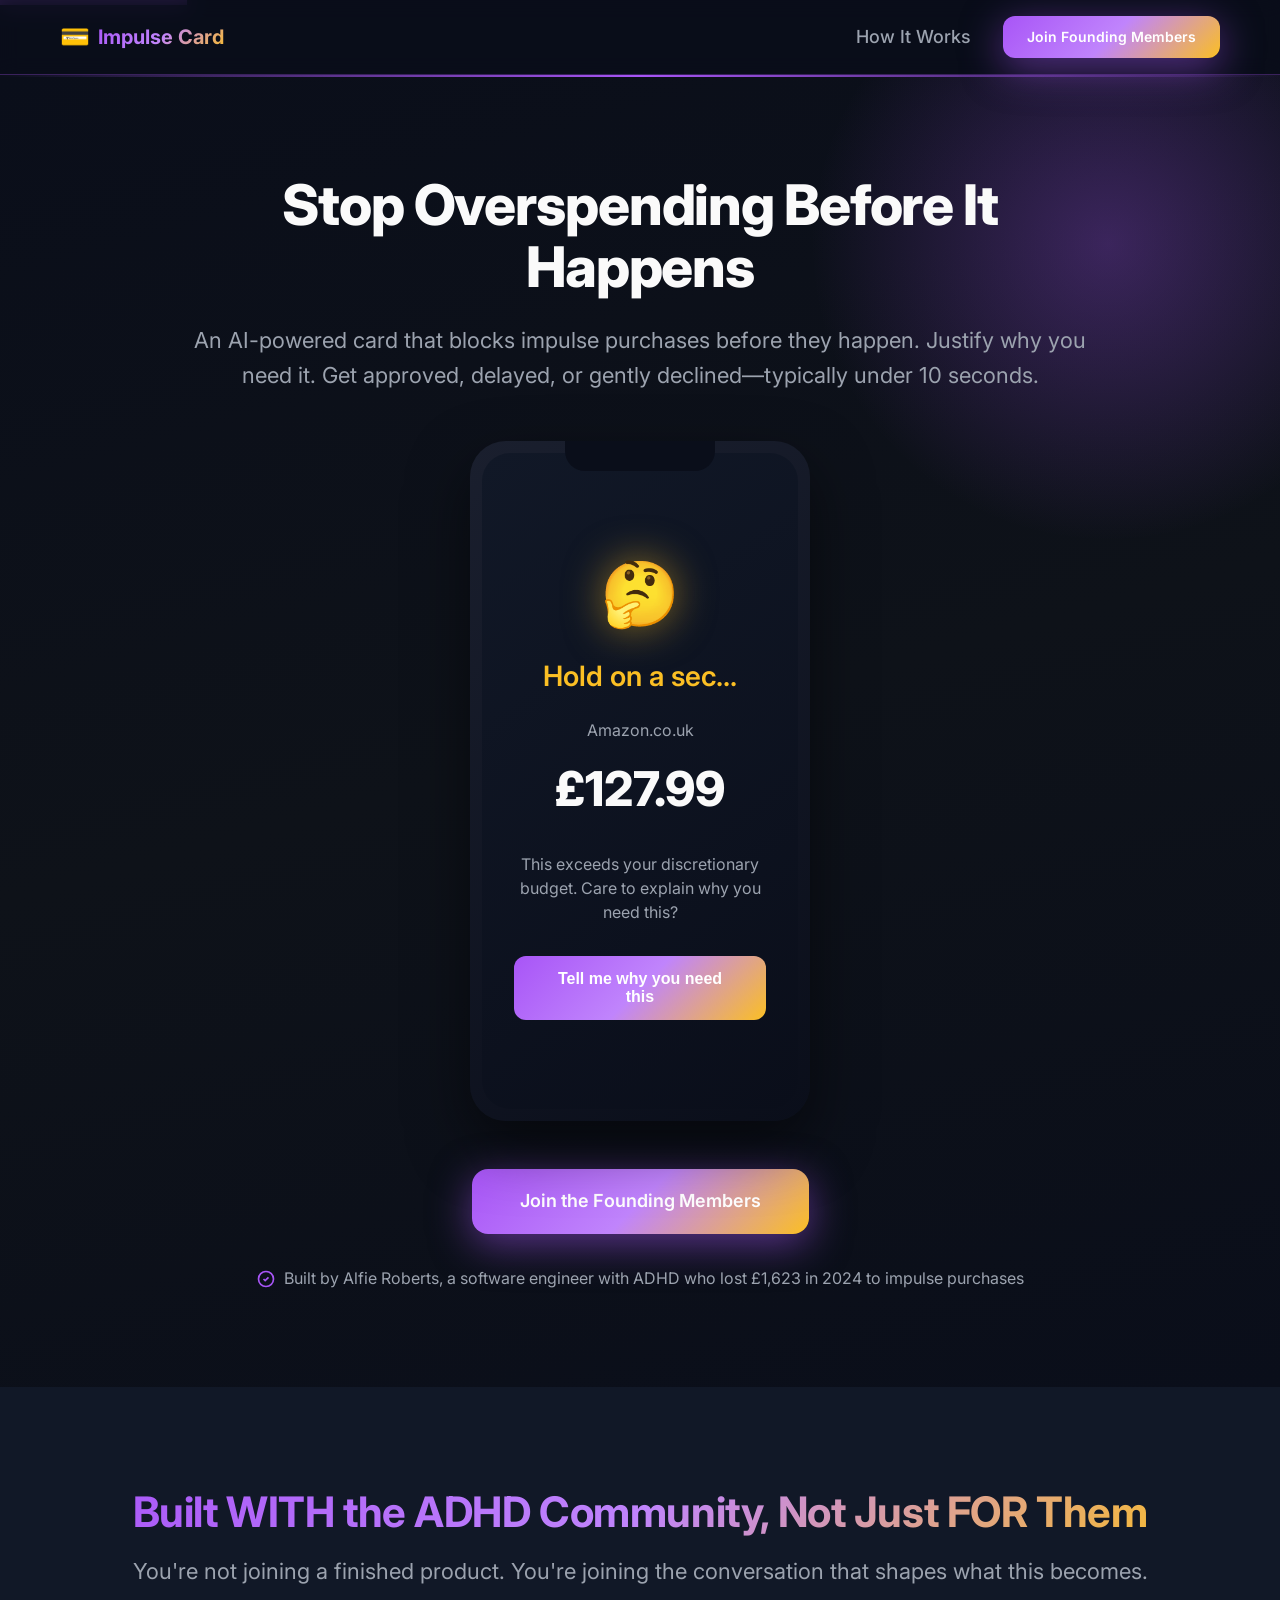
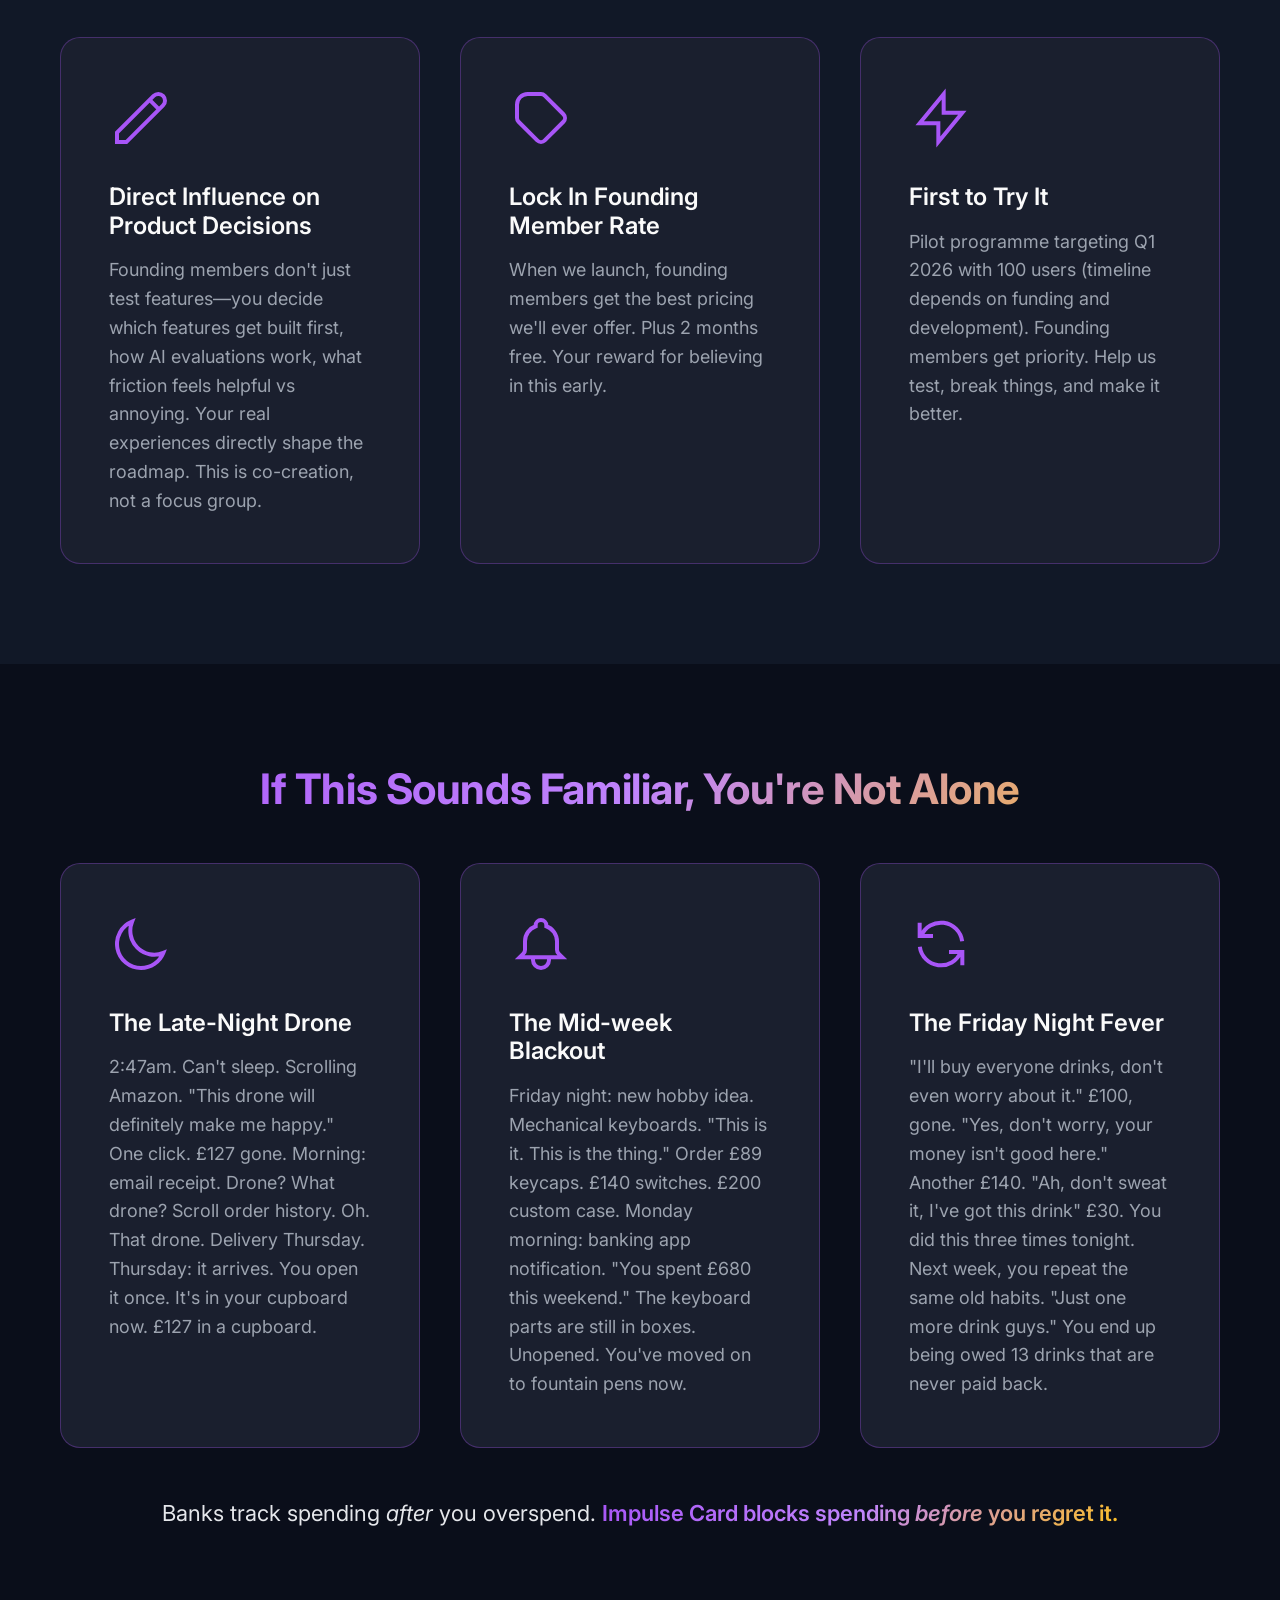
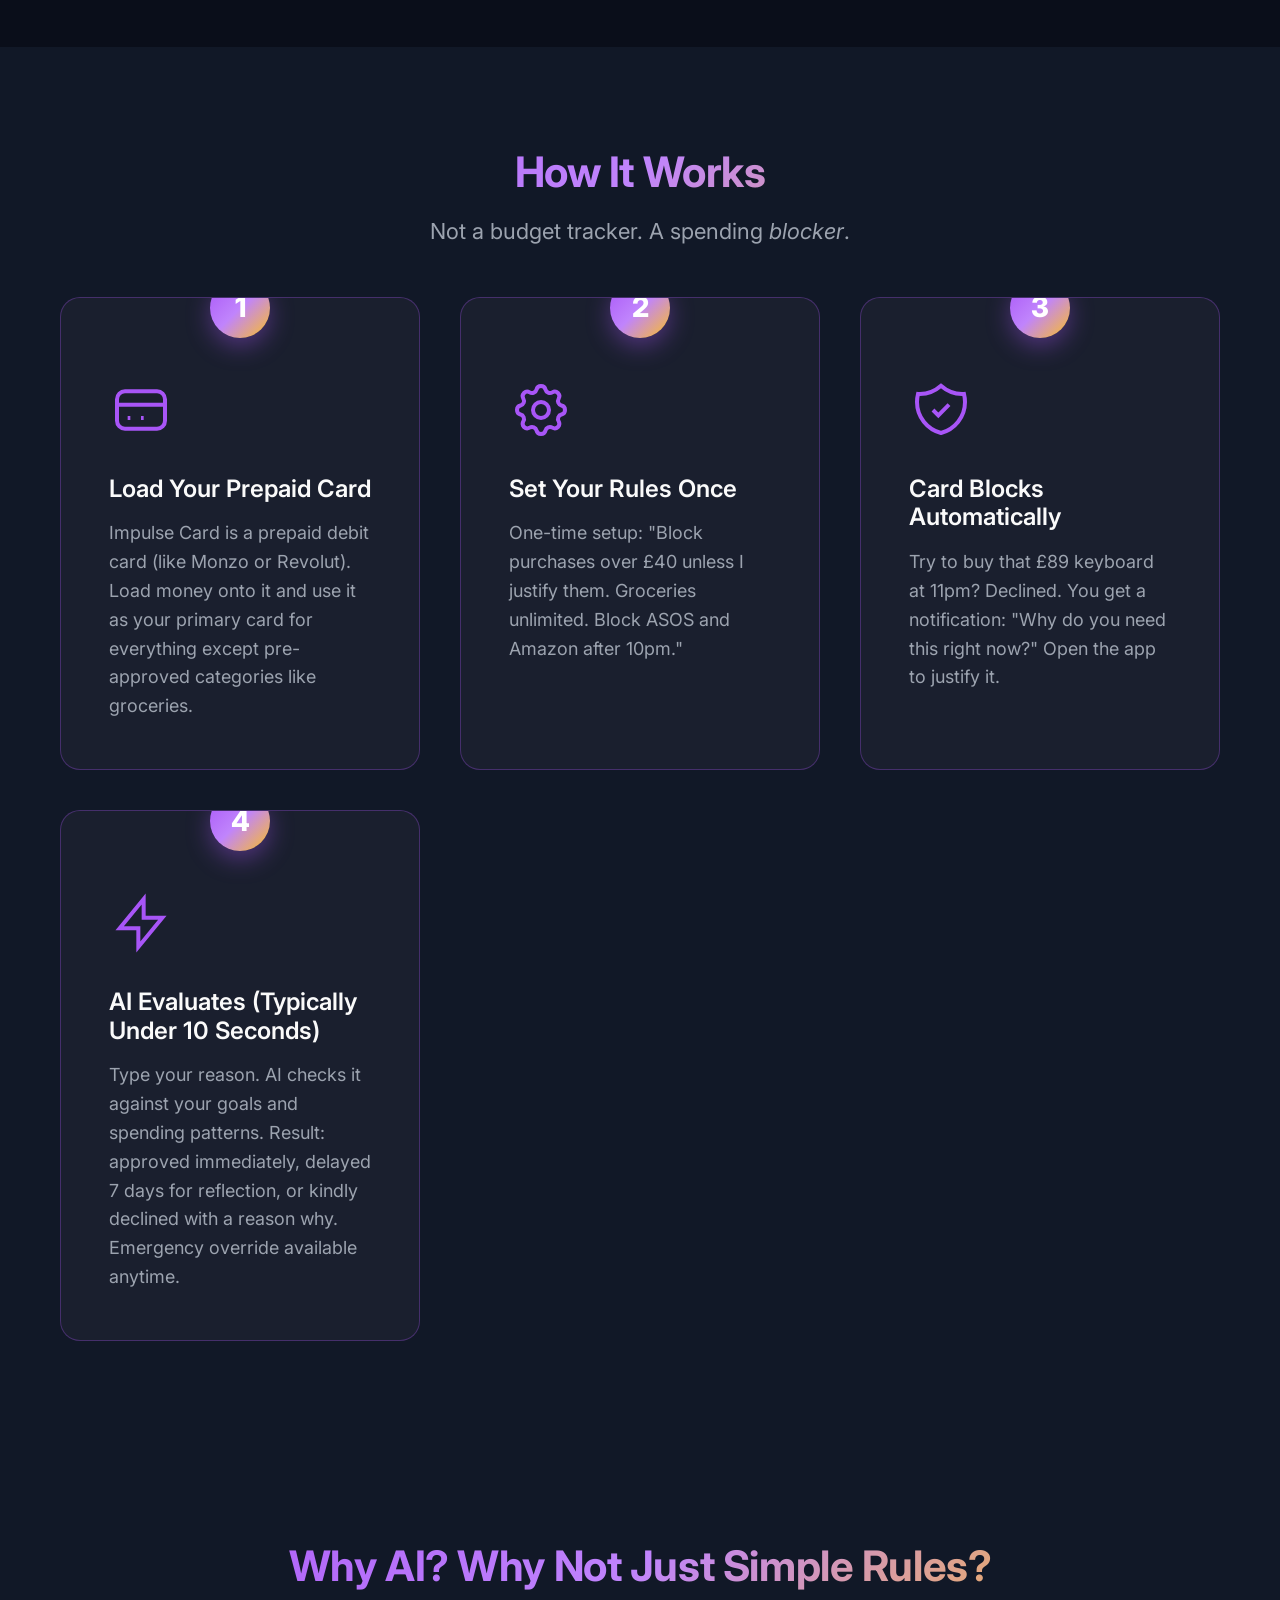
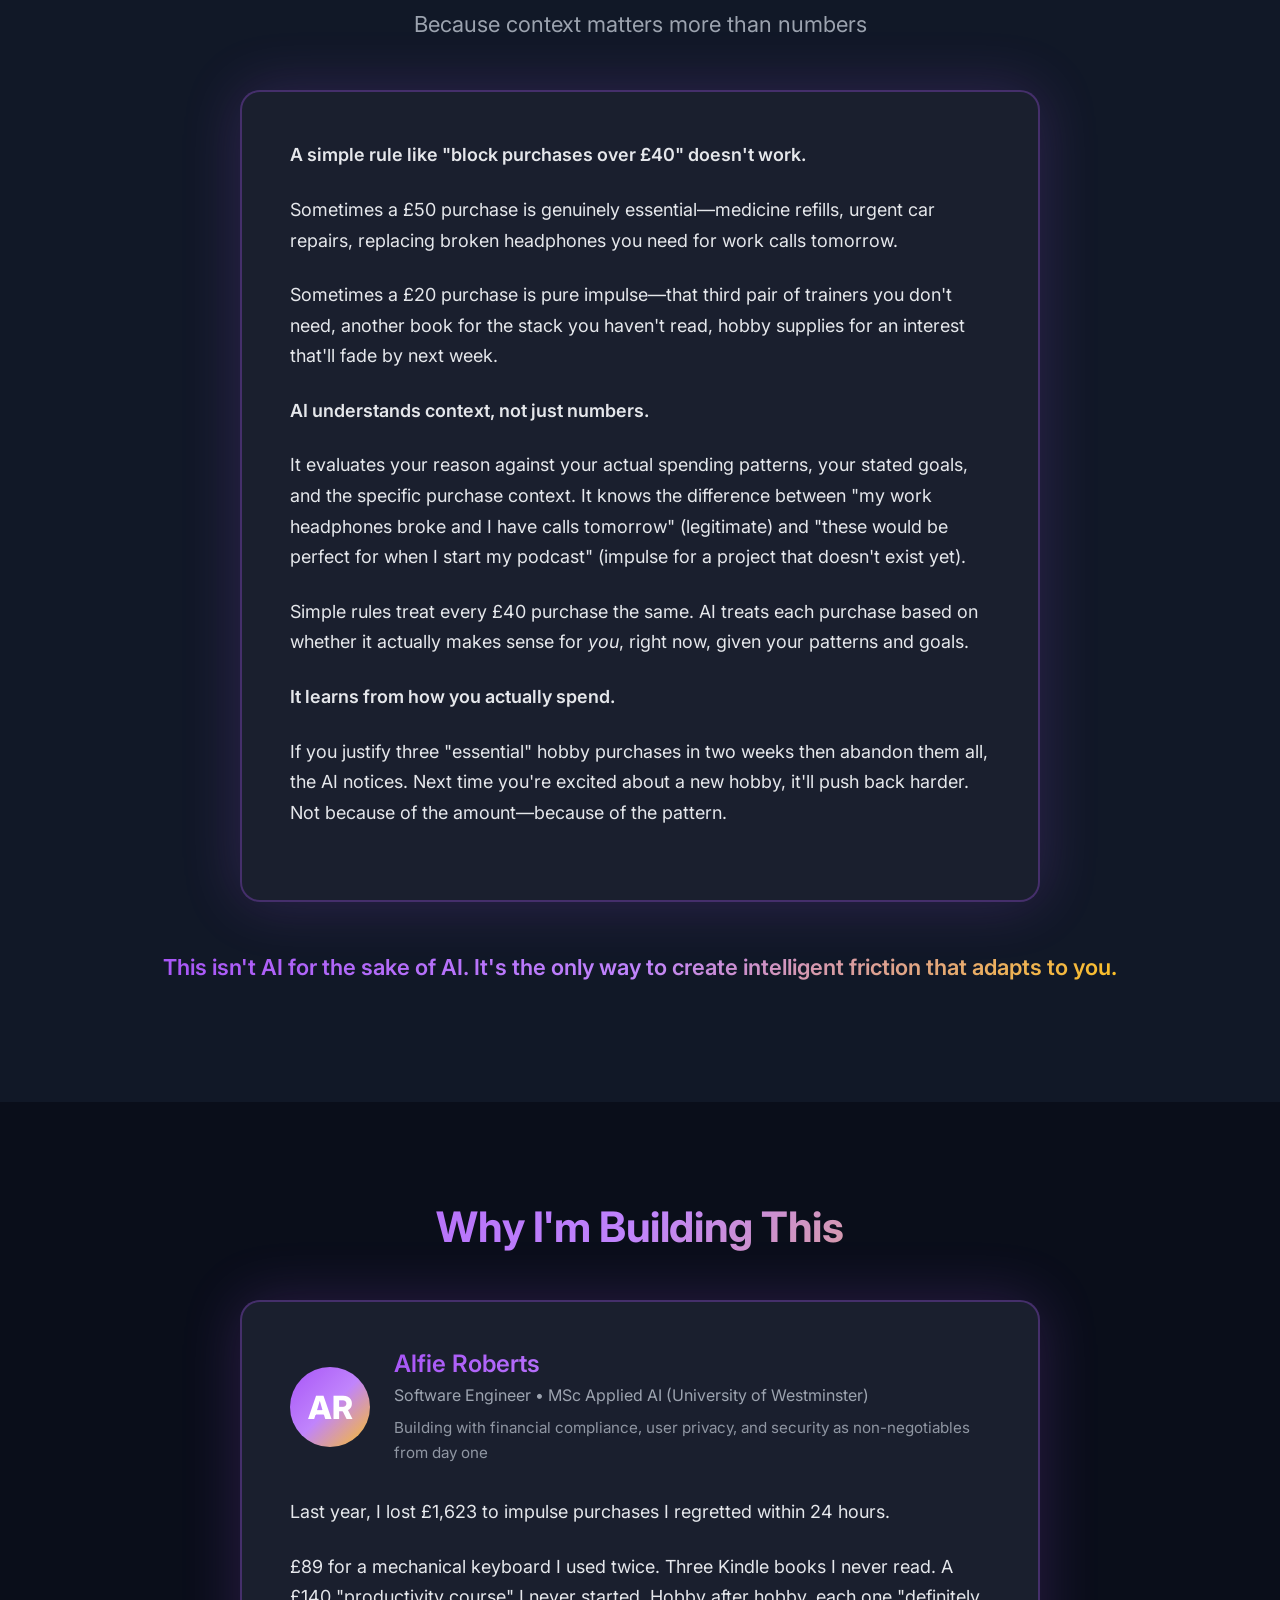
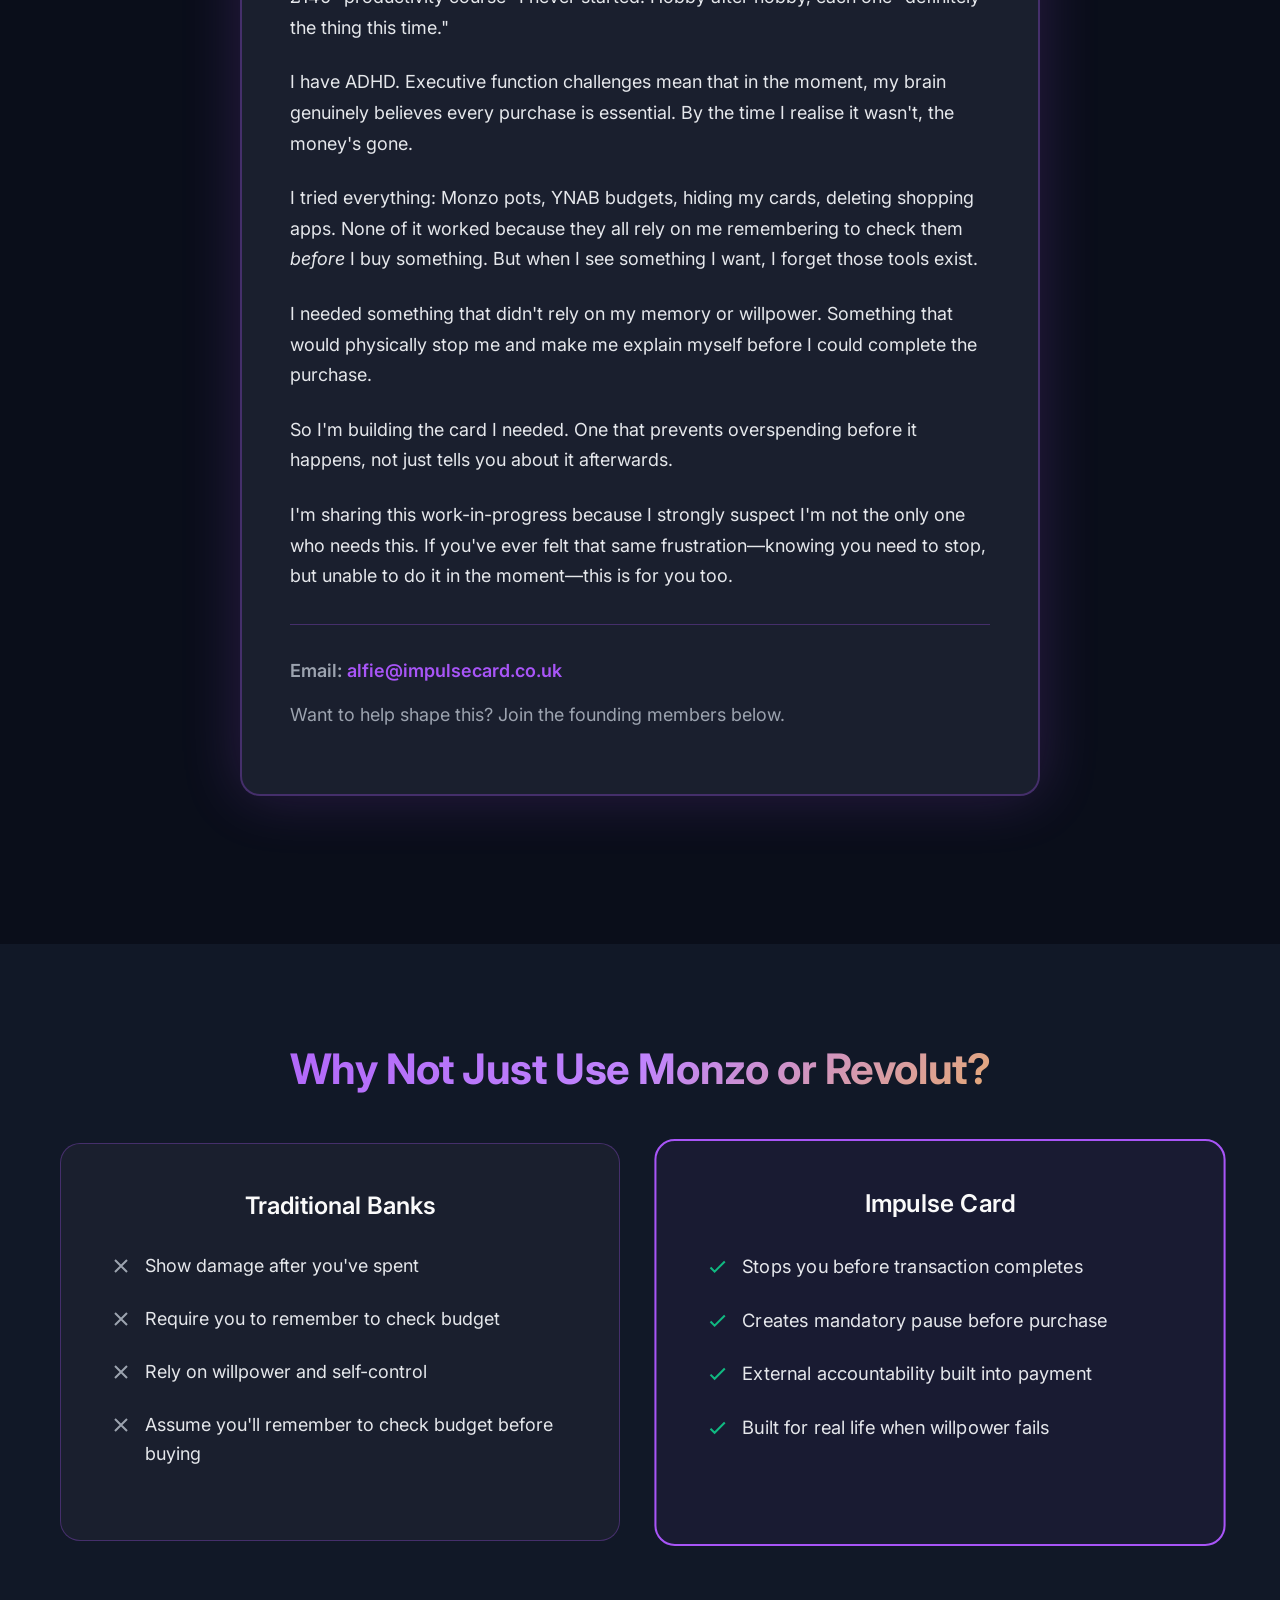
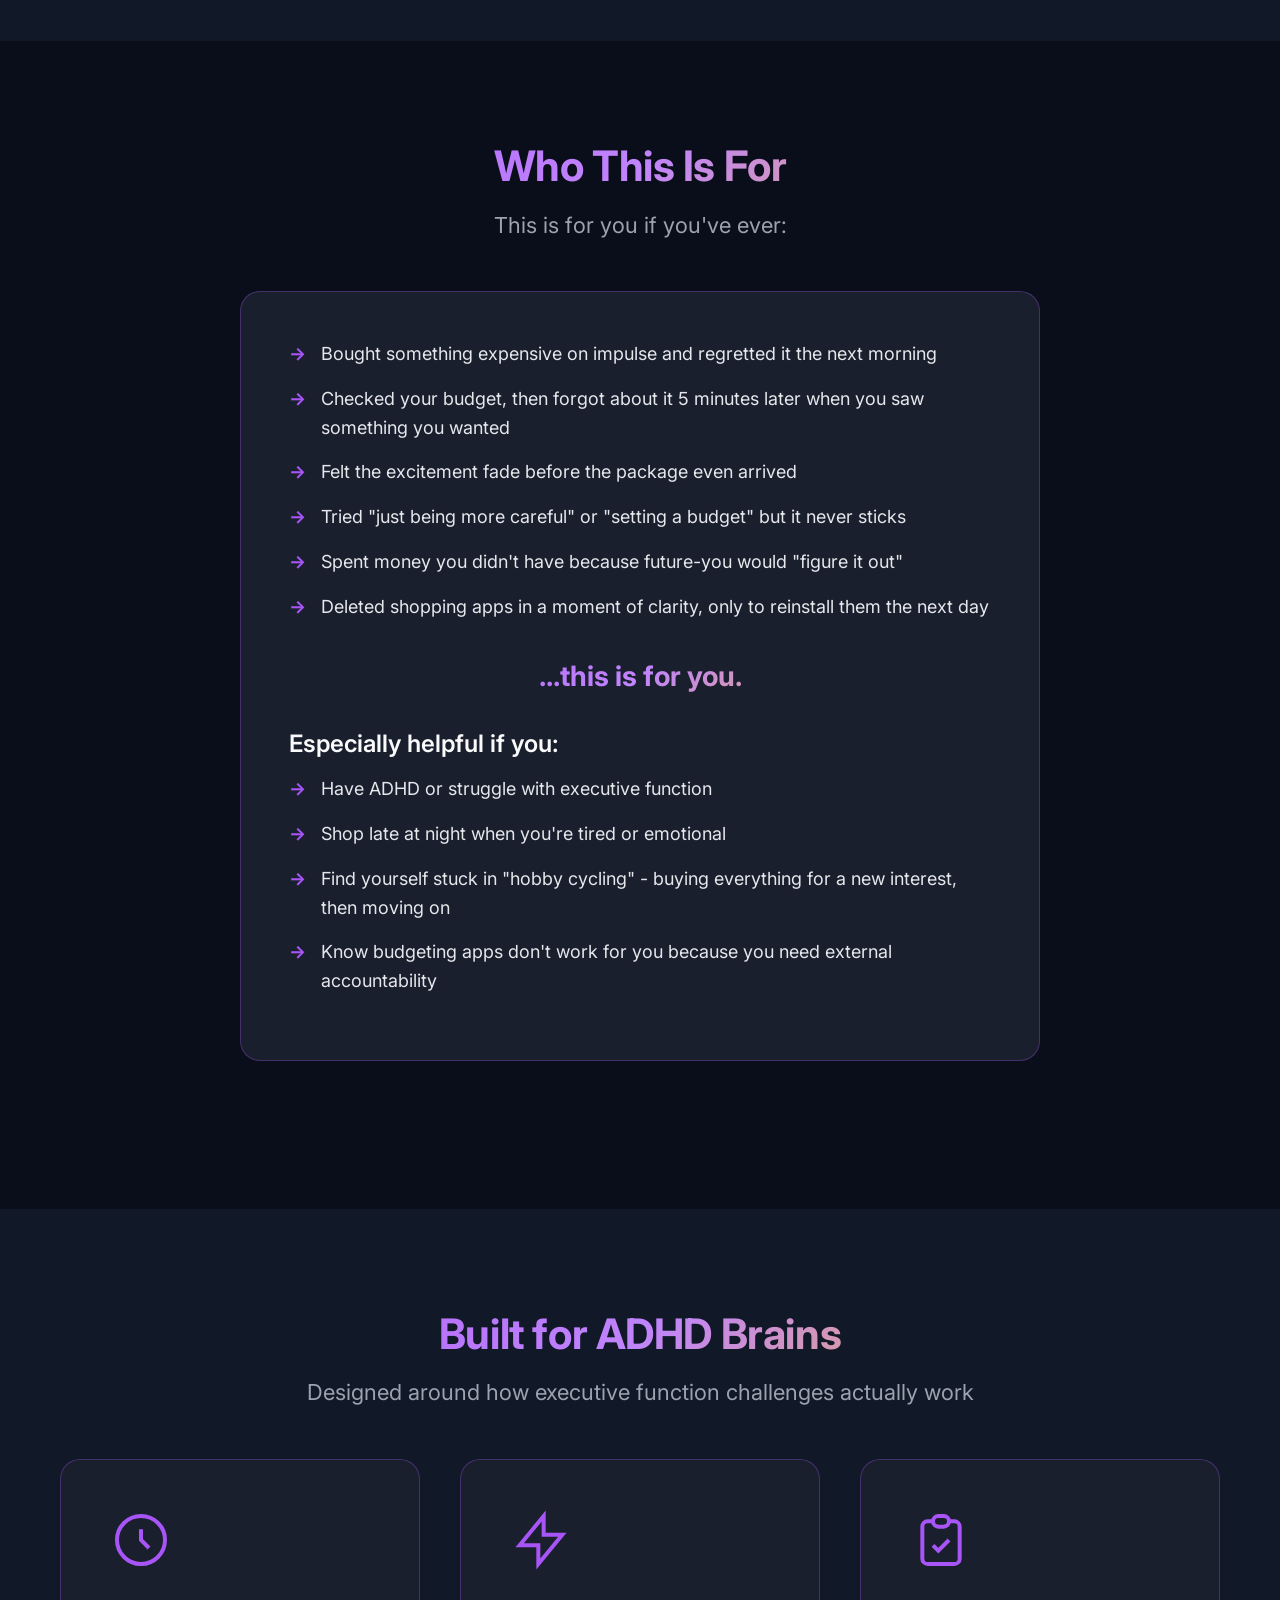
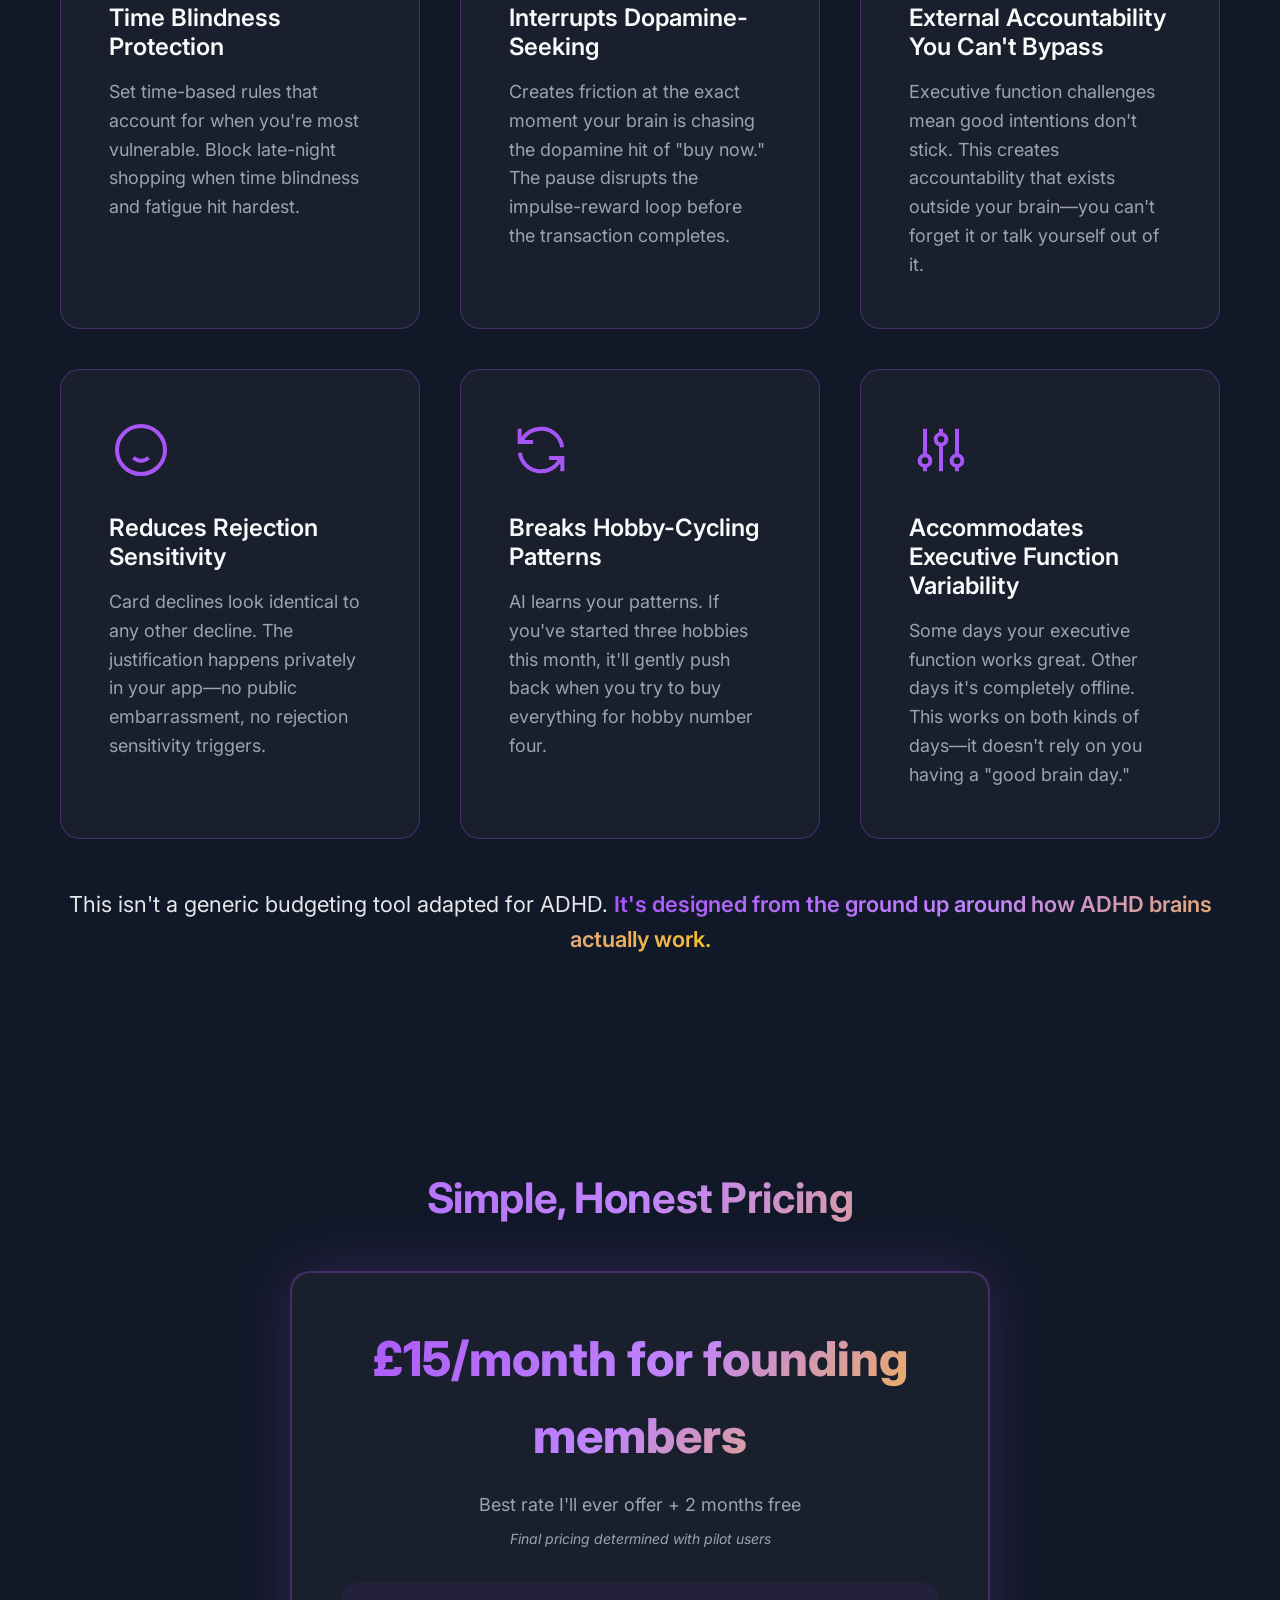
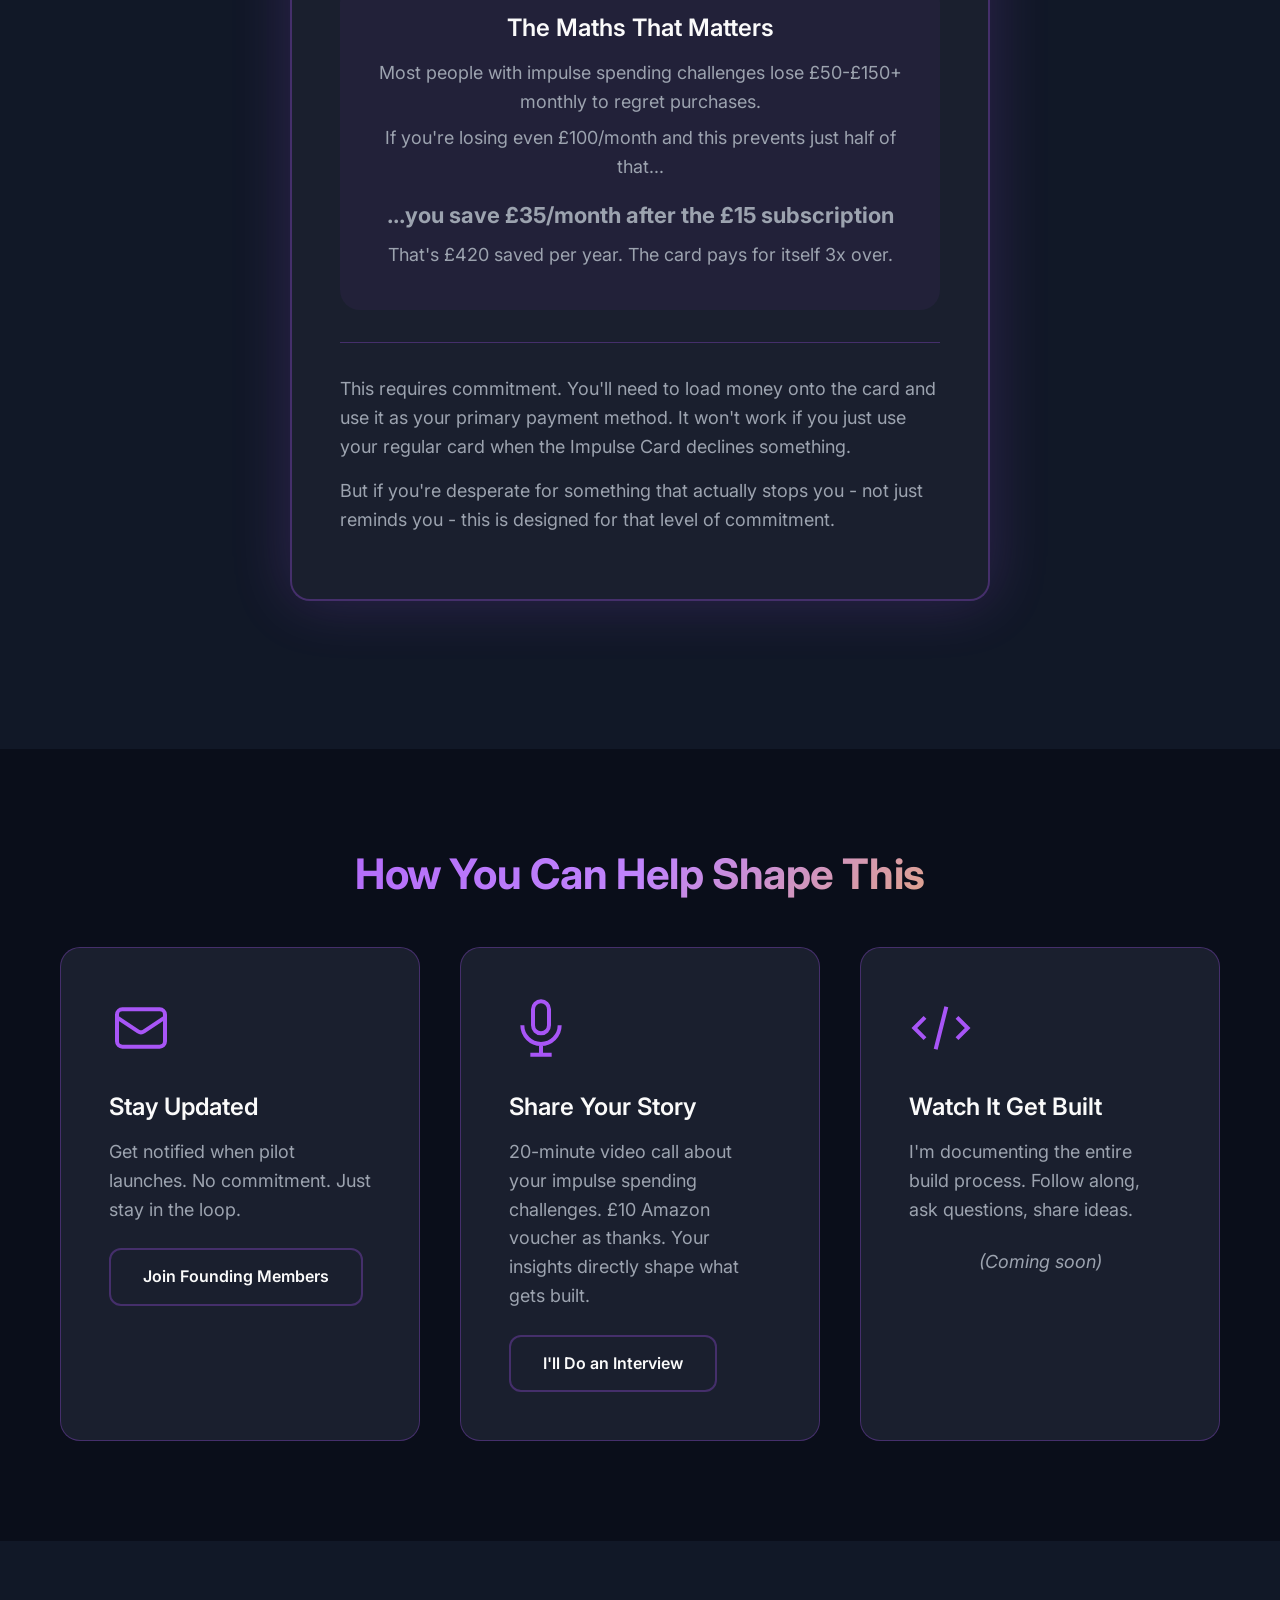
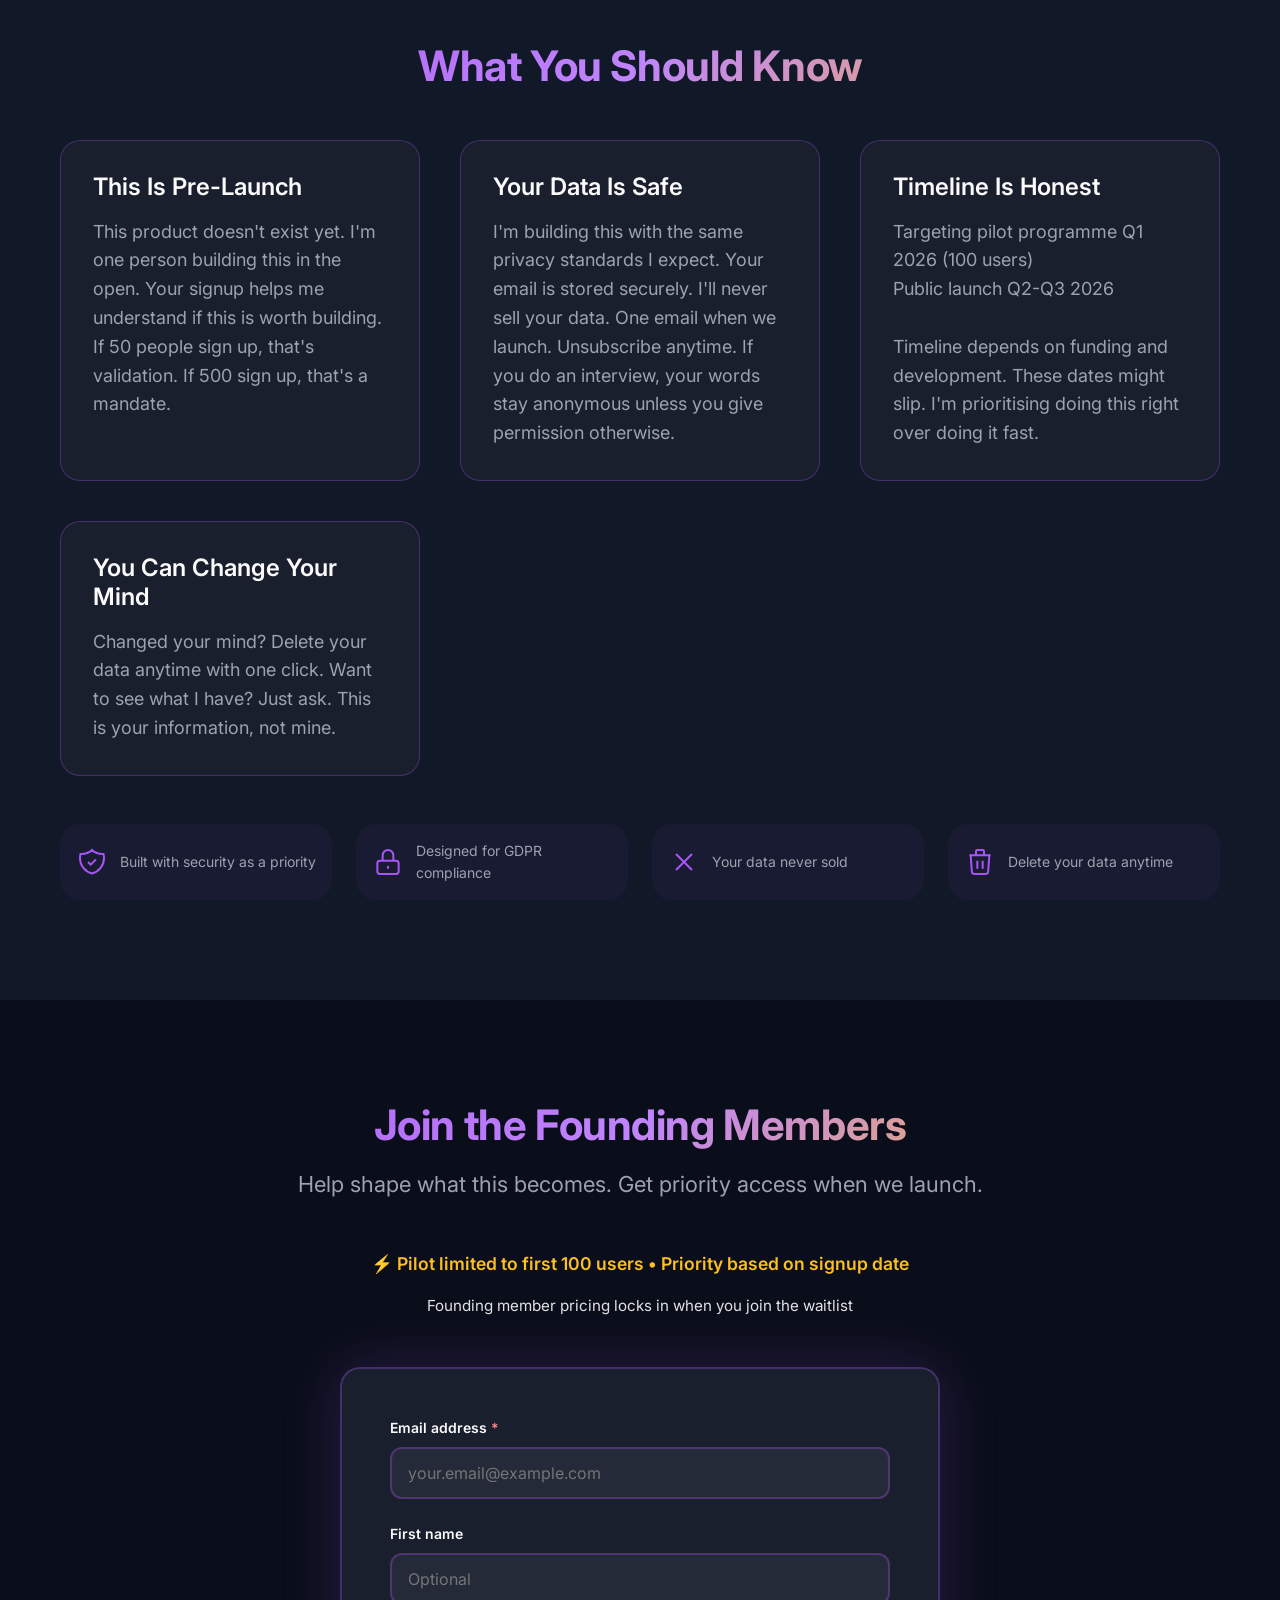
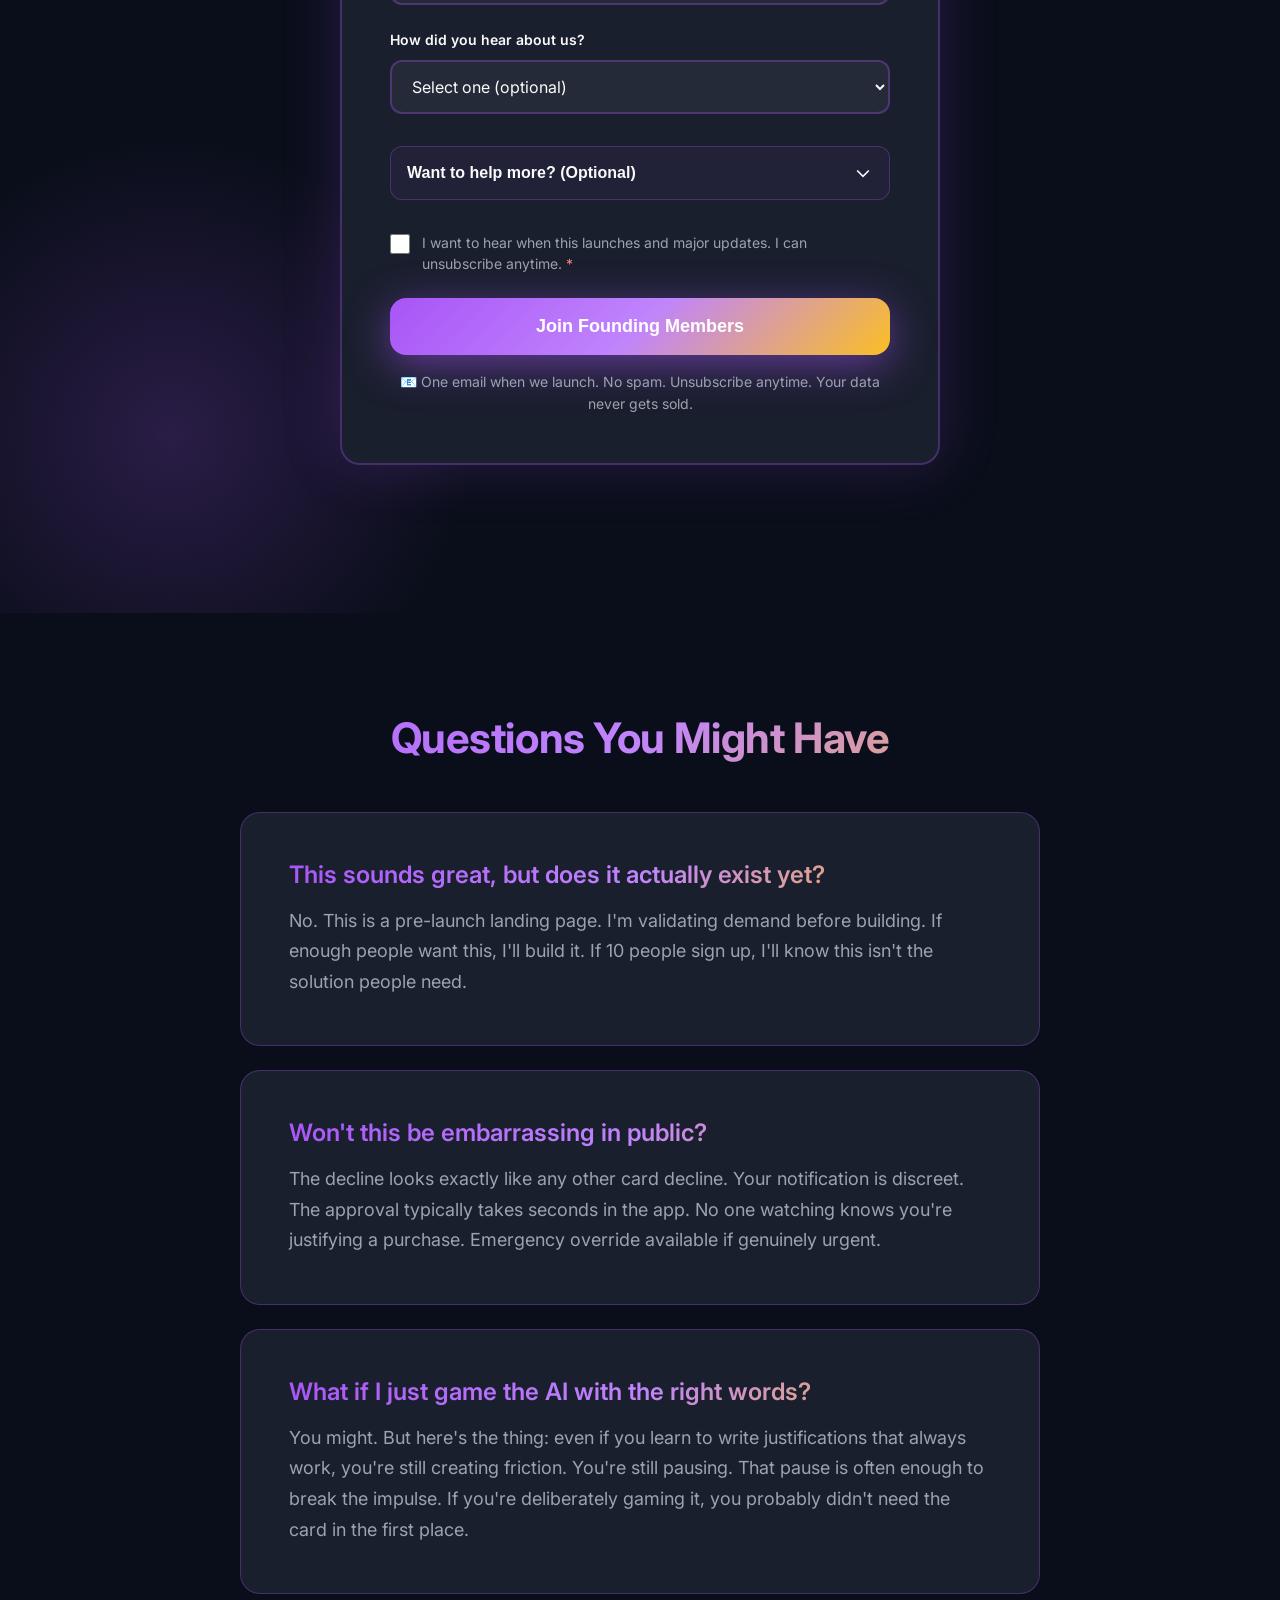
==== index.html @ 9c3b6540 "Implement comprehensive website feedback fixes to improve credibility and conversion Critical credib" ====
<!DOCTYPE html>
<html lang="en-GB">
<head>
    <meta charset="UTF-8">
    <meta name="viewport" content="width=device-width, initial-scale=1.0">

    <!-- SEO Meta Tags -->
    <title>Impulse Card - AI-Powered Spending Control (Pre-Launch)</title>
    <meta name="description" content="An AI-powered prepaid card that blocks impulse purchases before they happen. Join founding members shaping the product. Pre-launch by Alfie Roberts.">

    <!-- Open Graph Meta Tags -->
    <meta property="og:title" content="Impulse Card - Stop Overspending Before It Happens">
    <meta property="og:description" content="Join founding members building an AI-powered spending control card. Pre-launch community shaping the product together.">
    <meta property="og:url" content="https://impulsecard.co.uk">
    <meta property="og:type" content="website">

    <!-- Twitter Card Meta Tags -->
    <meta name="twitter:card" content="summary_large_image">
    <meta name="twitter:title" content="Impulse Card - Stop Overspending Before It Happens">
    <meta name="twitter:description" content="Join founding members building an AI-powered spending control card.">

    <!-- Favicon (using emoji as temporary placeholder) -->
    <link rel="icon" href="data:image/svg+xml,<svg xmlns=%22http://www.w3.org/2000/svg%22 viewBox=%220 0 100 100%22><text y=%22.9em%22 font-size=%2290%22>💳</text></svg>">

    <!-- Preconnect to Google Fonts for performance -->
    <link rel="preconnect" href="https://fonts.googleapis.com">
    <link rel="preconnect" href="https://fonts.gstatic.com" crossorigin>
    <link href="https://fonts.googleapis.com/css2?family=Inter:wght@400;600;700;800&display=swap" rel="stylesheet">

    <!-- Stylesheet -->
    <link rel="stylesheet" href="css/style.css">

    <!-- Analytics (Plausible) - Add when configured -->
    <!-- <script defer data-domain="impulsecard.co.uk" src="https://plausible.io/js/script.js"></script> -->
</head>
<body>
    <!-- Skip to main content link for accessibility -->
    <a href="#main-content" class="skip-link">Skip to main content</a>

    <!-- ========================================
         HEADER (Sticky Navigation)
         ======================================== -->
    <header class="header">
        <div class="container">
            <nav class="nav">
                <div class="logo">
                    <span class="logo-icon">💳</span>
                    <span class="logo-text">Impulse Card</span>
                </div>
                <div class="nav-links">
                    <a href="#how-it-works" class="nav-link">How It Works</a>
                    <a href="#waitlist" class="btn btn-primary btn-sm">Join Founding Members</a>
                </div>
            </nav>
        </div>
    </header>

    <!-- ========================================
         HERO SECTION
         ======================================== -->
    <main id="main-content">
        <section class="hero">
            <div class="hero-background">
                <div class="hero-glow"></div>
                <div class="scan-line"></div>
            </div>

            <div class="container">
                <div class="hero-content">
                    <h1 class="hero-title">Stop Overspending Before It Happens</h1>
                    <p class="hero-subtitle">
                        An AI-powered card that blocks impulse purchases before they happen.
                        Justify why you need it. Get approved, delayed, or gently declined—typically under 10 seconds.
                    </p>

                    <!-- Interactive Phone Mockup -->
                    <div class="phone-mockup-container">
                        <div class="phone-mockup">
                            <div class="phone-notch"></div>
                            <div class="phone-screen">
                                <!-- Initial State: Notification Card -->
                                <div class="notification-card" id="notificationCard">
                                    <div class="notification-icon">🤔</div>
                                    <h3 class="notification-title">Hold on a sec...</h3>
                                    <div class="notification-details">
                                        <p class="notification-merchant">Amazon.co.uk</p>
                                        <p class="notification-amount">£127.99</p>
                                    </div>
                                    <p class="notification-message">
                                        This exceeds your discretionary budget. Care to explain why you need this?
                                    </p>
                                    <button class="btn btn-gradient" id="justifyBtn">
                                        Tell me why you need this
                                    </button>
                                </div>

                                <!-- Chat Interface (Hidden Initially) -->
                                <div class="chat-interface" id="chatInterface" style="display: none;">
                                    <div class="chat-header">
                                        <button class="chat-back" id="chatBack" aria-label="Go back">
                                            <svg width="24" height="24" viewBox="0 0 24 24" fill="none" stroke="currentColor" stroke-width="2">
                                                <path d="M19 12H5M12 19l-7-7 7-7"/>
                                            </svg>
                                        </button>
                                        <span class="chat-title">Justify Purchase</span>
                                        <span class="chat-amount">£127.99</span>
                                    </div>

                                    <div class="chat-messages" id="chatMessages">
                                        <!-- Messages will be added here by JavaScript -->
                                    </div>

                                    <div class="chat-input-container" id="chatInputContainer" style="display: none;">
                                        <div class="chat-input" contenteditable="true" id="chatInput" data-placeholder="Type your reason..."></div>
                                        <button class="chat-send" id="chatSend" aria-label="Send message">
                                            <svg width="20" height="20" viewBox="0 0 24 24" fill="none" stroke="currentColor" stroke-width="2">
                                                <path d="M22 2L11 13M22 2l-7 20-4-9-9-4 20-7z"/>
                                            </svg>
                                        </button>
                                    </div>
                                </div>
                            </div>
                        </div>
                    </div>

                    <a href="#waitlist" class="btn btn-primary btn-lg cta-button" data-label="hero-cta">
                        Join the Founding Members
                    </a>

                    <p class="trust-signal">
                        <svg class="trust-icon" width="20" height="20" viewBox="0 0 24 24" fill="none" stroke="currentColor" stroke-width="2">
                            <path d="M9 12l2 2 4-4m6 2a9 9 0 11-18 0 9 9 0 0118 0z"/>
                        </svg>
                        Built by Alfie Roberts, a software engineer with ADHD who lost £1,623 in 2024 to impulse purchases
                    </p>
                </div>
            </div>
        </section>

        <!-- ========================================
             FOUNDING MEMBER VALUE SECTION
             ======================================== -->
        <section class="section section-alt">
            <div class="container">
                <h2 class="section-title">Built WITH the ADHD Community, Not Just FOR Them</h2>
                <p class="section-subtitle">You're not joining a finished product. You're joining the conversation that shapes what this becomes.</p>

                <div class="card-grid">
                    <div class="value-card">
                        <div class="card-icon">
                            <svg width="64" height="64" viewBox="0 0 24 24" fill="none" stroke="currentColor" stroke-width="1.5">
                                <path d="M15.232 5.232l3.536 3.536m-2.036-5.036a2.5 2.5 0 113.536 3.536L6.5 21.036H3v-3.572L16.732 3.732z"/>
                            </svg>
                        </div>
                        <h3 class="card-title">Direct Influence on Product Decisions</h3>
                        <p class="card-description">
                            Founding members don't just test features—you decide which features get built first, how AI evaluations work, what friction feels helpful vs annoying.
                            Your real experiences directly shape the roadmap. This is co-creation, not a focus group.
                        </p>
                    </div>

                    <div class="value-card">
                        <div class="card-icon">
                            <svg width="64" height="64" viewBox="0 0 24 24" fill="none" stroke="currentColor" stroke-width="1.5">
                                <path d="M7 7h.01M7 3h5c.512 0 1.024.195 1.414.586l7 7a2 2 0 010 2.828l-7 7a2 2 0 01-2.828 0l-7-7A1.994 1.994 0 013 12V7a4 4 0 014-4z"/>
                            </svg>
                        </div>
                        <h3 class="card-title">Lock In Founding Member Rate</h3>
                        <p class="card-description">
                            When we launch, founding members get the best pricing we'll ever offer. Plus 2 months free.
                            Your reward for believing in this early.
                        </p>
                    </div>

                    <div class="value-card">
                        <div class="card-icon">
                            <svg width="64" height="64" viewBox="0 0 24 24" fill="none" stroke="currentColor" stroke-width="1.5">
                                <path d="M13 10V3L4 14h7v7l9-11h-7z"/>
                            </svg>
                        </div>
                        <h3 class="card-title">First to Try It</h3>
                        <p class="card-description">
                            Pilot programme targeting Q1 2026 with 100 users (timeline depends on funding and development). Founding members get priority.
                            Help us test, break things, and make it better.
                        </p>
                    </div>
                </div>
            </div>
        </section>

        <!-- ========================================
             PROBLEM SECTION
             ======================================== -->
        <section class="section">
            <div class="container">
                <h2 class="section-title">If This Sounds Familiar, You're Not Alone</h2>

                <div class="card-grid">
                    <div class="problem-card">
                        <div class="card-icon">
                            <svg width="64" height="64" viewBox="0 0 24 24" fill="none" stroke="currentColor" stroke-width="1.5">
                                <path d="M20.354 15.354A9 9 0 018.646 3.646 9.003 9.003 0 0012 21a9.003 9.003 0 008.354-5.646z"/>
                            </svg>
                        </div>
                        <h3 class="card-title">The Late-Night Drone</h3>
                        <p class="card-description">
                            2:47am. Can't sleep. Scrolling Amazon. "This drone will definitely make me happy." One click. £127 gone.
                            Morning: email receipt. Drone? What drone? Scroll order history. Oh. That drone. Delivery Thursday.
                            Thursday: it arrives. You open it once. It's in your cupboard now. £127 in a cupboard.
                        </p>
                    </div>

                    <div class="problem-card">
                        <div class="card-icon">
                            <svg width="64" height="64" viewBox="0 0 24 24" fill="none" stroke="currentColor" stroke-width="1.5">
                                <path d="M15 17h5l-1.405-1.405A2.032 2.032 0 0118 14.158V11a6.002 6.002 0 00-4-5.659V5a2 2 0 10-4 0v.341C7.67 6.165 6 8.388 6 11v3.159c0 .538-.214 1.055-.595 1.436L4 17h5m6 0v1a3 3 0 11-6 0v-1m6 0H9"/>
                            </svg>
                        </div>
                        <h3 class="card-title">The Mid-week Blackout</h3>
                        <p class="card-description">
                            Friday night: new hobby idea. Mechanical keyboards. "This is it. This is the thing." Order £89 keycaps.
                            £140 switches. £200 custom case. Monday morning: banking app notification. "You spent £680 this weekend."
                            The keyboard parts are still in boxes. Unopened. You've moved on to fountain pens now.
                        </p>
                    </div>

                    <div class="problem-card">
                        <div class="card-icon">
                            <svg width="64" height="64" viewBox="0 0 24 24" fill="none" stroke="currentColor" stroke-width="1.5">
                                <path d="M4 4v5h.582m15.356 2A8.001 8.001 0 004.582 9m0 0H9m11 11v-5h-.581m0 0a8.003 8.003 0 01-15.357-2m15.357 2H15"/>
                            </svg>
                        </div>
                        <h3 class="card-title">The Friday Night Fever</h3>
                        <p class="card-description">
                            "I'll buy everyone drinks, don't even worry about it." £100, gone. "Yes, don't worry, your money isn't good here."
                            Another £140. "Ah, don't sweat it, I've got this drink" £30. You did this three times tonight.
                            Next week, you repeat the same old habits. "Just one more drink guys."
                            You end up being owed 13 drinks that are never paid back.
                        </p>
                    </div>
                </div>

                <p class="section-emphasis">
                    Banks track spending <em>after</em> you overspend.
                    <span class="highlight-gradient">Impulse Card blocks spending <em>before</em> you regret it.</span>
                </p>
            </div>
        </section>

        <!-- ========================================
             SOLUTION SECTION (How It Works)
             ======================================== -->
        <section class="section section-alt" id="how-it-works">
            <div class="container">
                <h2 class="section-title">How It Works</h2>
                <p class="section-subtitle">Not a budget tracker. A spending <em>blocker</em>.</p>

                <div class="card-grid">
                    <div class="step-card">
                        <div class="step-badge">1</div>
                        <div class="card-icon">
                            <svg width="64" height="64" viewBox="0 0 24 24" fill="none" stroke="currentColor" stroke-width="1.5">
                                <path d="M3 10h18M7 15h1m4 0h1m-7 4h12a3 3 0 003-3V8a3 3 0 00-3-3H6a3 3 0 00-3 3v8a3 3 0 003 3z"/>
                            </svg>
                        </div>
                        <h3 class="card-title">Load Your Prepaid Card</h3>
                        <p class="card-description">
                            Impulse Card is a prepaid debit card (like Monzo or Revolut). Load money onto it and use it as your primary card for everything except pre-approved categories like groceries.
                        </p>
                    </div>

                    <div class="step-card">
                        <div class="step-badge">2</div>
                        <div class="card-icon">
                            <svg width="64" height="64" viewBox="0 0 24 24" fill="none" stroke="currentColor" stroke-width="1.5">
                                <path d="M10.325 4.317c.426-1.756 2.924-1.756 3.35 0a1.724 1.724 0 002.573 1.066c1.543-.94 3.31.826 2.37 2.37a1.724 1.724 0 001.065 2.572c1.756.426 1.756 2.924 0 3.35a1.724 1.724 0 00-1.066 2.573c.94 1.543-.826 3.31-2.37 2.37a1.724 1.724 0 00-2.572 1.065c-.426 1.756-2.924 1.756-3.35 0a1.724 1.724 0 00-2.573-1.066c-1.543.94-3.31-.826-2.37-2.37a1.724 1.724 0 00-1.065-2.572c-1.756-.426-1.756-2.924 0-3.35a1.724 1.724 0 001.066-2.573c-.94-1.543.826-3.31 2.37-2.37.996.608 2.296.07 2.572-1.065z"/>
                                <path d="M15 12a3 3 0 11-6 0 3 3 0 016 0z"/>
                            </svg>
                        </div>
                        <h3 class="card-title">Set Your Rules Once</h3>
                        <p class="card-description">
                            One-time setup: "Block purchases over £40 unless I justify them. Groceries unlimited.
                            Block ASOS and Amazon after 10pm."
                        </p>
                    </div>

                    <div class="step-card">
                        <div class="step-badge">3</div>
                        <div class="card-icon">
                            <svg width="64" height="64" viewBox="0 0 24 24" fill="none" stroke="currentColor" stroke-width="1.5">
                                <path d="M9 12l2 2 4-4m5.618-4.016A11.955 11.955 0 0112 2.944a11.955 11.955 0 01-8.618 3.04A12.02 12.02 0 003 9c0 5.591 3.824 10.29 9 11.622 5.176-1.332 9-6.03 9-11.622 0-1.042-.133-2.052-.382-3.016z"/>
                            </svg>
                        </div>
                        <h3 class="card-title">Card Blocks Automatically</h3>
                        <p class="card-description">
                            Try to buy that £89 keyboard at 11pm? Declined. You get a notification:
                            "Why do you need this right now?" Open the app to justify it.
                        </p>
                    </div>

                    <div class="step-card">
                        <div class="step-badge">4</div>
                        <div class="card-icon">
                            <svg width="64" height="64" viewBox="0 0 24 24" fill="none" stroke="currentColor" stroke-width="1.5">
                                <path d="M13 10V3L4 14h7v7l9-11h-7z"/>
                            </svg>
                        </div>
                        <h3 class="card-title">AI Evaluates (Typically Under 10 Seconds)</h3>
                        <p class="card-description">
                            Type your reason. AI checks it against your goals and spending patterns.
                            Result: approved immediately, delayed 7 days for reflection, or kindly declined with a reason why. Emergency override available anytime.
                        </p>
                    </div>
                </div>
            </div>
        </section>

        <!-- ========================================
             WHY AI SECTION
             ======================================== -->
        <section class="section section-alt">
            <div class="container">
                <h2 class="section-title">Why AI? Why Not Just Simple Rules?</h2>
                <p class="section-subtitle">Because context matters more than numbers</p>

                <div class="founder-card">
                    <div class="founder-story">
                        <p><strong>A simple rule like "block purchases over £40" doesn't work.</strong></p>

                        <p>Sometimes a £50 purchase is genuinely essential—medicine refills, urgent car repairs, replacing broken headphones you need for work calls tomorrow.</p>

                        <p>Sometimes a £20 purchase is pure impulse—that third pair of trainers you don't need, another book for the stack you haven't read, hobby supplies for an interest that'll fade by next week.</p>

                        <p><strong>AI understands context, not just numbers.</strong></p>

                        <p>It evaluates your reason against your actual spending patterns, your stated goals, and the specific purchase context. It knows the difference between "my work headphones broke and I have calls tomorrow" (legitimate) and "these would be perfect for when I start my podcast" (impulse for a project that doesn't exist yet).</p>

                        <p>Simple rules treat every £40 purchase the same. AI treats each purchase based on whether it actually makes sense for <em>you</em>, right now, given your patterns and goals.</p>

                        <p><strong>It learns from how you actually spend.</strong></p>

                        <p>If you justify three "essential" hobby purchases in two weeks then abandon them all, the AI notices. Next time you're excited about a new hobby, it'll push back harder. Not because of the amount—because of the pattern.</p>
                    </div>
                </div>

                <p class="section-emphasis">
                    <span class="highlight-gradient">This isn't AI for the sake of AI. It's the only way to create intelligent friction that adapts to you.</span>
                </p>
            </div>
        </section>

        <!-- ========================================
             FOUNDER STORY SECTION
             ======================================== -->
        <section class="section">
            <div class="container">
                <h2 class="section-title">Why I'm Building This</h2>

                <div class="founder-card">
                    <div class="founder-profile">
                        <div class="founder-avatar">AR</div>
                        <div class="founder-info">
                            <h3 class="founder-name">Alfie Roberts</h3>
                            <p class="founder-title">Software Engineer • MSc Applied AI (University of Westminster)</p>
                            <p class="founder-title" style="font-size: 0.95rem; opacity: 0.9; margin-top: 0.5rem;">Building with financial compliance, user privacy, and security as non-negotiables from day one</p>
                        </div>
                    </div>

                    <div class="founder-story">
                        <p>Last year, I lost £1,623 to impulse purchases I regretted within 24 hours.</p>

                        <p>£89 for a mechanical keyboard I used twice. Three Kindle books I never read. A £140 "productivity course" I never started. Hobby after hobby, each one "definitely the thing this time."</p>

                        <p>I have ADHD. Executive function challenges mean that in the moment, my brain genuinely believes every purchase is essential. By the time I realise it wasn't, the money's gone.</p>

                        <p>I tried everything: Monzo pots, YNAB budgets, hiding my cards, deleting shopping apps. None of it worked because they all rely on me remembering to check them <em>before</em> I buy something. But when I see something I want, I forget those tools exist.</p>

                        <p>I needed something that didn't rely on my memory or willpower. Something that would physically stop me and make me explain myself before I could complete the purchase.</p>

                        <p>So I'm building the card I needed. One that prevents overspending before it happens, not just tells you about it afterwards.</p>

                        <p>I'm sharing this work-in-progress because I strongly suspect I'm not the only one who needs this. If you've ever felt that same frustration—knowing you need to stop, but unable to do it in the moment—this is for you too.</p>
                    </div>

                    <div class="founder-contact">
                        <p>
                            <strong>Email:</strong>
                            <a href="mailto:alfie@impulsecard.co.uk">alfie@impulsecard.co.uk</a>
                        </p>
                        <p>Want to help shape this? Join the founding members below.</p>
                    </div>
                </div>
            </div>
        </section>

        <!-- ========================================
             DIFFERENTIATION SECTION
             ======================================== -->
        <section class="section section-alt">
            <div class="container">
                <h2 class="section-title">Why Not Just Use Monzo or Revolut?</h2>

                <div class="comparison-grid">
                    <div class="comparison-column">
                        <h3 class="comparison-title">Traditional Banks</h3>
                        <ul class="comparison-list">
                            <li class="comparison-item comparison-negative">
                                <svg class="comparison-icon" width="24" height="24" viewBox="0 0 24 24" fill="none" stroke="currentColor" stroke-width="2">
                                    <path d="M6 18L18 6M6 6l12 12"/>
                                </svg>
                                Show damage after you've spent
                            </li>
                            <li class="comparison-item comparison-negative">
                                <svg class="comparison-icon" width="24" height="24" viewBox="0 0 24 24" fill="none" stroke="currentColor" stroke-width="2">
                                    <path d="M6 18L18 6M6 6l12 12"/>
                                </svg>
                                Require you to remember to check budget
                            </li>
                            <li class="comparison-item comparison-negative">
                                <svg class="comparison-icon" width="24" height="24" viewBox="0 0 24 24" fill="none" stroke="currentColor" stroke-width="2">
                                    <path d="M6 18L18 6M6 6l12 12"/>
                                </svg>
                                Rely on willpower and self-control
                            </li>
                            <li class="comparison-item comparison-negative">
                                <svg class="comparison-icon" width="24" height="24" viewBox="0 0 24 24" fill="none" stroke="currentColor" stroke-width="2">
                                    <path d="M6 18L18 6M6 6l12 12"/>
                                </svg>
                                Assume you'll remember to check budget before buying
                            </li>
                        </ul>
                    </div>

                    <div class="comparison-column comparison-highlight">
                        <h3 class="comparison-title">Impulse Card</h3>
                        <ul class="comparison-list">
                            <li class="comparison-item comparison-positive">
                                <svg class="comparison-icon" width="24" height="24" viewBox="0 0 24 24" fill="none" stroke="currentColor" stroke-width="2">
                                    <path d="M5 13l4 4L19 7"/>
                                </svg>
                                Stops you before transaction completes
                            </li>
                            <li class="comparison-item comparison-positive">
                                <svg class="comparison-icon" width="24" height="24" viewBox="0 0 24 24" fill="none" stroke="currentColor" stroke-width="2">
                                    <path d="M5 13l4 4L19 7"/>
                                </svg>
                                Creates mandatory pause before purchase
                            </li>
                            <li class="comparison-item comparison-positive">
                                <svg class="comparison-icon" width="24" height="24" viewBox="0 0 24 24" fill="none" stroke="currentColor" stroke-width="2">
                                    <path d="M5 13l4 4L19 7"/>
                                </svg>
                                External accountability built into payment
                            </li>
                            <li class="comparison-item comparison-positive">
                                <svg class="comparison-icon" width="24" height="24" viewBox="0 0 24 24" fill="none" stroke="currentColor" stroke-width="2">
                                    <path d="M5 13l4 4L19 7"/>
                                </svg>
                                Built for real life when willpower fails
                            </li>
                        </ul>
                    </div>
                </div>
            </div>
        </section>

        <!-- ========================================
             TARGET AUDIENCE SECTION
             ======================================== -->
        <section class="section">
            <div class="container">
                <h2 class="section-title">Who This Is For</h2>
                <p class="section-subtitle">This is for you if you've ever:</p>

                <div class="audience-card">
                    <ul class="audience-list">
                        <li>Bought something expensive on impulse and regretted it the next morning</li>
                        <li>Checked your budget, then forgot about it 5 minutes later when you saw something you wanted</li>
                        <li>Felt the excitement fade before the package even arrived</li>
                        <li>Tried "just being more careful" or "setting a budget" but it never sticks</li>
                        <li>Spent money you didn't have because future-you would "figure it out"</li>
                        <li>Deleted shopping apps in a moment of clarity, only to reinstall them the next day</li>
                    </ul>

                    <p class="audience-emphasis">...this is for you.</p>

                    <h3 class="audience-subtitle">Especially helpful if you:</h3>
                    <ul class="audience-list audience-list-secondary">
                        <li>Have ADHD or struggle with executive function</li>
                        <li>Shop late at night when you're tired or emotional</li>
                        <li>Find yourself stuck in "hobby cycling" - buying everything for a new interest, then moving on</li>
                        <li>Know budgeting apps don't work for you because you need external accountability</li>
                    </ul>
                </div>
            </div>
        </section>

        <!-- ========================================
             ADHD-SPECIFIC SECTION
             ======================================== -->
        <section class="section section-alt">
            <div class="container">
                <h2 class="section-title">Built for ADHD Brains</h2>
                <p class="section-subtitle">Designed around how executive function challenges actually work</p>

                <div class="card-grid">
                    <div class="value-card">
                        <div class="card-icon">
                            <svg width="64" height="64" viewBox="0 0 24 24" fill="none" stroke="currentColor" stroke-width="1.5">
                                <path d="M12 8v4l3 3m6-3a9 9 0 11-18 0 9 9 0 0118 0z"/>
                            </svg>
                        </div>
                        <h3 class="card-title">Time Blindness Protection</h3>
                        <p class="card-description">
                            Set time-based rules that account for when you're most vulnerable. Block late-night shopping when time blindness and fatigue hit hardest.
                        </p>
                    </div>

                    <div class="value-card">
                        <div class="card-icon">
                            <svg width="64" height="64" viewBox="0 0 24 24" fill="none" stroke="currentColor" stroke-width="1.5">
                                <path d="M13 10V3L4 14h7v7l9-11h-7z"/>
                            </svg>
                        </div>
                        <h3 class="card-title">Interrupts Dopamine-Seeking</h3>
                        <p class="card-description">
                            Creates friction at the exact moment your brain is chasing the dopamine hit of "buy now."
                            The pause disrupts the impulse-reward loop before the transaction completes.
                        </p>
                    </div>

                    <div class="value-card">
                        <div class="card-icon">
                            <svg width="64" height="64" viewBox="0 0 24 24" fill="none" stroke="currentColor" stroke-width="1.5">
                                <path d="M9 5H7a2 2 0 00-2 2v12a2 2 0 002 2h10a2 2 0 002-2V7a2 2 0 00-2-2h-2M9 5a2 2 0 002 2h2a2 2 0 002-2M9 5a2 2 0 012-2h2a2 2 0 012 2m-6 9l2 2 4-4"/>
                            </svg>
                        </div>
                        <h3 class="card-title">External Accountability You Can't Bypass</h3>
                        <p class="card-description">
                            Executive function challenges mean good intentions don't stick. This creates accountability that exists outside your brain—you can't forget it or talk yourself out of it.
                        </p>
                    </div>

                    <div class="value-card">
                        <div class="card-icon">
                            <svg width="64" height="64" viewBox="0 0 24 24" fill="none" stroke="currentColor" stroke-width="1.5">
                                <path d="M14.828 14.828a4 4 0 01-5.656 0M9 10h.01M15 10h.01M21 12a9 9 0 11-18 0 9 9 0 0118 0z"/>
                            </svg>
                        </div>
                        <h3 class="card-title">Reduces Rejection Sensitivity</h3>
                        <p class="card-description">
                            Card declines look identical to any other decline. The justification happens privately in your app—no public embarrassment, no rejection sensitivity triggers.
                        </p>
                    </div>

                    <div class="value-card">
                        <div class="card-icon">
                            <svg width="64" height="64" viewBox="0 0 24 24" fill="none" stroke="currentColor" stroke-width="1.5">
                                <path d="M4 4v5h.582m15.356 2A8.001 8.001 0 004.582 9m0 0H9m11 11v-5h-.581m0 0a8.003 8.003 0 01-15.357-2m15.357 2H15"/>
                            </svg>
                        </div>
                        <h3 class="card-title">Breaks Hobby-Cycling Patterns</h3>
                        <p class="card-description">
                            AI learns your patterns. If you've started three hobbies this month, it'll gently push back when you try to buy everything for hobby number four.
                        </p>
                    </div>

                    <div class="value-card">
                        <div class="card-icon">
                            <svg width="64" height="64" viewBox="0 0 24 24" fill="none" stroke="currentColor" stroke-width="1.5">
                                <path d="M12 6V4m0 2a2 2 0 100 4m0-4a2 2 0 110 4m-6 8a2 2 0 100-4m0 4a2 2 0 110-4m0 4v2m0-6V4m6 6v10m6-2a2 2 0 100-4m0 4a2 2 0 110-4m0 4v2m0-6V4"/>
                            </svg>
                        </div>
                        <h3 class="card-title">Accommodates Executive Function Variability</h3>
                        <p class="card-description">
                            Some days your executive function works great. Other days it's completely offline. This works on both kinds of days—it doesn't rely on you having a "good brain day."
                        </p>
                    </div>
                </div>

                <p class="section-emphasis">
                    This isn't a generic budgeting tool adapted for ADHD.
                    <span class="highlight-gradient">It's designed from the ground up around how ADHD brains actually work.</span>
                </p>
            </div>
        </section>

        <!-- ========================================
             PRICING SECTION
             ======================================== -->
        <section class="section section-alt">
            <div class="container">
                <h2 class="section-title">Simple, Honest Pricing</h2>

                <div class="pricing-card">
                    <div class="pricing-amount">£15/month for founding members</div>
                    <p class="pricing-subtext">Best rate I'll ever offer + 2 months free</p>
                    <p class="pricing-note">Final pricing determined with pilot users</p>

                    <div class="pricing-value">
                        <h3>The Maths That Matters</h3>
                        <p>Most people with impulse spending challenges lose £50-£150+ monthly to regret purchases.</p>
                        <p>If you're losing even £100/month and this prevents just half of that...</p>
                        <p class="pricing-emphasis">...you save £35/month after the £15 subscription</p>
                        <p>That's £420 saved per year. The card pays for itself 3x over.</p>
                    </div>

                    <div class="pricing-commitment">
                        <p>
                            This requires commitment. You'll need to load money onto the card and use it as your primary payment method.
                            It won't work if you just use your regular card when the Impulse Card declines something.
                        </p>
                        <p>
                            But if you're desperate for something that actually stops you - not just reminds you -
                            this is designed for that level of commitment.
                        </p>
                    </div>
                </div>
            </div>
        </section>

        <!-- ========================================
             HOW YOU CAN HELP SECTION
             ======================================== -->
        <section class="section">
            <div class="container">
                <h2 class="section-title">How You Can Help Shape This</h2>

                <div class="card-grid">
                    <div class="help-card">
                        <div class="card-icon">
                            <svg width="64" height="64" viewBox="0 0 24 24" fill="none" stroke="currentColor" stroke-width="1.5">
                                <path d="M3 8l7.89 5.26a2 2 0 002.22 0L21 8M5 19h14a2 2 0 002-2V7a2 2 0 00-2-2H5a2 2 0 00-2 2v10a2 2 0 002 2z"/>
                            </svg>
                        </div>
                        <h3 class="card-title">Stay Updated</h3>
                        <p class="card-description">
                            Get notified when pilot launches. No commitment. Just stay in the loop.
                        </p>
                        <a href="#waitlist" class="btn btn-secondary">Join Founding Members</a>
                    </div>

                    <div class="help-card">
                        <div class="card-icon">
                            <svg width="64" height="64" viewBox="0 0 24 24" fill="none" stroke="currentColor" stroke-width="1.5">
                                <path d="M19 11a7 7 0 01-7 7m0 0a7 7 0 01-7-7m7 7v4m0 0H8m4 0h4m-4-8a3 3 0 01-3-3V5a3 3 0 116 0v6a3 3 0 01-3 3z"/>
                            </svg>
                        </div>
                        <h3 class="card-title">Share Your Story</h3>
                        <p class="card-description">
                            20-minute video call about your impulse spending challenges. £10 Amazon voucher as thanks.
                            Your insights directly shape what gets built.
                        </p>
                        <a href="#waitlist" class="btn btn-secondary">I'll Do an Interview</a>
                    </div>

                    <div class="help-card">
                        <div class="card-icon">
                            <svg width="64" height="64" viewBox="0 0 24 24" fill="none" stroke="currentColor" stroke-width="1.5">
                                <path d="M10 20l4-16m4 4l4 4-4 4M6 16l-4-4 4-4"/>
                            </svg>
                        </div>
                        <h3 class="card-title">Watch It Get Built</h3>
                        <p class="card-description">
                            I'm documenting the entire build process. Follow along, ask questions, share ideas.
                        </p>
                        <p class="help-coming-soon">(Coming soon)</p>
                    </div>
                </div>
            </div>
        </section>

        <!-- ========================================
             TRUST & TRANSPARENCY SECTION
             ======================================== -->
        <section class="section section-alt">
            <div class="container">
                <h2 class="section-title">What You Should Know</h2>

                <div class="card-grid">
                    <div class="transparency-card">
                        <h3 class="card-title">This Is Pre-Launch</h3>
                        <p class="card-description">
                            This product doesn't exist yet. I'm one person building this in the open.
                            Your signup helps me understand if this is worth building. If 50 people sign up, that's validation.
                            If 500 sign up, that's a mandate.
                        </p>
                    </div>

                    <div class="transparency-card">
                        <h3 class="card-title">Your Data Is Safe</h3>
                        <p class="card-description">
                            I'm building this with the same privacy standards I expect. Your email is stored securely.
                            I'll never sell your data. One email when we launch. Unsubscribe anytime.
                            If you do an interview, your words stay anonymous unless you give permission otherwise.
                        </p>
                    </div>

                    <div class="transparency-card">
                        <h3 class="card-title">Timeline Is Honest</h3>
                        <p class="card-description">
                            Targeting pilot programme Q1 2026 (100 users)<br>
                            Public launch Q2-Q3 2026<br><br>
                            Timeline depends on funding and development. These dates might slip. I'm prioritising doing this right over doing it fast.
                        </p>
                    </div>

                    <div class="transparency-card">
                        <h3 class="card-title">You Can Change Your Mind</h3>
                        <p class="card-description">
                            Changed your mind? Delete your data anytime with one click. Want to see what I have? Just ask.
                            This is your information, not mine.
                        </p>
                    </div>
                </div>

                <div class="trust-badges">
                    <div class="trust-badge">
                        <svg width="32" height="32" viewBox="0 0 24 24" fill="none" stroke="currentColor" stroke-width="1.5">
                            <path d="M9 12l2 2 4-4m5.618-4.016A11.955 11.955 0 0112 2.944a11.955 11.955 0 01-8.618 3.04A12.02 12.02 0 003 9c0 5.591 3.824 10.29 9 11.622 5.176-1.332 9-6.03 9-11.622 0-1.042-.133-2.052-.382-3.016z"/>
                        </svg>
                        <span>Built with security as a priority</span>
                    </div>

                    <div class="trust-badge">
                        <svg width="32" height="32" viewBox="0 0 24 24" fill="none" stroke="currentColor" stroke-width="1.5">
                            <path d="M12 15v2m-6 4h12a2 2 0 002-2v-6a2 2 0 00-2-2H6a2 2 0 00-2 2v6a2 2 0 002 2zm10-10V7a4 4 0 00-8 0v4h8z"/>
                        </svg>
                        <span>Designed for GDPR compliance</span>
                    </div>

                    <div class="trust-badge">
                        <svg width="32" height="32" viewBox="0 0 24 24" fill="none" stroke="currentColor" stroke-width="1.5">
                            <path d="M6 18L18 6M6 6l12 12"/>
                        </svg>
                        <span>Your data never sold</span>
                    </div>

                    <div class="trust-badge">
                        <svg width="32" height="32" viewBox="0 0 24 24" fill="none" stroke="currentColor" stroke-width="1.5">
                            <path d="M19 7l-.867 12.142A2 2 0 0116.138 21H7.862a2 2 0 01-1.995-1.858L5 7m5 4v6m4-6v6m1-10V4a1 1 0 00-1-1h-4a1 1 0 00-1 1v3M4 7h16"/>
                        </svg>
                        <span>Delete your data anytime</span>
                    </div>
                </div>
            </div>
        </section>

        <!-- ========================================
             WAITLIST SECTION
             ======================================== -->
        <section class="section section-waitlist" id="waitlist">
            <div class="waitlist-background">
                <div class="waitlist-glow"></div>
            </div>

            <div class="container">
                <h2 class="section-title">Join the Founding Members</h2>
                <p class="section-subtitle">Help shape what this becomes. Get priority access when we launch.</p>
                <div style="text-align: center; margin-bottom: 2rem;">
                    <p style="font-size: 1.1rem; font-weight: 600; color: #FBBF24;">
                        ⚡ Pilot limited to first 100 users • Priority based on signup date
                    </p>
                    <p style="font-size: 0.95rem; opacity: 0.9; margin-top: 0.5rem;">
                        Founding member pricing locks in when you join the waitlist
                    </p>
                </div>

                <div class="waitlist-form-container" id="waitlistFormContainer">
                    <form action="https://formspree.io/f/mvgdazqk" method="POST" id="waitlistForm" class="waitlist-form">
                        <!-- Required Fields -->
                        <div class="form-group">
                            <label for="email" class="form-label">Email address <span class="required">*</span></label>
                            <input
                                type="email"
                                id="email"
                                name="email"
                                class="form-input"
                                required
                                placeholder="your.email@example.com"
                            >
                        </div>

                        <div class="form-group">
                            <label for="name" class="form-label">First name</label>
                            <input
                                type="text"
                                id="name"
                                name="name"
                                class="form-input"
                                maxlength="100"
                                placeholder="Optional"
                            >
                        </div>

                        <div class="form-group">
                            <label for="referral_source" class="form-label">How did you hear about us?</label>
                            <select id="referral_source" name="referral_source" class="form-input">
                                <option value="">Select one (optional)</option>
                                <option value="twitter">Twitter</option>
                                <option value="linkedin">LinkedIn</option>
                                <option value="friend">Friend/Word of mouth</option>
                                <option value="reddit">Reddit</option>
                                <option value="search">Search engine</option>
                                <option value="adhd_community">ADHD community/forum</option>
                                <option value="other">Other</option>
                            </select>
                        </div>

                        <div class="form-group" id="referral_other_container" style="display: none;">
                            <label for="referral_other" class="form-label">Please specify:</label>
                            <input
                                type="text"
                                id="referral_other"
                                name="referral_other"
                                class="form-input"
                                maxlength="100"
                            >
                        </div>

                        <!-- Expandable Section -->
                        <div class="form-expand">
                            <button type="button" class="form-expand-toggle" id="expandToggle">
                                <span>Want to help more? (Optional)</span>
                                <svg class="expand-arrow" width="20" height="20" viewBox="0 0 24 24" fill="none" stroke="currentColor" stroke-width="2">
                                    <path d="M19 9l-7 7-7-7"/>
                                </svg>
                            </button>

                            <div class="form-expand-content" id="expandContent" style="display: none;">
                                <div class="form-group">
                                    <label for="challenge" class="form-label">What's your biggest impulse spending challenge?</label>
                                    <textarea
                                        id="challenge"
                                        name="challenge"
                                        class="form-textarea"
                                        maxlength="200"
                                        rows="3"
                                        placeholder="Optional - helps with product development"
                                    ></textarea>
                                    <div class="form-hint">Max 200 characters</div>
                                </div>

                                <div class="form-group">
                                    <label class="form-checkbox">
                                        <input type="checkbox" name="adhd_status" value="yes">
                                        <span class="checkbox-label">I have ADHD (diagnosed or self-identified)</span>
                                    </label>
                                </div>

                                <div class="form-group">
                                    <label class="form-checkbox">
                                        <input type="checkbox" name="interview_volunteer" value="yes" id="interviewVolunteer">
                                        <span class="checkbox-label">I'm happy to do a 20-min interview (£10 Amazon voucher)</span>
                                    </label>
                                </div>
                            </div>
                        </div>

                        <!-- Required Marketing Consent -->
                        <div class="form-group">
                            <label class="form-checkbox">
                                <input type="checkbox" name="marketing_consent" value="yes" required>
                                <span class="checkbox-label">
                                    I want to hear when this launches and major updates. I can unsubscribe anytime.
                                    <span class="required">*</span>
                                </span>
                            </label>
                        </div>

                        <!-- Honeypot -->
                        <input type="text" name="_gotcha" style="position: absolute; left: -5000px;" tabindex="-1" autocomplete="off">

                        <!-- Submit Button -->
                        <button type="submit" class="btn btn-primary btn-lg btn-full" id="submitBtn">
                            Join Founding Members
                        </button>

                        <!-- Privacy Note -->
                        <p class="form-privacy">
                            📧 One email when we launch. No spam. Unsubscribe anytime. Your data never gets sold.
                        </p>
                    </form>
                </div>

                <!-- Thank You Message (Hidden Initially) -->
                <div class="thank-you-message" id="thankYouMessage" style="display: none;">
                    <h3 class="thank-you-title">🎉 Welcome to the founding members</h3>
                    <div class="thank-you-content">
                        <p>Thanks for joining! You'll hear from me when:</p>
                        <ul>
                            <li>Pilot programme opens (targeting Q1 2026)</li>
                            <li>I need feedback on early designs</li>
                            <li>Major updates happen</li>
                        </ul>
                        <p><strong>What to expect:</strong> Monthly updates as I build, pilot launch notification, major feature announcements. That's it—no spam.</p>

                        <p style="margin-top: 1.5rem;"><strong>Check your inbox in the next few minutes for a confirmation email.</strong></p>
                        <p style="font-size: 0.95rem; opacity: 0.9;">
                            📧 Don't see it? Check your spam folder and add alfie@impulsecard.co.uk to your contacts to ensure you receive updates.
                        </p>

                        <p id="interviewNote" style="display: none; margin-top: 1.5rem;">
                            <strong>I'll email you directly within the week to schedule a chat. Looking forward to hearing your story!</strong>
                        </p>
                        <p class="thank-you-signature">— Alfie</p>
                        <p class="thank-you-ps">PS: Reply to any email. They all come straight to me.</p>
                    </div>
                </div>
            </div>
        </section>

        <!-- ========================================
             FAQ SECTION
             ======================================== -->
        <section class="section">
            <div class="container">
                <h2 class="section-title">Questions You Might Have</h2>

                <div class="faq-list">
                    <div class="faq-item">
                        <h3 class="faq-question">This sounds great, but does it actually exist yet?</h3>
                        <p class="faq-answer">
                            No. This is a pre-launch landing page. I'm validating demand before building.
                            If enough people want this, I'll build it. If 10 people sign up, I'll know this isn't the solution people need.
                        </p>
                    </div>

                    <div class="faq-item">
                        <h3 class="faq-question">Won't this be embarrassing in public?</h3>
                        <p class="faq-answer">
                            The decline looks exactly like any other card decline. Your notification is discreet.
                            The approval typically takes seconds in the app. No one watching knows you're justifying a purchase. Emergency override available if genuinely urgent.
                        </p>
                    </div>

                    <div class="faq-item">
                        <h3 class="faq-question">What if I just game the AI with the right words?</h3>
                        <p class="faq-answer">
                            You might. But here's the thing: even if you learn to write justifications that always work, you're still creating friction.
                            You're still pausing. That pause is often enough to break the impulse.
                            If you're deliberately gaming it, you probably didn't need the card in the first place.
                        </p>
                    </div>

                    <div class="faq-item">
                        <h3 class="faq-question">Can my partner/spouse see my spending?</h3>
                        <p class="faq-answer">
                            No. This is personal accountability, not joint accountability. If you want to share access with someone,
                            that's an optional feature we might build, but it's not the default.
                        </p>
                    </div>

                    <div class="faq-item">
                        <h3 class="faq-question">Is this like parental control, but for adults?</h3>
                        <p class="faq-answer">
                            No. You set the rules. You approve your own purchases. The AI isn't a parent -
                            it's an accountability partner holding you to your own standards. Big difference.
                        </p>
                    </div>

                    <div class="faq-item">
                        <h3 class="faq-question">What if I need to make an emergency purchase?</h3>
                        <p class="faq-answer">
                            There'll be an instant override in the app. You can also permanently approve specific merchants.
                            Or use the "urgent - review later" option that approves immediately but flags for review.
                        </p>
                    </div>

                    <div class="faq-item">
                        <h3 class="faq-question">What if I just use my other bank card instead?</h3>
                        <p class="faq-answer">
                            You probably will sometimes. This only works if you commit to using it as your primary card.
                            It's not for casual use. It's for people who are desperate enough for external accountability
                            that they're willing to lock themselves in.
                        </p>
                    </div>

                    <div class="faq-item">
                        <h3 class="faq-question">How much will this actually cost?</h3>
                        <p class="faq-answer">
                            £15/month for founding members, but I'm determining final pricing with pilot users.
                            You'll get the best rate I'll ever offer, plus 2 months free.
                        </p>
                    </div>

                    <div class="faq-item">
                        <h3 class="faq-question">When will this actually launch?</h3>
                        <p class="faq-answer">
                            Targeting pilot programme Q1 2026 (100 users), public launch Q2-Q3 2026. Timeline depends on funding and development—those dates might slip.
                            I'm prioritising doing this right over doing it fast.
                        </p>
                    </div>

                    <div class="faq-item">
                        <h3 class="faq-question">Is my data actually safe?</h3>
                        <p class="faq-answer">
                            Yes. Encrypted, never sold, built for GDPR compliance from day one.
                            You can delete everything with one click. Want to see what data I have? Just ask.
                        </p>
                    </div>

                    <div class="faq-item">
                        <h3 class="faq-question">What if this just doesn't work for me?</h3>
                        <p class="faq-answer">
                            Then you cancel. 1-month free trial. No long-term contract. If it doesn't help you, I don't want your money.
                        </p>
                    </div>

                    <div class="faq-item">
                        <h3 class="faq-question">Why should I trust you to build this?</h3>
                        <p class="faq-answer">
                            Fair question. I'm a software engineer with ADHD building this to solve my own problem.
                            MSc in Applied AI from Westminster, building with financial compliance and user privacy as non-negotiables from the start.
                            But honestly? You shouldn't trust me yet. Sign up if you're curious. Actually trust me once you see what I build and how I build it.
                        </p>
                    </div>
                </div>
            </div>
        </section>

        <!-- ========================================
             FOOTER
             ======================================== -->
        <footer class="footer">
            <div class="container">
                <div class="footer-content">
                    <div class="footer-brand">
                        <div class="logo">
                            <span class="logo-icon">💳</span>
                            <span class="logo-text">Impulse Card</span>
                        </div>
                        <p class="footer-tagline">Stop overspending before it happens</p>
                    </div>

                    <div class="footer-contact">
                        <p>
                            <strong>Email:</strong>
                            <a href="mailto:alfie@impulsecard.co.uk">alfie@impulsecard.co.uk</a>
                        </p>
                        <p class="footer-note">Reply to any email - they all go straight to me</p>
                    </div>
                </div>

                <div class="footer-legal">
                    <p>&copy; 2025 Impulse Card. Built by Alfie Roberts in the UK.</p>
                    <p>Privacy Policy and Terms will be published before launch</p>
                    <p style="margin-top: 1rem; font-size: 0.9rem;">
                        <a href="mailto:alfie@impulsecard.co.uk?subject=Delete%20My%20Data" style="color: #C084FC; text-decoration: underline;">Delete my data</a> •
                        <a href="mailto:alfie@impulsecard.co.uk?subject=Data%20Request" style="color: #C084FC; text-decoration: underline;">Request my data</a>
                    </p>
                </div>
            </div>
        </footer>
    </main>

    <!-- JavaScript -->
    <script src="js/main.js"></script>
</body>
</html>
---- css/style.css ----
/* ========================================
   CSS CUSTOM PROPERTIES (Design System)
   ======================================== */

:root {
    /* Brand Colours */
    --primary-electric: #C084FC;
    --primary-violet: #A855F7;
    --primary-amber: #FBBF24;
    --accent-coral: #FF8585;
    --accent-orange: #FB923C;

    /* Backgrounds */
    --bg-primary: #0A0E1A;
    --bg-secondary: #111827;
    --card-bg: #1A1F2E;

    /* Text */
    --text-primary: #FAFAFA;
    --text-secondary: #9CA3AF;
    --text-tertiary: #E5E7EB;

    /* Gradients */
    --gradient-primary: linear-gradient(135deg, #A855F7 0%, #C084FC 50%, #FBBF24 100%);
    --gradient-accent: linear-gradient(135deg, #FF8585 0%, #FB923C 100%);
    --gradient-hero: linear-gradient(165deg, #0A0E1A 0%, #0E1219 50%, #0A0E1A 100%);

    /* Borders */
    --card-border: rgba(168, 85, 247, 0.3);

    /* Spacing */
    --container-max-width: 1200px;
    --section-padding-desktop: 100px;
    --section-padding-mobile: 72px;
    --card-padding-desktop: 48px;
    --card-padding-mobile: 32px;
    --grid-gap: 40px;

    /* Border Radius */
    --radius-card: 20px;
    --radius-button: 12px;
    --radius-button-lg: 16px;
    --radius-input: 12px;
    --radius-phone: 36px;
    --radius-phone-screen: 28px;

    /* Shadows */
    --shadow-card: 0 10px 40px rgba(0, 107, 125, 0.15);
    --shadow-card-hover: 0 20px 60px rgba(168, 85, 247, 0.3);
    --shadow-button: 0 10px 40px rgba(168, 85, 247, 0.5);

    /* Transitions */
    --transition-standard: all 0.3s ease;
    --transition-button: all 0.3s cubic-bezier(0.4, 0, 0.2, 1);
}

/* ========================================
   RESET & BASE STYLES
   ======================================== */

* {
    margin: 0;
    padding: 0;
    box-sizing: border-box;
}

html {
    scroll-behavior: smooth;
}

body {
    font-family: 'Inter', -apple-system, BlinkMacSystemFont, 'Segoe UI', Roboto, Oxygen, Ubuntu, Cantarell, sans-serif;
    font-size: 18px;
    line-height: 1.6;
    color: var(--text-primary);
    background-color: var(--bg-primary);
    -webkit-font-smoothing: antialiased;
    -moz-osx-font-smoothing: grayscale;
}

/* ========================================
   TYPOGRAPHY
   ======================================== */

h1, h2, h3, h4, h5, h6 {
    font-weight: 700;
    line-height: 1.2;
    color: var(--text-primary);
}

h1 {
    font-size: 56px;
    font-weight: 800;
    line-height: 1.1;
    letter-spacing: -0.02em;
}

h2 {
    font-size: 42px;
    font-weight: 700;
    line-height: 1.2;
    letter-spacing: -0.01em;
}

h3 {
    font-size: 24px;
    font-weight: 600;
}

p {
    margin-bottom: 1rem;
}

a {
    color: var(--primary-electric);
    text-decoration: none;
    transition: var(--transition-standard);
}

a:hover {
    color: var(--primary-amber);
}

em {
    font-style: italic;
}

strong {
    font-weight: 600;
}

/* ========================================
   LAYOUT & CONTAINERS
   ======================================== */

.container {
    max-width: var(--container-max-width);
    margin: 0 auto;
    padding: 0 20px;
}

.section {
    padding: var(--section-padding-desktop) 20px;
    position: relative;
}

.section-alt {
    background-color: var(--bg-secondary);
}

.section-title {
    text-align: center;
    margin-bottom: 1rem;
    background: var(--gradient-primary);
    -webkit-background-clip: text;
    -webkit-text-fill-color: transparent;
    background-clip: text;
}

.section-subtitle {
    text-align: center;
    font-size: 22px;
    color: var(--text-secondary);
    margin-bottom: 3rem;
}

.section-emphasis {
    text-align: center;
    font-size: 22px;
    margin-top: 3rem;
    color: var(--text-tertiary);
}

/* ========================================
   ACCESSIBILITY
   ======================================== */

.skip-link {
    position: absolute;
    top: -40px;
    left: 0;
    background: var(--primary-violet);
    color: white;
    padding: 8px;
    text-decoration: none;
    z-index: 100;
}

.skip-link:focus {
    top: 0;
}

/* Focus states for keyboard navigation */
*:focus-visible {
    outline: 3px solid var(--primary-violet);
    outline-offset: 3px;
    box-shadow: 0 0 0 3px rgba(168, 85, 247, 0.3);
}

/* Required field indicator */
.required {
    color: var(--accent-coral);
}

/* ========================================
   HEADER (Sticky Navigation)
   ======================================== */

.header {
    position: sticky;
    top: 0;
    z-index: 1000;
    background: rgba(10, 14, 26, 0.85);
    backdrop-filter: blur(10px);
    -webkit-backdrop-filter: blur(10px);
    border-bottom: 1px solid var(--card-border);
    transition: var(--transition-standard);
}

.nav {
    display: flex;
    justify-content: space-between;
    align-items: center;
    padding: 1rem 0;
}

.logo {
    display: flex;
    align-items: center;
    gap: 0.5rem;
    font-size: 1.25rem;
    font-weight: 700;
}

.logo-icon {
    font-size: 1.5rem;
}

.logo-text {
    background: var(--gradient-primary);
    -webkit-background-clip: text;
    -webkit-text-fill-color: transparent;
    background-clip: text;
}

.nav-links {
    display: flex;
    align-items: center;
    gap: 32px;
}

.nav-link {
    color: var(--text-secondary);
    font-weight: 500;
    position: relative;
}

.nav-link::after {
    content: '';
    position: absolute;
    bottom: -4px;
    left: 0;
    width: 0;
    height: 2px;
    background: var(--gradient-primary);
    transition: width 0.3s ease;
}

.nav-link:hover::after {
    width: 100%;
}

/* ========================================
   BUTTONS
   ======================================== */

.btn {
    display: inline-block;
    padding: 14px 32px;
    border-radius: var(--radius-button);
    font-weight: 600;
    font-size: 16px;
    text-align: center;
    cursor: pointer;
    border: none;
    transition: var(--transition-button);
    text-decoration: none;
}

.btn-primary {
    background: var(--gradient-primary);
    color: white;
    box-shadow: var(--shadow-button);
}

.btn-primary:hover {
    transform: translateY(-3px);
    box-shadow: 0 15px 50px rgba(168, 85, 247, 0.6);
}

.btn-primary:active {
    transform: translateY(-1px);
}

.btn-secondary {
    background: transparent;
    color: var(--text-primary);
    border: 2px solid var(--card-border);
}

.btn-secondary:hover {
    border-color: var(--primary-violet);
    background: rgba(168, 85, 247, 0.1);
    transform: translateY(-2px);
}

.btn-gradient {
    background: var(--gradient-primary);
    color: white;
}

.btn-gradient:hover {
    transform: scale(1.02);
}

.btn-sm {
    padding: 10px 24px;
    font-size: 14px;
}

.btn-lg {
    padding: 18px 48px;
    font-size: 18px;
    border-radius: var(--radius-button-lg);
}

.btn-full {
    width: 100%;
}

/* ========================================
   HERO SECTION
   ======================================== */

.hero {
    position: relative;
    min-height: 90vh;
    display: flex;
    align-items: center;
    justify-content: center;
    padding: 100px 20px 80px;
    overflow: hidden;
}

.hero-background {
    position: absolute;
    top: 0;
    left: 0;
    width: 100%;
    height: 100%;
    background: var(--gradient-hero);
    z-index: 0;
}

.hero-glow {
    position: absolute;
    top: -10%;
    right: -10%;
    width: 600px;
    height: 600px;
    background: radial-gradient(circle, rgba(168, 85, 247, 0.3) 0%, transparent 70%);
    animation: pulse-glow 4s ease-in-out infinite;
}

.scan-line {
    position: absolute;
    top: 0;
    left: 0;
    width: 100%;
    height: 2px;
    background: linear-gradient(90deg, transparent, var(--primary-violet), transparent);
    animation: scan 8s linear infinite;
}

.hero-content {
    position: relative;
    z-index: 1;
    text-align: center;
    max-width: 900px;
    margin: 0 auto;
}

.hero-title {
    margin-bottom: 1.5rem;
    animation: fade-in 0.8s ease-out;
}

.hero-subtitle {
    font-size: 22px;
    color: var(--text-secondary);
    margin-bottom: 3rem;
    animation: fade-in 0.8s ease-out 0.2s backwards;
}

.trust-signal {
    display: inline-flex;
    align-items: center;
    gap: 0.5rem;
    color: var(--text-secondary);
    font-size: 16px;
    margin-top: 2rem;
    animation: fade-in 0.8s ease-out 0.6s backwards;
}

.trust-icon {
    color: var(--primary-violet);
    flex-shrink: 0;
}

.cta-button {
    animation: fade-in 0.8s ease-out 0.4s backwards;
}

/* ========================================
   PHONE MOCKUP
   ======================================== */

.phone-mockup-container {
    margin: 3rem auto;
    display: flex;
    justify-content: center;
    animation: fade-in 0.8s ease-out 0.3s backwards;
}

.phone-mockup {
    position: relative;
    width: 340px;
    height: 680px;
    background: linear-gradient(145deg, #1A1F2E, #0A0E1A);
    border-radius: var(--radius-phone);
    padding: 12px;
    box-shadow: 0 25px 60px rgba(0, 0, 0, 0.5);
    animation: float 6s ease-in-out infinite;
}

.phone-notch {
    position: absolute;
    top: 0;
    left: 50%;
    transform: translateX(-50%);
    width: 150px;
    height: 30px;
    background: #0A0E1A;
    border-radius: 0 0 20px 20px;
    z-index: 10;
}

.phone-screen {
    width: 100%;
    height: 100%;
    background: linear-gradient(145deg, #111827, #0A0E1A);
    border-radius: var(--radius-phone-screen);
    overflow: hidden;
    position: relative;
}

/* Notification Card */
.notification-card {
    padding: 40px 32px;
    display: flex;
    flex-direction: column;
    align-items: center;
    text-align: center;
    height: 100%;
    justify-content: center;
    transition: all 0.3s ease;
}

.notification-icon {
    font-size: 64px;
    margin-bottom: 1rem;
    filter: drop-shadow(0 0 20px rgba(251, 191, 36, 0.5));
}

.notification-title {
    font-size: 28px;
    color: var(--primary-amber);
    margin-bottom: 1.5rem;
}

.notification-details {
    margin-bottom: 1.5rem;
}

.notification-merchant {
    font-size: 16px;
    color: var(--text-secondary);
    margin-bottom: 0.5rem;
}

.notification-amount {
    font-size: 48px;
    font-weight: 800;
    color: var(--text-primary);
    margin-bottom: 0;
}

.notification-message {
    font-size: 16px;
    color: var(--text-secondary);
    line-height: 1.5;
    margin-bottom: 2rem;
}

/* Chat Interface */
.chat-interface {
    display: flex;
    flex-direction: column;
    height: 100%;
    background: linear-gradient(145deg, #111827, #0A0E1A);
}

.chat-header {
    display: flex;
    align-items: center;
    padding: 48px 16px 16px;
    border-bottom: 1px solid rgba(168, 85, 247, 0.2);
    gap: 12px;
}

.chat-back {
    background: none;
    border: none;
    color: var(--primary-violet);
    cursor: pointer;
    padding: 4px;
    display: flex;
    align-items: center;
    transition: var(--transition-standard);
}

.chat-back:hover {
    color: var(--primary-amber);
}

.chat-title {
    flex: 1;
    font-size: 16px;
    font-weight: 600;
    color: var(--text-primary);
}

.chat-amount {
    font-size: 16px;
    font-weight: 700;
    color: var(--primary-amber);
}

.chat-messages {
    flex: 1;
    overflow-y: auto;
    padding: 20px 16px;
    display: flex;
    flex-direction: column;
    gap: 12px;
}

.chat-message {
    max-width: 80%;
    padding: 12px 16px;
    border-radius: 16px;
    font-size: 14px;
    line-height: 1.4;
    animation: message-appear 0.3s ease-out;
}

.chat-message.user {
    align-self: flex-end;
    background: var(--gradient-primary);
    color: white;
    border-bottom-right-radius: 4px;
}

.chat-message.ai {
    align-self: flex-start;
    background: rgba(255, 255, 255, 0.1);
    color: var(--text-primary);
    border-bottom-left-radius: 4px;
}

.chat-message.ai.declined {
    border: 2px solid var(--accent-coral);
}

.typing-indicator {
    display: flex;
    gap: 4px;
    padding: 12px 16px;
    background: rgba(255, 255, 255, 0.1);
    border-radius: 16px;
    align-self: flex-start;
    width: fit-content;
}

.typing-dot {
    width: 8px;
    height: 8px;
    border-radius: 50%;
    background: var(--text-secondary);
    animation: typing-bounce 1.4s ease-in-out infinite;
}

.typing-dot:nth-child(2) {
    animation-delay: 0.2s;
}

.typing-dot:nth-child(3) {
    animation-delay: 0.4s;
}

.chat-input-container {
    display: flex;
    align-items: center;
    gap: 12px;
    padding: 16px;
    border-top: 1px solid rgba(168, 85, 247, 0.2);
}

.chat-input {
    flex: 1;
    padding: 12px 16px;
    background: rgba(255, 255, 255, 0.05);
    border: 2px solid rgba(168, 85, 247, 0.3);
    border-radius: 20px;
    color: var(--text-primary);
    font-size: 14px;
    outline: none;
    transition: var(--transition-standard);
    max-height: 100px;
    overflow-y: auto;
}

.chat-input:empty:before {
    content: attr(data-placeholder);
    color: var(--text-secondary);
}

.chat-input:focus {
    border-color: var(--primary-violet);
    box-shadow: 0 0 0 3px rgba(168, 85, 247, 0.2);
}

.chat-send {
    width: 40px;
    height: 40px;
    border-radius: 50%;
    background: var(--gradient-primary);
    border: none;
    display: flex;
    align-items: center;
    justify-content: center;
    color: white;
    cursor: pointer;
    transition: var(--transition-button);
    flex-shrink: 0;
}

.chat-send:hover {
    transform: scale(1.1);
}

.chat-send:active {
    transform: scale(0.95);
}

/* ========================================
   CARDS
   ======================================== */

.card-grid {
    display: grid;
    grid-template-columns: repeat(auto-fit, minmax(300px, 1fr));
    gap: var(--grid-gap);
    margin-top: 3rem;
}

.value-card,
.problem-card,
.step-card,
.help-card,
.transparency-card,
.faq-item {
    background: var(--card-bg);
    border: 1px solid var(--card-border);
    border-radius: var(--radius-card);
    padding: var(--card-padding-desktop);
    transition: var(--transition-standard);
    position: relative;
    overflow: hidden;
}

.value-card::before,
.problem-card::before,
.step-card::before,
.help-card::before {
    content: '';
    position: absolute;
    top: 0;
    left: 0;
    width: 100%;
    height: 4px;
    background: var(--gradient-primary);
    transform: scaleX(0);
    transform-origin: left;
    transition: transform 0.3s ease;
}

.value-card:hover,
.problem-card:hover,
.step-card:hover,
.help-card:hover {
    transform: translateY(-8px);
    box-shadow: var(--shadow-card-hover);
    border-color: var(--primary-violet);
}

.value-card:hover::before,
.problem-card:hover::before,
.step-card:hover::before,
.help-card:hover::before {
    transform: scaleX(1);
}

.card-icon {
    margin-bottom: 1.5rem;
    color: var(--primary-violet);
    transition: var(--transition-standard);
}

.value-card:hover .card-icon,
.problem-card:hover .card-icon,
.step-card:hover .card-icon,
.help-card:hover .card-icon {
    color: var(--primary-amber);
}

.card-title {
    margin-bottom: 1rem;
    color: var(--text-primary);
}

.card-description {
    color: var(--text-secondary);
    line-height: 1.6;
    margin-bottom: 0;
}

/* Step Cards */
.step-card {
    position: relative;
    padding-top: 80px;
}

.step-badge {
    position: absolute;
    top: -20px;
    left: 50%;
    transform: translateX(-50%);
    width: 60px;
    height: 60px;
    background: var(--gradient-primary);
    border-radius: 50%;
    display: flex;
    align-items: center;
    justify-content: center;
    font-size: 28px;
    font-weight: 800;
    color: white;
    box-shadow: 0 8px 24px rgba(168, 85, 247, 0.4);
}

/* Help Cards */
.help-card .btn {
    margin-top: 1.5rem;
}

.help-coming-soon {
    margin-top: 1.5rem;
    color: var(--text-secondary);
    font-style: italic;
    text-align: center;
}

/* ========================================
   HIGHLIGHT GRADIENT
   ======================================== */

.highlight-gradient {
    background: var(--gradient-primary);
    -webkit-background-clip: text;
    -webkit-text-fill-color: transparent;
    background-clip: text;
    font-weight: 600;
    animation: shimmer 3s ease-in-out infinite;
}

/* ========================================
   FOUNDER CARD
   ======================================== */

.founder-card {
    background: var(--card-bg);
    border: 2px solid var(--card-border);
    border-radius: var(--radius-card);
    padding: var(--card-padding-desktop);
    max-width: 800px;
    margin: 3rem auto;
    box-shadow: 0 0 60px rgba(168, 85, 247, 0.2);
}

.founder-profile {
    display: flex;
    align-items: center;
    gap: 1.5rem;
    margin-bottom: 2rem;
}

.founder-avatar {
    width: 80px;
    height: 80px;
    border-radius: 50%;
    background: var(--gradient-primary);
    display: flex;
    align-items: center;
    justify-content: center;
    font-size: 32px;
    font-weight: 800;
    color: white;
    flex-shrink: 0;
}

.founder-name {
    background: var(--gradient-primary);
    -webkit-background-clip: text;
    -webkit-text-fill-color: transparent;
    background-clip: text;
    margin-bottom: 0.25rem;
}

.founder-title {
    color: var(--text-secondary);
    font-size: 16px;
    margin: 0;
}

.founder-story p {
    color: var(--text-tertiary);
    line-height: 1.7;
    font-size: 18px;
    margin-bottom: 1.5rem;
}

.founder-contact {
    margin-top: 2rem;
    padding-top: 2rem;
    border-top: 1px solid var(--card-border);
    color: var(--text-secondary);
}

.founder-contact a {
    color: var(--primary-violet);
    font-weight: 600;
}

/* ========================================
   COMPARISON SECTION
   ======================================== */

.comparison-grid {
    display: grid;
    grid-template-columns: repeat(auto-fit, minmax(300px, 1fr));
    gap: var(--grid-gap);
    margin-top: 3rem;
}

.comparison-column {
    background: var(--card-bg);
    border: 1px solid var(--card-border);
    border-radius: var(--radius-card);
    padding: var(--card-padding-desktop);
}

.comparison-highlight {
    background: rgba(168, 85, 247, 0.05);
    border-color: var(--primary-violet);
    border-width: 2px;
    transform: scale(1.02);
}

.comparison-title {
    text-align: center;
    margin-bottom: 2rem;
    font-size: 24px;
}

.comparison-list {
    list-style: none;
}

.comparison-item {
    display: flex;
    align-items: flex-start;
    gap: 12px;
    margin-bottom: 1.5rem;
    color: var(--text-tertiary);
}

.comparison-icon {
    flex-shrink: 0;
    margin-top: 2px;
}

.comparison-negative .comparison-icon {
    color: var(--text-secondary);
}

.comparison-positive .comparison-icon {
    color: #10B981;
}

/* ========================================
   AUDIENCE SECTION
   ======================================== */

.audience-card {
    background: var(--card-bg);
    border: 1px solid var(--card-border);
    border-radius: var(--radius-card);
    padding: var(--card-padding-desktop);
    max-width: 800px;
    margin: 3rem auto;
}

.audience-list {
    list-style: none;
    margin-bottom: 2rem;
}

.audience-list li {
    position: relative;
    padding-left: 2rem;
    margin-bottom: 1rem;
    color: var(--text-tertiary);
}

.audience-list li::before {
    content: '→';
    position: absolute;
    left: 0;
    color: var(--primary-violet);
    font-weight: 700;
}

.audience-emphasis {
    text-align: center;
    font-size: 28px;
    font-weight: 700;
    background: var(--gradient-primary);
    -webkit-background-clip: text;
    -webkit-text-fill-color: transparent;
    background-clip: text;
    margin: 2rem 0;
}

.audience-subtitle {
    margin-top: 2rem;
    margin-bottom: 1rem;
    color: var(--text-primary);
}

.audience-list-secondary {
    margin-bottom: 0;
}

/* ========================================
   PRICING SECTION
   ======================================== */

.pricing-card {
    background: var(--card-bg);
    border: 2px solid var(--card-border);
    border-radius: var(--radius-card);
    padding: var(--card-padding-desktop);
    max-width: 700px;
    margin: 3rem auto;
    text-align: center;
    box-shadow: 0 0 60px rgba(168, 85, 247, 0.2);
    transition: var(--transition-standard);
}

.pricing-card:hover {
    transform: translateY(-8px);
    box-shadow: var(--shadow-card-hover);
}

.pricing-amount {
    font-size: 48px;
    font-weight: 800;
    background: var(--gradient-primary);
    -webkit-background-clip: text;
    -webkit-text-fill-color: transparent;
    background-clip: text;
    margin-bottom: 1rem;
}

.pricing-subtext {
    font-size: 18px;
    color: var(--text-secondary);
    margin-bottom: 0.5rem;
}

.pricing-note {
    font-size: 14px;
    color: var(--text-secondary);
    font-style: italic;
    margin-bottom: 2rem;
}

.pricing-value {
    margin: 2rem 0;
    padding: 2rem;
    background: rgba(168, 85, 247, 0.05);
    border-radius: var(--radius-card);
}

.pricing-value h3 {
    margin-bottom: 1rem;
    color: var(--text-primary);
}

.pricing-value p {
    color: var(--text-secondary);
    margin-bottom: 0.5rem;
}

.pricing-emphasis {
    font-size: 22px;
    font-weight: 700;
    color: var(--primary-amber);
    margin: 1rem 0;
}

.pricing-commitment {
    margin-top: 2rem;
    padding-top: 2rem;
    border-top: 1px solid var(--card-border);
    text-align: left;
}

.pricing-commitment p {
    color: var(--text-secondary);
    margin-bottom: 1rem;
}

/* ========================================
   TRANSPARENCY SECTION
   ======================================== */

.transparency-card {
    background: var(--card-bg);
    border: 1px solid var(--card-border);
    border-radius: var(--radius-card);
    padding: var(--card-padding-mobile);
}

.trust-badges {
    display: grid;
    grid-template-columns: repeat(auto-fit, minmax(200px, 1fr));
    gap: 24px;
    margin-top: 3rem;
}

.trust-badge {
    display: flex;
    align-items: center;
    gap: 12px;
    padding: 16px;
    background: rgba(168, 85, 247, 0.05);
    border-radius: var(--radius-card);
    color: var(--text-secondary);
    font-size: 14px;
}

.trust-badge svg {
    color: var(--primary-violet);
    flex-shrink: 0;
}

/* ========================================
   WAITLIST SECTION
   ======================================== */

.section-waitlist {
    position: relative;
    background: var(--bg-primary);
    overflow: hidden;
}

.waitlist-background {
    position: absolute;
    top: 0;
    left: 0;
    width: 100%;
    height: 100%;
    z-index: 0;
}

.waitlist-glow {
    position: absolute;
    bottom: -10%;
    left: -10%;
    width: 600px;
    height: 600px;
    background: radial-gradient(circle, rgba(168, 85, 247, 0.2) 0%, transparent 70%);
    animation: pulse-glow 4s ease-in-out infinite;
}

.waitlist-form-container {
    position: relative;
    z-index: 1;
}

.waitlist-form {
    background: var(--card-bg);
    border: 2px solid var(--card-border);
    border-radius: var(--radius-card);
    padding: var(--card-padding-desktop);
    max-width: 600px;
    margin: 3rem auto;
    box-shadow: 0 0 60px rgba(168, 85, 247, 0.2);
}

/* ========================================
   FORM STYLES
   ======================================== */

.form-group {
    margin-bottom: 1.5rem;
}

.form-label {
    display: block;
    margin-bottom: 0.5rem;
    color: var(--text-primary);
    font-weight: 600;
    font-size: 14px;
}

.form-input,
.form-textarea {
    width: 100%;
    padding: 14px 16px;
    background: rgba(255, 255, 255, 0.05);
    border: 2px solid var(--card-border);
    border-radius: var(--radius-input);
    color: var(--text-primary);
    font-size: 16px;
    font-family: inherit;
    transition: var(--transition-standard);
}

.form-input:focus,
.form-textarea:focus {
    outline: none;
    border-color: var(--primary-violet);
    box-shadow: 0 0 0 3px rgba(168, 85, 247, 0.2);
}

.form-input.error {
    border-color: var(--accent-coral);
}

.form-textarea {
    resize: vertical;
    min-height: 80px;
}

.form-hint {
    font-size: 12px;
    color: var(--text-secondary);
    margin-top: 0.25rem;
}

.form-checkbox {
    display: flex;
    align-items: flex-start;
    gap: 12px;
    cursor: pointer;
}

.form-checkbox input[type="checkbox"] {
    width: 20px;
    height: 20px;
    margin-top: 2px;
    cursor: pointer;
    flex-shrink: 0;
    accent-color: var(--primary-violet);
}

.checkbox-label {
    color: var(--text-secondary);
    font-size: 14px;
    line-height: 1.5;
}

.form-expand {
    margin: 2rem 0;
}

.form-expand-toggle {
    width: 100%;
    display: flex;
    align-items: center;
    justify-content: space-between;
    padding: 16px;
    background: rgba(168, 85, 247, 0.05);
    border: 1px solid var(--card-border);
    border-radius: var(--radius-input);
    color: var(--text-primary);
    font-size: 16px;
    font-weight: 600;
    cursor: pointer;
    transition: var(--transition-standard);
}

.form-expand-toggle:hover {
    background: rgba(168, 85, 247, 0.1);
    border-color: var(--primary-violet);
}

.expand-arrow {
    transition: transform 0.3s ease;
}

.form-expand-toggle.active .expand-arrow {
    transform: rotate(180deg);
}

.form-expand-content {
    margin-top: 1rem;
}

.form-privacy {
    text-align: center;
    color: var(--text-secondary);
    font-size: 14px;
    margin-top: 1rem;
    margin-bottom: 0;
}

/* ========================================
   THANK YOU MESSAGE
   ======================================== */

.thank-you-message {
    background: var(--card-bg);
    border: 2px solid var(--primary-violet);
    border-radius: var(--radius-card);
    padding: var(--card-padding-desktop);
    max-width: 600px;
    margin: 3rem auto;
    text-align: center;
    box-shadow: 0 0 60px rgba(168, 85, 247, 0.3);
}

.thank-you-title {
    font-size: 32px;
    margin-bottom: 1.5rem;
}

.thank-you-content {
    text-align: left;
    color: var(--text-secondary);
}

.thank-you-content ul {
    margin: 1rem 0;
    padding-left: 1.5rem;
}

.thank-you-content li {
    margin-bottom: 0.5rem;
}

.thank-you-signature {
    text-align: right;
    font-style: italic;
    margin-top: 1.5rem;
    color: var(--text-primary);
}

.thank-you-ps {
    text-align: center;
    font-size: 14px;
    margin-top: 1rem;
    padding-top: 1rem;
    border-top: 1px solid var(--card-border);
}

/* ========================================
   FAQ SECTION
   ======================================== */

.faq-list {
    max-width: 800px;
    margin: 3rem auto;
}

.faq-item {
    margin-bottom: 1.5rem;
}

.faq-question {
    background: var(--gradient-primary);
    -webkit-background-clip: text;
    -webkit-text-fill-color: transparent;
    background-clip: text;
    margin-bottom: 1rem;
}

.faq-answer {
    color: var(--text-secondary);
    line-height: 1.7;
    margin-bottom: 0;
}

/* ========================================
   FOOTER
   ======================================== */

.footer {
    background: var(--bg-secondary);
    border-top: 4px solid;
    border-image: var(--gradient-primary) 1;
    padding: 60px 20px 40px;
}

.footer-content {
    display: grid;
    grid-template-columns: repeat(auto-fit, minmax(250px, 1fr));
    gap: 40px;
    margin-bottom: 2rem;
}

.footer-tagline {
    color: var(--text-secondary);
    margin-top: 0.5rem;
}

.footer-contact p {
    color: var(--text-secondary);
    margin-bottom: 0.5rem;
}

.footer-contact a {
    color: var(--primary-violet);
    font-weight: 600;
}

.footer-note {
    font-size: 14px;
    font-style: italic;
}

.footer-legal {
    text-align: center;
    padding-top: 2rem;
    border-top: 1px solid var(--card-border);
    color: var(--text-secondary);
    font-size: 14px;
}

.footer-legal p {
    margin-bottom: 0.5rem;
}

/* ========================================
   ANIMATIONS
   ======================================== */

@keyframes fade-in {
    from {
        opacity: 0;
        transform: translateY(20px);
    }
    to {
        opacity: 1;
        transform: translateY(0);
    }
}

@keyframes float {
    0%, 100% {
        transform: translateY(0);
    }
    50% {
        transform: translateY(-20px);
    }
}

@keyframes pulse-glow {
    0%, 100% {
        transform: scale(1);
        opacity: 1;
    }
    50% {
        transform: scale(1.1);
        opacity: 0.8;
    }
}

@keyframes scan {
    0% {
        transform: translateY(0);
    }
    100% {
        transform: translateY(100vh);
    }
}

@keyframes shimmer {
    0%, 100% {
        opacity: 1;
    }
    50% {
        opacity: 0.85;
    }
}

@keyframes message-appear {
    from {
        opacity: 0;
        transform: translateY(10px);
    }
    to {
        opacity: 1;
        transform: translateY(0);
    }
}

@keyframes typing-bounce {
    0%, 60%, 100% {
        transform: translateY(0);
    }
    30% {
        transform: translateY(-8px);
    }
}

/* ========================================
   RESPONSIVE DESIGN - TABLET (768px and below)
   ======================================== */

@media (max-width: 768px) {
    /* Typography */
    h1 {
        font-size: 42px;
    }

    h2 {
        font-size: 32px;
    }

    h3 {
        font-size: 22px;
    }

    body {
        font-size: 17px;
    }

    .section-subtitle,
    .hero-subtitle {
        font-size: 19px;
    }

    /* Layout */
    .section {
        padding: var(--section-padding-mobile) 20px;
    }

    .hero {
        padding: 100px 20px 80px;
        min-height: auto;
    }

    /* Navigation */
    .nav-links {
        gap: 16px;
    }

    .nav-link {
        display: none;
    }

    /* Cards */
    .card-grid {
        grid-template-columns: 1fr;
        gap: 32px;
    }

    .value-card,
    .problem-card,
    .step-card,
    .help-card,
    .transparency-card {
        padding: var(--card-padding-mobile);
    }

    .founder-card,
    .waitlist-form,
    .pricing-card {
        padding: 40px 32px;
    }

    /* Phone Mockup */
    .phone-mockup {
        width: 300px;
        height: 600px;
    }

    .notification-title {
        font-size: 24px;
    }

    .notification-amount {
        font-size: 40px;
    }

    /* Comparison */
    .comparison-grid {
        grid-template-columns: 1fr;
    }

    .comparison-highlight {
        transform: scale(1);
    }

    /* Footer */
    .footer-content {
        grid-template-columns: 1fr;
        text-align: center;
    }
}

/* ========================================
   RESPONSIVE DESIGN - MOBILE (480px and below)
   ======================================== */

@media (max-width: 480px) {
    /* Typography */
    h1 {
        font-size: 34px;
    }

    h2 {
        font-size: 28px;
    }

    body {
        font-size: 16px;
    }

    /* Layout */
    .section {
        padding: 60px 16px;
    }

    .container {
        padding: 0 16px;
    }

    /* Buttons */
    .btn-lg {
        padding: 16px 32px;
        font-size: 16px;
    }

    /* Cards */
    .card-grid {
        gap: 24px;
    }

    .value-card,
    .problem-card,
    .step-card,
    .help-card,
    .transparency-card {
        padding: 24px;
    }

    .founder-card,
    .waitlist-form,
    .pricing-card {
        padding: 32px 24px;
    }

    /* Phone Mockup */
    .phone-mockup {
        width: 280px;
        height: 560px;
    }

    /* Trust Badges */
    .trust-badges {
        grid-template-columns: 1fr;
    }

    /* Pricing */
    .pricing-amount {
        font-size: 36px;
    }
}

/* ========================================
   REDUCED MOTION
   ======================================== */

@media (prefers-reduced-motion: reduce) {
    *,
    *::before,
    *::after {
        animation-duration: 0.01ms !important;
        animation-iteration-count: 1 !important;
        transition-duration: 0.01ms !important;
    }

    html {
        scroll-behavior: auto;
    }
}

/* ========================================
   PRINT STYLES
   ======================================== */

@media print {
    .header,
    .nav,
    .btn,
    .footer {
        display: none;
    }

    body {
        background: white;
        color: black;
    }

    .section {
        page-break-inside: avoid;
    }
}
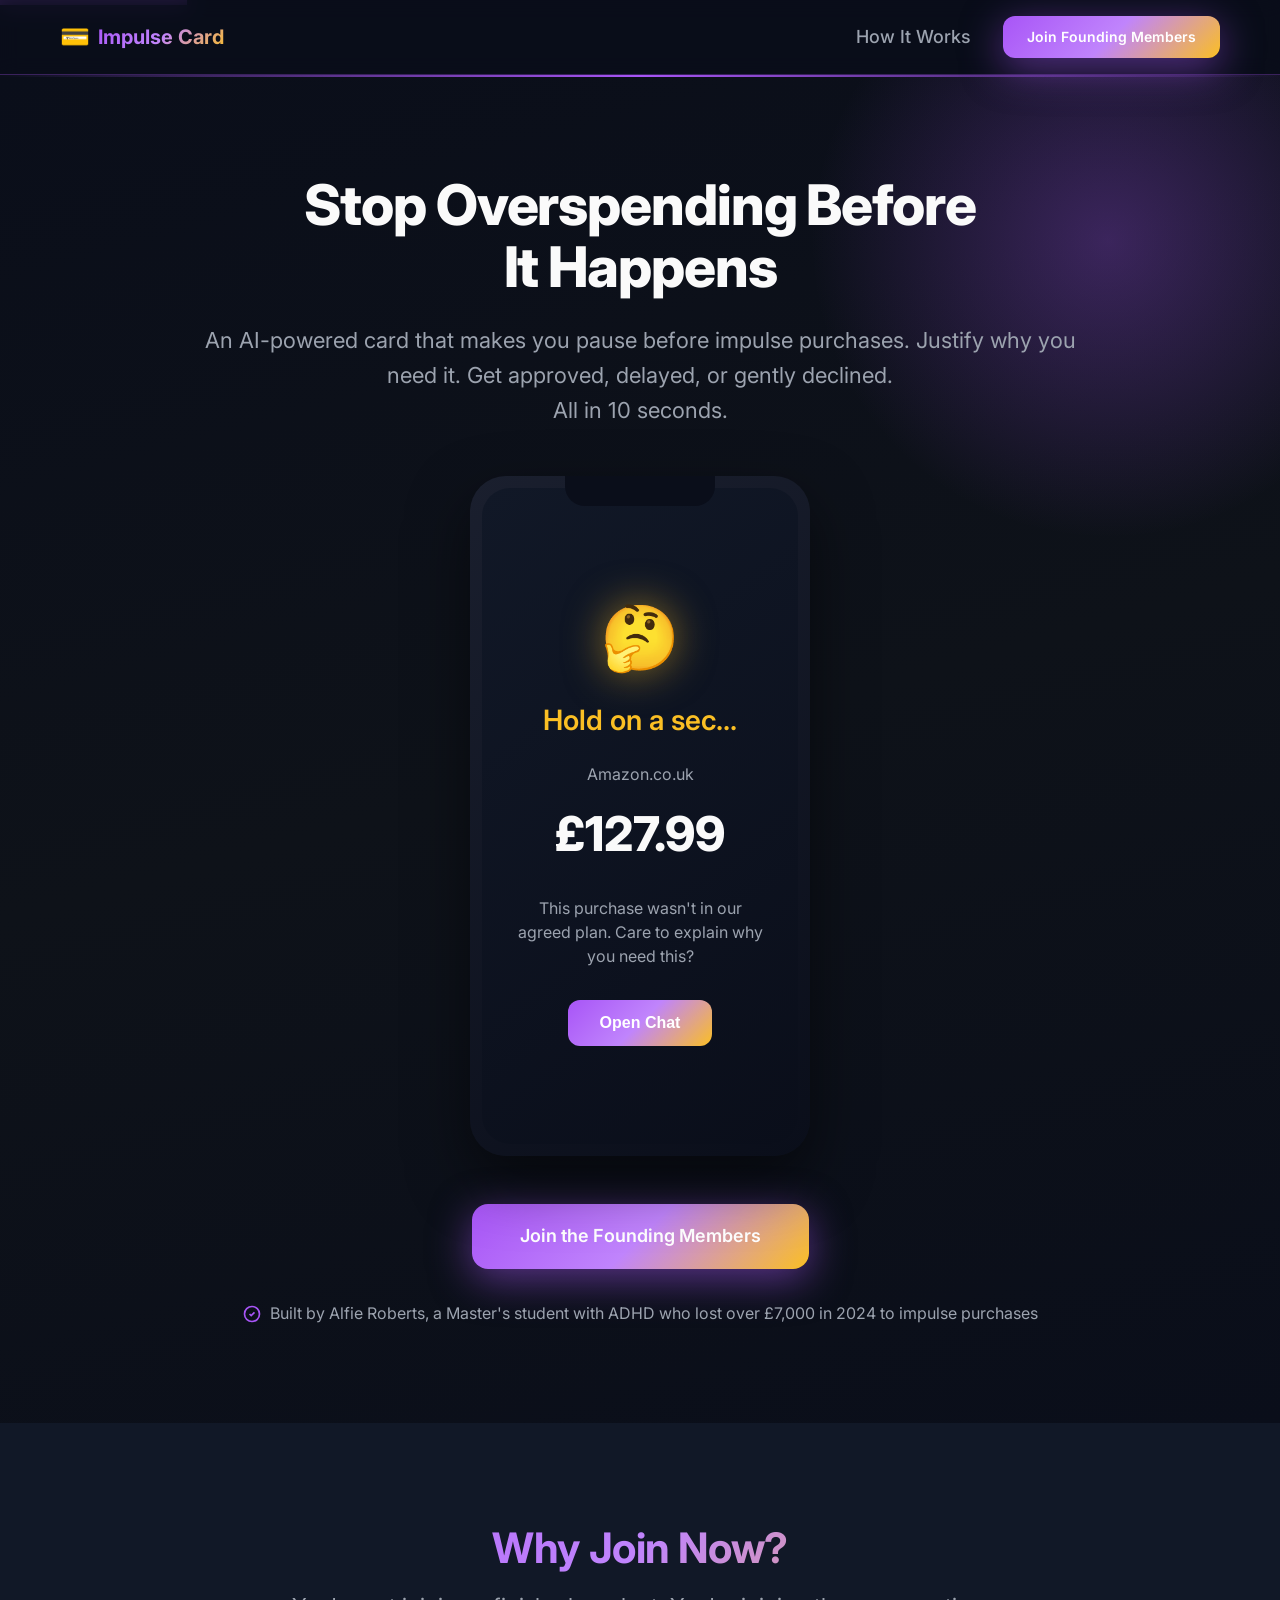
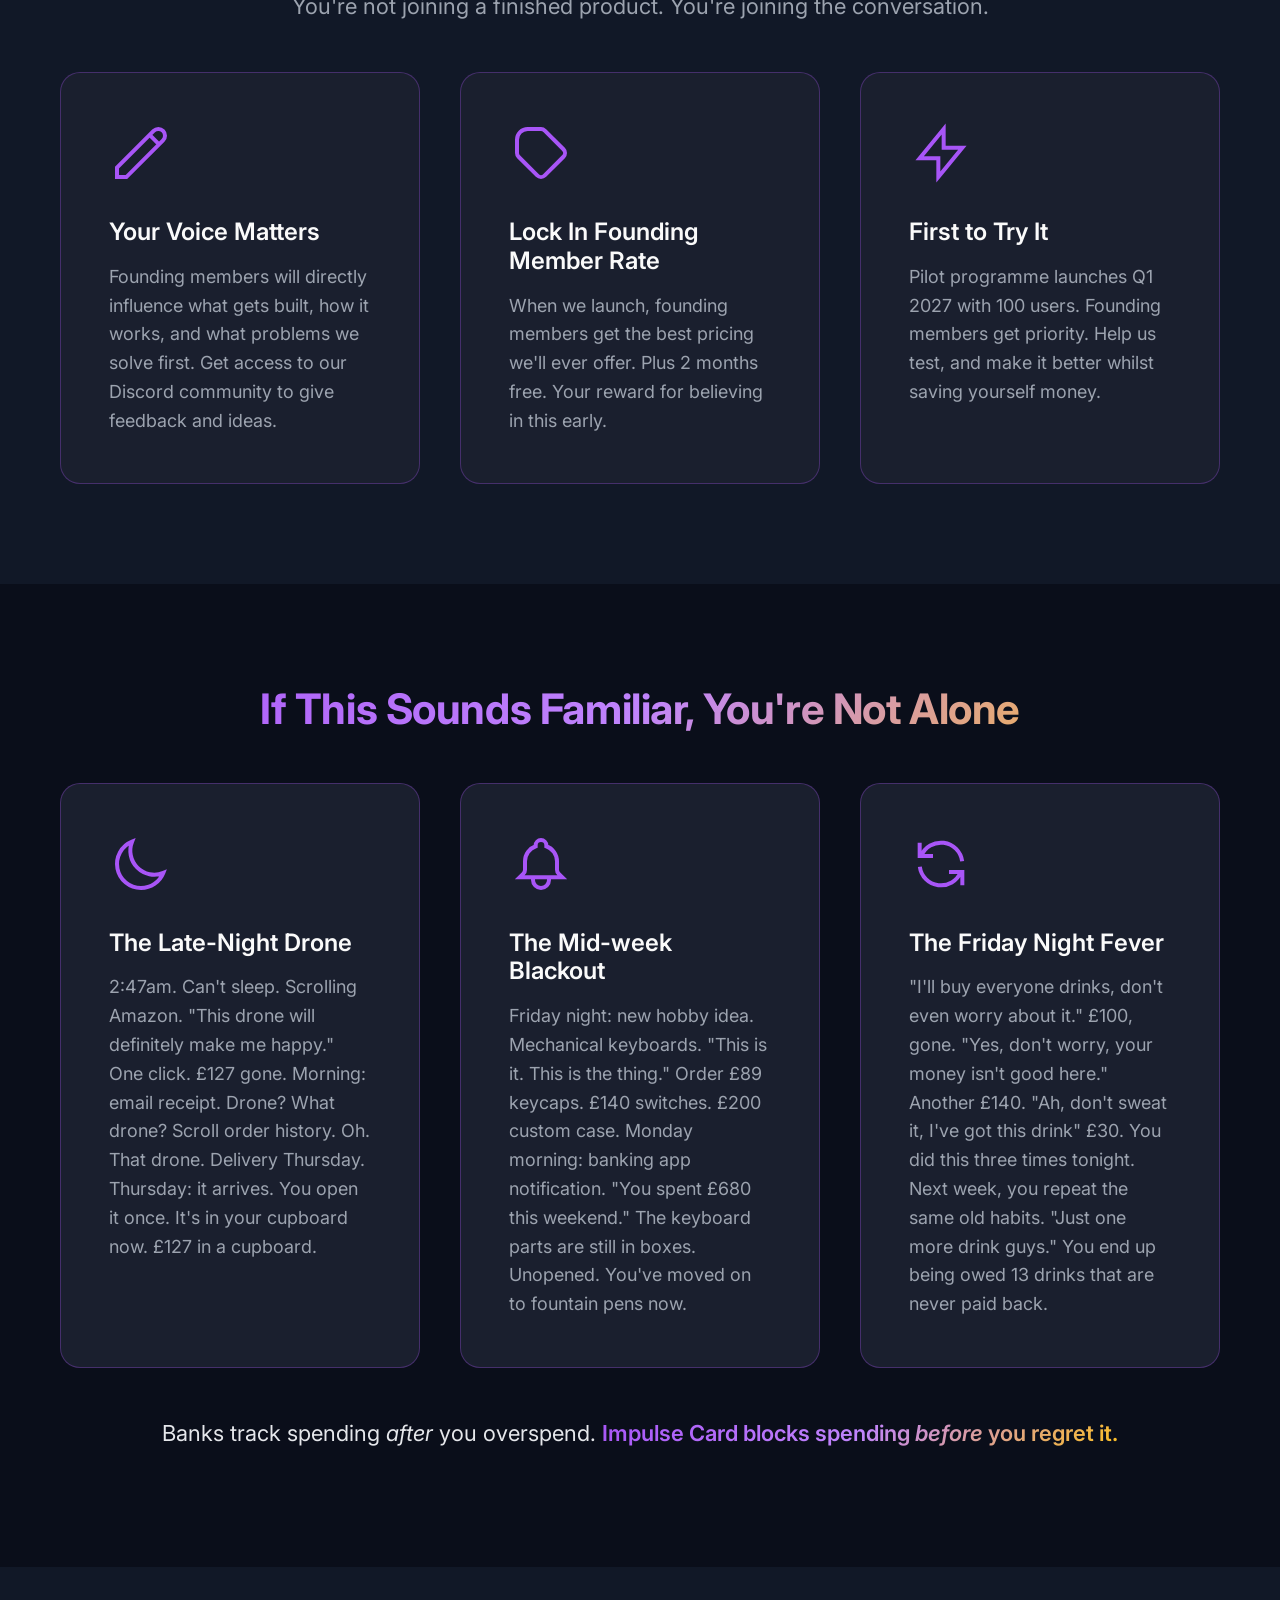
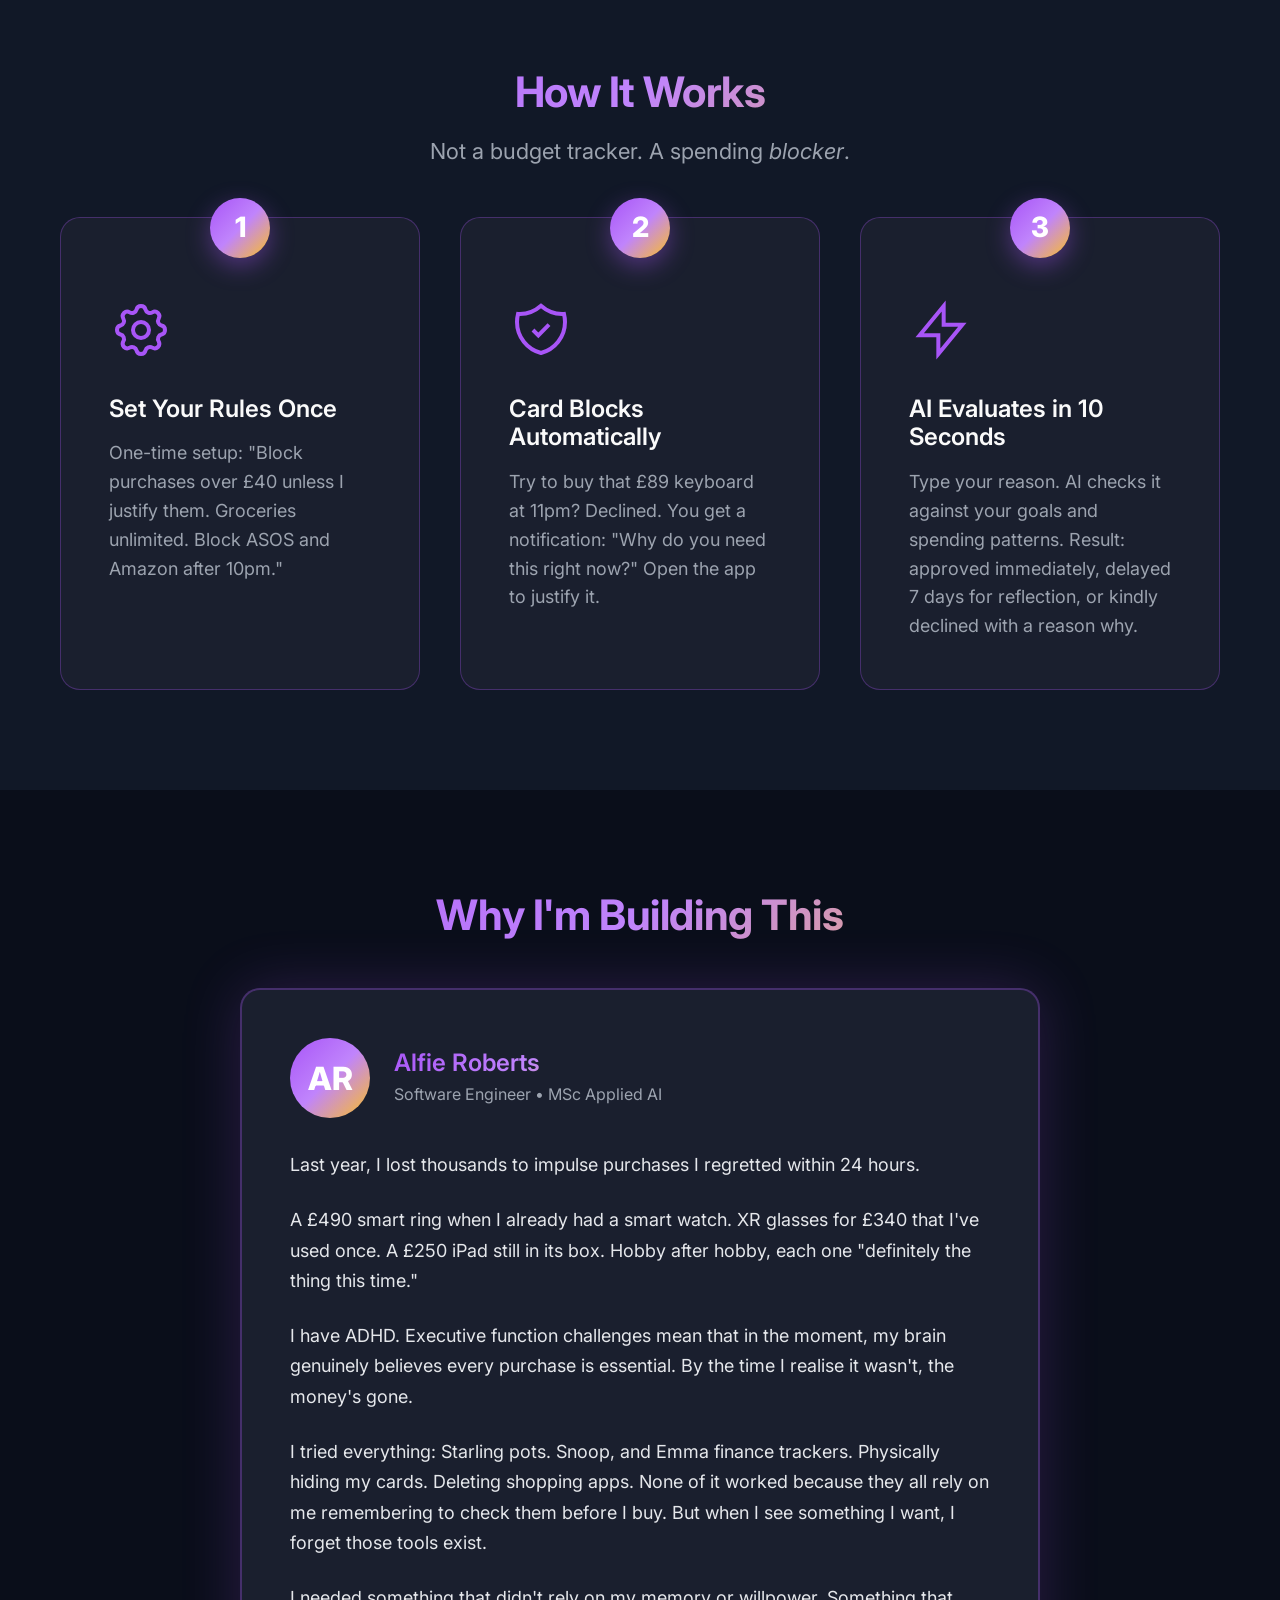
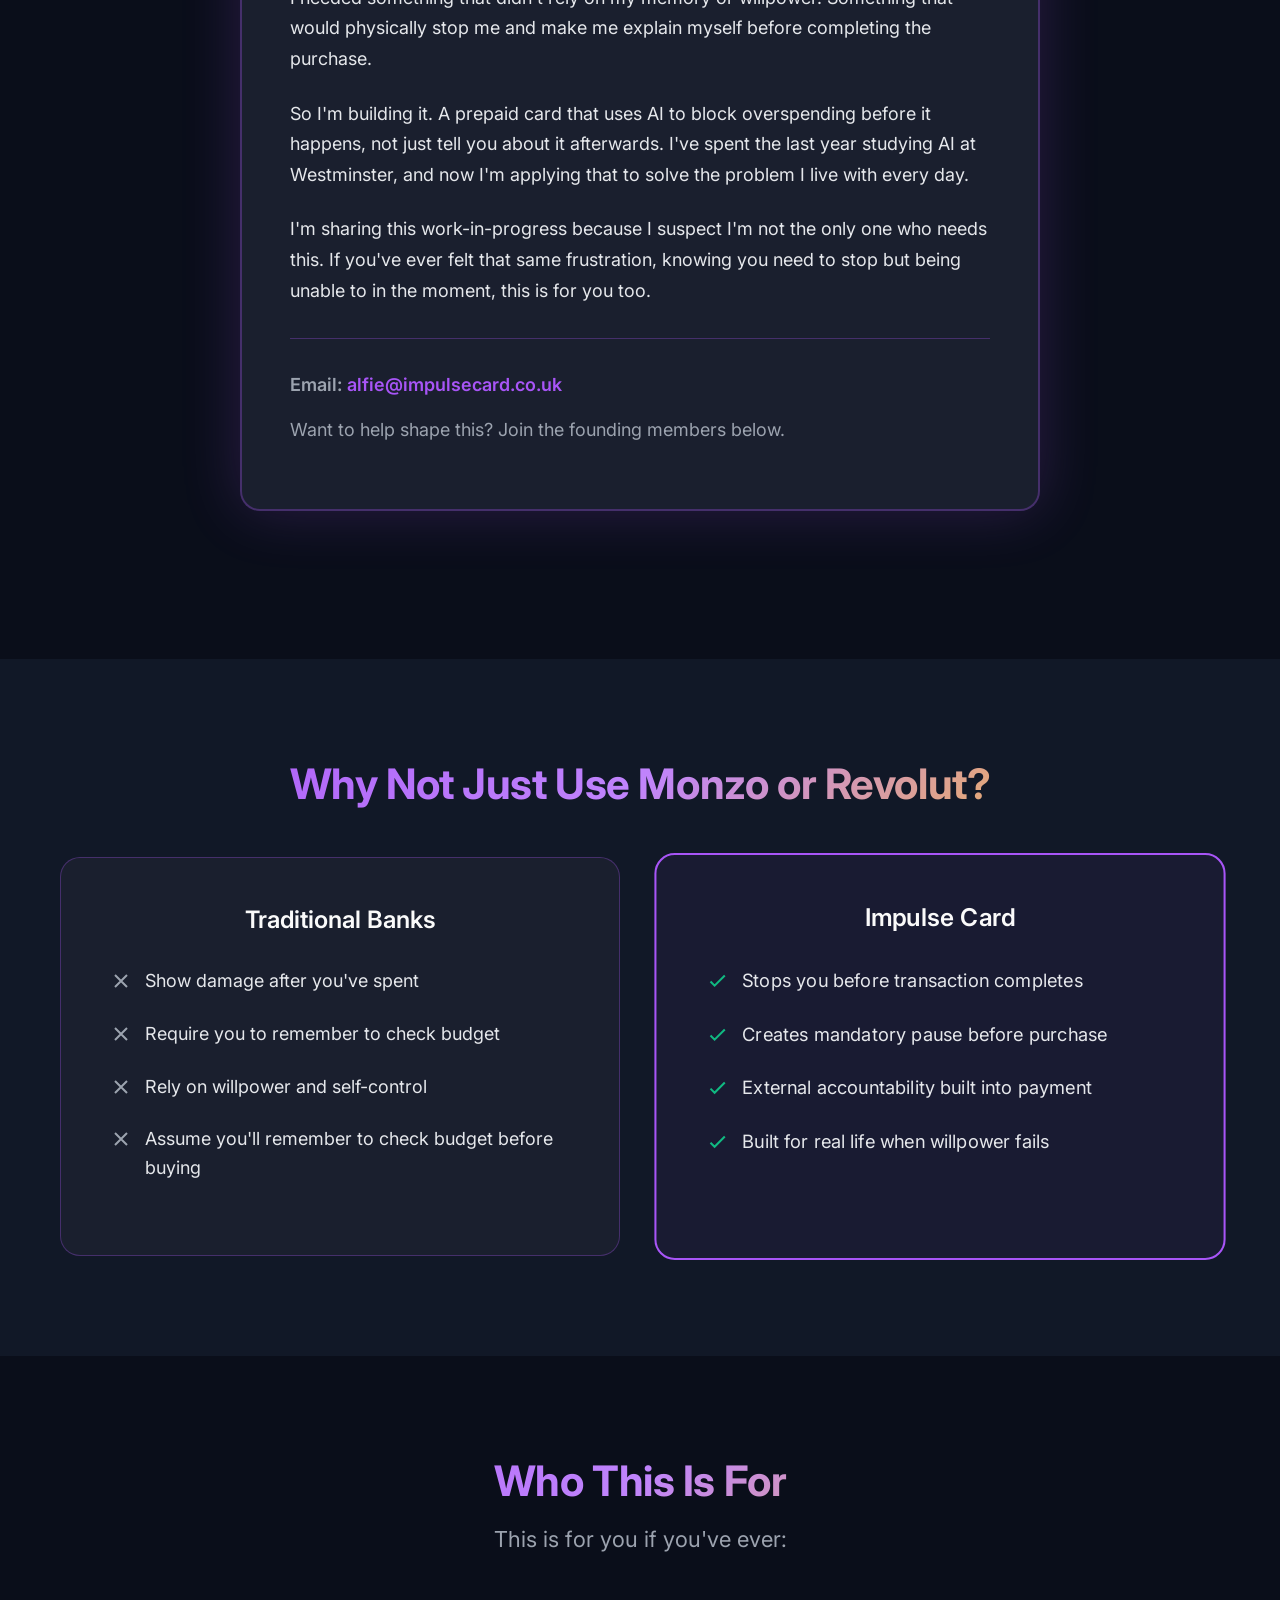
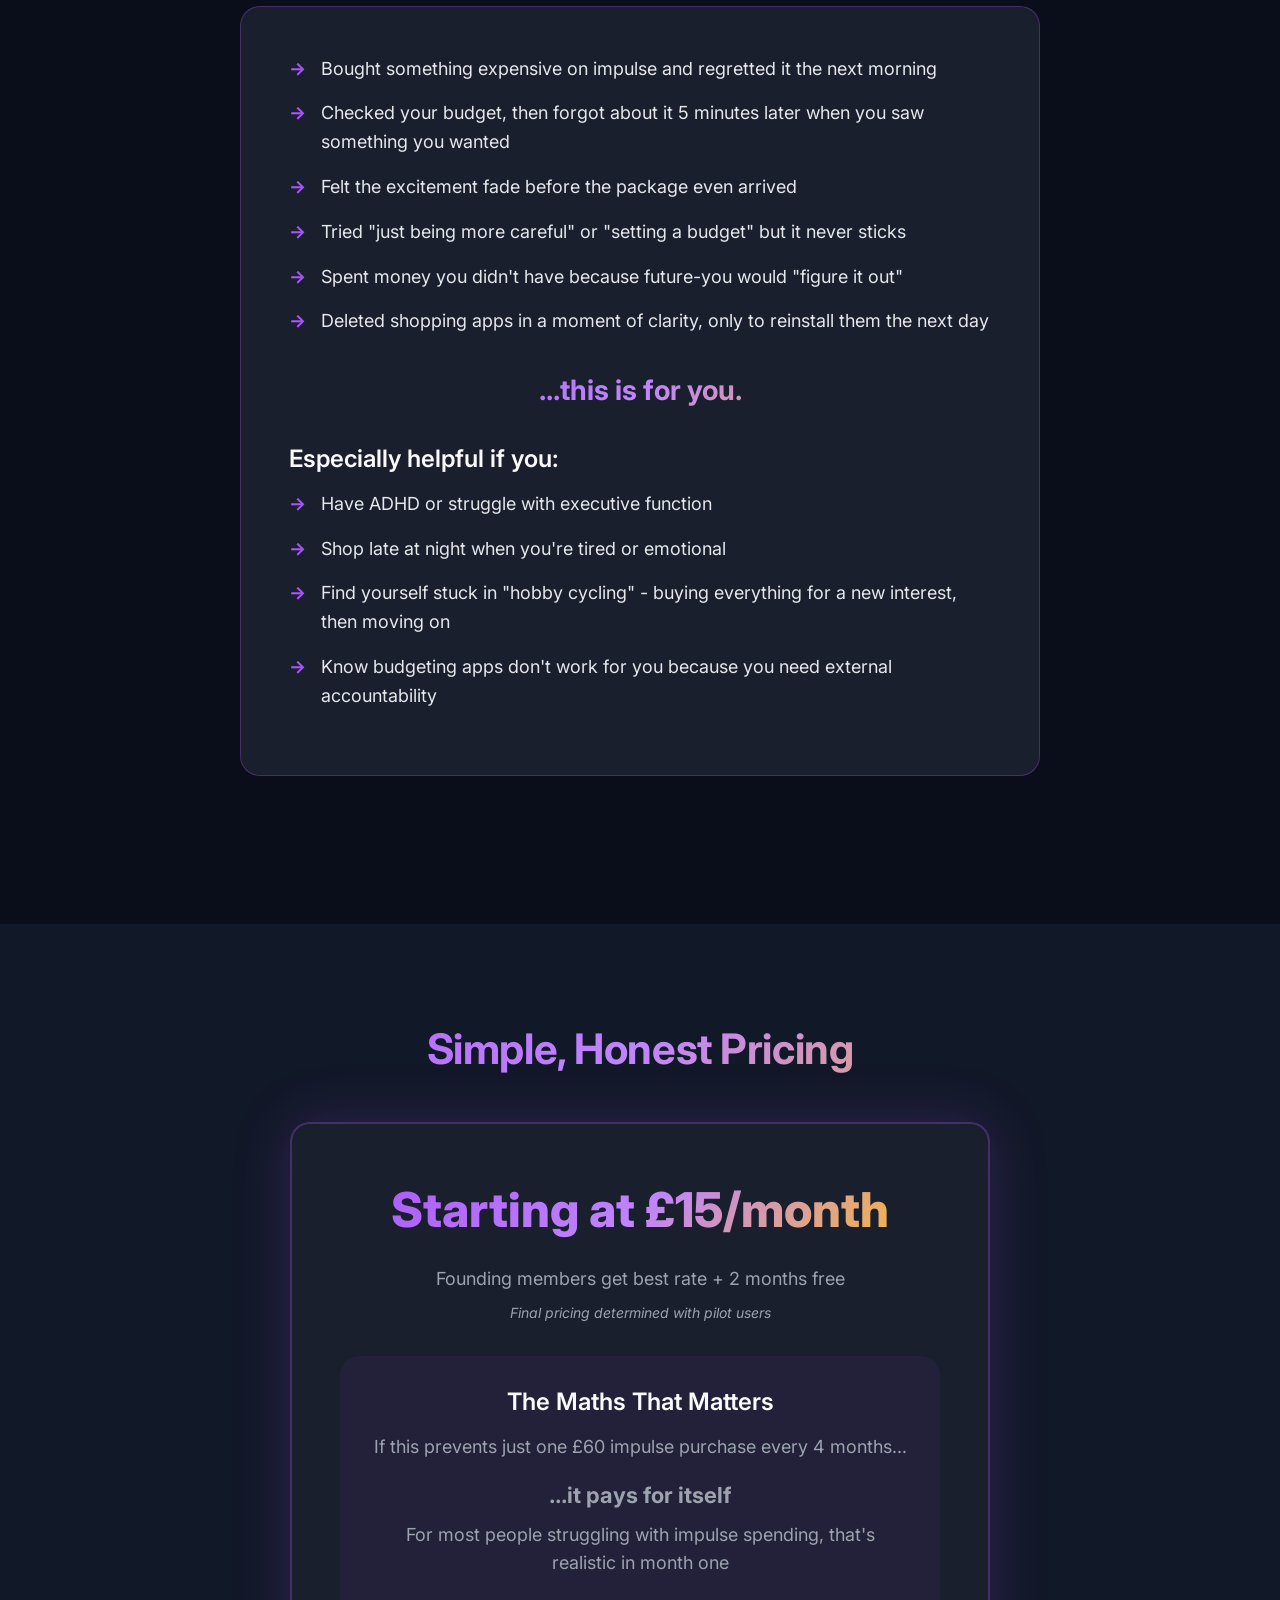
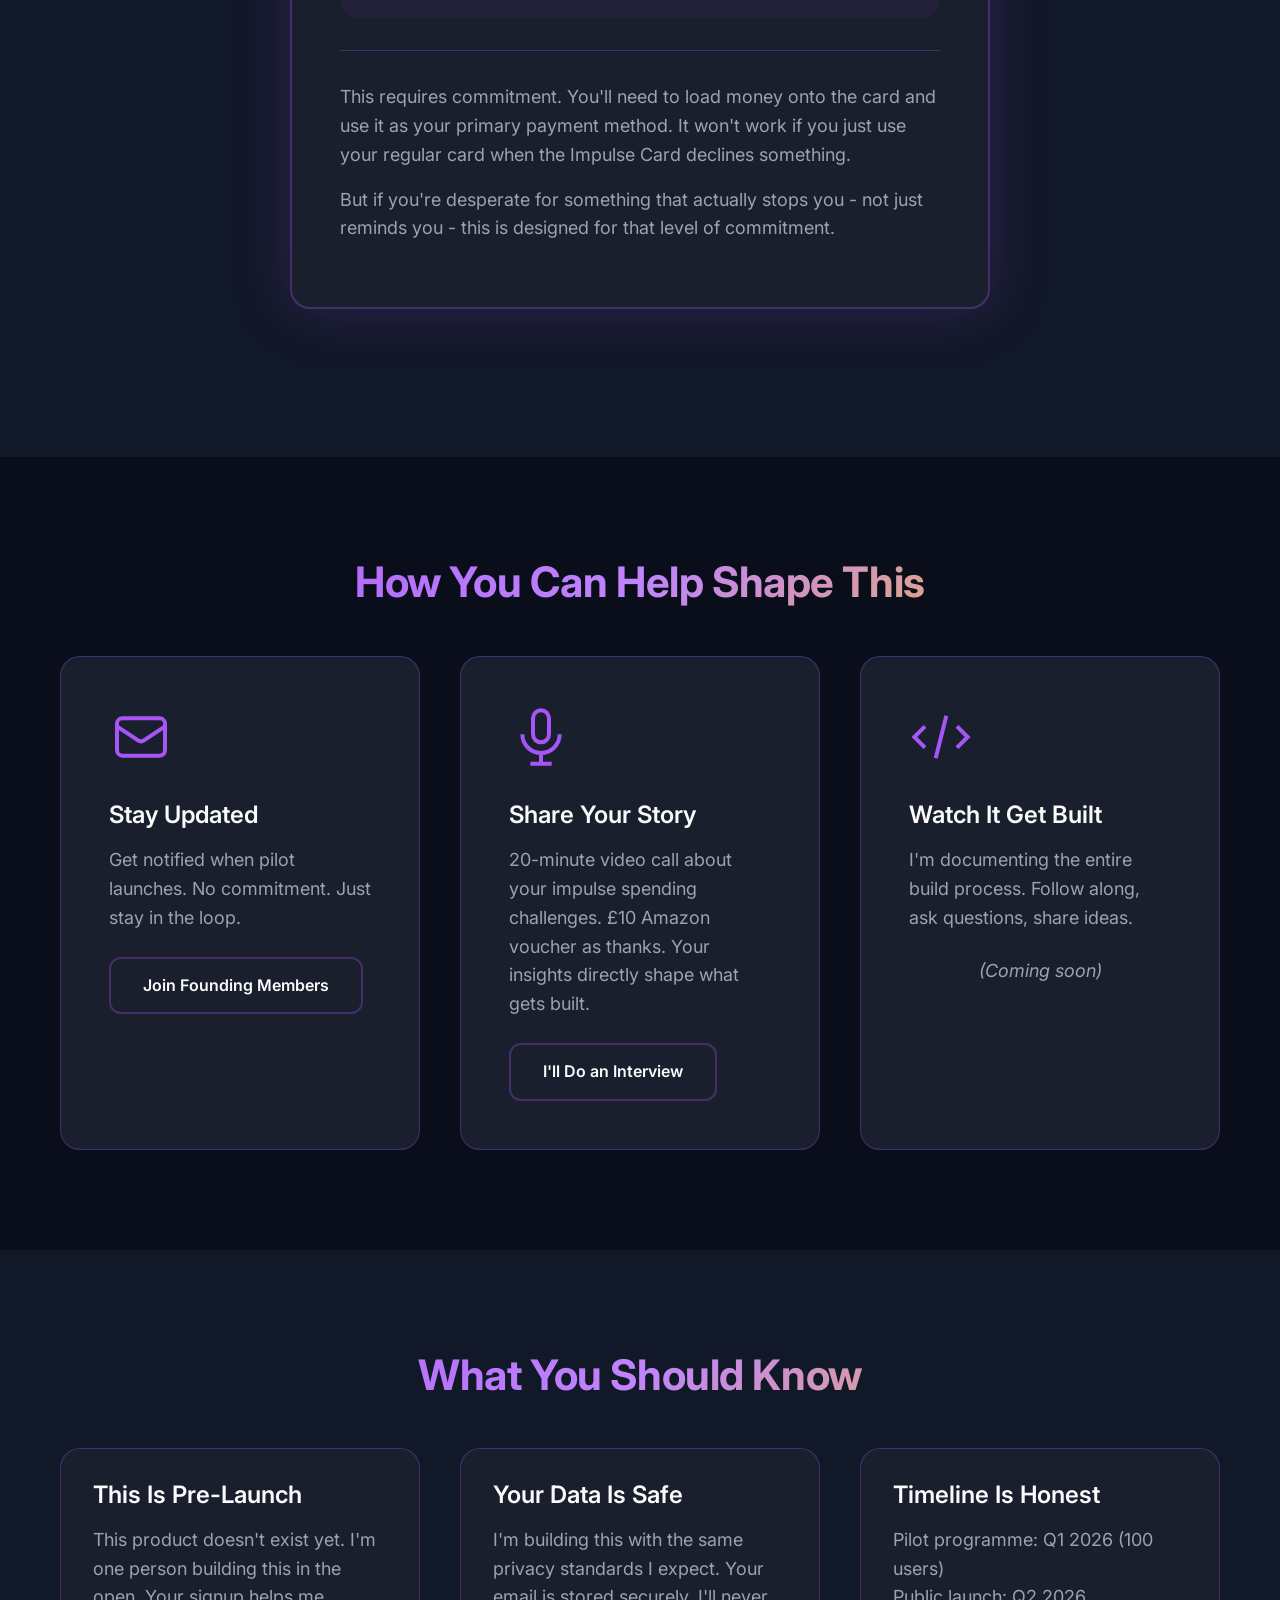
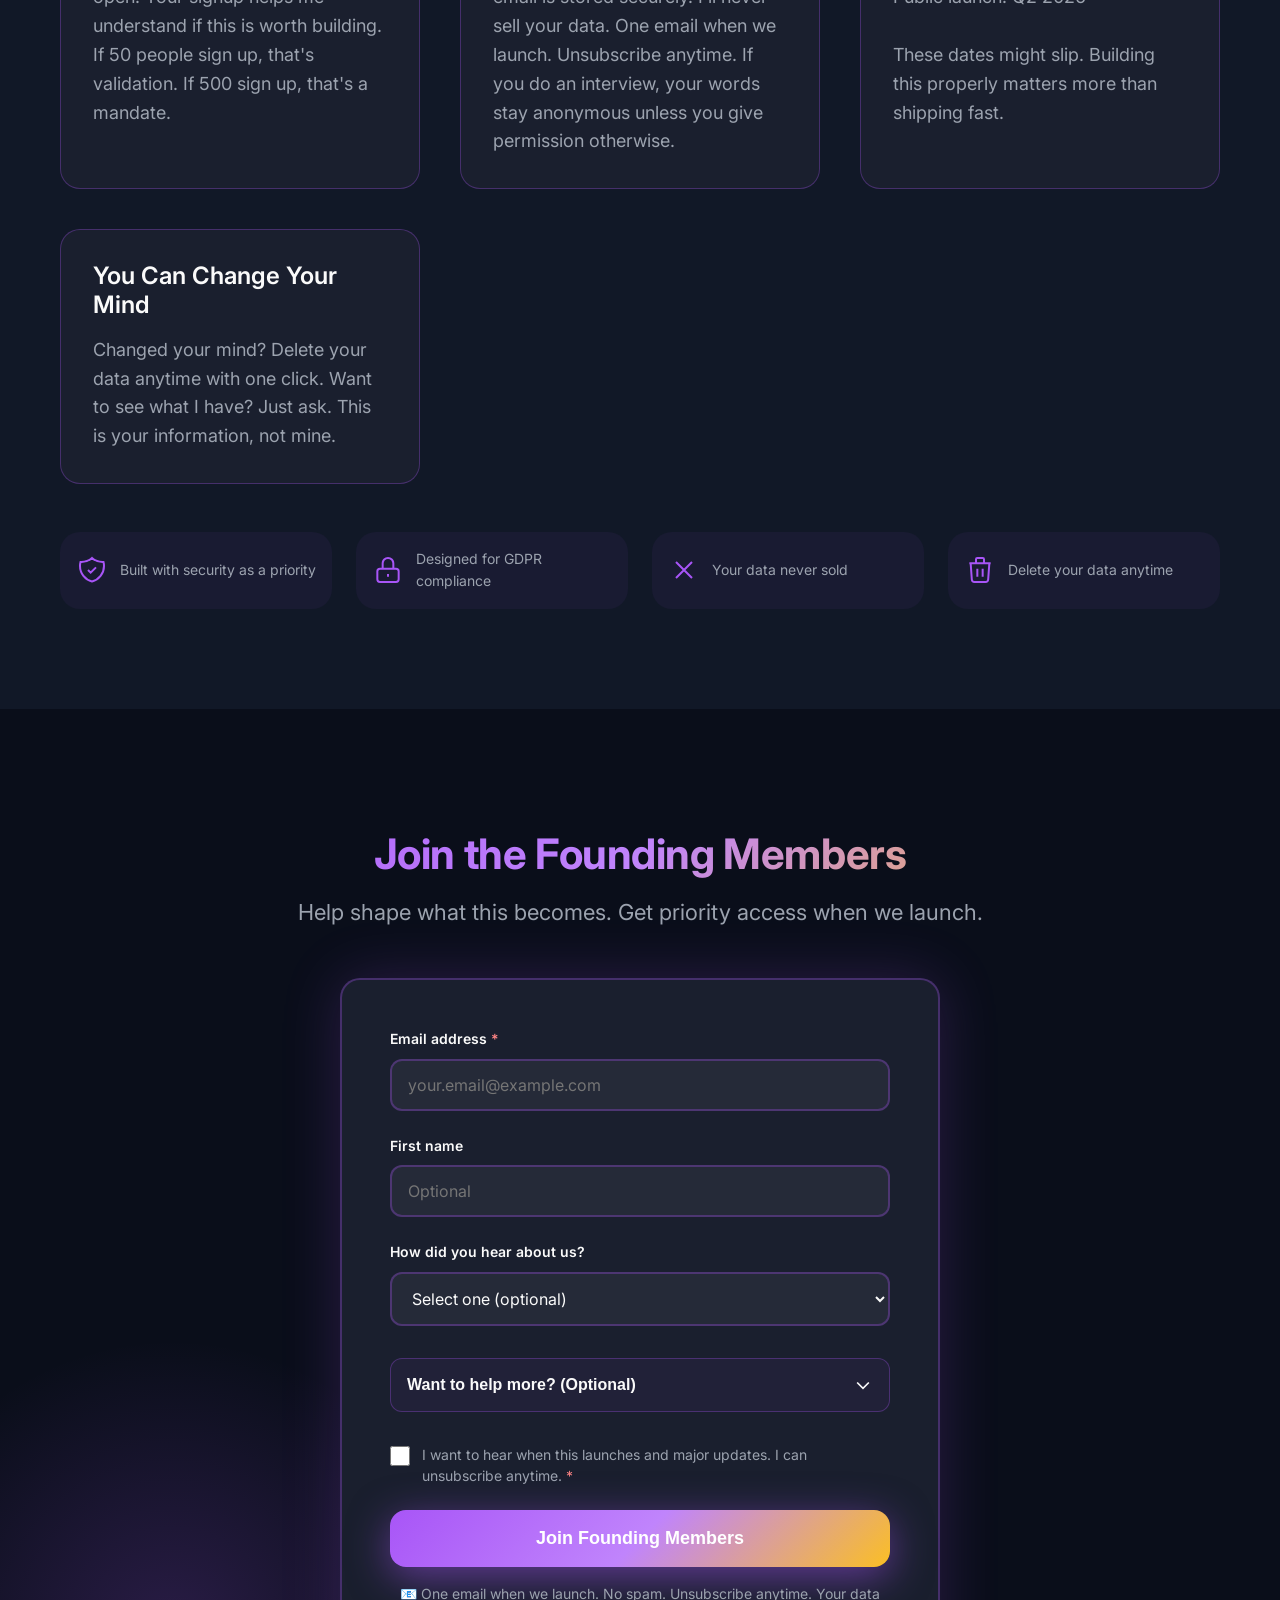
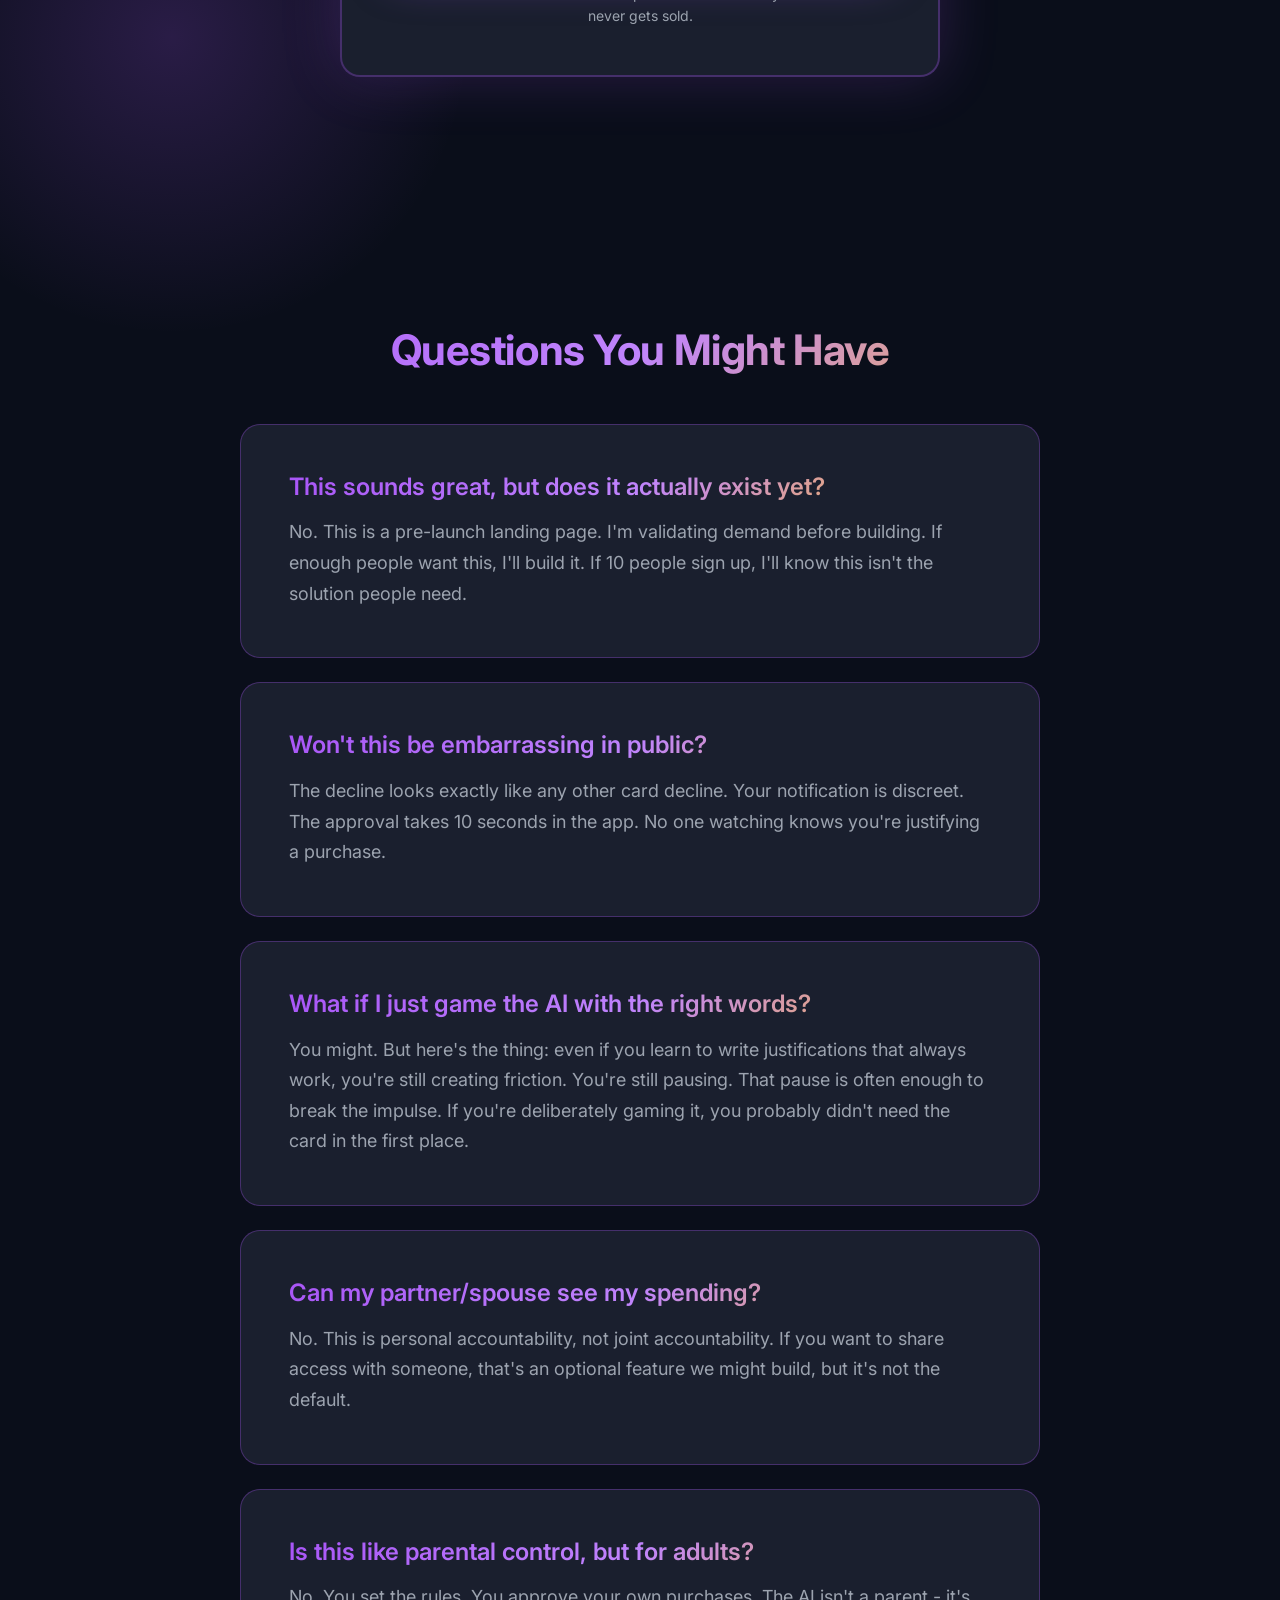
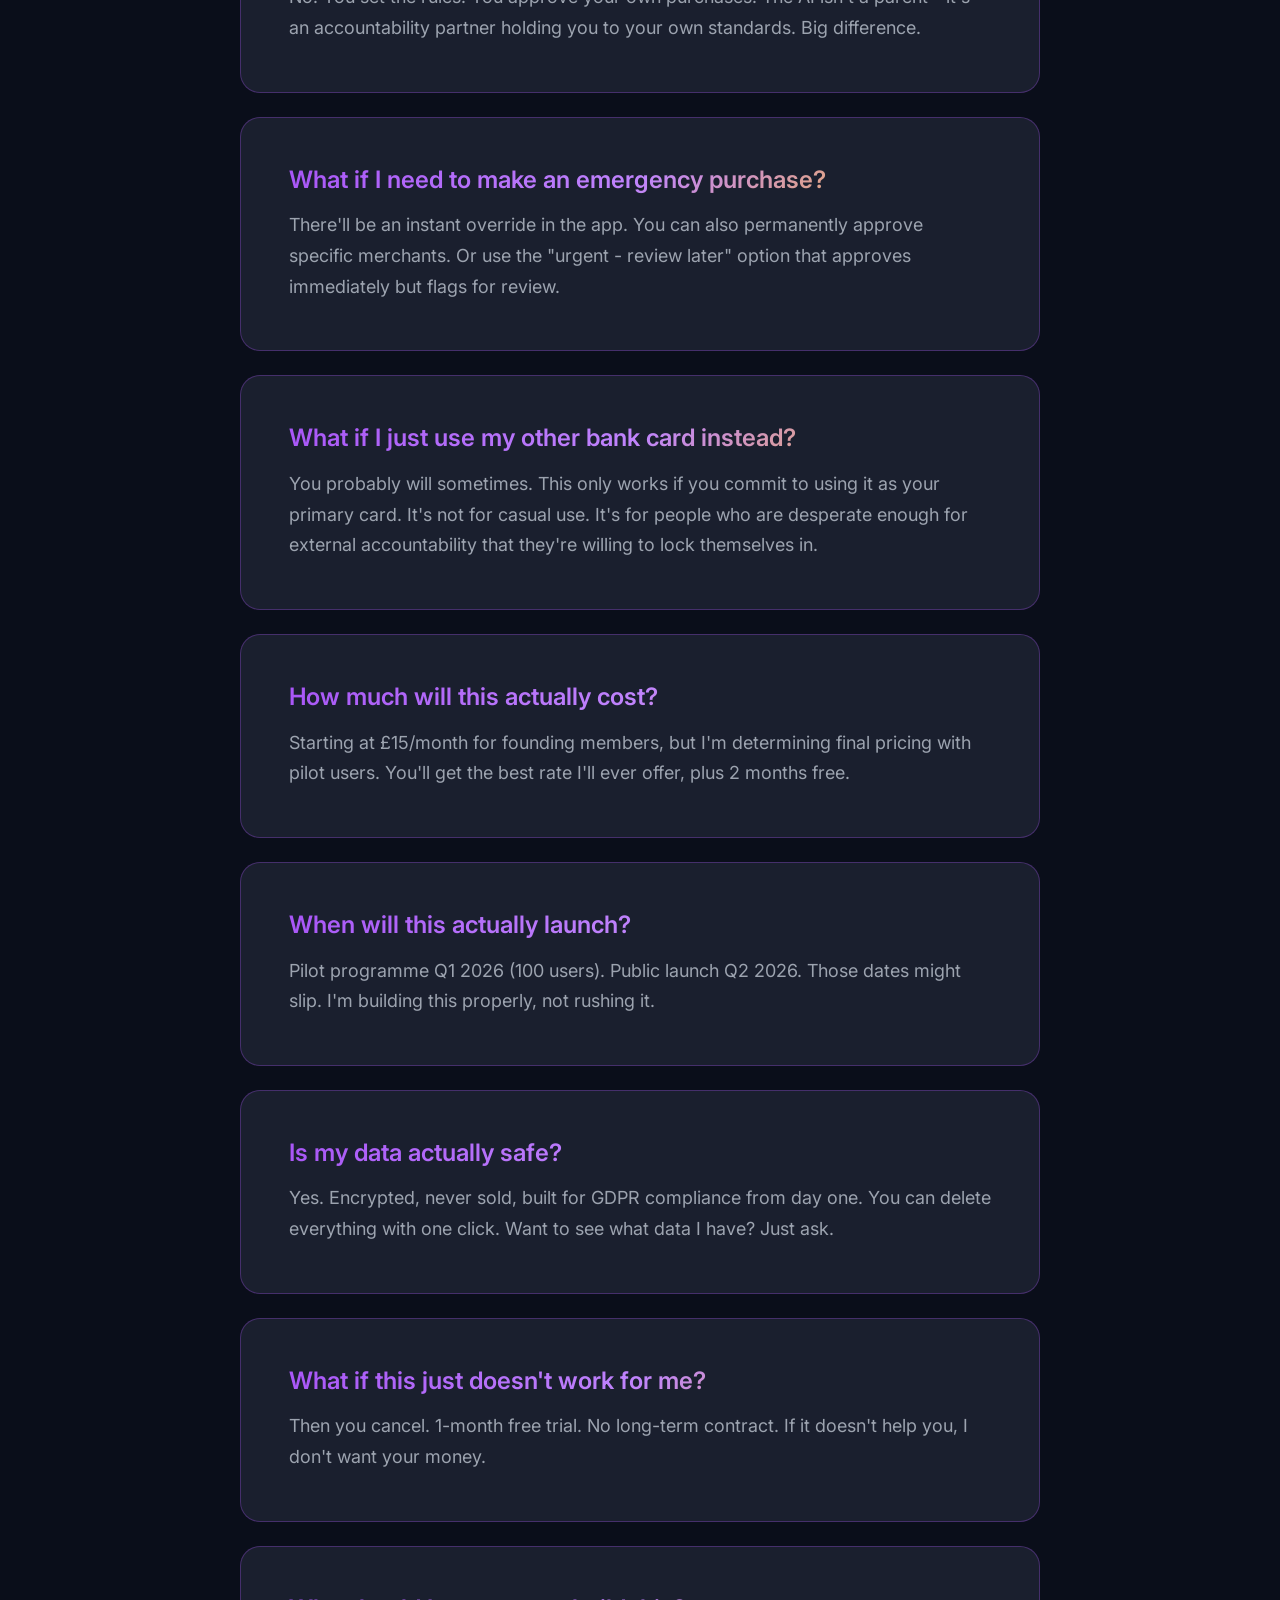
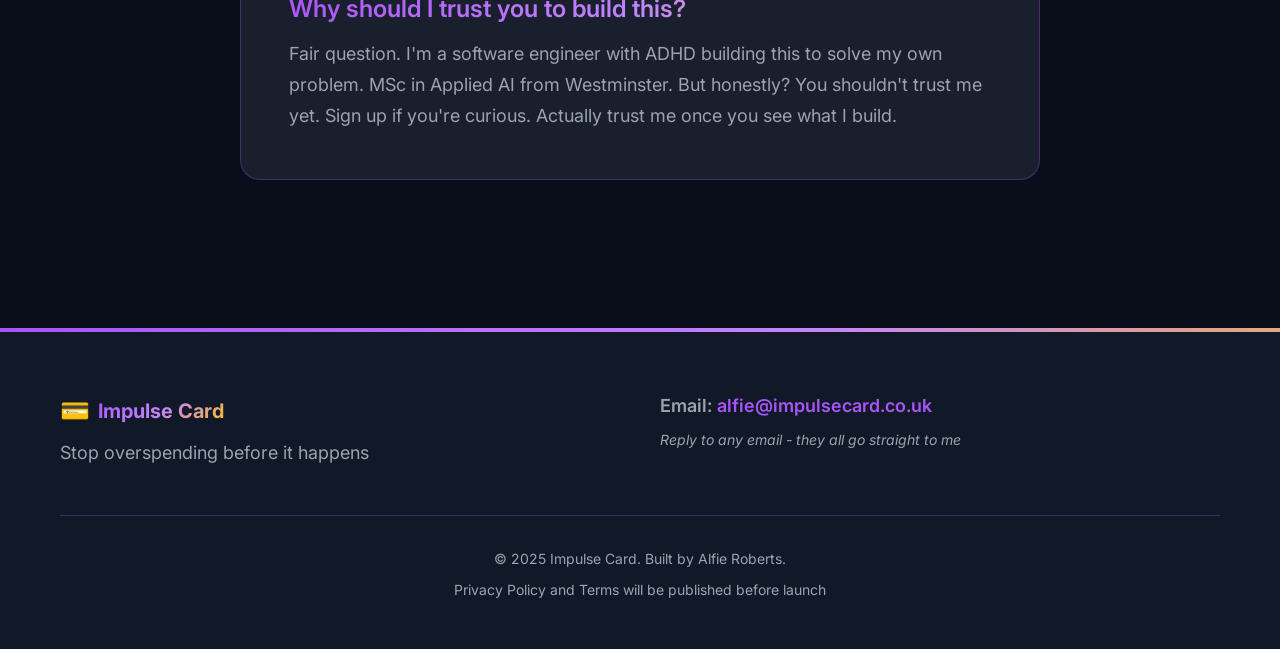
==== commit 1db7d6b3: "Enhance user interaction with interview button: auto-expand section, highlight checkbox, and track c" ====
--- a/index.html
+++ b/index.html
@@ -67,10 +67,10 @@
 
             <div class="container">
                 <div class="hero-content">
-                    <h1 class="hero-title">Stop Overspending Before It Happens</h1>
+                    <h1 class="hero-title">Stop Overspending Before<br>It Happens</h1>
                     <p class="hero-subtitle">
-                        An AI-powered card that blocks impulse purchases before they happen.
-                        Justify why you need it. Get approved, delayed, or gently declined—typically under 10 seconds.
+                        An AI-powered card that makes you pause before impulse purchases.
+                        Justify why you need it. Get approved, delayed, or gently declined.<br>All in 10 seconds.
                     </p>
 
                     <!-- Interactive Phone Mockup -->
@@ -87,10 +87,10 @@
                                         <p class="notification-amount">£127.99</p>
                                     </div>
                                     <p class="notification-message">
-                                        This exceeds your discretionary budget. Care to explain why you need this?
+                                        This purchase wasn't in our agreed plan. Care to explain why you need this?
                                     </p>
                                     <button class="btn btn-gradient" id="justifyBtn">
-                                        Tell me why you need this
+                                        Open Chat
                                     </button>
                                 </div>
 
@@ -131,7 +131,7 @@
                         <svg class="trust-icon" width="20" height="20" viewBox="0 0 24 24" fill="none" stroke="currentColor" stroke-width="2">
                             <path d="M9 12l2 2 4-4m6 2a9 9 0 11-18 0 9 9 0 0118 0z"/>
                         </svg>
-                        Built by Alfie Roberts, a software engineer with ADHD who lost £1,623 in 2024 to impulse purchases
+                        Built by Alfie Roberts, a Master's student with ADHD who lost over £7,000 in 2024 to impulse purchases
                     </p>
                 </div>
             </div>
@@ -142,8 +142,8 @@
              ======================================== -->
         <section class="section section-alt">
             <div class="container">
-                <h2 class="section-title">Built WITH the ADHD Community, Not Just FOR Them</h2>
-                <p class="section-subtitle">You're not joining a finished product. You're joining the conversation that shapes what this becomes.</p>
+                <h2 class="section-title">Why Join Now?</h2>
+                <p class="section-subtitle">You're not joining a finished product. You're joining the conversation.</p>
 
                 <div class="card-grid">
                     <div class="value-card">
@@ -152,10 +152,10 @@
                                 <path d="M15.232 5.232l3.536 3.536m-2.036-5.036a2.5 2.5 0 113.536 3.536L6.5 21.036H3v-3.572L16.732 3.732z"/>
                             </svg>
                         </div>
-                        <h3 class="card-title">Direct Influence on Product Decisions</h3>
-                        <p class="card-description">
-                            Founding members don't just test features—you decide which features get built first, how AI evaluations work, what friction feels helpful vs annoying.
-                            Your real experiences directly shape the roadmap. This is co-creation, not a focus group.
+                        <h3 class="card-title">Your Voice Matters</h3>
+                        <p class="card-description">
+                            Founding members will directly influence what gets built, how it works, and what problems we solve first.
+                            Get access to our Discord community to give feedback and ideas.
                         </p>
                     </div>
 
@@ -180,8 +180,8 @@
                         </div>
                         <h3 class="card-title">First to Try It</h3>
                         <p class="card-description">
-                            Pilot programme targeting Q1 2026 with 100 users (timeline depends on funding and development). Founding members get priority.
-                            Help us test, break things, and make it better.
+                            Pilot programme launches Q1 2027 with 100 users. Founding members get priority.
+                            Help us test, and make it better whilst saving yourself money.
                         </p>
                     </div>
                 </div>
@@ -260,12 +260,14 @@
                         <div class="step-badge">1</div>
                         <div class="card-icon">
                             <svg width="64" height="64" viewBox="0 0 24 24" fill="none" stroke="currentColor" stroke-width="1.5">
-                                <path d="M3 10h18M7 15h1m4 0h1m-7 4h12a3 3 0 003-3V8a3 3 0 00-3-3H6a3 3 0 00-3 3v8a3 3 0 003 3z"/>
-                            </svg>
-                        </div>
-                        <h3 class="card-title">Load Your Prepaid Card</h3>
-                        <p class="card-description">
-                            Impulse Card is a prepaid debit card (like Monzo or Revolut). Load money onto it and use it as your primary card for everything except pre-approved categories like groceries.
+                                <path d="M10.325 4.317c.426-1.756 2.924-1.756 3.35 0a1.724 1.724 0 002.573 1.066c1.543-.94 3.31.826 2.37 2.37a1.724 1.724 0 001.065 2.572c1.756.426 1.756 2.924 0 3.35a1.724 1.724 0 00-1.066 2.573c.94 1.543-.826 3.31-2.37 2.37a1.724 1.724 0 00-2.572 1.065c-.426 1.756-2.924 1.756-3.35 0a1.724 1.724 0 00-2.573-1.066c-1.543.94-3.31-.826-2.37-2.37a1.724 1.724 0 00-1.065-2.572c-1.756-.426-1.756-2.924 0-3.35a1.724 1.724 0 001.066-2.573c-.94-1.543.826-3.31 2.37-2.37.996.608 2.296.07 2.572-1.065z"/>
+                                <path d="M15 12a3 3 0 11-6 0 3 3 0 016 0z"/>
+                            </svg>
+                        </div>
+                        <h3 class="card-title">Set Your Rules Once</h3>
+                        <p class="card-description">
+                            One-time setup: "Block purchases over £40 unless I justify them. Groceries unlimited.
+                            Block ASOS and Amazon after 10pm."
                         </p>
                     </div>
 
@@ -273,14 +275,13 @@
                         <div class="step-badge">2</div>
                         <div class="card-icon">
                             <svg width="64" height="64" viewBox="0 0 24 24" fill="none" stroke="currentColor" stroke-width="1.5">
-                                <path d="M10.325 4.317c.426-1.756 2.924-1.756 3.35 0a1.724 1.724 0 002.573 1.066c1.543-.94 3.31.826 2.37 2.37a1.724 1.724 0 001.065 2.572c1.756.426 1.756 2.924 0 3.35a1.724 1.724 0 00-1.066 2.573c.94 1.543-.826 3.31-2.37 2.37a1.724 1.724 0 00-2.572 1.065c-.426 1.756-2.924 1.756-3.35 0a1.724 1.724 0 00-2.573-1.066c-1.543.94-3.31-.826-2.37-2.37a1.724 1.724 0 00-1.065-2.572c-1.756-.426-1.756-2.924 0-3.35a1.724 1.724 0 001.066-2.573c-.94-1.543.826-3.31 2.37-2.37.996.608 2.296.07 2.572-1.065z"/>
-                                <path d="M15 12a3 3 0 11-6 0 3 3 0 016 0z"/>
-                            </svg>
-                        </div>
-                        <h3 class="card-title">Set Your Rules Once</h3>
-                        <p class="card-description">
-                            One-time setup: "Block purchases over £40 unless I justify them. Groceries unlimited.
-                            Block ASOS and Amazon after 10pm."
+                                <path d="M9 12l2 2 4-4m5.618-4.016A11.955 11.955 0 0112 2.944a11.955 11.955 0 01-8.618 3.04A12.02 12.02 0 003 9c0 5.591 3.824 10.29 9 11.622 5.176-1.332 9-6.03 9-11.622 0-1.042-.133-2.052-.382-3.016z"/>
+                            </svg>
+                        </div>
+                        <h3 class="card-title">Card Blocks Automatically</h3>
+                        <p class="card-description">
+                            Try to buy that £89 keyboard at 11pm? Declined. You get a notification:
+                            "Why do you need this right now?" Open the app to justify it.
                         </p>
                     </div>
 
@@ -288,64 +289,16 @@
                         <div class="step-badge">3</div>
                         <div class="card-icon">
                             <svg width="64" height="64" viewBox="0 0 24 24" fill="none" stroke="currentColor" stroke-width="1.5">
-                                <path d="M9 12l2 2 4-4m5.618-4.016A11.955 11.955 0 0112 2.944a11.955 11.955 0 01-8.618 3.04A12.02 12.02 0 003 9c0 5.591 3.824 10.29 9 11.622 5.176-1.332 9-6.03 9-11.622 0-1.042-.133-2.052-.382-3.016z"/>
-                            </svg>
-                        </div>
-                        <h3 class="card-title">Card Blocks Automatically</h3>
-                        <p class="card-description">
-                            Try to buy that £89 keyboard at 11pm? Declined. You get a notification:
-                            "Why do you need this right now?" Open the app to justify it.
-                        </p>
-                    </div>
-
-                    <div class="step-card">
-                        <div class="step-badge">4</div>
-                        <div class="card-icon">
-                            <svg width="64" height="64" viewBox="0 0 24 24" fill="none" stroke="currentColor" stroke-width="1.5">
                                 <path d="M13 10V3L4 14h7v7l9-11h-7z"/>
                             </svg>
                         </div>
-                        <h3 class="card-title">AI Evaluates (Typically Under 10 Seconds)</h3>
+                        <h3 class="card-title">AI Evaluates in 10 Seconds</h3>
                         <p class="card-description">
                             Type your reason. AI checks it against your goals and spending patterns.
-                            Result: approved immediately, delayed 7 days for reflection, or kindly declined with a reason why. Emergency override available anytime.
-                        </p>
-                    </div>
-                </div>
-            </div>
-        </section>
-
-        <!-- ========================================
-             WHY AI SECTION
-             ======================================== -->
-        <section class="section section-alt">
-            <div class="container">
-                <h2 class="section-title">Why AI? Why Not Just Simple Rules?</h2>
-                <p class="section-subtitle">Because context matters more than numbers</p>
-
-                <div class="founder-card">
-                    <div class="founder-story">
-                        <p><strong>A simple rule like "block purchases over £40" doesn't work.</strong></p>
-
-                        <p>Sometimes a £50 purchase is genuinely essential—medicine refills, urgent car repairs, replacing broken headphones you need for work calls tomorrow.</p>
-
-                        <p>Sometimes a £20 purchase is pure impulse—that third pair of trainers you don't need, another book for the stack you haven't read, hobby supplies for an interest that'll fade by next week.</p>
-
-                        <p><strong>AI understands context, not just numbers.</strong></p>
-
-                        <p>It evaluates your reason against your actual spending patterns, your stated goals, and the specific purchase context. It knows the difference between "my work headphones broke and I have calls tomorrow" (legitimate) and "these would be perfect for when I start my podcast" (impulse for a project that doesn't exist yet).</p>
-
-                        <p>Simple rules treat every £40 purchase the same. AI treats each purchase based on whether it actually makes sense for <em>you</em>, right now, given your patterns and goals.</p>
-
-                        <p><strong>It learns from how you actually spend.</strong></p>
-
-                        <p>If you justify three "essential" hobby purchases in two weeks then abandon them all, the AI notices. Next time you're excited about a new hobby, it'll push back harder. Not because of the amount—because of the pattern.</p>
-                    </div>
-                </div>
-
-                <p class="section-emphasis">
-                    <span class="highlight-gradient">This isn't AI for the sake of AI. It's the only way to create intelligent friction that adapts to you.</span>
-                </p>
+                            Result: approved immediately, delayed 7 days for reflection, or kindly declined with a reason why.
+                        </p>
+                    </div>
+                </div>
             </div>
         </section>
 
@@ -361,25 +314,24 @@
                         <div class="founder-avatar">AR</div>
                         <div class="founder-info">
                             <h3 class="founder-name">Alfie Roberts</h3>
-                            <p class="founder-title">Software Engineer • MSc Applied AI (University of Westminster)</p>
-                            <p class="founder-title" style="font-size: 0.95rem; opacity: 0.9; margin-top: 0.5rem;">Building with financial compliance, user privacy, and security as non-negotiables from day one</p>
+                            <p class="founder-title">Software Engineer • MSc Applied AI</p>
                         </div>
                     </div>
 
                     <div class="founder-story">
-                        <p>Last year, I lost £1,623 to impulse purchases I regretted within 24 hours.</p>
-
-                        <p>£89 for a mechanical keyboard I used twice. Three Kindle books I never read. A £140 "productivity course" I never started. Hobby after hobby, each one "definitely the thing this time."</p>
+                        <p>Last year, I lost thousands to impulse purchases I regretted within 24 hours.</p>
+
+                        <p>A £490 smart ring when I already had a smart watch. XR glasses for £340 that I've used once. A £250 iPad still in its box. Hobby after hobby, each one "definitely the thing this time."</p>
 
                         <p>I have ADHD. Executive function challenges mean that in the moment, my brain genuinely believes every purchase is essential. By the time I realise it wasn't, the money's gone.</p>
 
-                        <p>I tried everything: Monzo pots, YNAB budgets, hiding my cards, deleting shopping apps. None of it worked because they all rely on me remembering to check them <em>before</em> I buy something. But when I see something I want, I forget those tools exist.</p>
-
-                        <p>I needed something that didn't rely on my memory or willpower. Something that would physically stop me and make me explain myself before I could complete the purchase.</p>
-
-                        <p>So I'm building the card I needed. One that prevents overspending before it happens, not just tells you about it afterwards.</p>
-
-                        <p>I'm sharing this work-in-progress because I strongly suspect I'm not the only one who needs this. If you've ever felt that same frustration—knowing you need to stop, but unable to do it in the moment—this is for you too.</p>
+                        <p>I tried everything: Starling pots. Snoop, and Emma finance trackers. Physically hiding my cards. Deleting shopping apps. None of it worked because they all rely on me remembering to check them before I buy. But when I see something I want, I forget those tools exist.</p>
+
+                        <p>I needed something that didn't rely on my memory or willpower. Something that would physically stop me and make me explain myself before completing the purchase.</p>
+
+                        <p>So I'm building it. A prepaid card that uses AI to block overspending before it happens, not just tell you about it afterwards. I've spent the last year studying AI at Westminster, and now I'm applying that to solve the problem I live with every day.</p>
+
+                        <p>I'm sharing this work-in-progress because I suspect I'm not the only one who needs this. If you've ever felt that same frustration, knowing you need to stop but being unable to in the moment, this is for you too.</p>
                     </div>
 
                     <div class="founder-contact">
@@ -496,113 +448,22 @@
         </section>
 
         <!-- ========================================
-             ADHD-SPECIFIC SECTION
+             PRICING SECTION
              ======================================== -->
         <section class="section section-alt">
             <div class="container">
-                <h2 class="section-title">Built for ADHD Brains</h2>
-                <p class="section-subtitle">Designed around how executive function challenges actually work</p>
-
-                <div class="card-grid">
-                    <div class="value-card">
-                        <div class="card-icon">
-                            <svg width="64" height="64" viewBox="0 0 24 24" fill="none" stroke="currentColor" stroke-width="1.5">
-                                <path d="M12 8v4l3 3m6-3a9 9 0 11-18 0 9 9 0 0118 0z"/>
-                            </svg>
-                        </div>
-                        <h3 class="card-title">Time Blindness Protection</h3>
-                        <p class="card-description">
-                            Set time-based rules that account for when you're most vulnerable. Block late-night shopping when time blindness and fatigue hit hardest.
-                        </p>
-                    </div>
-
-                    <div class="value-card">
-                        <div class="card-icon">
-                            <svg width="64" height="64" viewBox="0 0 24 24" fill="none" stroke="currentColor" stroke-width="1.5">
-                                <path d="M13 10V3L4 14h7v7l9-11h-7z"/>
-                            </svg>
-                        </div>
-                        <h3 class="card-title">Interrupts Dopamine-Seeking</h3>
-                        <p class="card-description">
-                            Creates friction at the exact moment your brain is chasing the dopamine hit of "buy now."
-                            The pause disrupts the impulse-reward loop before the transaction completes.
-                        </p>
-                    </div>
-
-                    <div class="value-card">
-                        <div class="card-icon">
-                            <svg width="64" height="64" viewBox="0 0 24 24" fill="none" stroke="currentColor" stroke-width="1.5">
-                                <path d="M9 5H7a2 2 0 00-2 2v12a2 2 0 002 2h10a2 2 0 002-2V7a2 2 0 00-2-2h-2M9 5a2 2 0 002 2h2a2 2 0 002-2M9 5a2 2 0 012-2h2a2 2 0 012 2m-6 9l2 2 4-4"/>
-                            </svg>
-                        </div>
-                        <h3 class="card-title">External Accountability You Can't Bypass</h3>
-                        <p class="card-description">
-                            Executive function challenges mean good intentions don't stick. This creates accountability that exists outside your brain—you can't forget it or talk yourself out of it.
-                        </p>
-                    </div>
-
-                    <div class="value-card">
-                        <div class="card-icon">
-                            <svg width="64" height="64" viewBox="0 0 24 24" fill="none" stroke="currentColor" stroke-width="1.5">
-                                <path d="M14.828 14.828a4 4 0 01-5.656 0M9 10h.01M15 10h.01M21 12a9 9 0 11-18 0 9 9 0 0118 0z"/>
-                            </svg>
-                        </div>
-                        <h3 class="card-title">Reduces Rejection Sensitivity</h3>
-                        <p class="card-description">
-                            Card declines look identical to any other decline. The justification happens privately in your app—no public embarrassment, no rejection sensitivity triggers.
-                        </p>
-                    </div>
-
-                    <div class="value-card">
-                        <div class="card-icon">
-                            <svg width="64" height="64" viewBox="0 0 24 24" fill="none" stroke="currentColor" stroke-width="1.5">
-                                <path d="M4 4v5h.582m15.356 2A8.001 8.001 0 004.582 9m0 0H9m11 11v-5h-.581m0 0a8.003 8.003 0 01-15.357-2m15.357 2H15"/>
-                            </svg>
-                        </div>
-                        <h3 class="card-title">Breaks Hobby-Cycling Patterns</h3>
-                        <p class="card-description">
-                            AI learns your patterns. If you've started three hobbies this month, it'll gently push back when you try to buy everything for hobby number four.
-                        </p>
-                    </div>
-
-                    <div class="value-card">
-                        <div class="card-icon">
-                            <svg width="64" height="64" viewBox="0 0 24 24" fill="none" stroke="currentColor" stroke-width="1.5">
-                                <path d="M12 6V4m0 2a2 2 0 100 4m0-4a2 2 0 110 4m-6 8a2 2 0 100-4m0 4a2 2 0 110-4m0 4v2m0-6V4m6 6v10m6-2a2 2 0 100-4m0 4a2 2 0 110-4m0 4v2m0-6V4"/>
-                            </svg>
-                        </div>
-                        <h3 class="card-title">Accommodates Executive Function Variability</h3>
-                        <p class="card-description">
-                            Some days your executive function works great. Other days it's completely offline. This works on both kinds of days—it doesn't rely on you having a "good brain day."
-                        </p>
-                    </div>
-                </div>
-
-                <p class="section-emphasis">
-                    This isn't a generic budgeting tool adapted for ADHD.
-                    <span class="highlight-gradient">It's designed from the ground up around how ADHD brains actually work.</span>
-                </p>
-            </div>
-        </section>
-
-        <!-- ========================================
-             PRICING SECTION
-             ======================================== -->
-        <section class="section section-alt">
-            <div class="container">
                 <h2 class="section-title">Simple, Honest Pricing</h2>
 
                 <div class="pricing-card">
-                    <div class="pricing-amount">£15/month for founding members</div>
-                    <p class="pricing-subtext">Best rate I'll ever offer + 2 months free</p>
+                    <div class="pricing-amount">Starting at £15/month</div>
+                    <p class="pricing-subtext">Founding members get best rate + 2 months free</p>
                     <p class="pricing-note">Final pricing determined with pilot users</p>
 
                     <div class="pricing-value">
                         <h3>The Maths That Matters</h3>
-                        <p>Most people with impulse spending challenges lose £50-£150+ monthly to regret purchases.</p>
-                        <p>If you're losing even £100/month and this prevents just half of that...</p>
-                        <p class="pricing-emphasis">...you save £35/month after the £15 subscription</p>
-                        <p>That's £420 saved per year. The card pays for itself 3x over.</p>
+                        <p>If this prevents just one £60 impulse purchase every 4 months...</p>
+                        <p class="pricing-emphasis">...it pays for itself</p>
+                        <p>For most people struggling with impulse spending, that's realistic in month one</p>
                     </div>
 
                     <div class="pricing-commitment">
@@ -651,7 +512,7 @@
                             20-minute video call about your impulse spending challenges. £10 Amazon voucher as thanks.
                             Your insights directly shape what gets built.
                         </p>
-                        <a href="#waitlist" class="btn btn-secondary">I'll Do an Interview</a>
+                        <a href="#waitlist" class="btn btn-secondary" id="interviewBtn">I'll Do an Interview</a>
                     </div>
 
                     <div class="help-card">
@@ -699,9 +560,9 @@
                     <div class="transparency-card">
                         <h3 class="card-title">Timeline Is Honest</h3>
                         <p class="card-description">
-                            Targeting pilot programme Q1 2026 (100 users)<br>
-                            Public launch Q2-Q3 2026<br><br>
-                            Timeline depends on funding and development. These dates might slip. I'm prioritising doing this right over doing it fast.
+                            Pilot programme: Q1 2026 (100 users)<br>
+                            Public launch: Q2 2026<br><br>
+                            These dates might slip. Building this properly matters more than shipping fast.
                         </p>
                     </div>
 
@@ -757,14 +618,6 @@
             <div class="container">
                 <h2 class="section-title">Join the Founding Members</h2>
                 <p class="section-subtitle">Help shape what this becomes. Get priority access when we launch.</p>
-                <div style="text-align: center; margin-bottom: 2rem;">
-                    <p style="font-size: 1.1rem; font-weight: 600; color: #FBBF24;">
-                        ⚡ Pilot limited to first 100 users • Priority based on signup date
-                    </p>
-                    <p style="font-size: 0.95rem; opacity: 0.9; margin-top: 0.5rem;">
-                        Founding member pricing locks in when you join the waitlist
-                    </p>
-                </div>
 
                 <div class="waitlist-form-container" id="waitlistFormContainer">
                     <form action="https://formspree.io/f/mvgdazqk" method="POST" id="waitlistForm" class="waitlist-form">
@@ -889,18 +742,12 @@
                     <div class="thank-you-content">
                         <p>Thanks for joining! You'll hear from me when:</p>
                         <ul>
-                            <li>Pilot programme opens (targeting Q1 2026)</li>
+                            <li>Pilot programme opens (Q1 2026)</li>
                             <li>I need feedback on early designs</li>
                             <li>Major updates happen</li>
                         </ul>
-                        <p><strong>What to expect:</strong> Monthly updates as I build, pilot launch notification, major feature announcements. That's it—no spam.</p>
-
-                        <p style="margin-top: 1.5rem;"><strong>Check your inbox in the next few minutes for a confirmation email.</strong></p>
-                        <p style="font-size: 0.95rem; opacity: 0.9;">
-                            📧 Don't see it? Check your spam folder and add alfie@impulsecard.co.uk to your contacts to ensure you receive updates.
-                        </p>
-
-                        <p id="interviewNote" style="display: none; margin-top: 1.5rem;">
+                        <p>Check your inbox in the next few minutes for a confirmation email.</p>
+                        <p id="interviewNote" style="display: none;">
                             <strong>I'll email you directly within the week to schedule a chat. Looking forward to hearing your story!</strong>
                         </p>
                         <p class="thank-you-signature">— Alfie</p>
@@ -930,7 +777,7 @@
                         <h3 class="faq-question">Won't this be embarrassing in public?</h3>
                         <p class="faq-answer">
                             The decline looks exactly like any other card decline. Your notification is discreet.
-                            The approval typically takes seconds in the app. No one watching knows you're justifying a purchase. Emergency override available if genuinely urgent.
+                            The approval takes 10 seconds in the app. No one watching knows you're justifying a purchase.
                         </p>
                     </div>
 
@@ -979,7 +826,7 @@
                     <div class="faq-item">
                         <h3 class="faq-question">How much will this actually cost?</h3>
                         <p class="faq-answer">
-                            £15/month for founding members, but I'm determining final pricing with pilot users.
+                            Starting at £15/month for founding members, but I'm determining final pricing with pilot users.
                             You'll get the best rate I'll ever offer, plus 2 months free.
                         </p>
                     </div>
@@ -987,8 +834,8 @@
                     <div class="faq-item">
                         <h3 class="faq-question">When will this actually launch?</h3>
                         <p class="faq-answer">
-                            Targeting pilot programme Q1 2026 (100 users), public launch Q2-Q3 2026. Timeline depends on funding and development—those dates might slip.
-                            I'm prioritising doing this right over doing it fast.
+                            Pilot programme Q1 2026 (100 users). Public launch Q2 2026. Those dates might slip.
+                            I'm building this properly, not rushing it.
                         </p>
                     </div>
 
@@ -1011,8 +858,8 @@
                         <h3 class="faq-question">Why should I trust you to build this?</h3>
                         <p class="faq-answer">
                             Fair question. I'm a software engineer with ADHD building this to solve my own problem.
-                            MSc in Applied AI from Westminster, building with financial compliance and user privacy as non-negotiables from the start.
-                            But honestly? You shouldn't trust me yet. Sign up if you're curious. Actually trust me once you see what I build and how I build it.
+                            MSc in Applied AI from Westminster. But honestly? You shouldn't trust me yet.
+                            Sign up if you're curious. Actually trust me once you see what I build.
                         </p>
                     </div>
                 </div>
@@ -1043,12 +890,8 @@
                 </div>
 
                 <div class="footer-legal">
-                    <p>&copy; 2025 Impulse Card. Built by Alfie Roberts in the UK.</p>
+                    <p>&copy; 2025 Impulse Card. Built by Alfie Roberts.</p>
                     <p>Privacy Policy and Terms will be published before launch</p>
-                    <p style="margin-top: 1rem; font-size: 0.9rem;">
-                        <a href="mailto:alfie@impulsecard.co.uk?subject=Delete%20My%20Data" style="color: #C084FC; text-decoration: underline;">Delete my data</a> •
-                        <a href="mailto:alfie@impulsecard.co.uk?subject=Data%20Request" style="color: #C084FC; text-decoration: underline;">Request my data</a>
-                    </p>
                 </div>
             </div>
         </footer>
--- a/css/style.css
+++ b/css/style.css
@@ -701,7 +701,6 @@
 
 .value-card::before,
 .problem-card::before,
-.step-card::before,
 .help-card::before {
     content: '';
     position: absolute;
@@ -726,7 +725,6 @@
 
 .value-card:hover::before,
 .problem-card:hover::before,
-.step-card:hover::before,
 .help-card:hover::before {
     transform: scaleX(1);
 }
@@ -759,6 +757,7 @@
 .step-card {
     position: relative;
     padding-top: 80px;
+    overflow: visible;
 }
 
 .step-badge {
@@ -1103,7 +1102,23 @@
 .section-waitlist {
     position: relative;
     background: var(--bg-primary);
-    overflow: hidden;
+    overflow: visible;
+    padding-top: 120px !important;
+    padding-bottom: var(--section-padding-desktop) !important;
+}
+
+.section-waitlist .container {
+    position: relative;
+    z-index: 1;
+}
+
+.section-waitlist .section-title {
+    margin-top: 0;
+    padding-top: 0;
+}
+
+.section-waitlist .section-subtitle {
+    margin-top: 0;
 }
 
 .waitlist-background {
@@ -1457,6 +1472,29 @@
     }
 }
 
+@keyframes checkbox-glow {
+    0%, 100% {
+        box-shadow: 0 0 20px rgba(192, 132, 252, 0.6),
+                    0 0 40px rgba(192, 132, 252, 0.4),
+                    0 0 60px rgba(192, 132, 252, 0.2);
+    }
+    50% {
+        box-shadow: 0 0 30px rgba(192, 132, 252, 0.8),
+                    0 0 60px rgba(192, 132, 252, 0.6),
+                    0 0 90px rgba(192, 132, 252, 0.4);
+    }
+}
+
+/* Checkbox glow effect */
+.form-checkbox.glow-checkbox {
+    animation: checkbox-glow 2s ease-in-out 3;
+    border-radius: var(--radius-input);
+    padding: 12px;
+    margin: -12px;
+    background: rgba(192, 132, 252, 0.1);
+    transition: var(--transition-standard);
+}
+
 /* ========================================
    RESPONSIVE DESIGN - TABLET (768px and below)
    ======================================== */
@@ -1546,6 +1584,12 @@
         transform: scale(1);
     }
 
+    /* Waitlist Section */
+    .section-waitlist {
+        padding-top: 90px !important;
+        padding-bottom: var(--section-padding-mobile) !important;
+    }
+
     /* Footer */
     .footer-content {
         grid-template-columns: 1fr;
@@ -1619,6 +1663,12 @@
     /* Pricing */
     .pricing-amount {
         font-size: 36px;
+    }
+
+    /* Waitlist Section */
+    .section-waitlist {
+        padding-top: 90px !important;
+        padding-bottom: var(--section-padding-mobile) !important;
     }
 }
 
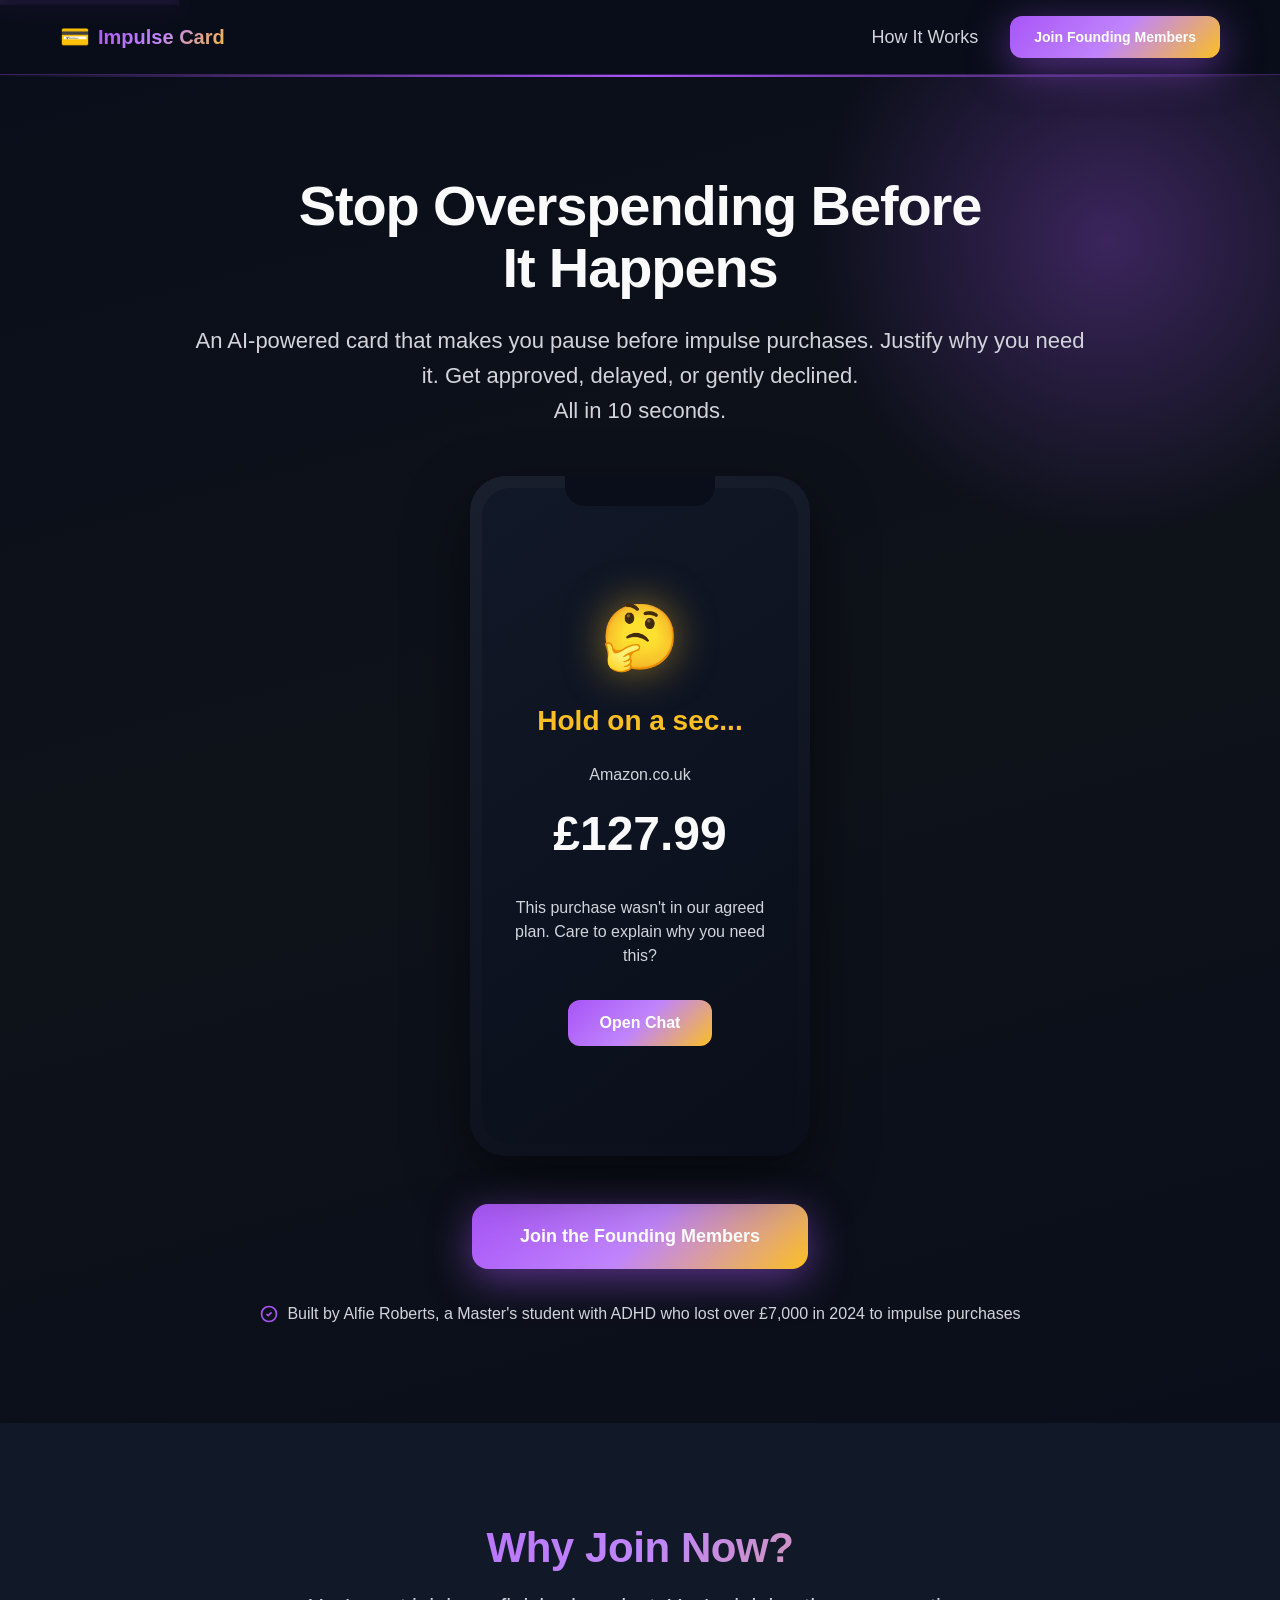
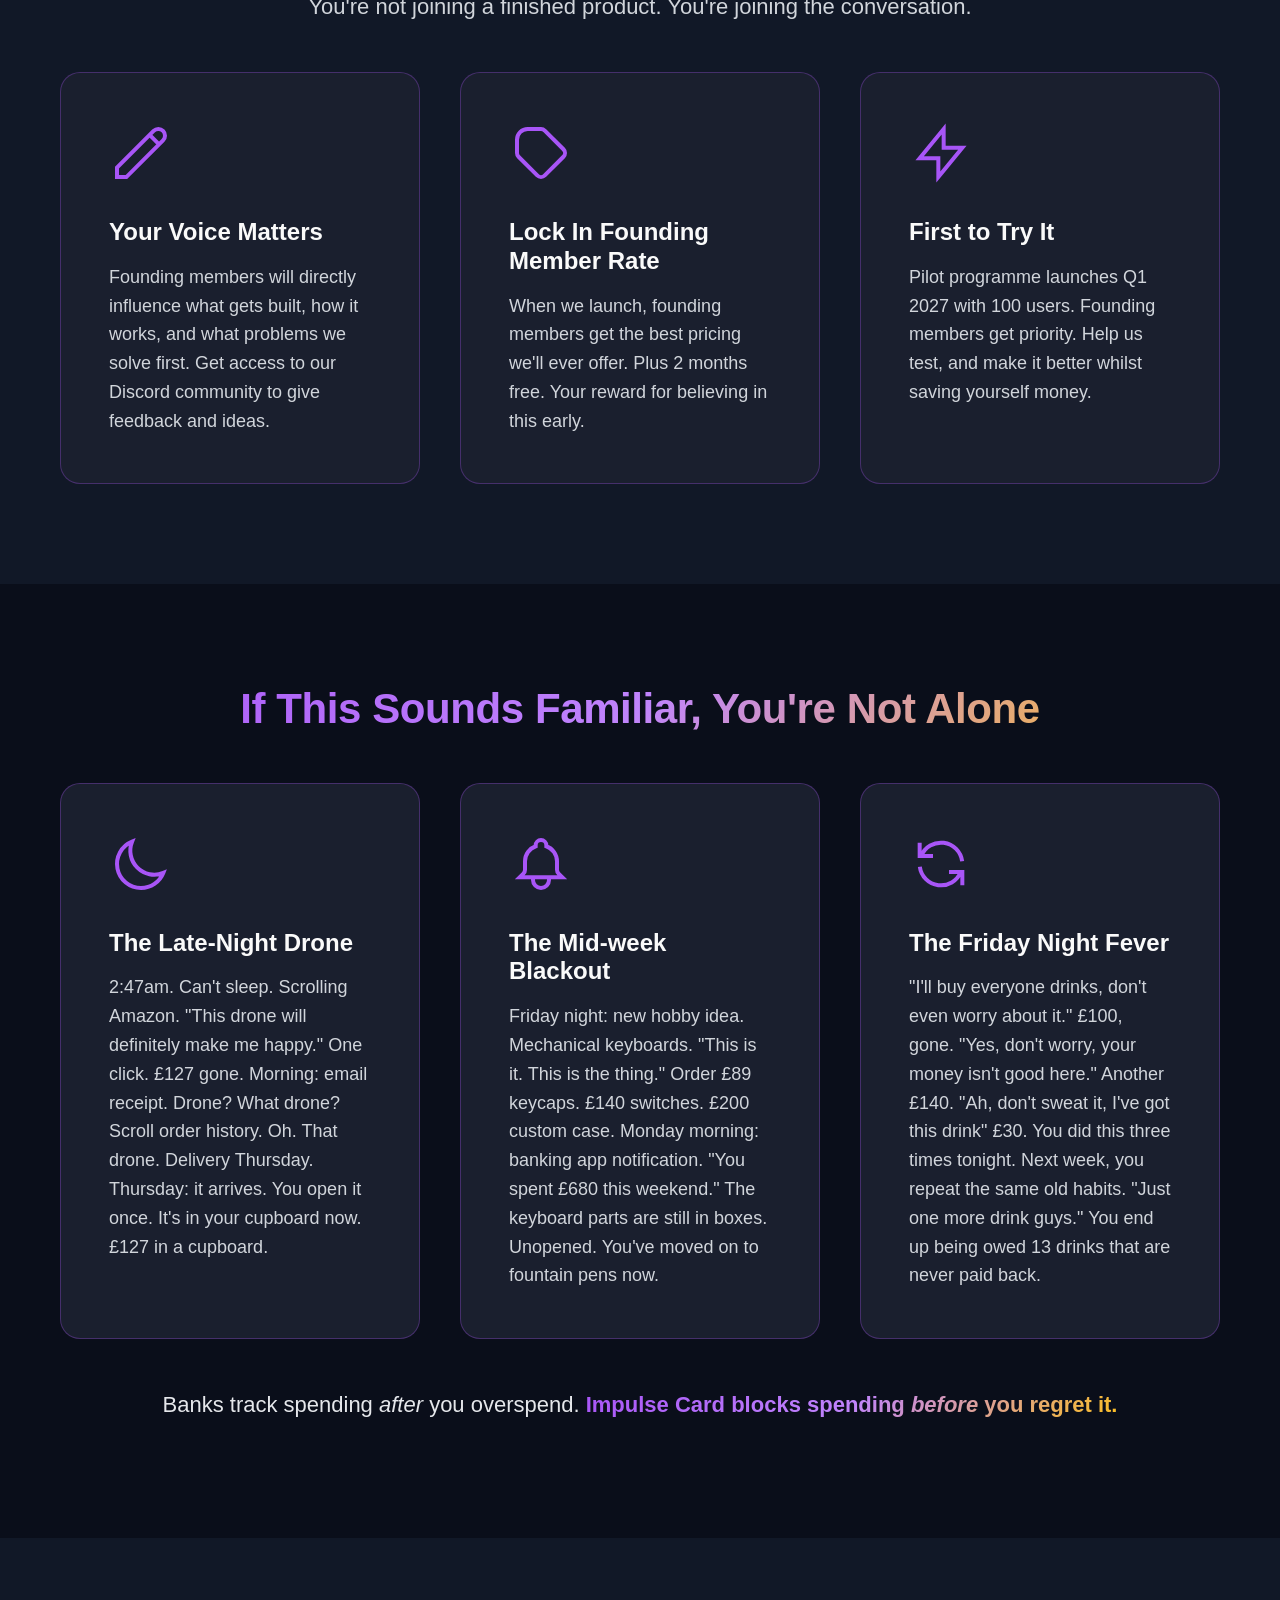
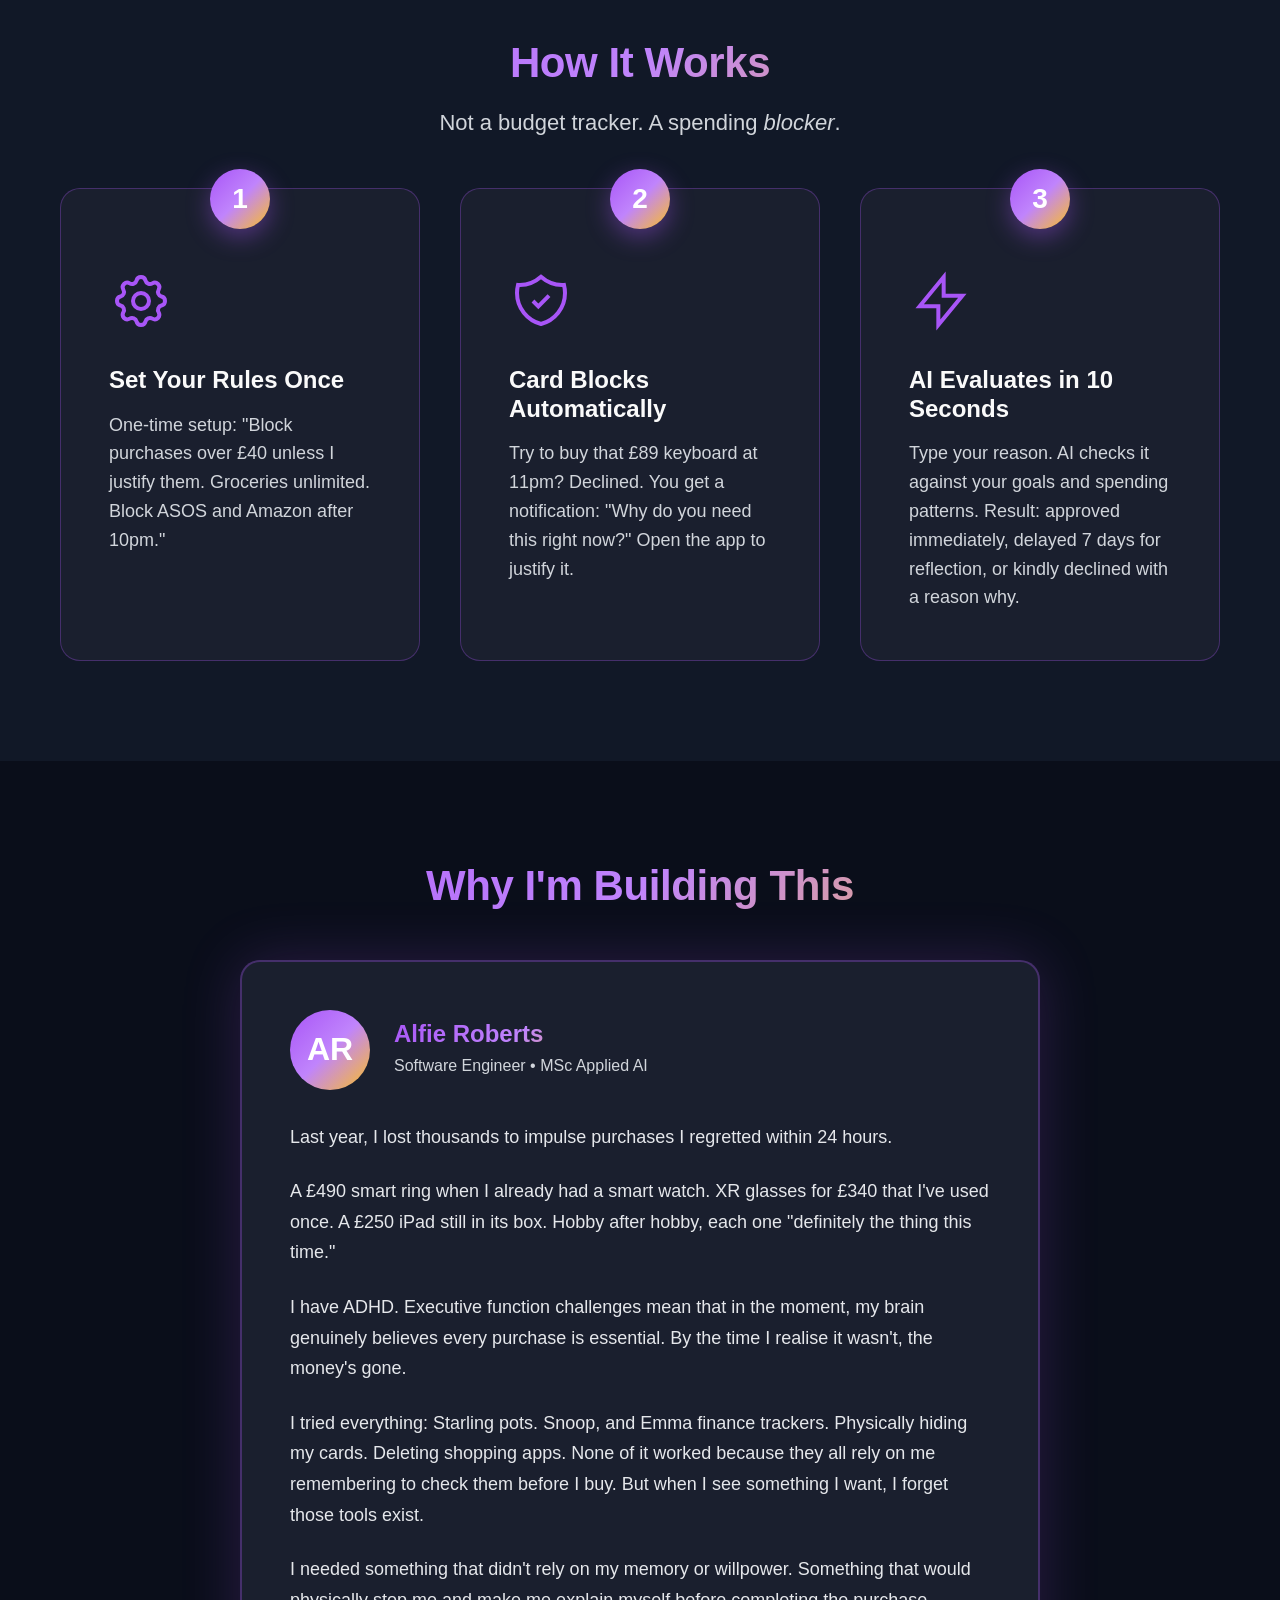
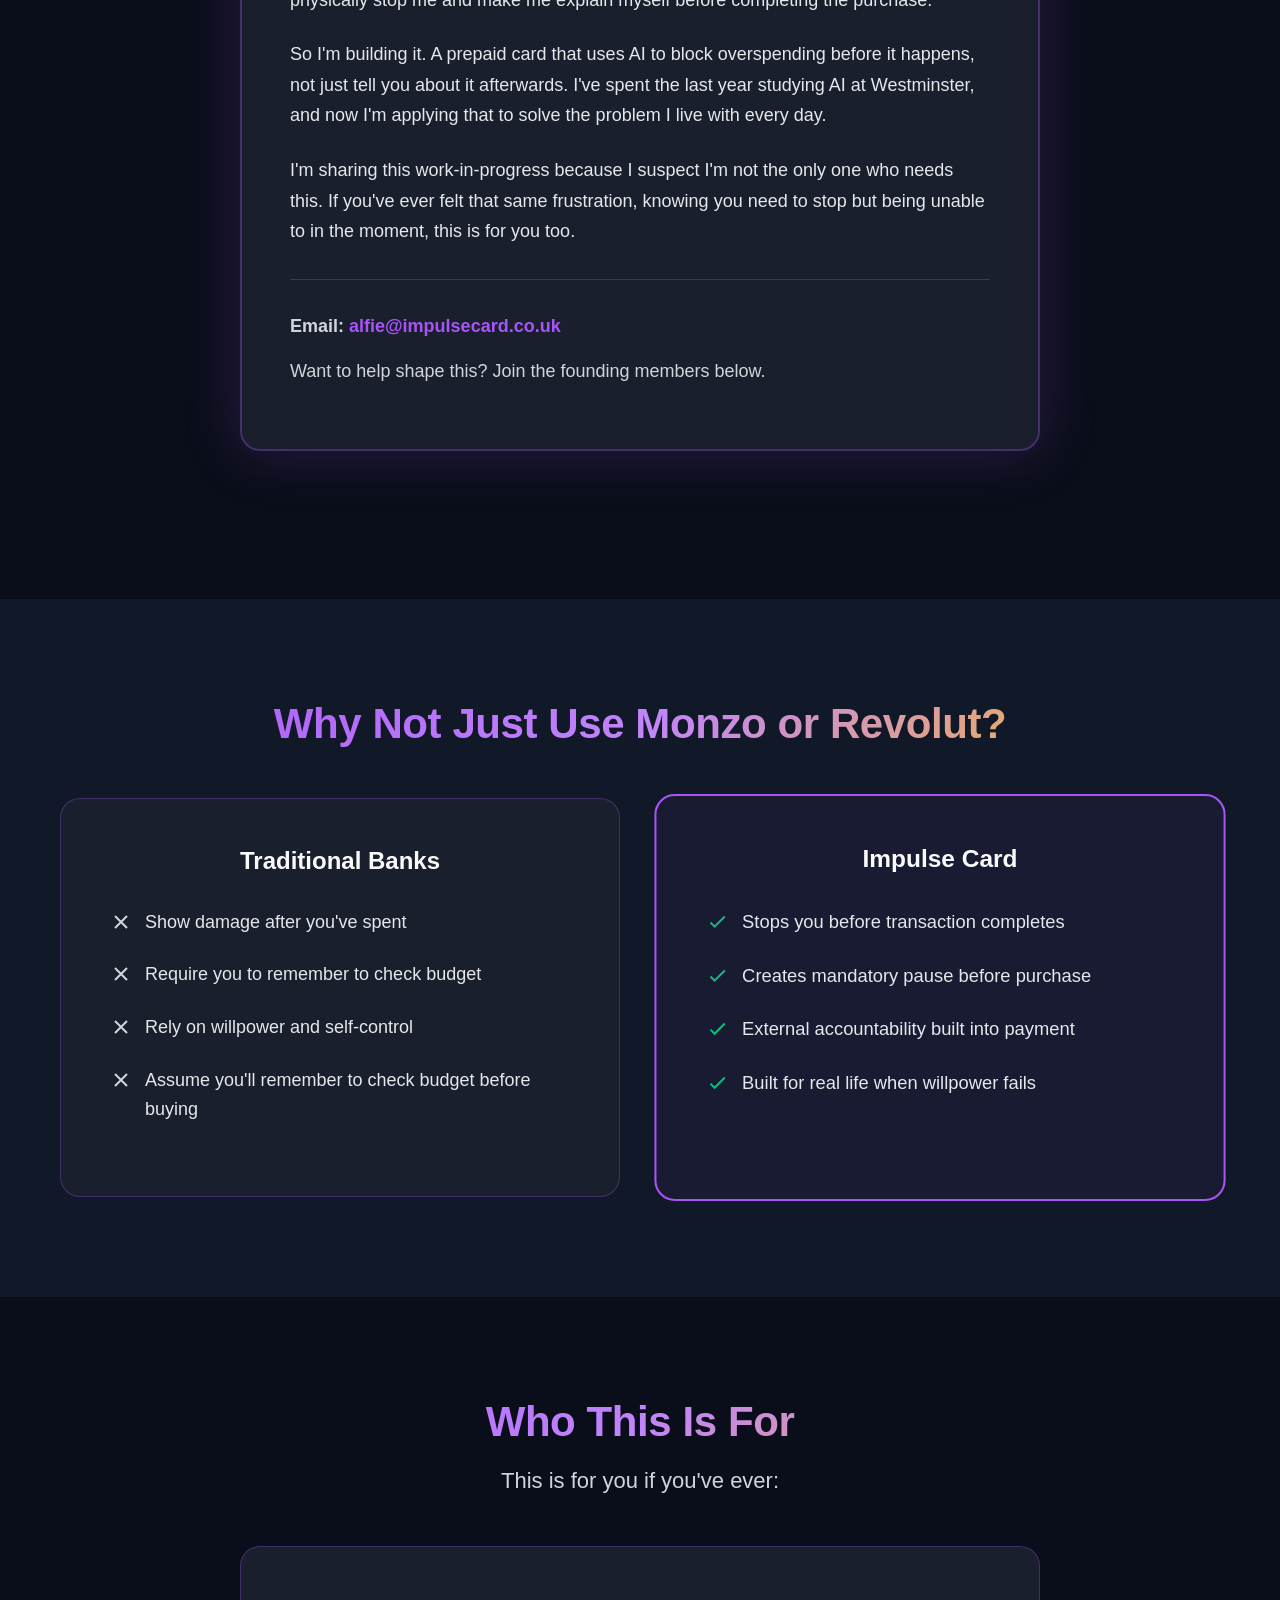
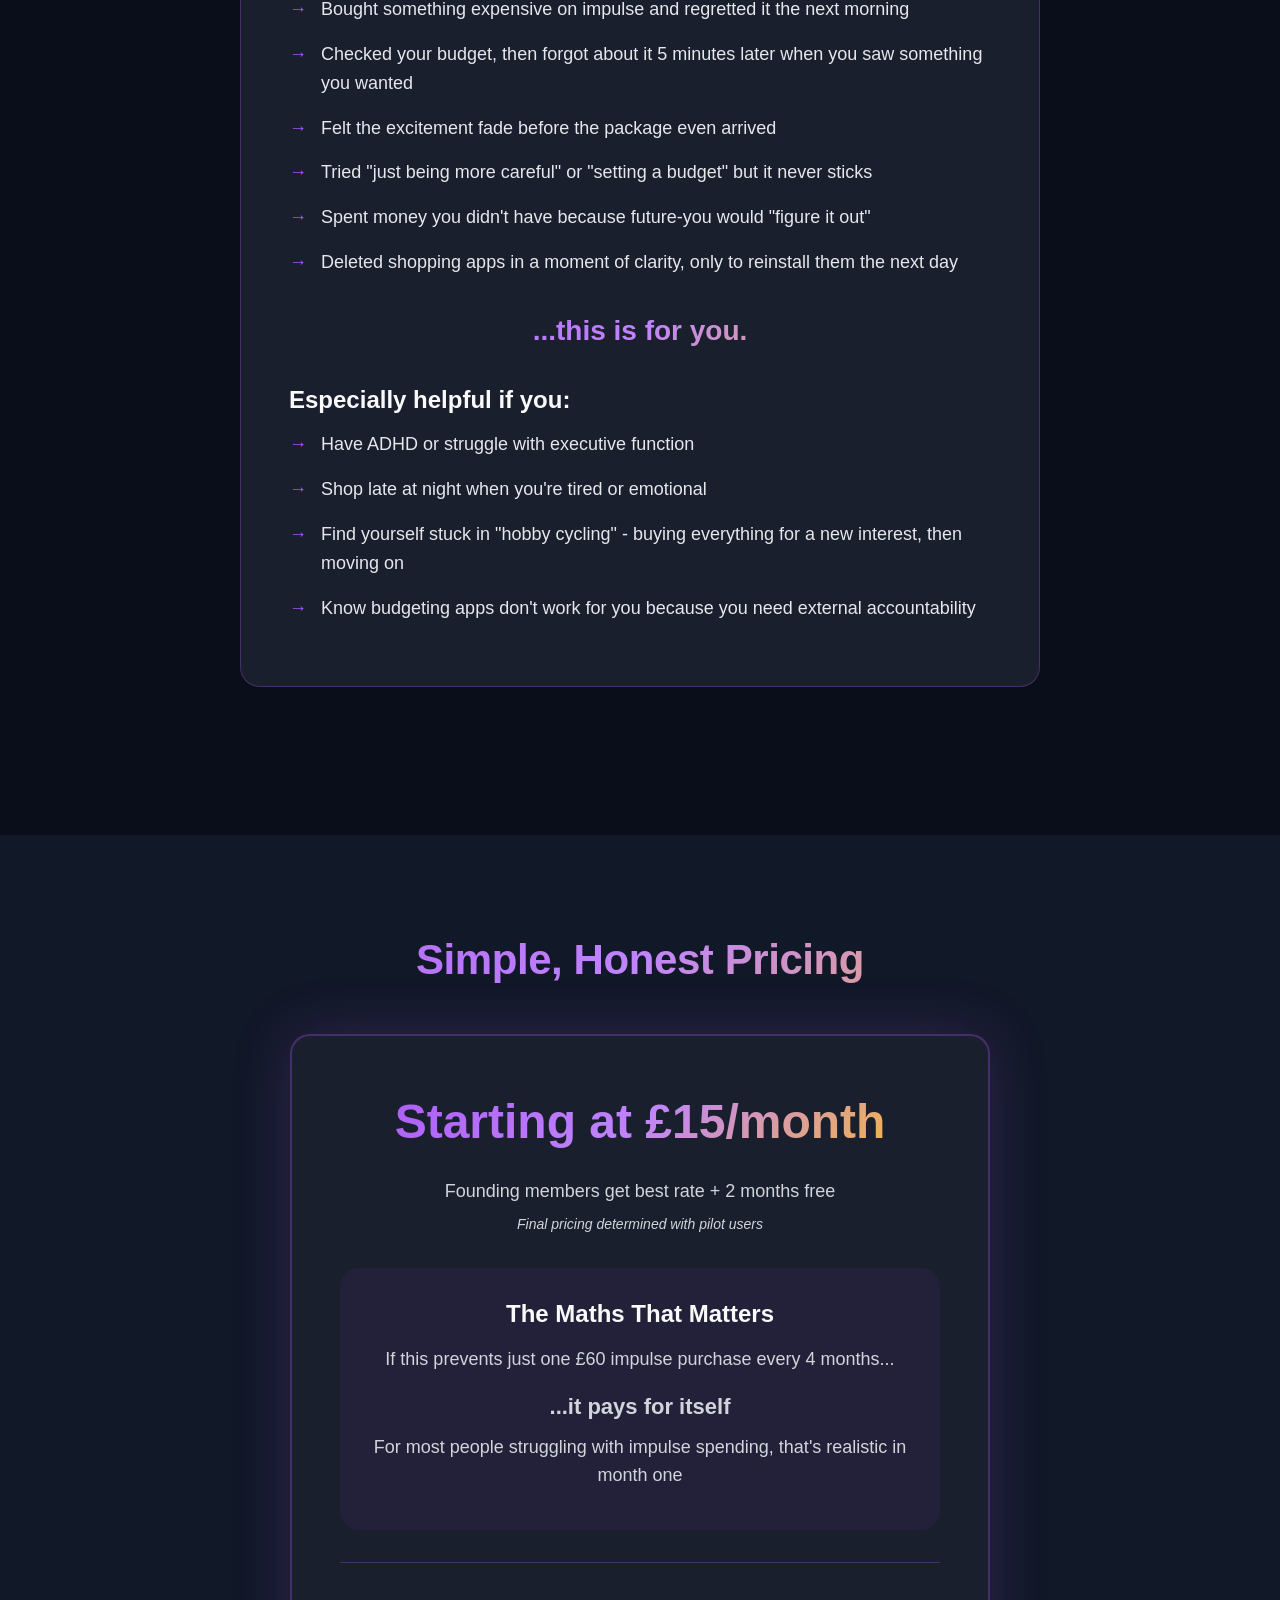
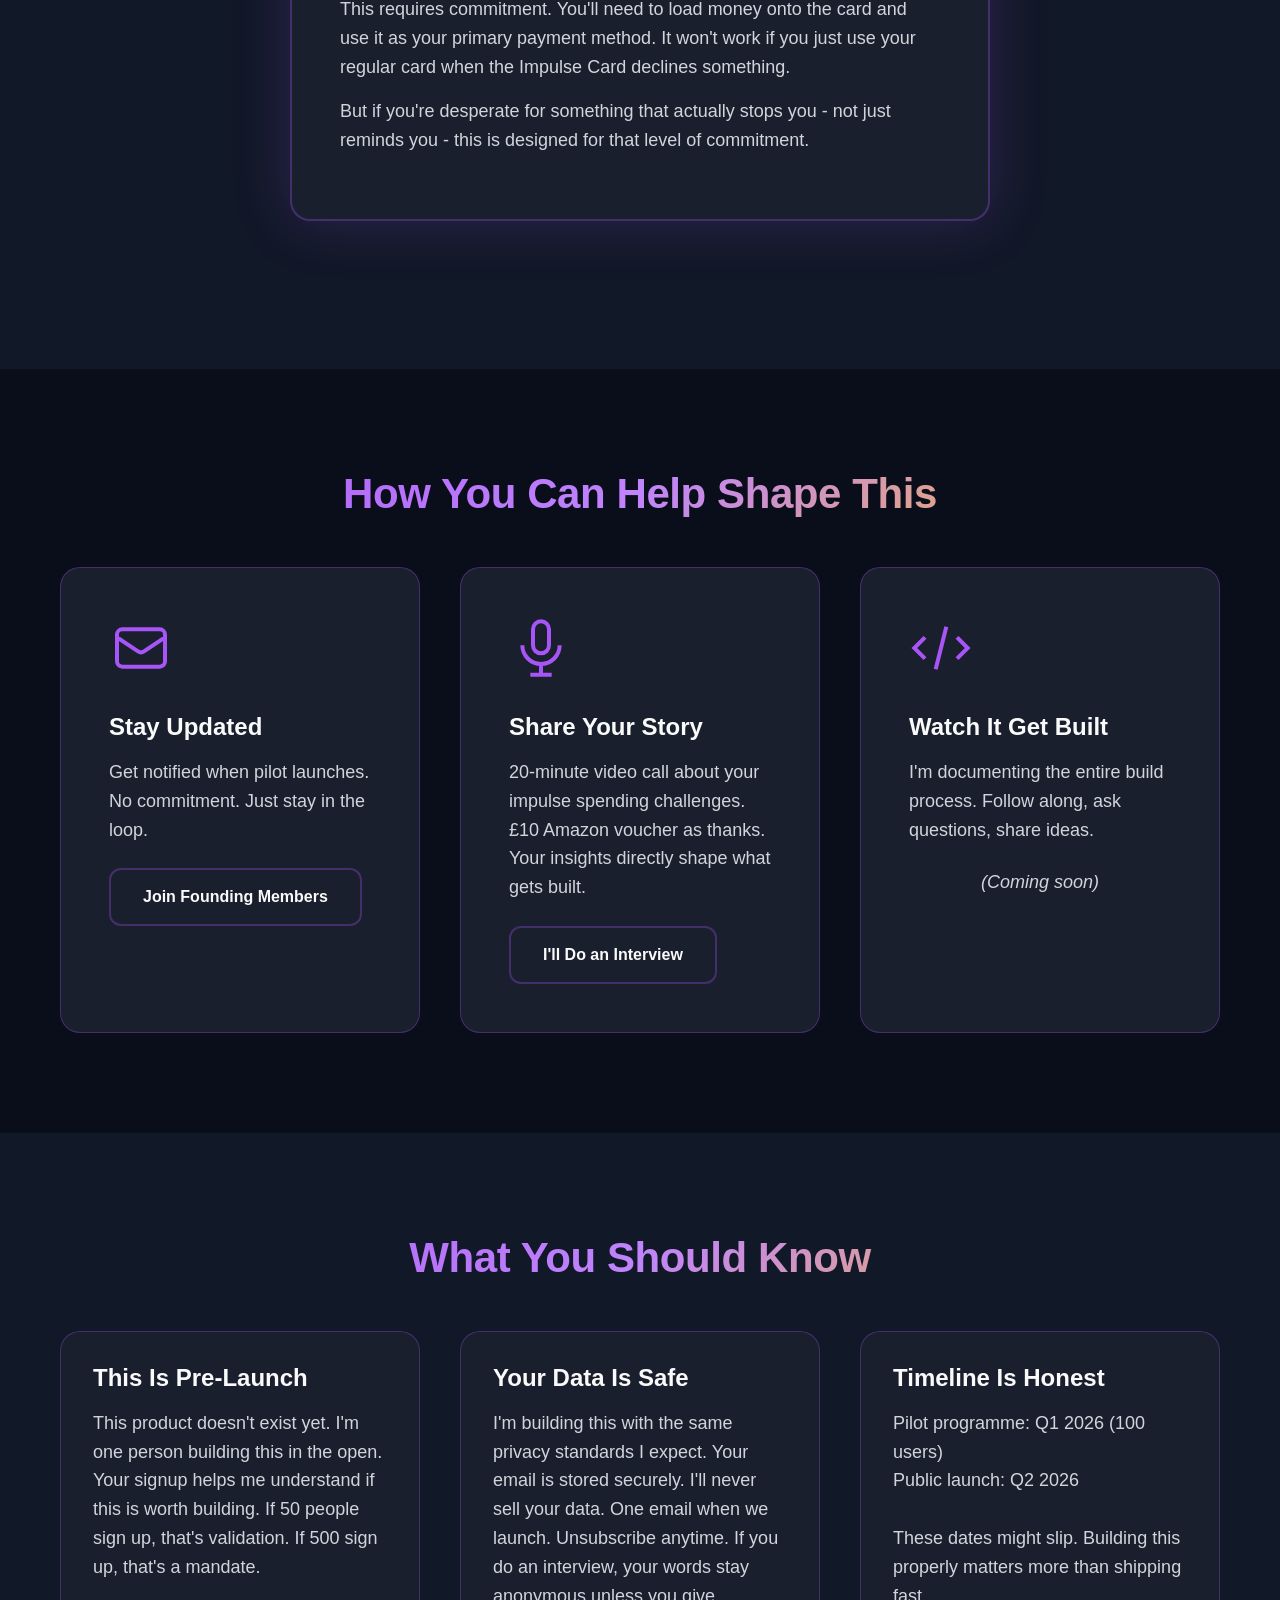
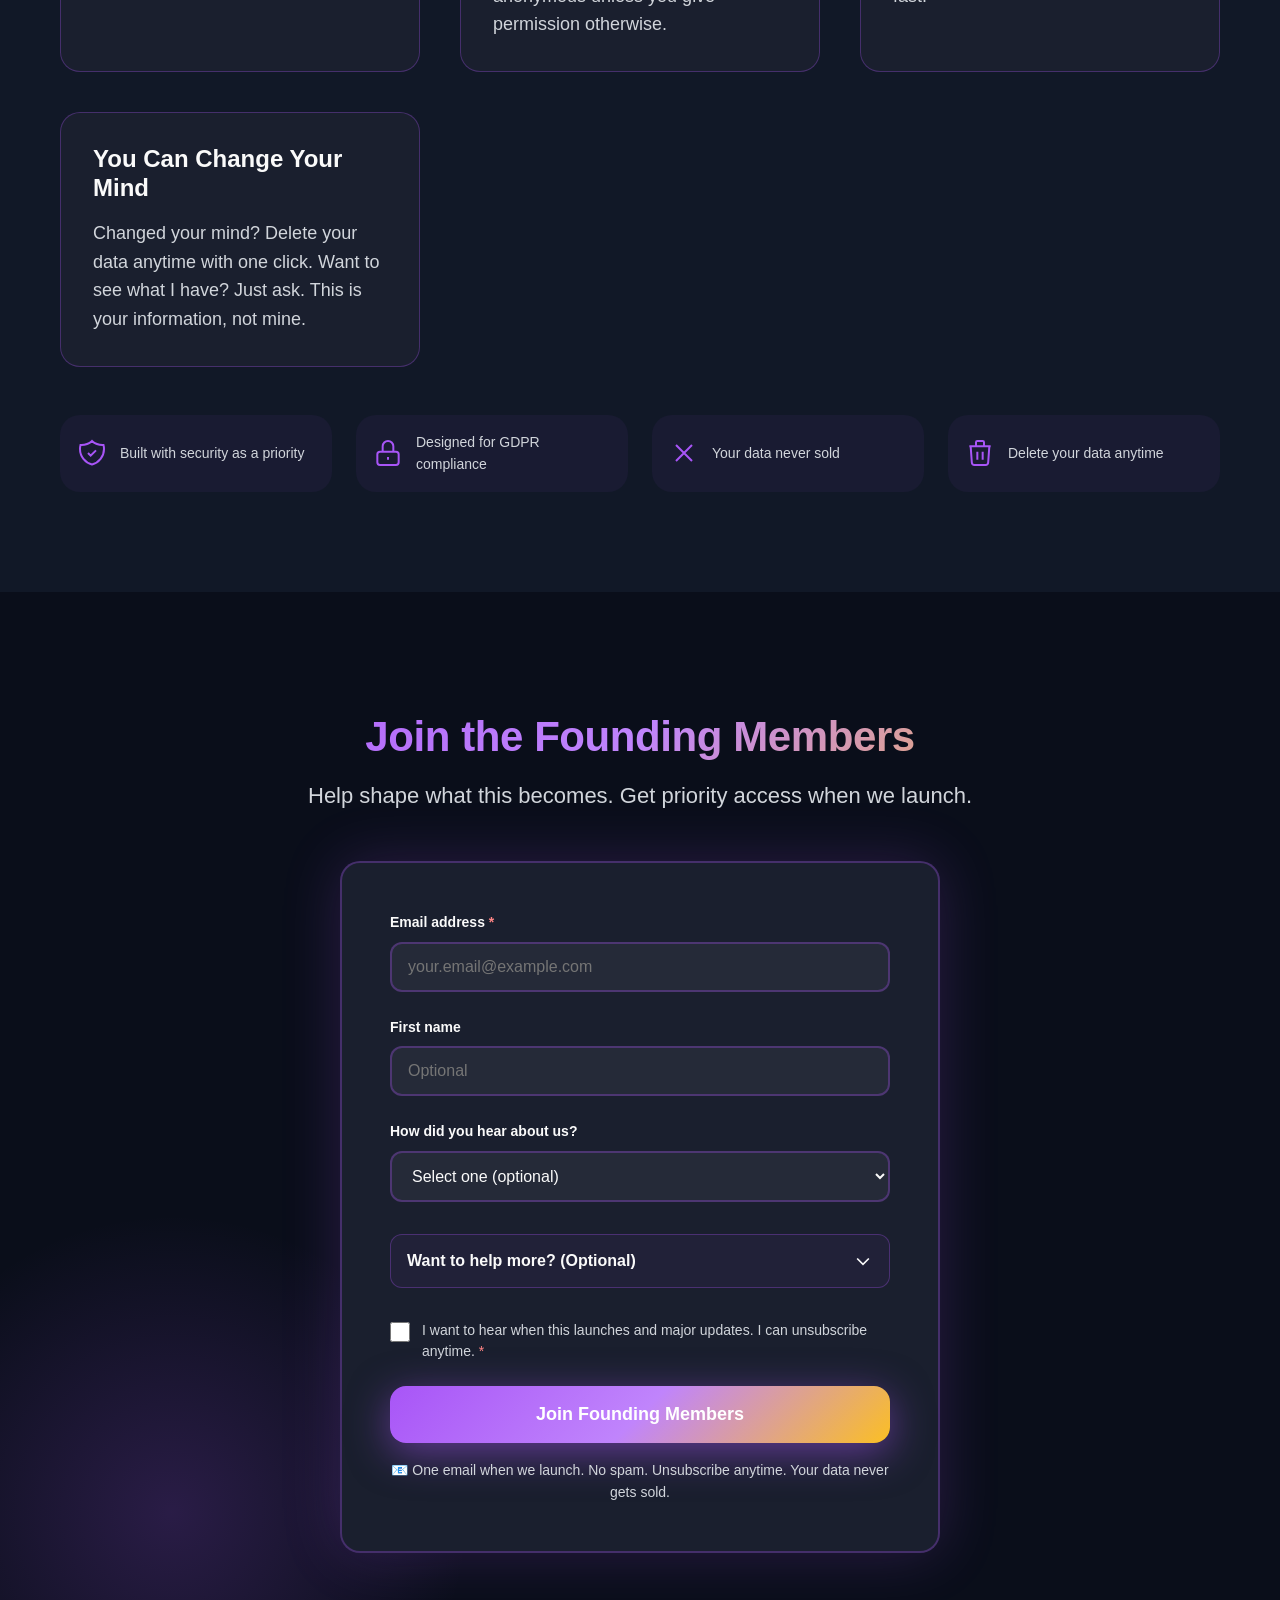
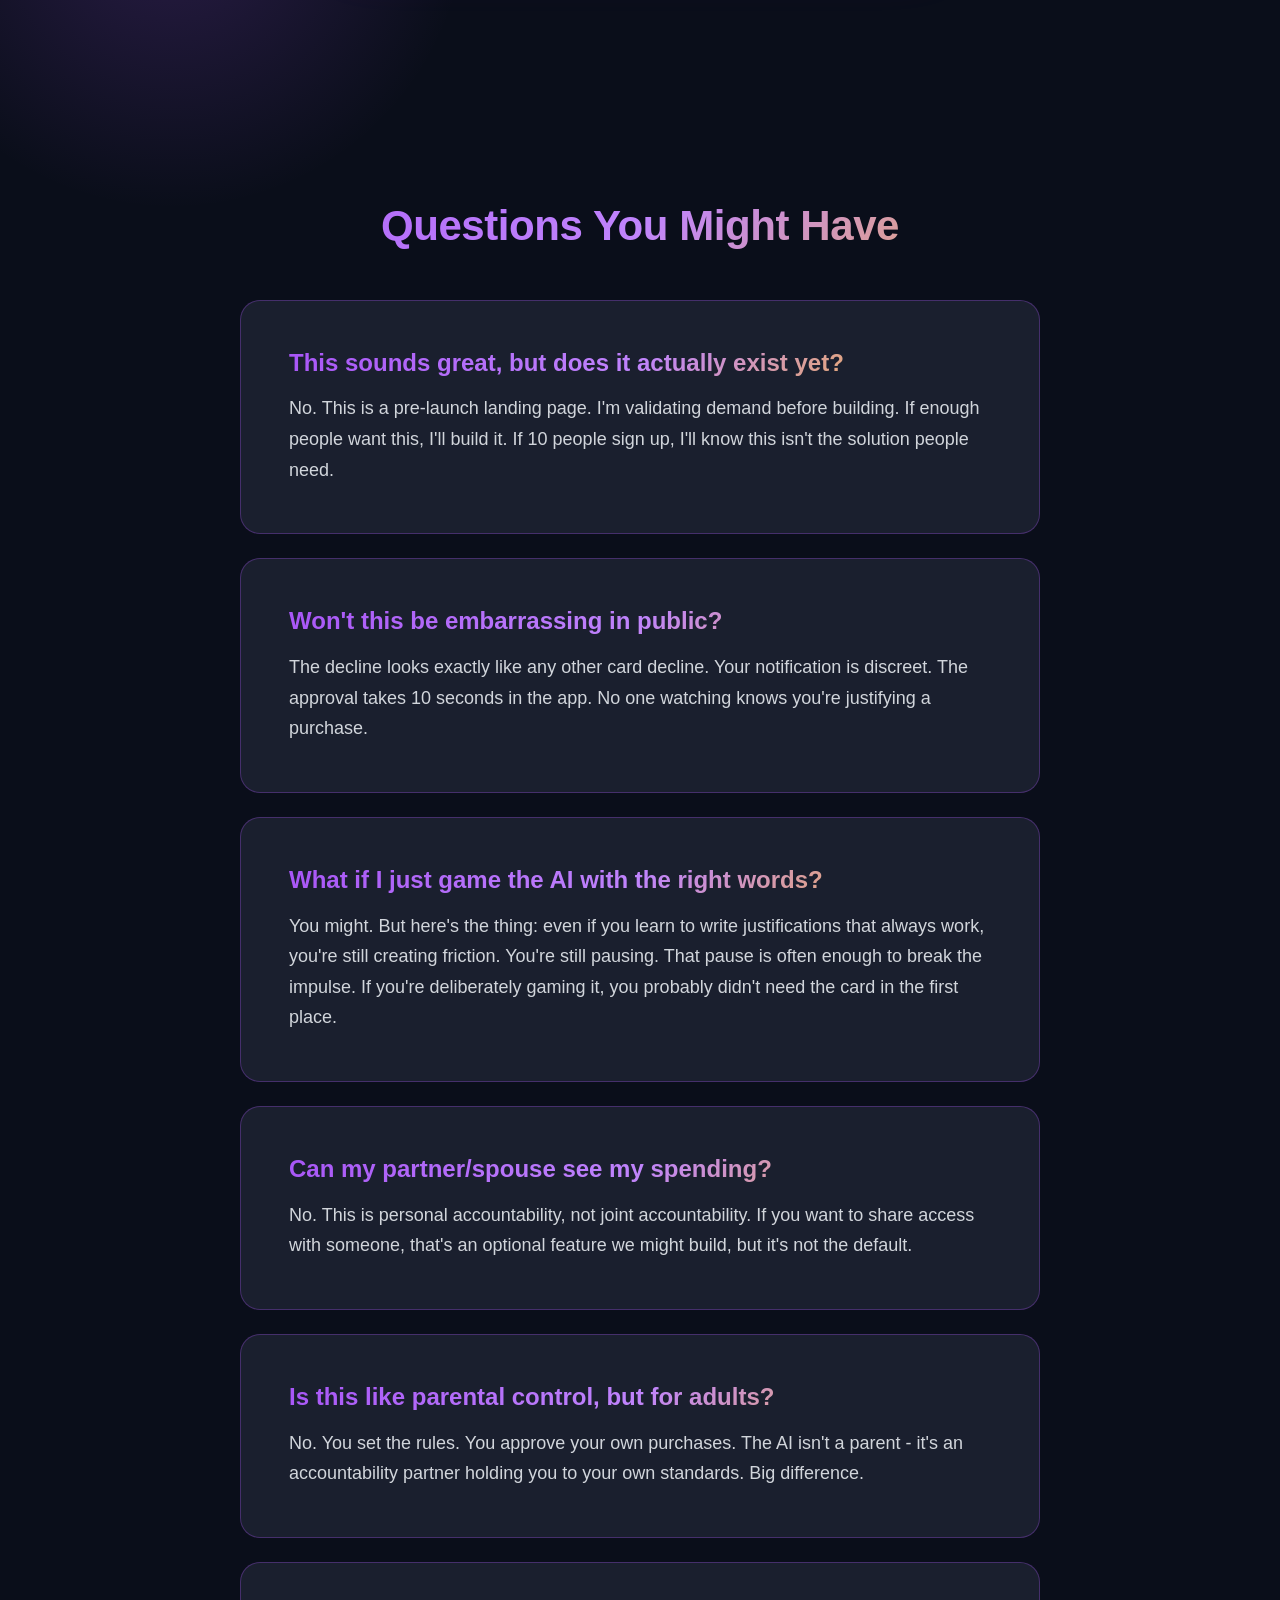
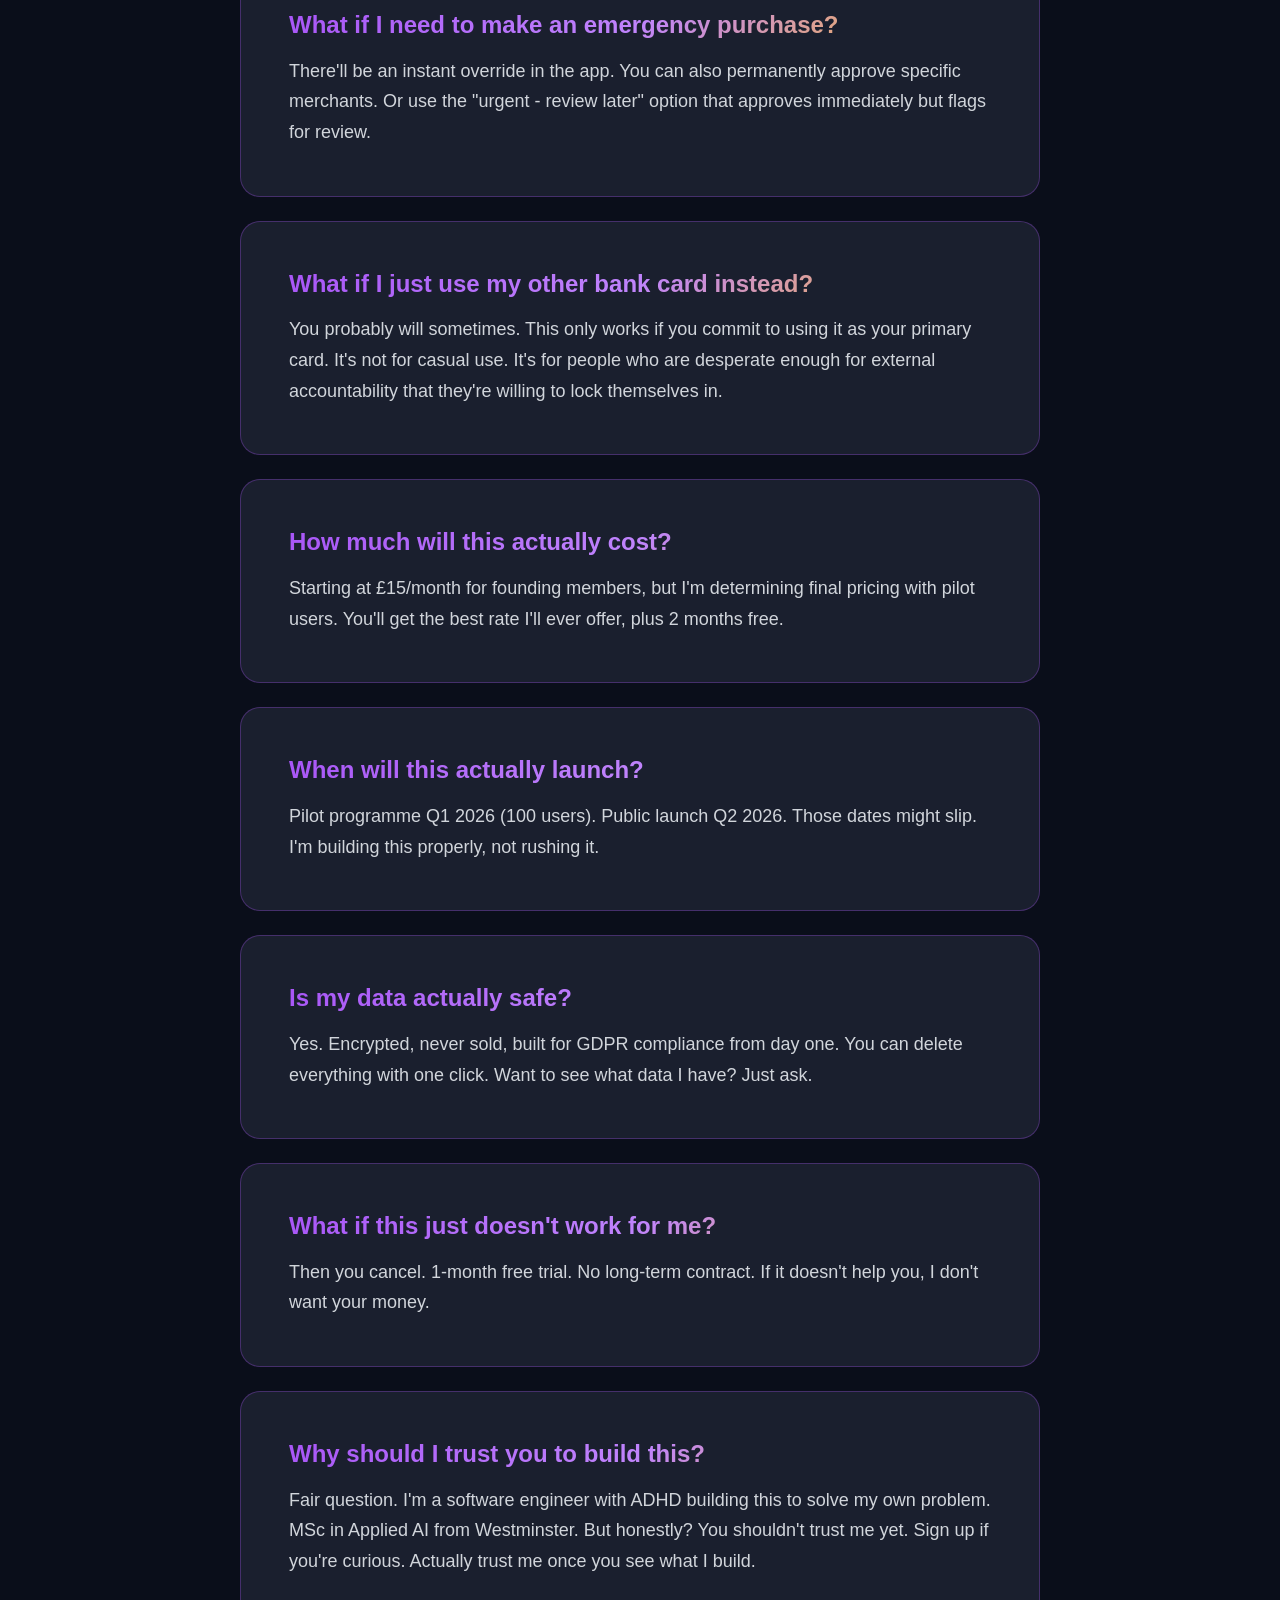
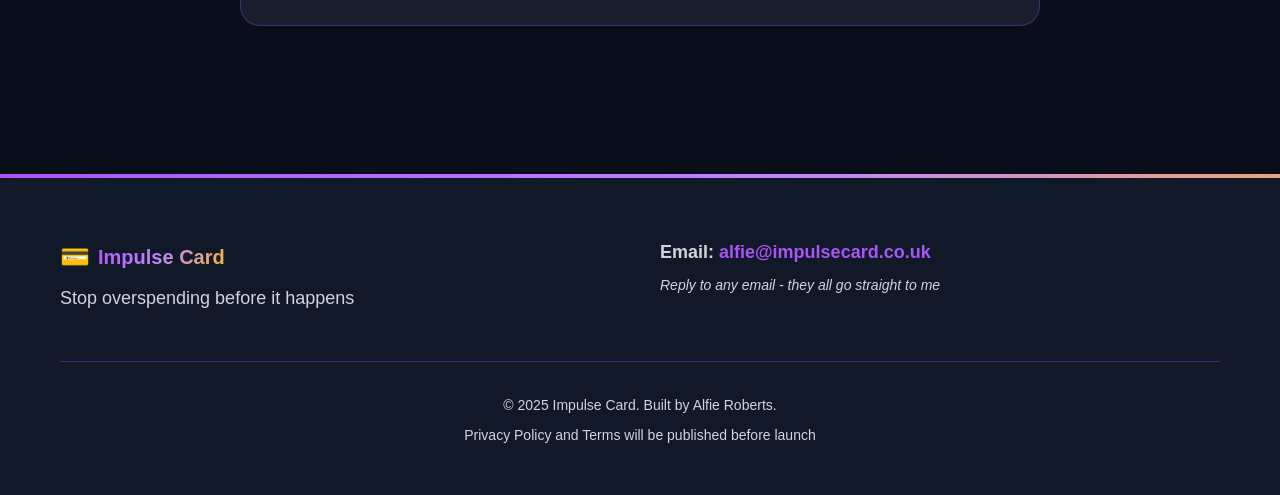
==== commit bd32bcd7: "Refactor code structure for improved readability and maintainability" ====
--- a/index.html
+++ b/index.html
@@ -22,10 +22,8 @@
     <!-- Favicon (using emoji as temporary placeholder) -->
     <link rel="icon" href="data:image/svg+xml,<svg xmlns=%22http://www.w3.org/2000/svg%22 viewBox=%220 0 100 100%22><text y=%22.9em%22 font-size=%2290%22>💳</text></svg>">
 
-    <!-- Preconnect to Google Fonts for performance -->
-    <link rel="preconnect" href="https://fonts.googleapis.com">
-    <link rel="preconnect" href="https://fonts.gstatic.com" crossorigin>
-    <link href="https://fonts.googleapis.com/css2?family=Inter:wght@400;600;700;800&display=swap" rel="stylesheet">
+    <!-- Self-hosted fonts for performance -->
+    <link rel="preload" href="css/fonts/inter-var.woff2" as="font" type="font/woff2" crossorigin>
 
     <!-- Stylesheet -->
     <link rel="stylesheet" href="css/style.css">
@@ -695,14 +693,14 @@
                                 </div>
 
                                 <div class="form-group">
-                                    <label class="form-checkbox">
-                                        <input type="checkbox" name="adhd_status" value="yes">
+                                    <label class="form-checkbox" for="adhdStatus">
+                                        <input type="checkbox" name="adhd_status" value="yes" id="adhdStatus">
                                         <span class="checkbox-label">I have ADHD (diagnosed or self-identified)</span>
                                     </label>
                                 </div>
 
                                 <div class="form-group">
-                                    <label class="form-checkbox">
+                                    <label class="form-checkbox" for="interviewVolunteer">
                                         <input type="checkbox" name="interview_volunteer" value="yes" id="interviewVolunteer">
                                         <span class="checkbox-label">I'm happy to do a 20-min interview (£10 Amazon voucher)</span>
                                     </label>
@@ -712,8 +710,8 @@
 
                         <!-- Required Marketing Consent -->
                         <div class="form-group">
-                            <label class="form-checkbox">
-                                <input type="checkbox" name="marketing_consent" value="yes" required>
+                            <label class="form-checkbox" for="marketingConsent">
+                                <input type="checkbox" name="marketing_consent" value="yes" id="marketingConsent" required>
                                 <span class="checkbox-label">
                                     I want to hear when this launches and major updates. I can unsubscribe anytime.
                                     <span class="required">*</span>
--- a/css/style.css
+++ b/css/style.css
@@ -1,3 +1,15 @@
+/* ========================================
+   FONT FACE DECLARATIONS
+   ======================================== */
+
+@font-face {
+    font-family: 'Inter';
+    font-style: normal;
+    font-weight: 100 900;
+    font-display: swap;
+    src: url('fonts/inter-var.woff2') format('woff2-variations');
+}
+
 /* ========================================
    CSS CUSTOM PROPERTIES (Design System)
    ======================================== */
@@ -17,7 +29,7 @@
 
     /* Text */
     --text-primary: #FAFAFA;
-    --text-secondary: #9CA3AF;
+    --text-secondary: #D1D5DB;
     --text-tertiary: #E5E7EB;
 
     /* Gradients */
@@ -699,21 +711,6 @@
     overflow: hidden;
 }
 
-.value-card::before,
-.problem-card::before,
-.help-card::before {
-    content: '';
-    position: absolute;
-    top: 0;
-    left: 0;
-    width: 100%;
-    height: 4px;
-    background: var(--gradient-primary);
-    transform: scaleX(0);
-    transform-origin: left;
-    transition: transform 0.3s ease;
-}
-
 .value-card:hover,
 .problem-card:hover,
 .step-card:hover,
@@ -721,12 +718,6 @@
     transform: translateY(-8px);
     box-shadow: var(--shadow-card-hover);
     border-color: var(--primary-violet);
-}
-
-.value-card:hover::before,
-.problem-card:hover::before,
-.help-card:hover::before {
-    transform: scaleX(1);
 }
 
 .card-icon {
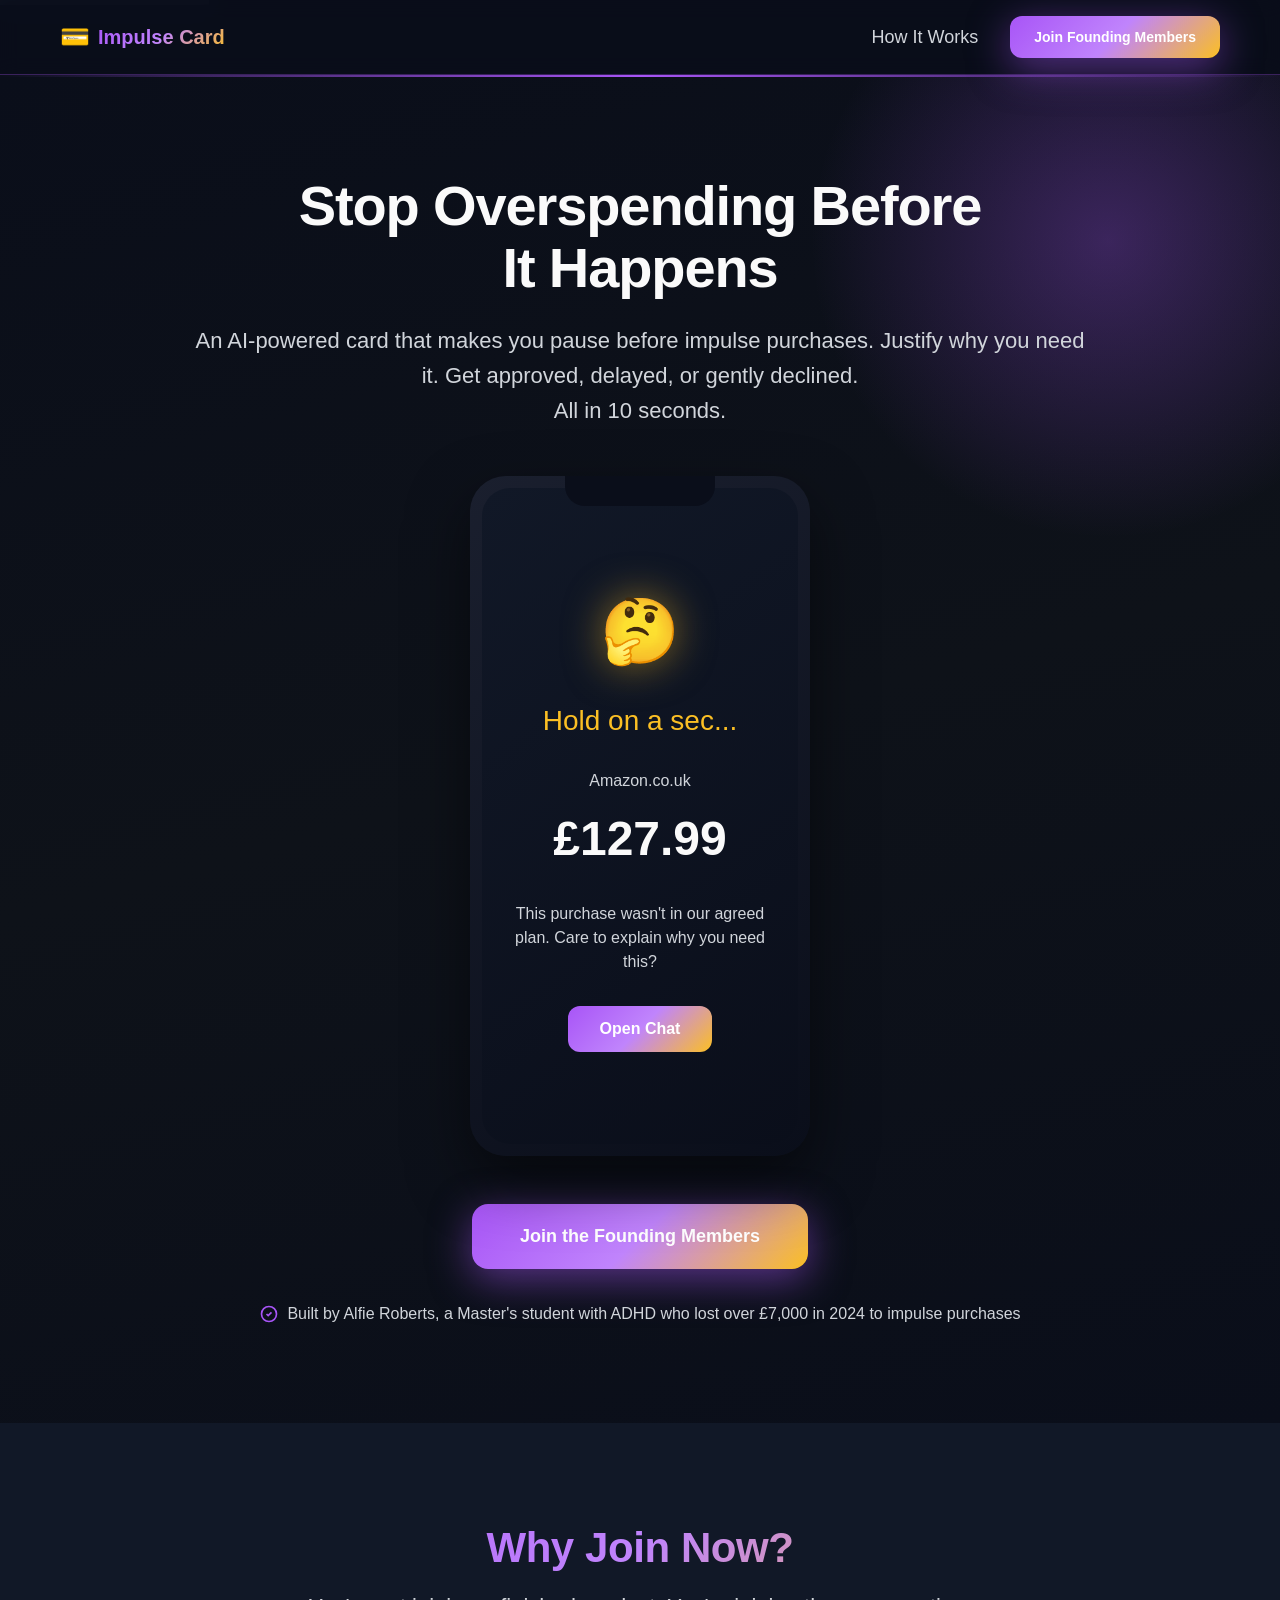
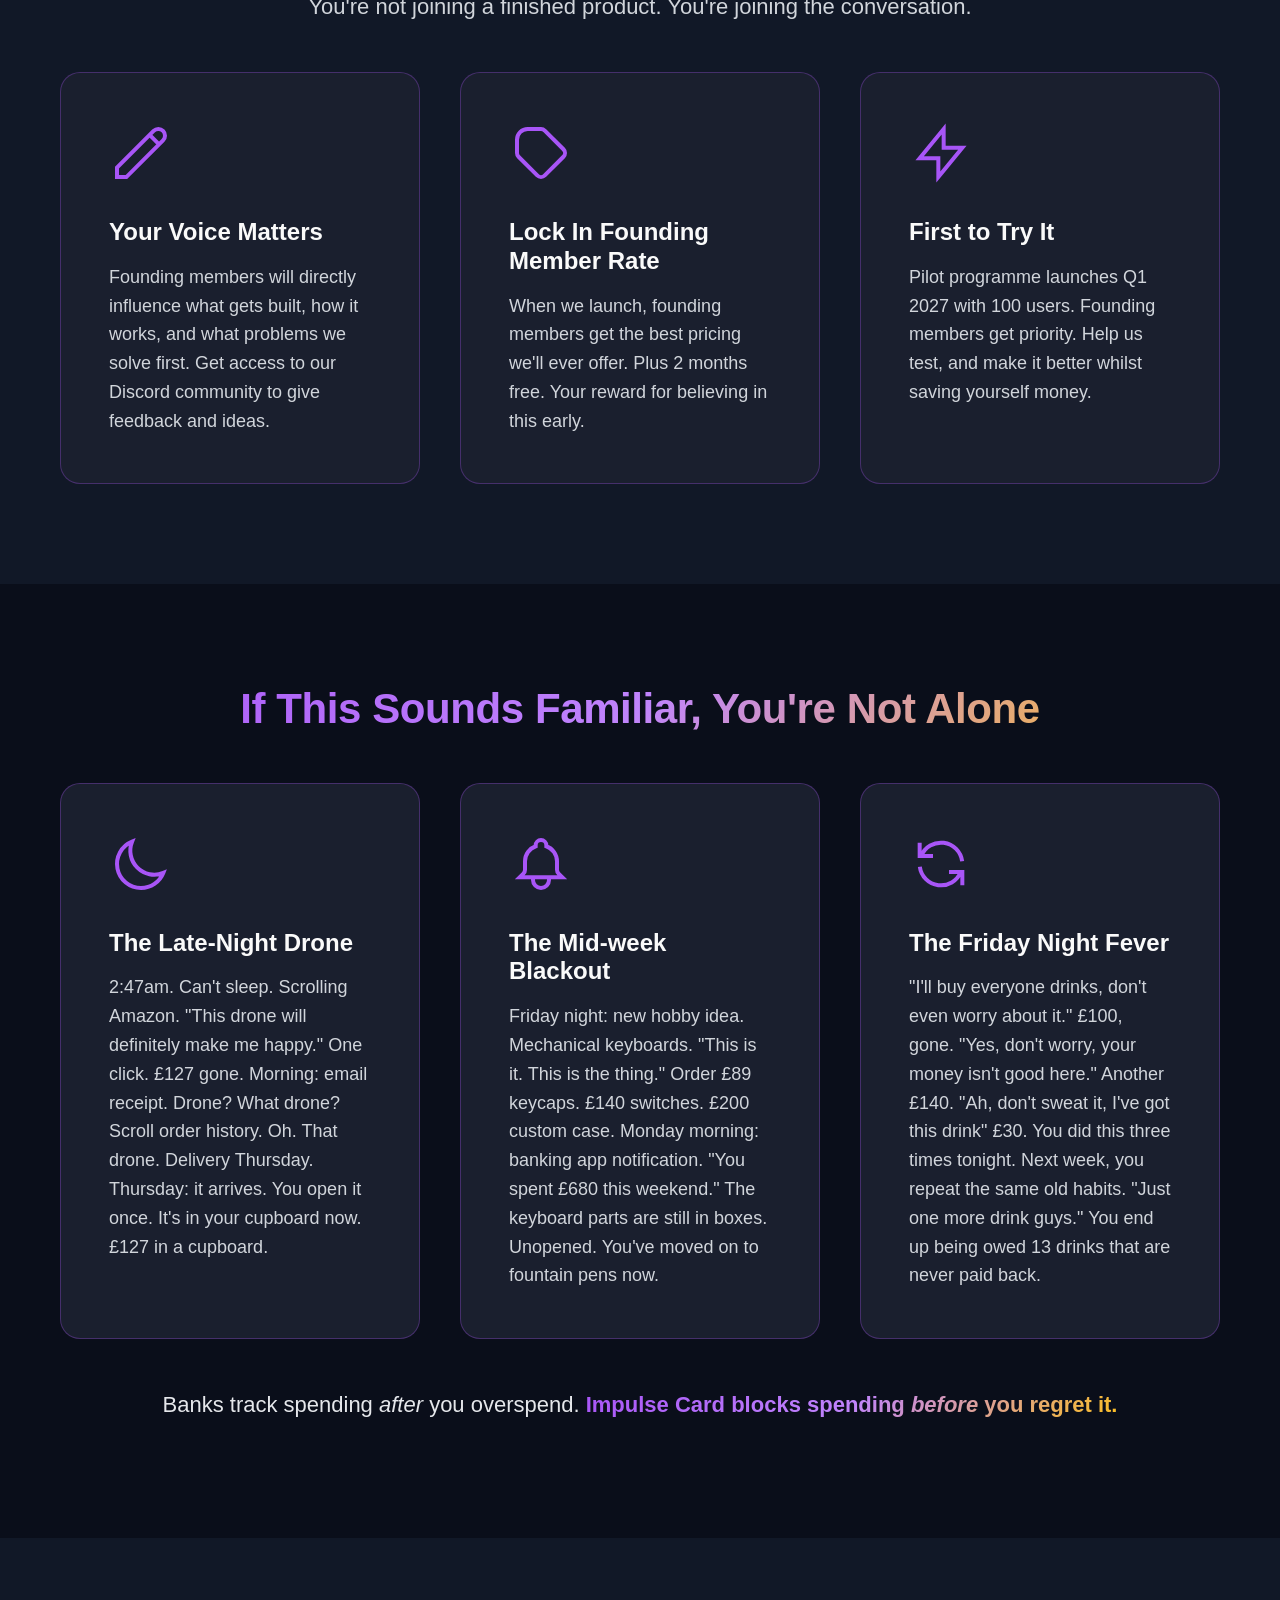
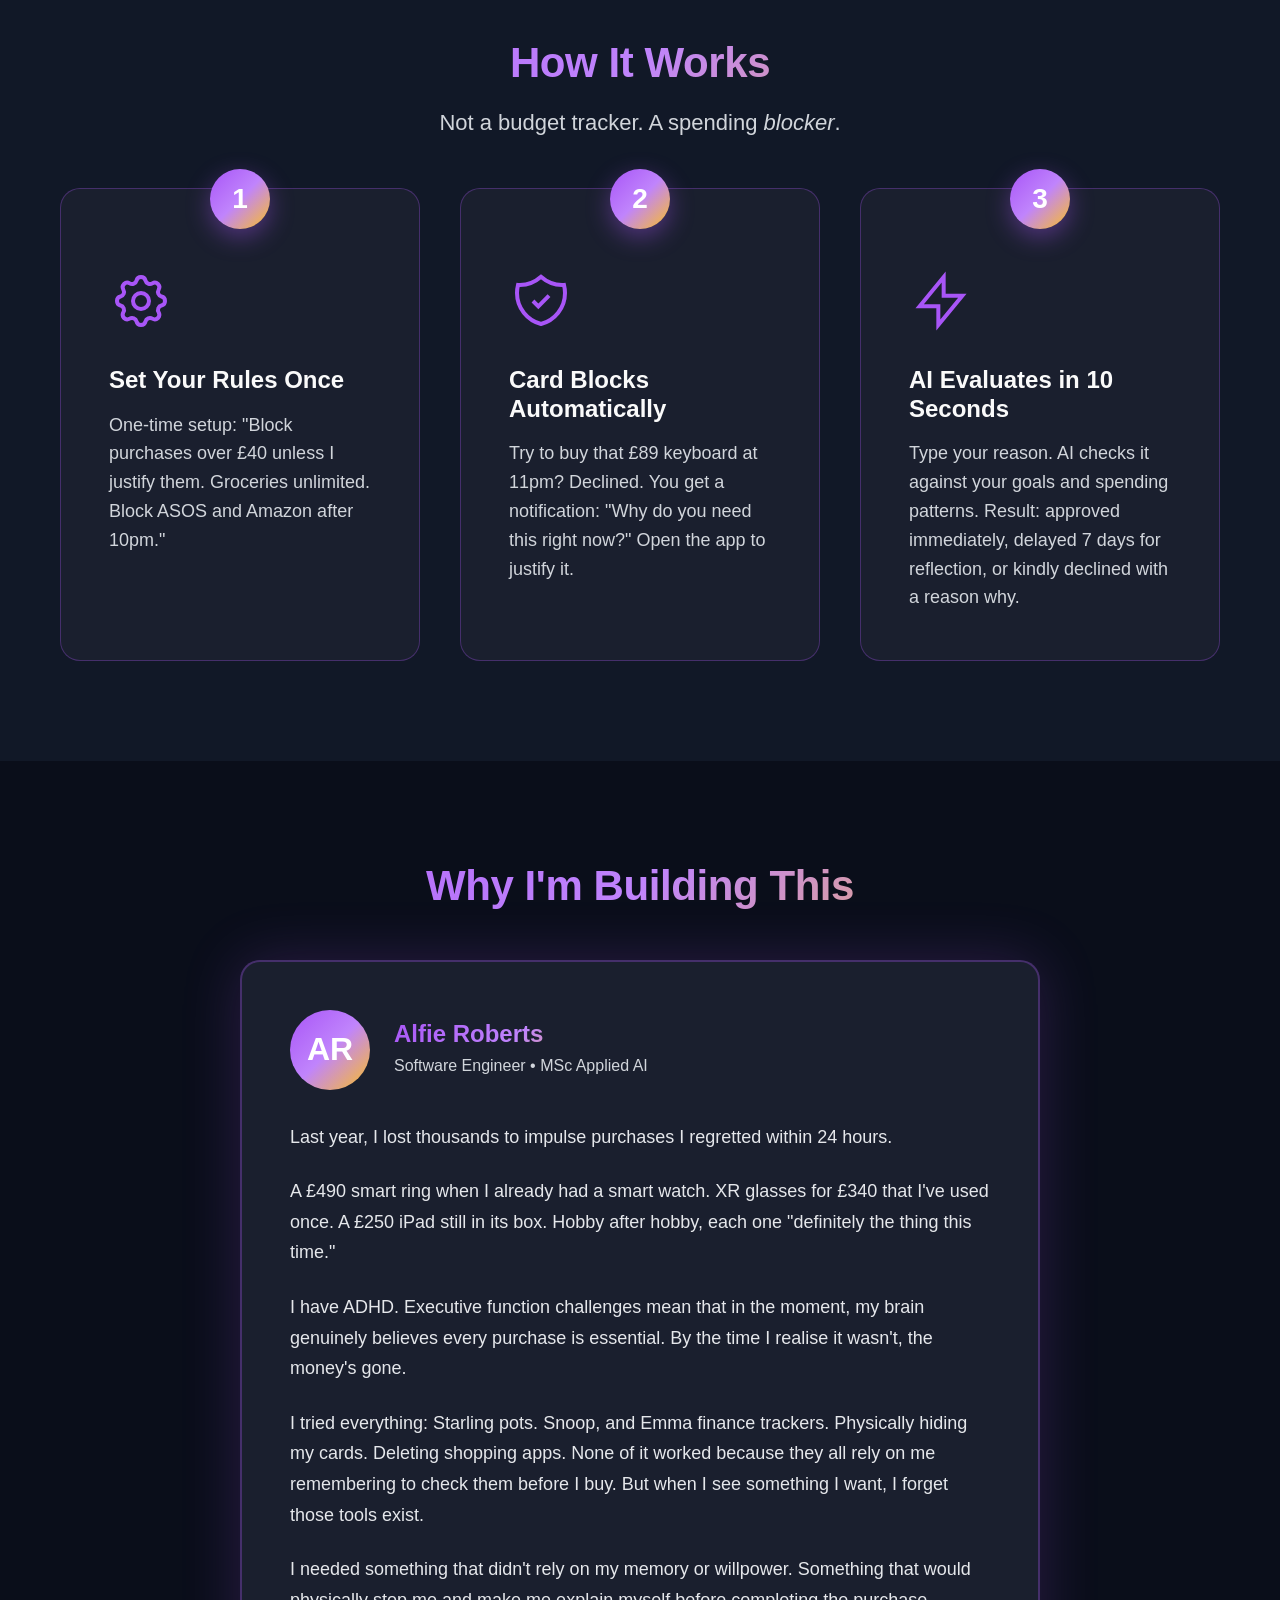
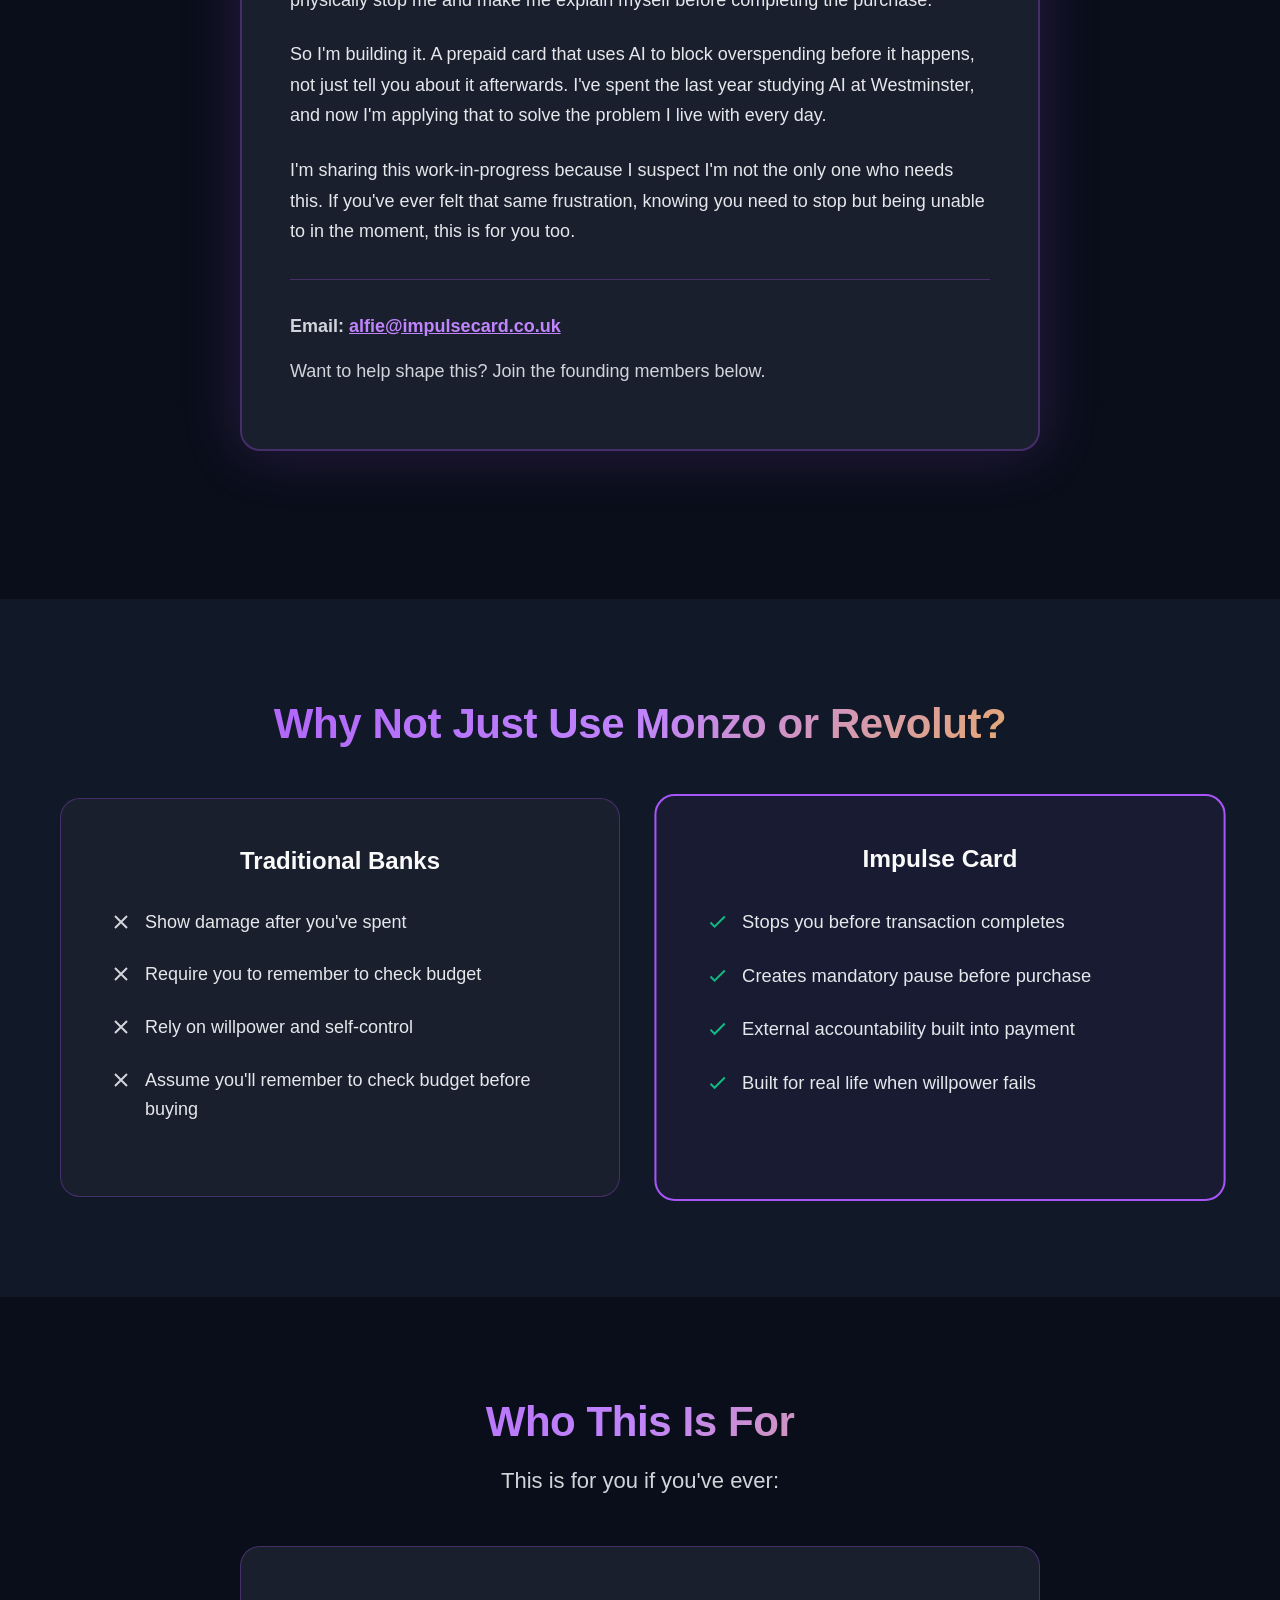
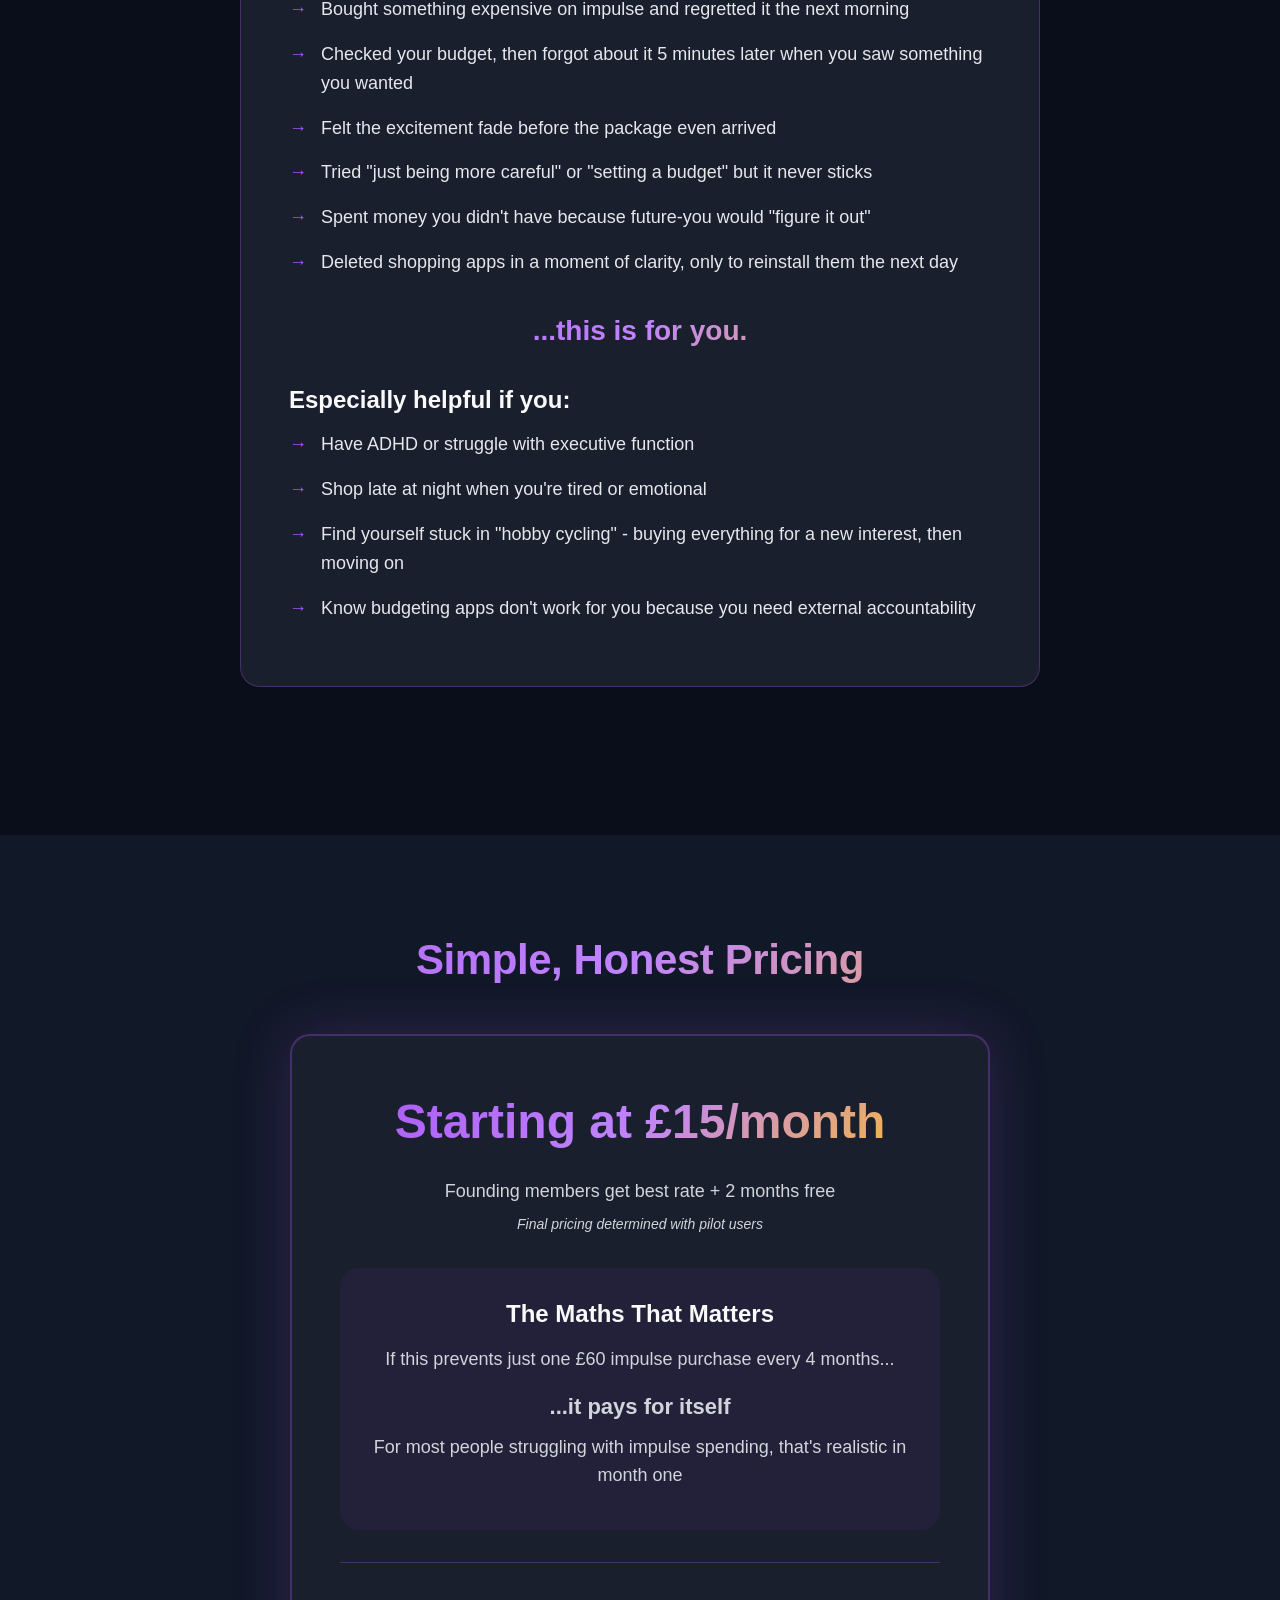
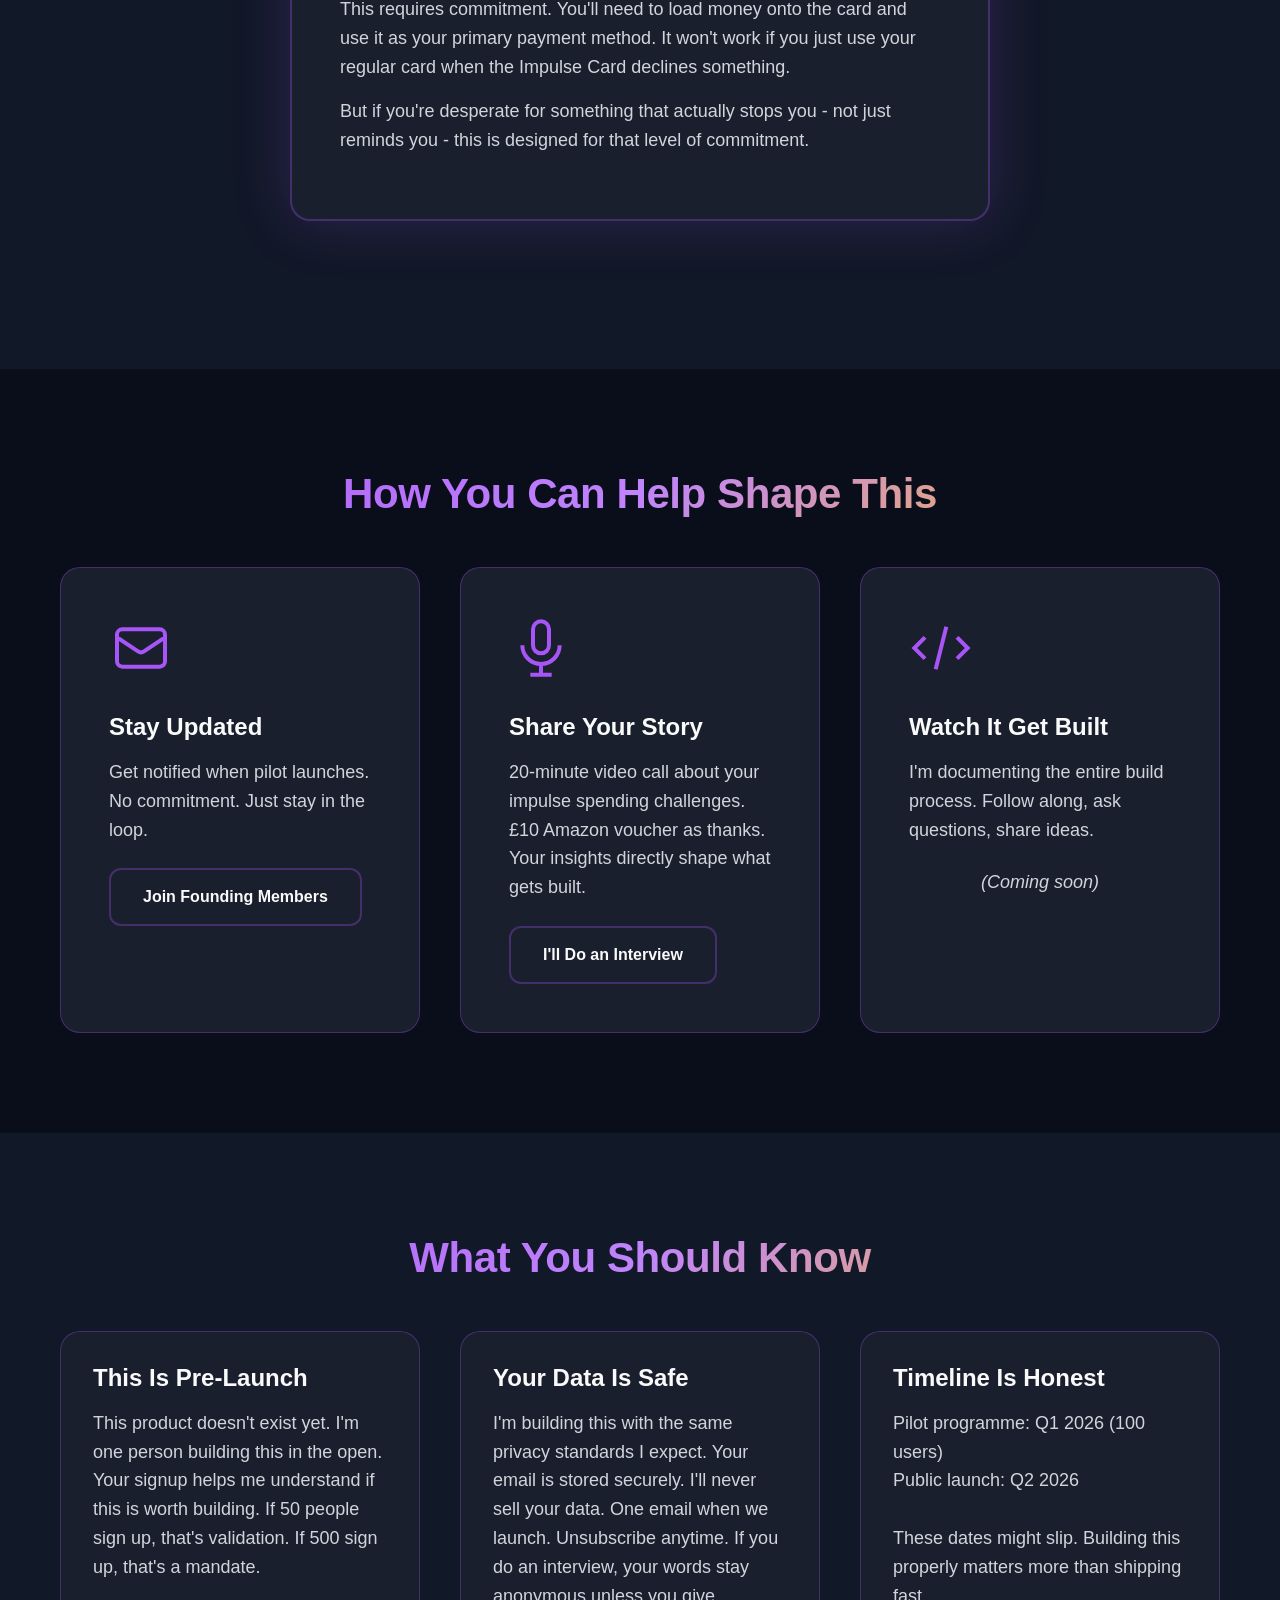
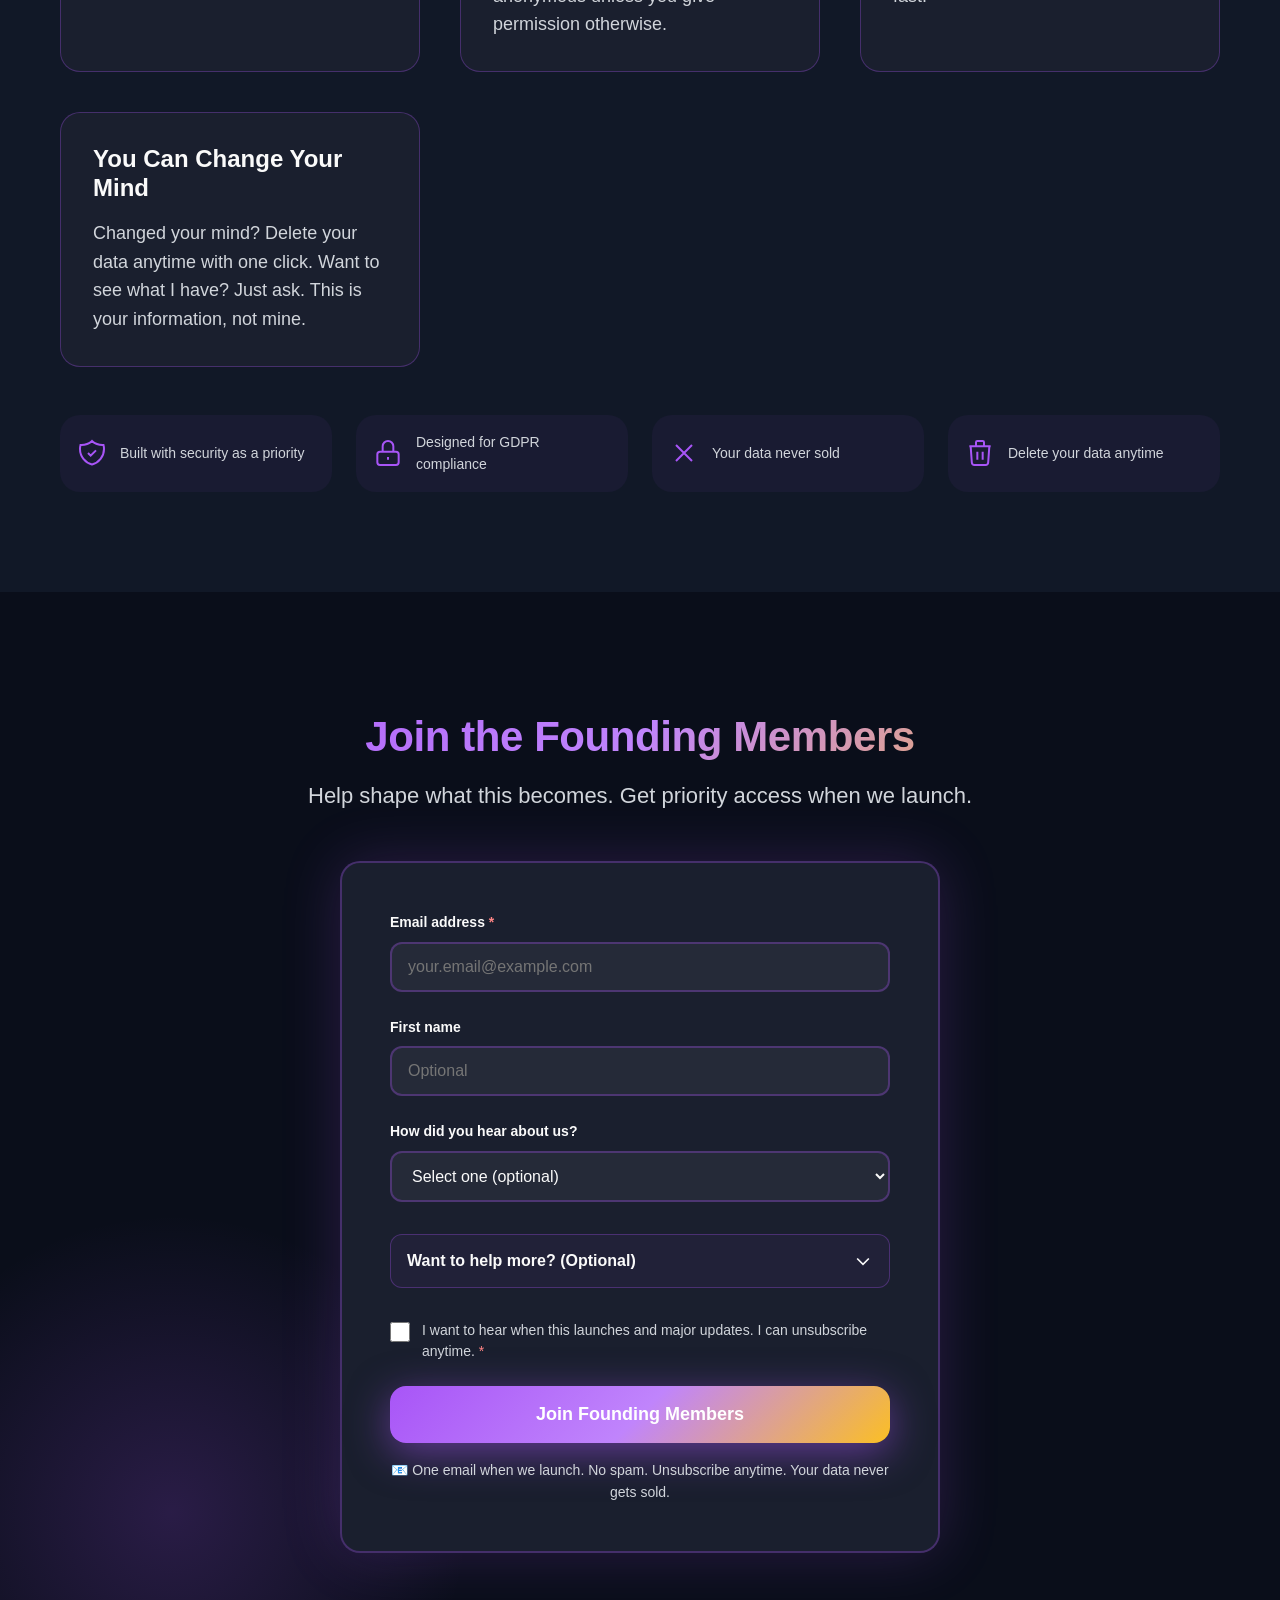
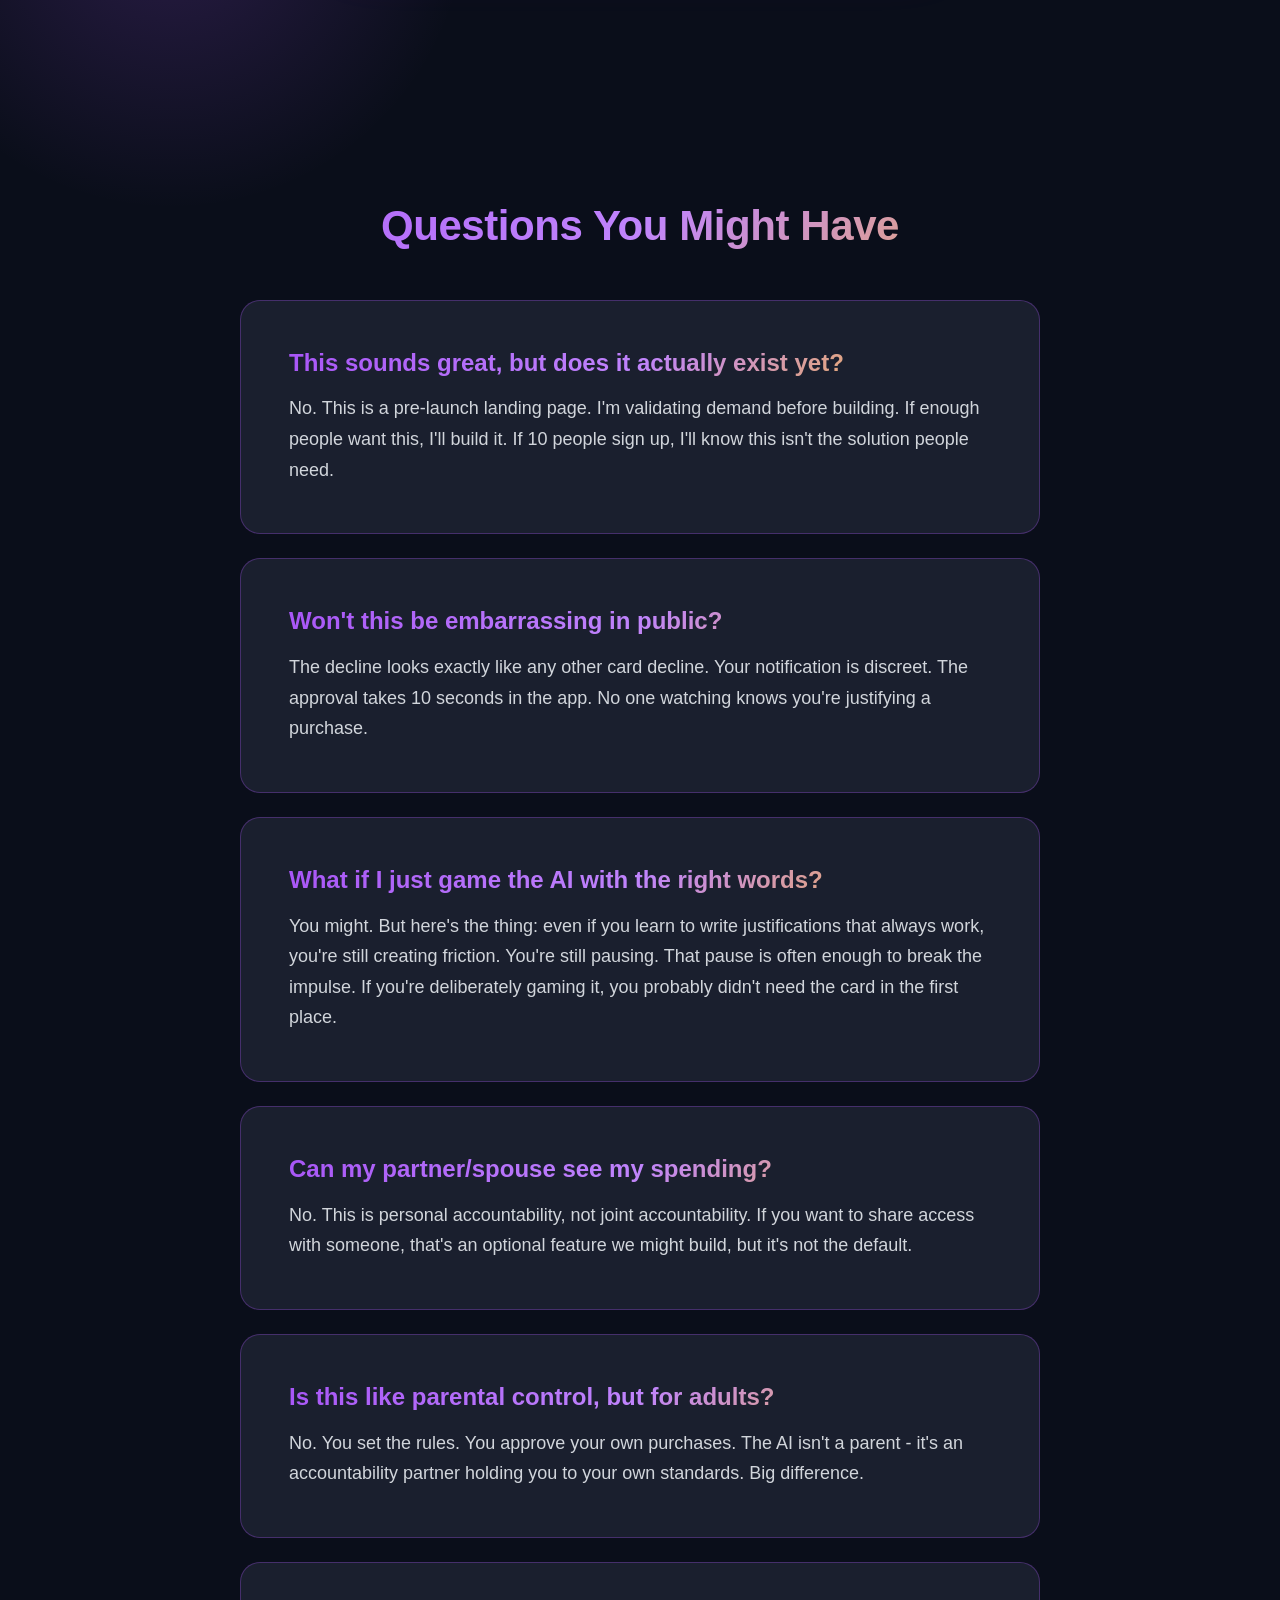
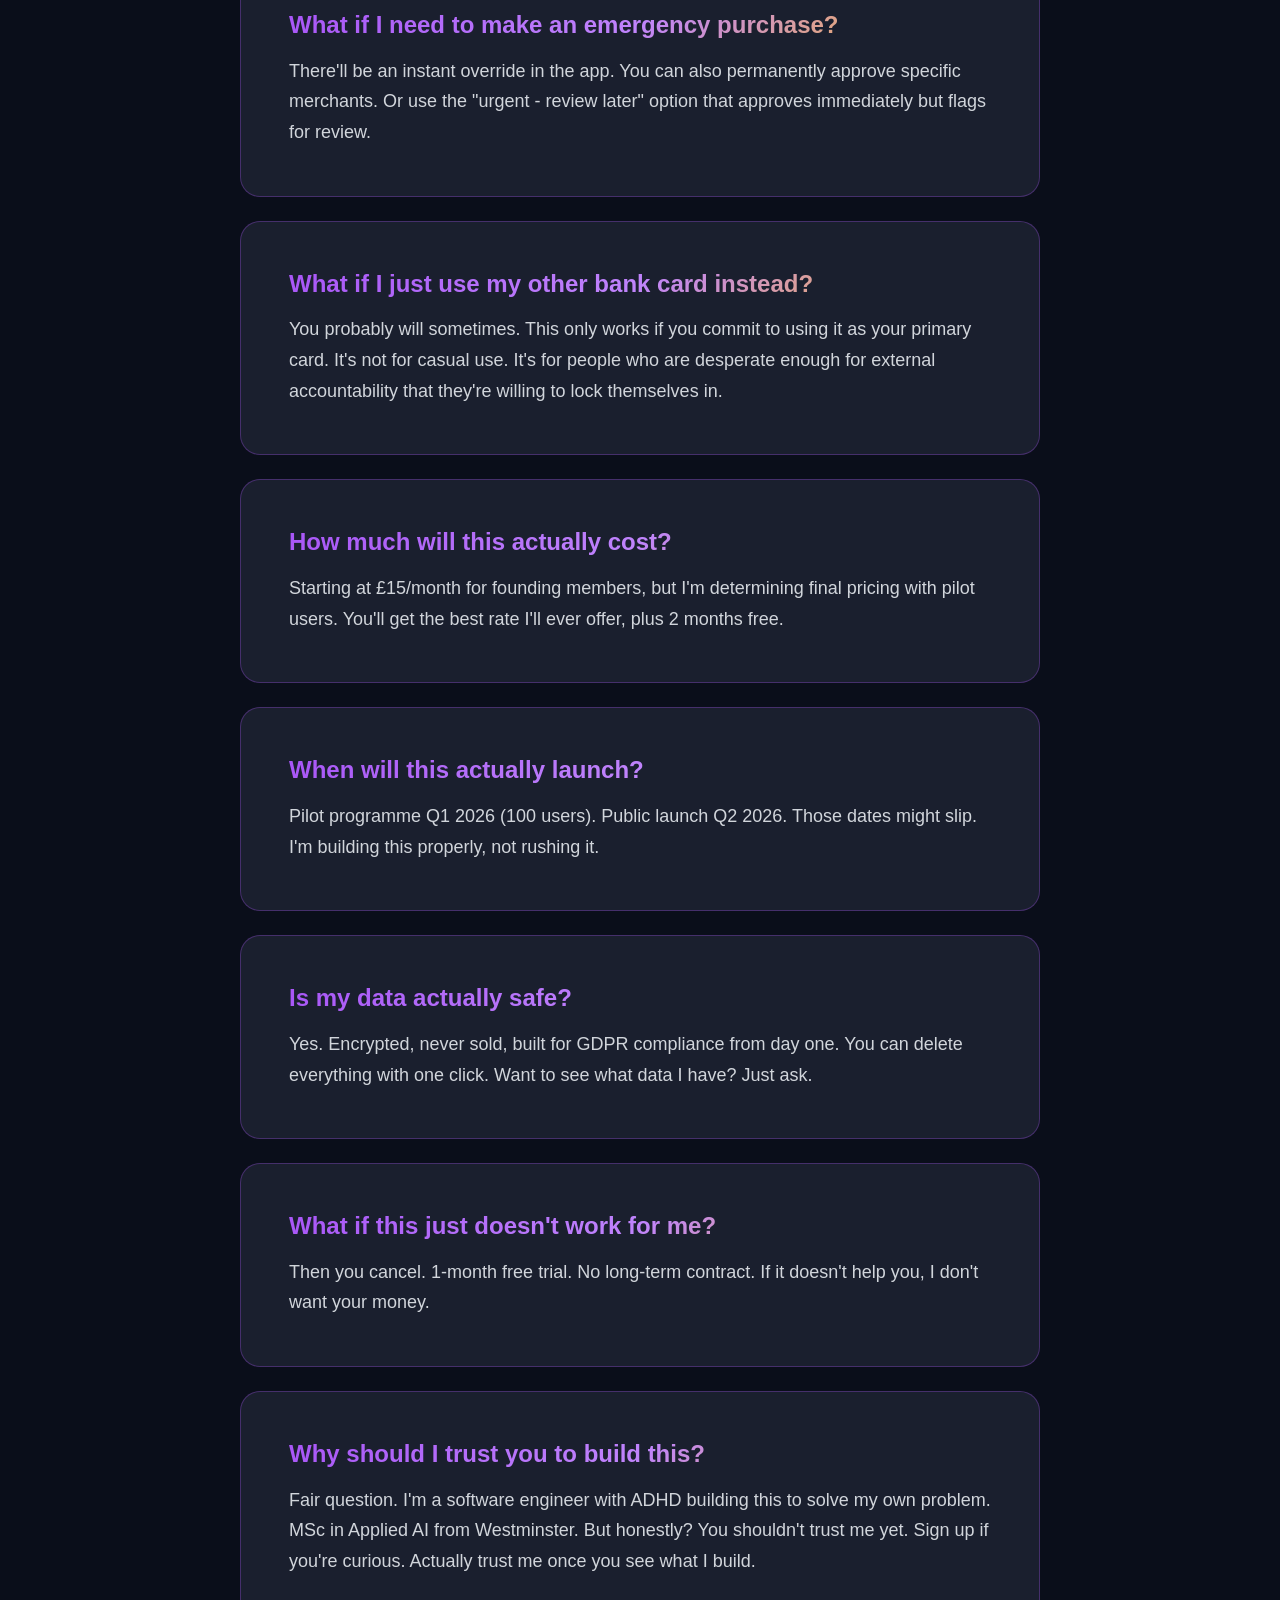
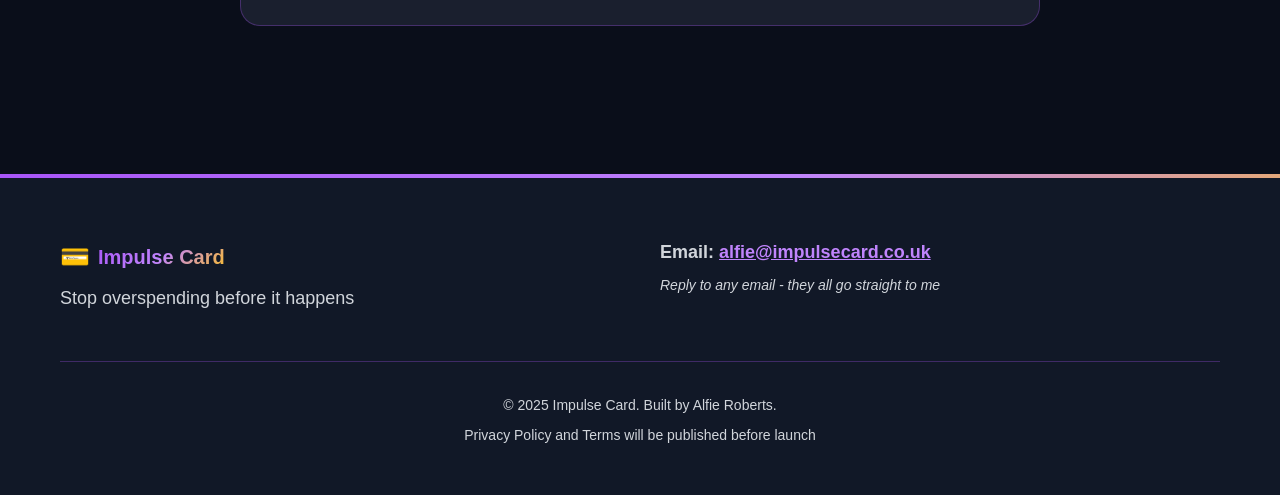
==== commit 7655f93a: "Update styles for strong elements and founder/footer contact links; enhance accessibility in notific" ====
--- a/index.html
+++ b/index.html
@@ -79,7 +79,7 @@
                                 <!-- Initial State: Notification Card -->
                                 <div class="notification-card" id="notificationCard">
                                     <div class="notification-icon">🤔</div>
-                                    <h3 class="notification-title">Hold on a sec...</h3>
+                                    <div class="notification-title" role="heading" aria-level="3">Hold on a sec...</div>
                                     <div class="notification-details">
                                         <p class="notification-merchant">Amazon.co.uk</p>
                                         <p class="notification-amount">£127.99</p>
@@ -720,7 +720,7 @@
                         </div>
 
                         <!-- Honeypot -->
-                        <input type="text" name="_gotcha" style="position: absolute; left: -5000px;" tabindex="-1" autocomplete="off">
+                        <input type="text" name="_gotcha" style="position: absolute; left: -5000px;" tabindex="-1" autocomplete="off" aria-label="Leave this field blank">
 
                         <!-- Submit Button -->
                         <button type="submit" class="btn btn-primary btn-lg btn-full" id="submitBtn">
@@ -896,6 +896,6 @@
     </main>
 
     <!-- JavaScript -->
-    <script src="js/main.js"></script>
+    <script src="js/main.js" defer></script>
 </body>
 </html>
--- a/css/style.css
+++ b/css/style.css
@@ -191,11 +191,12 @@
     position: absolute;
     top: -40px;
     left: 0;
-    background: var(--primary-violet);
-    color: white;
-    padding: 8px;
+    background: #1F2937;
+    color: #FFFFFF;
+    padding: 8px 16px;
     text-decoration: none;
     z-index: 100;
+    font-weight: 600;
 }
 
 .skip-link:focus {
@@ -858,8 +859,9 @@
 }
 
 .founder-contact a {
-    color: var(--primary-violet);
+    color: #C084FC;
     font-weight: 600;
+    text-decoration: underline;
 }
 
 /* ========================================
@@ -1369,8 +1371,9 @@
 }
 
 .footer-contact a {
-    color: var(--primary-violet);
+    color: #C084FC;
     font-weight: 600;
+    text-decoration: underline;
 }
 
 .footer-note {
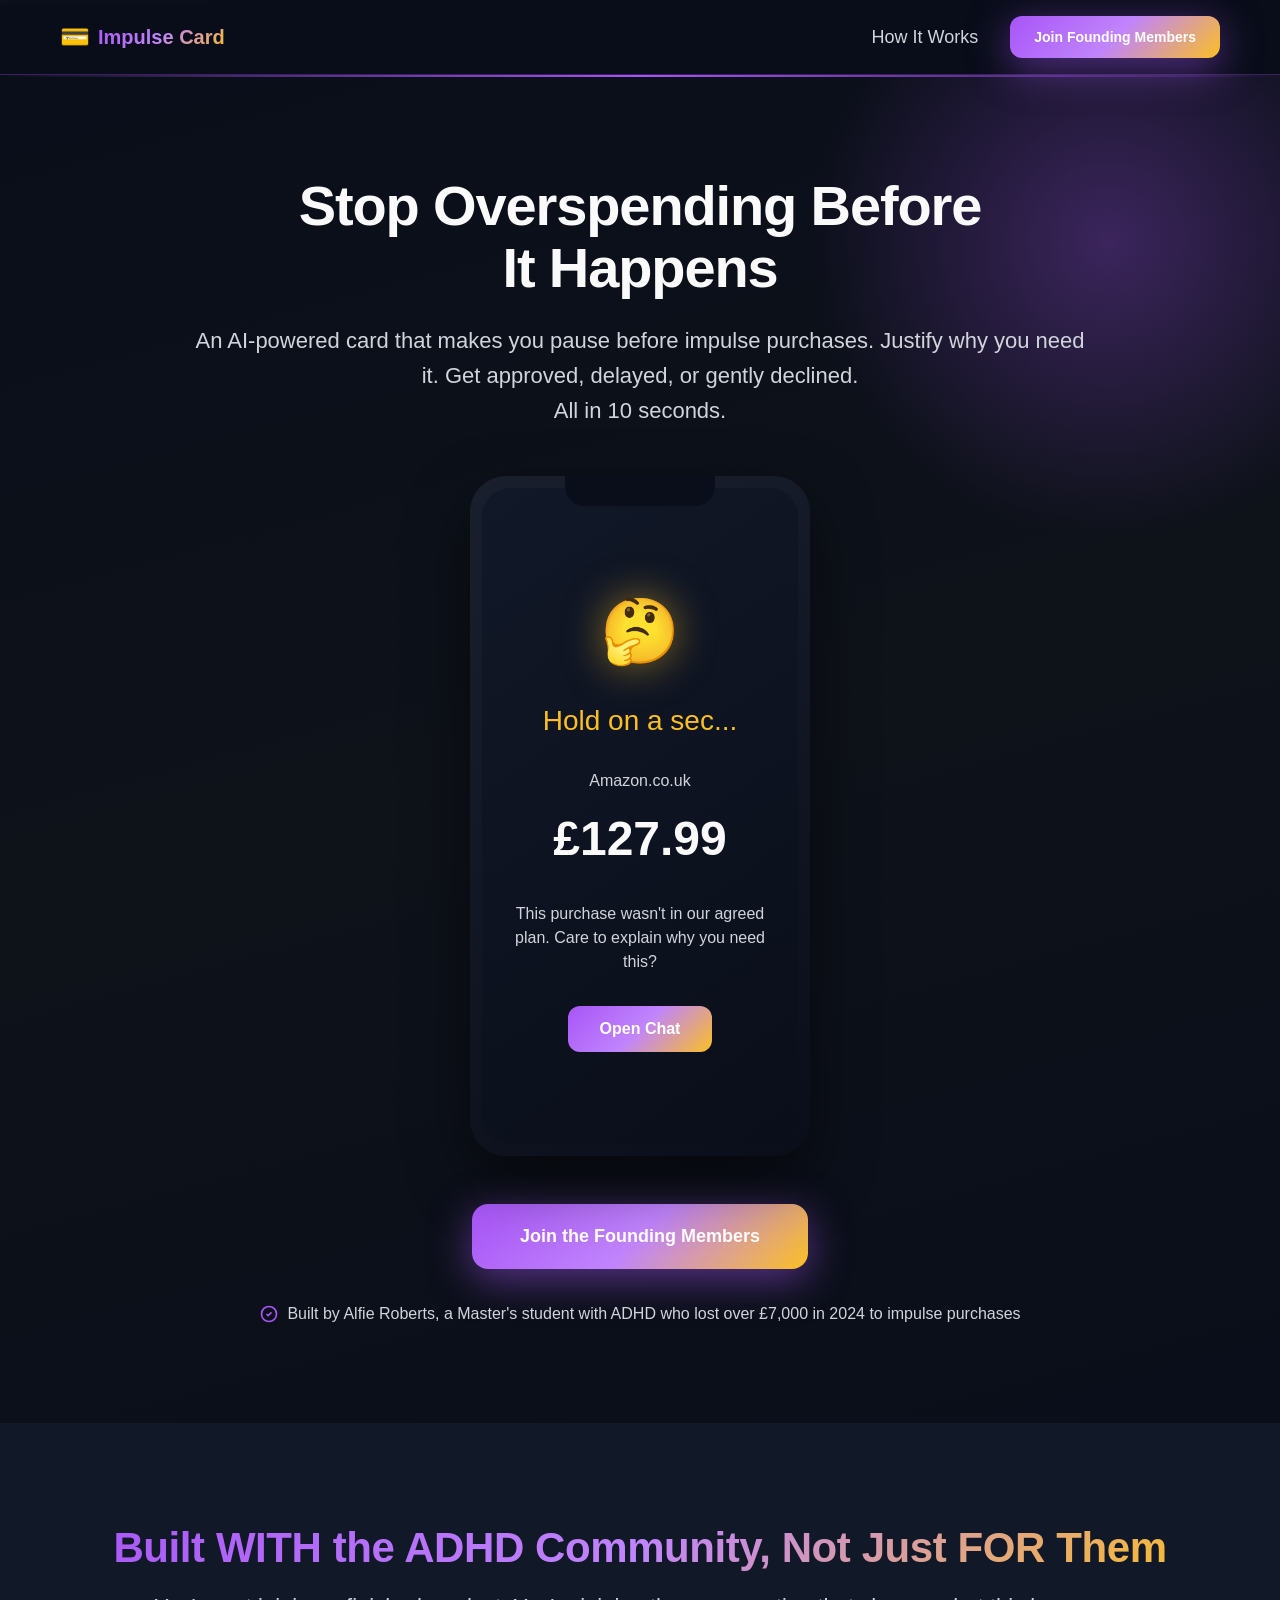
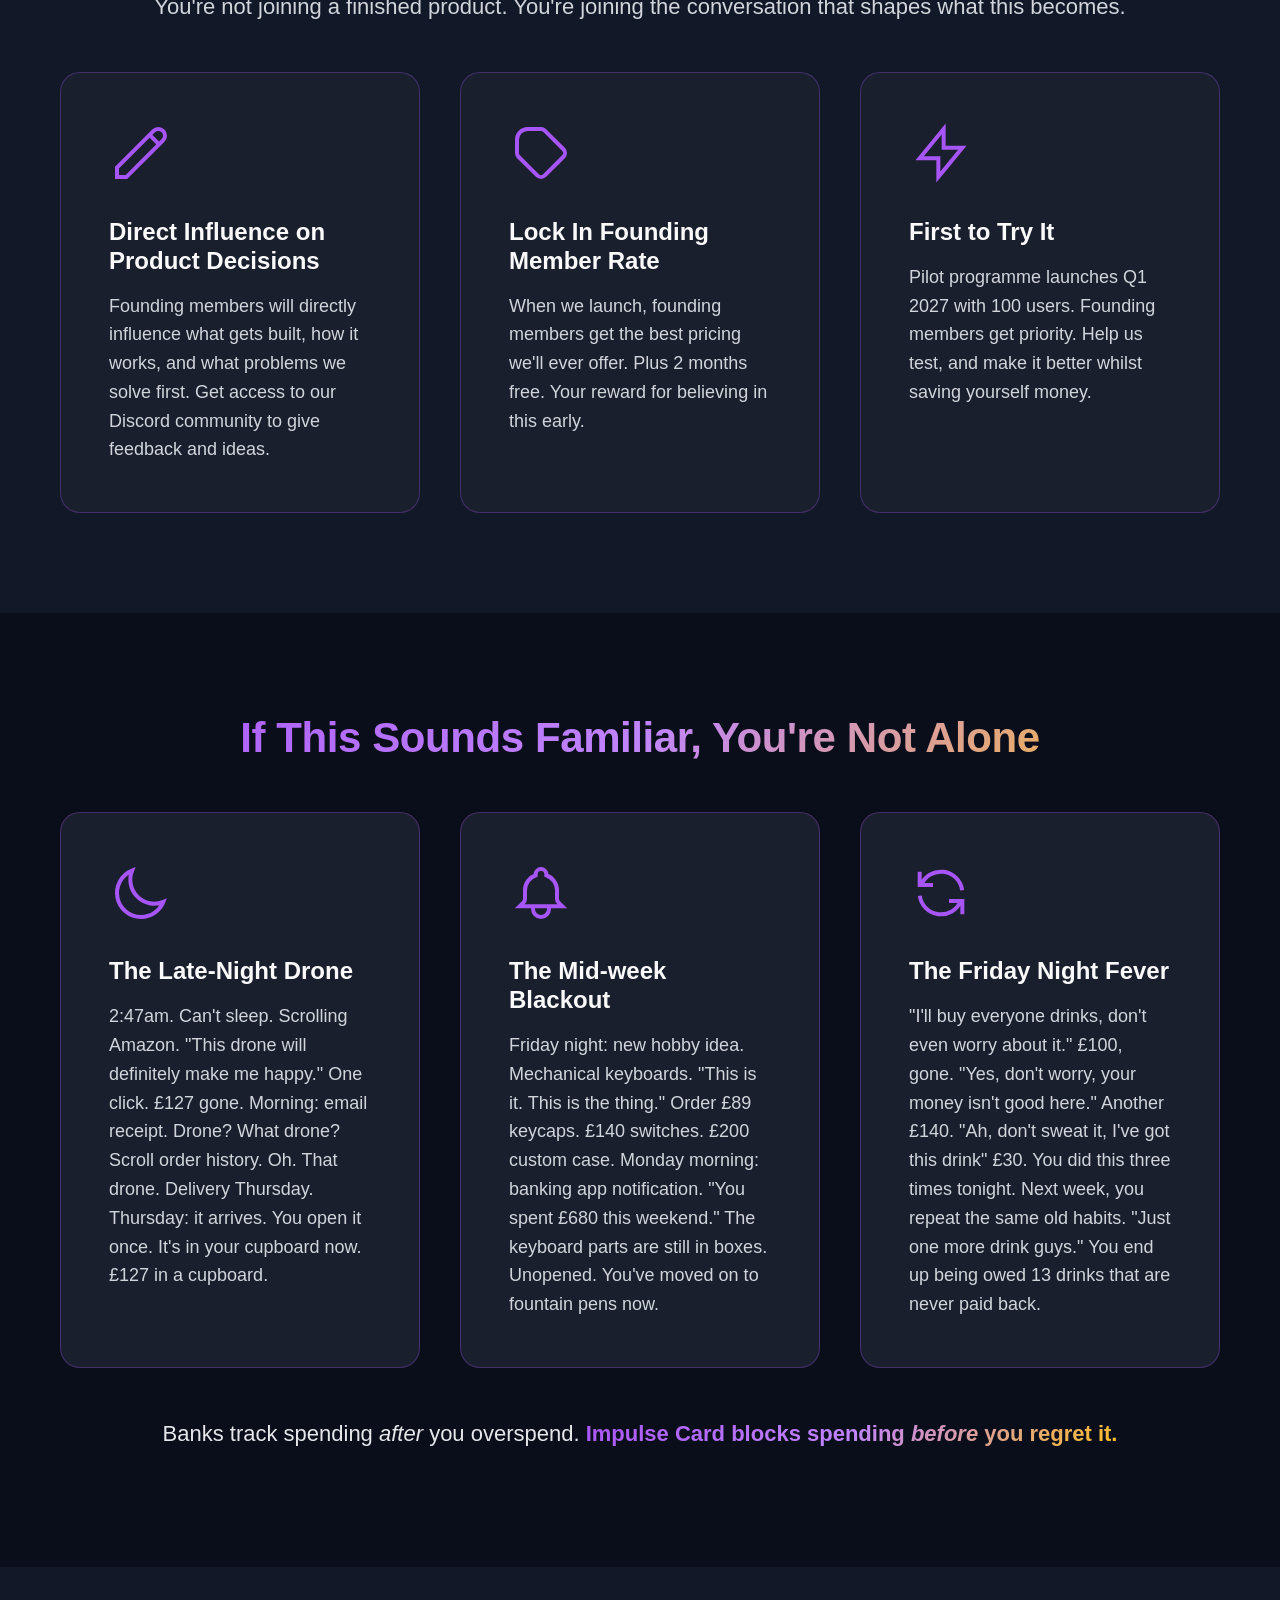
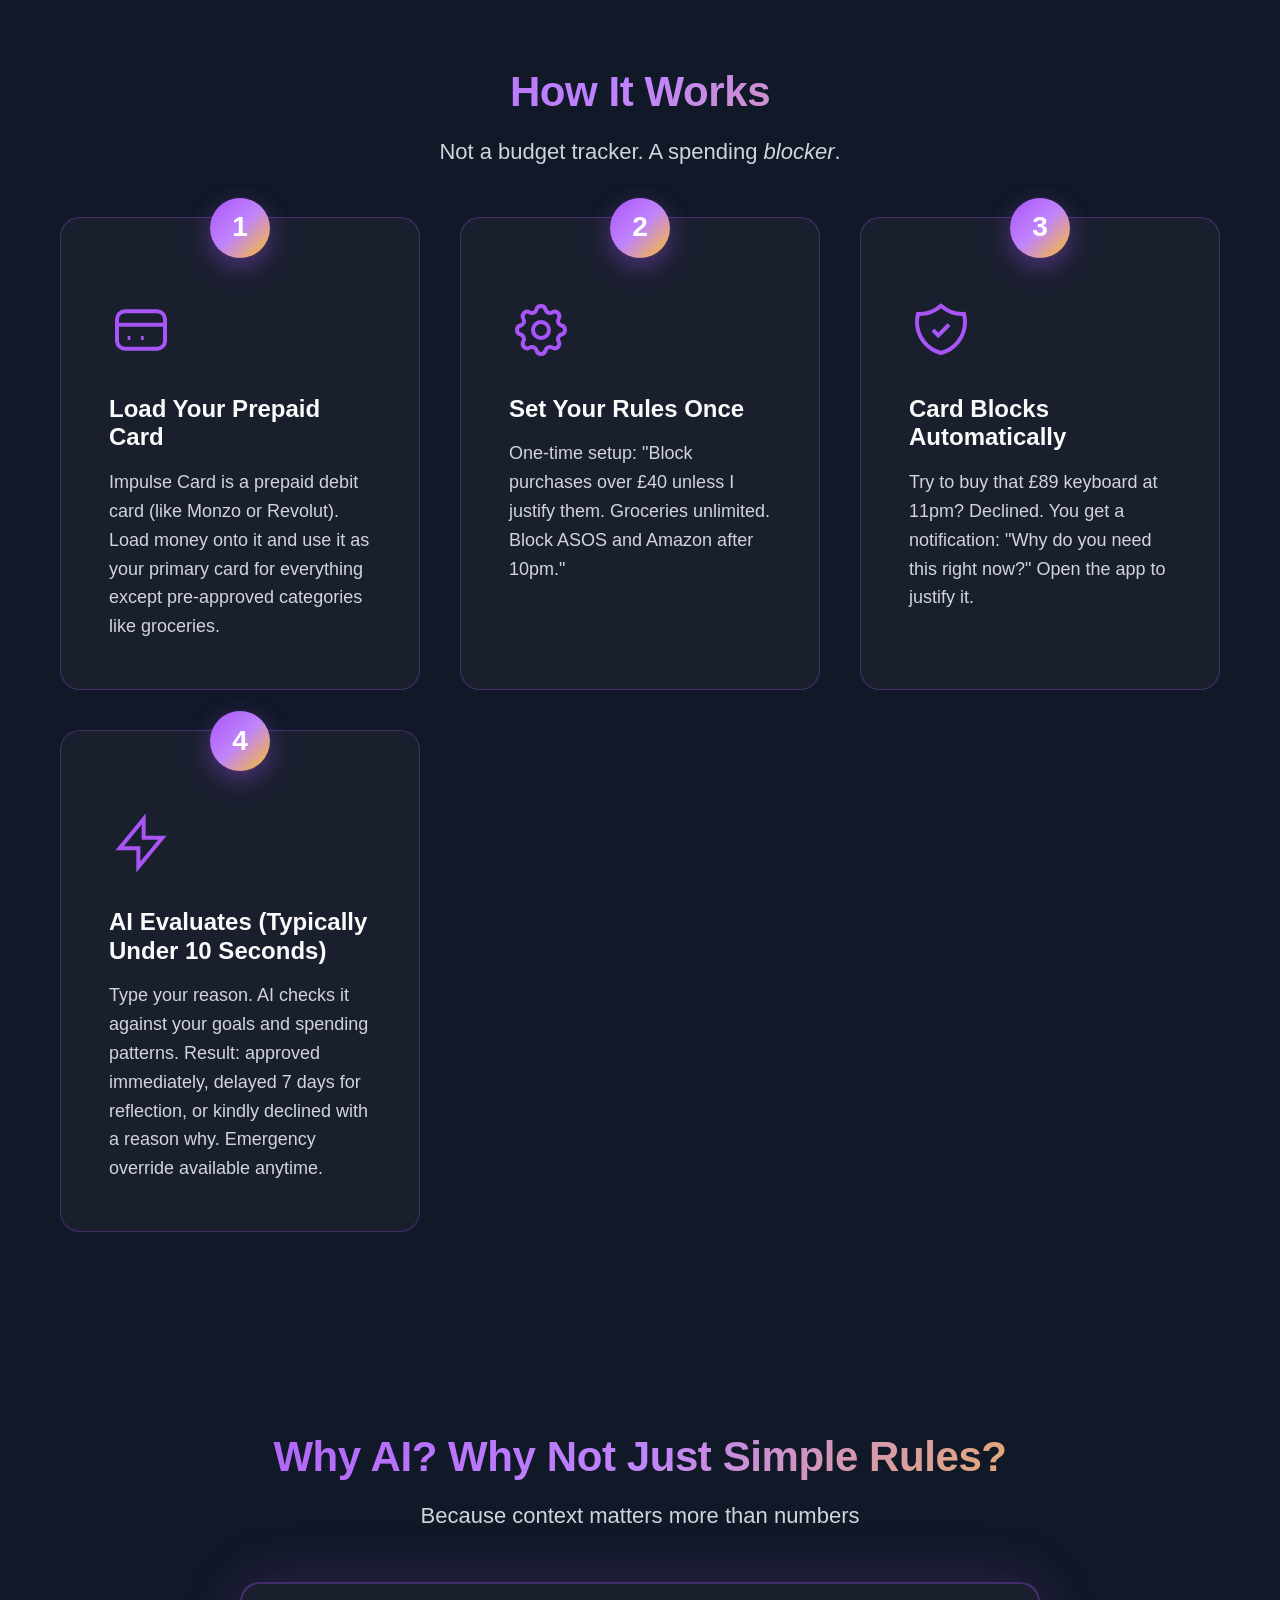
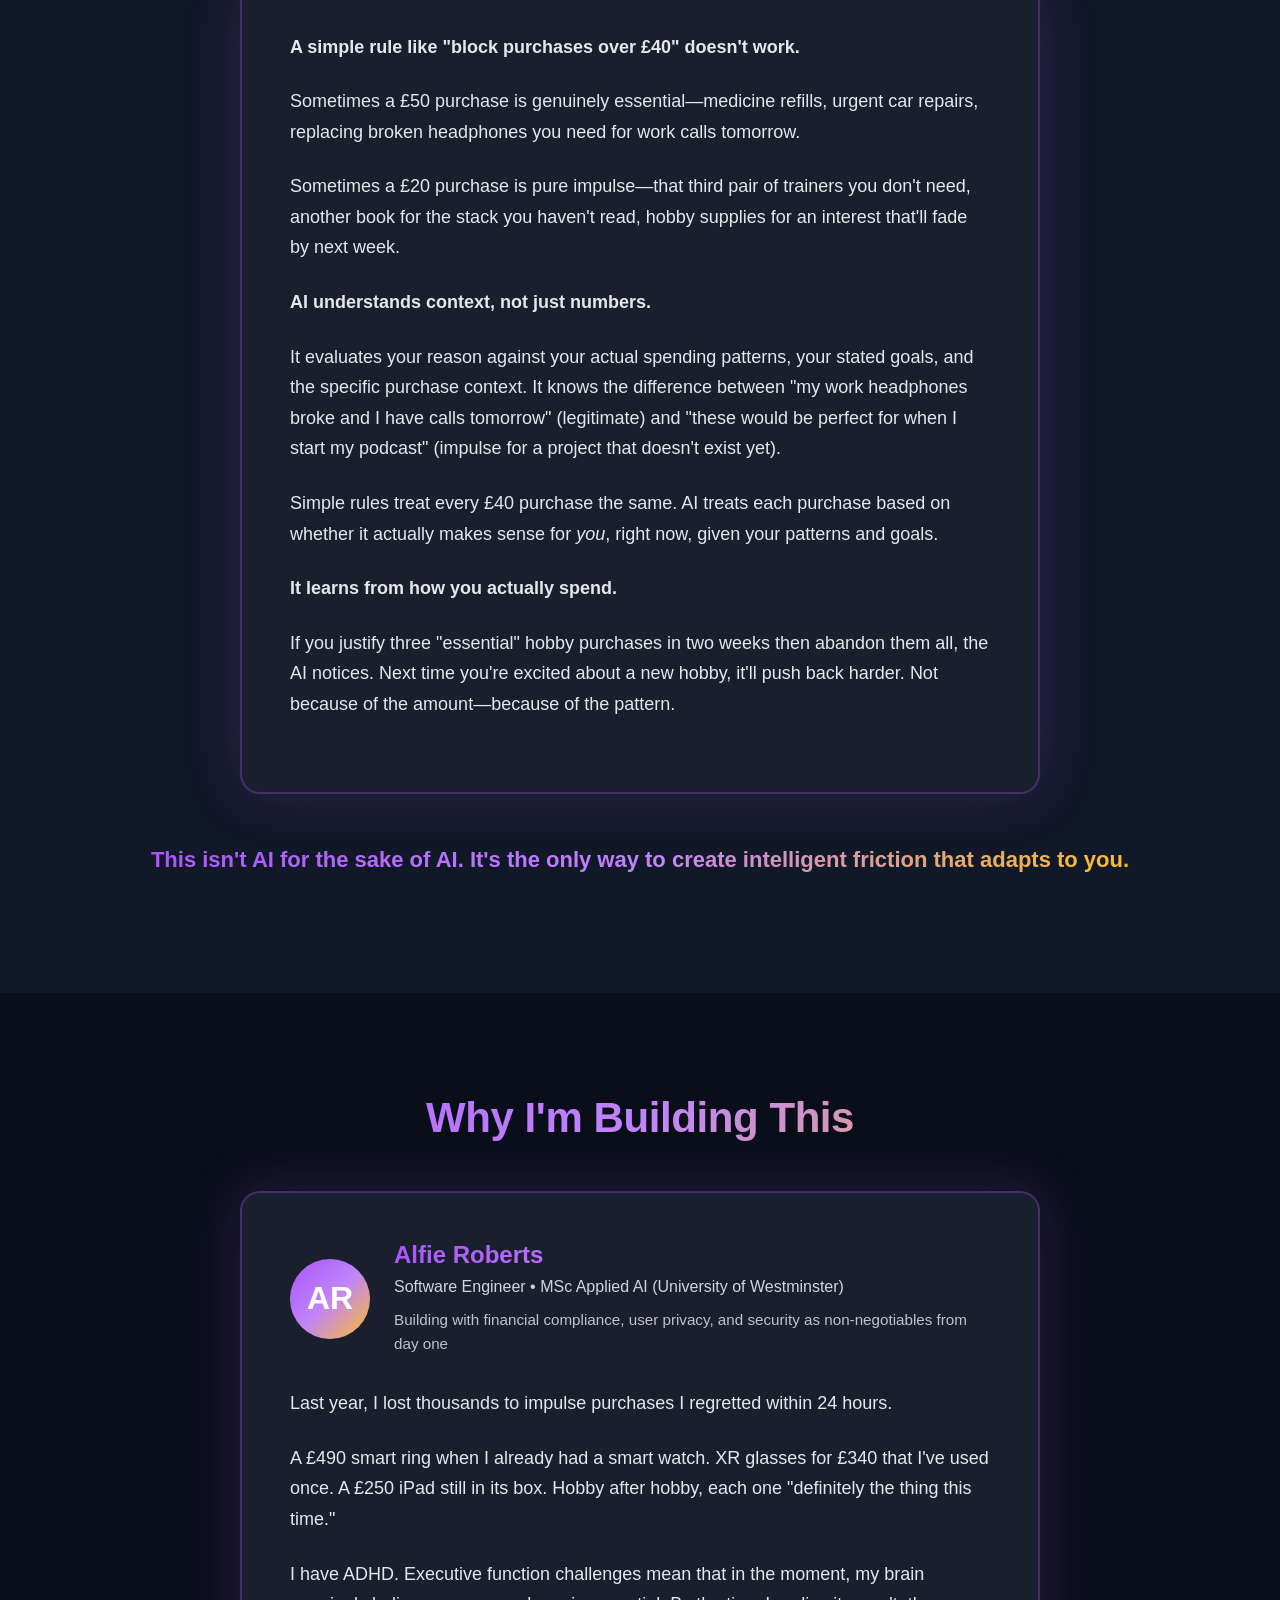
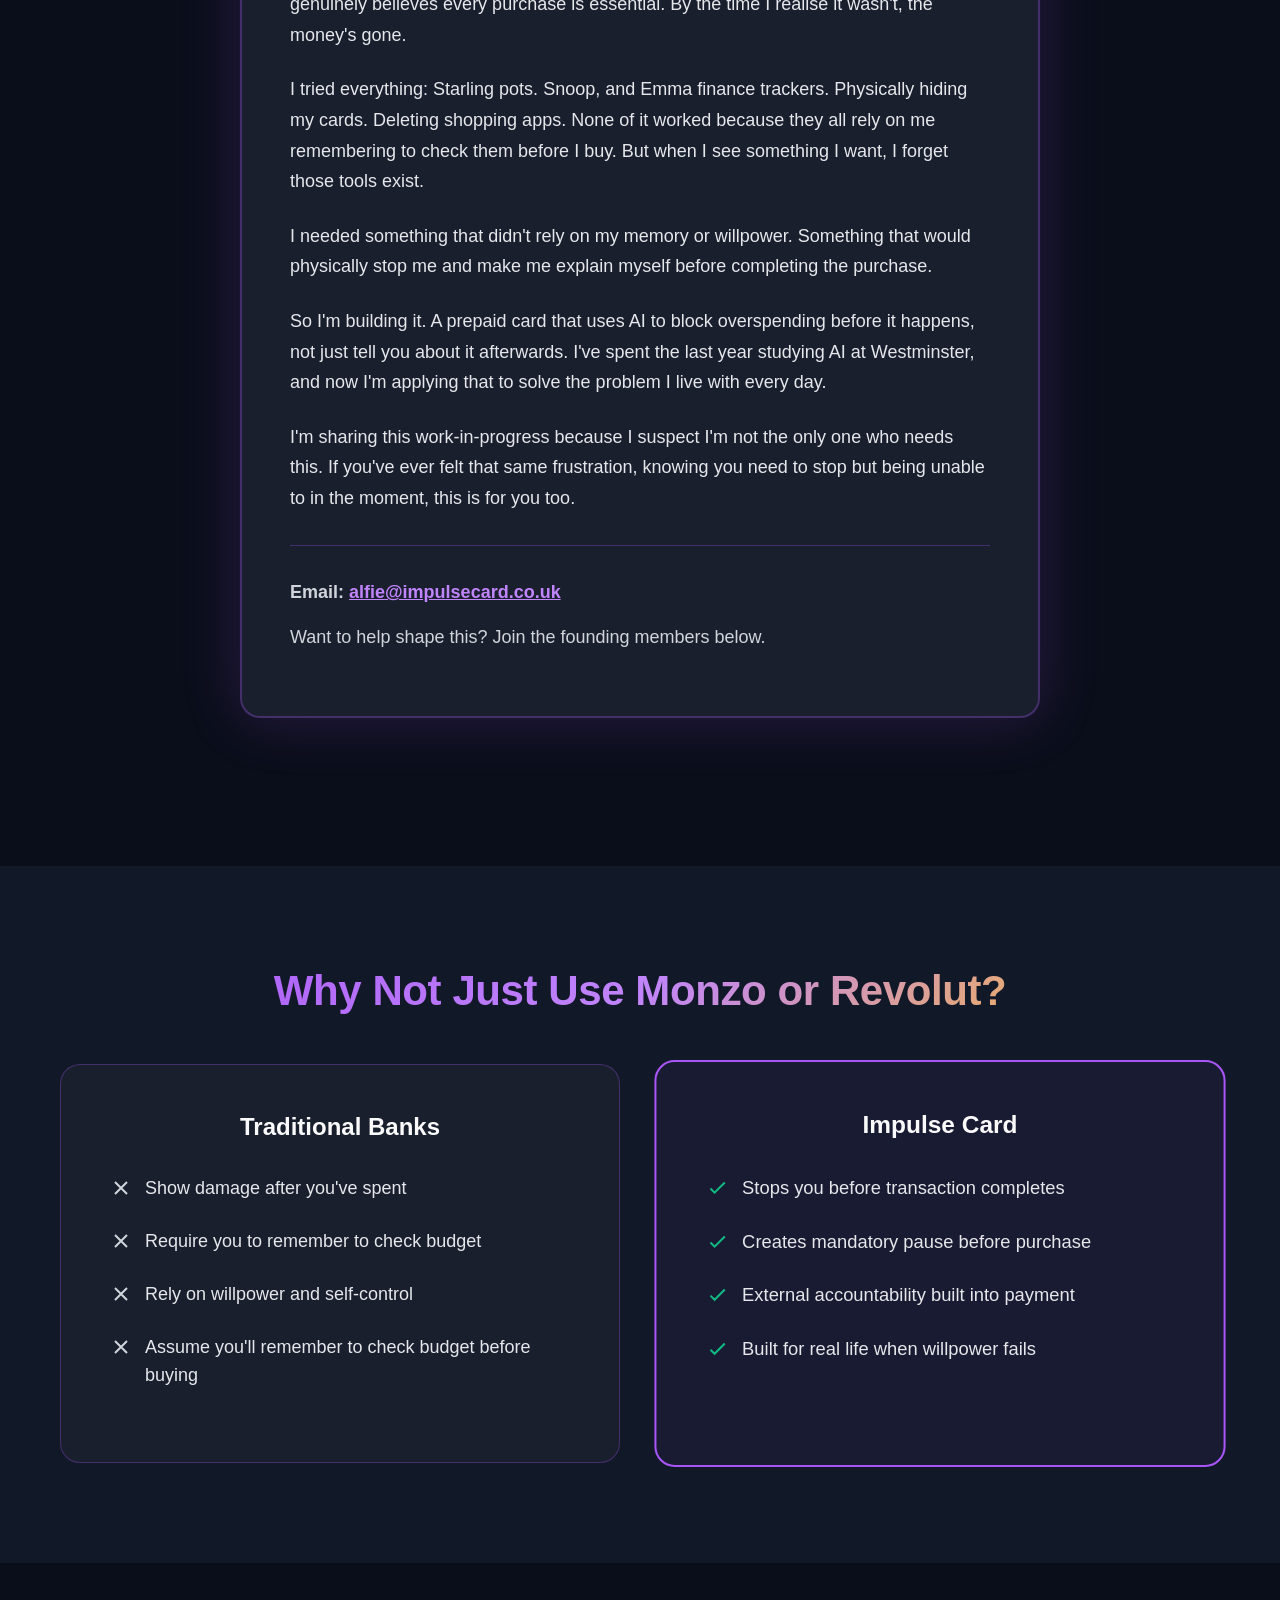
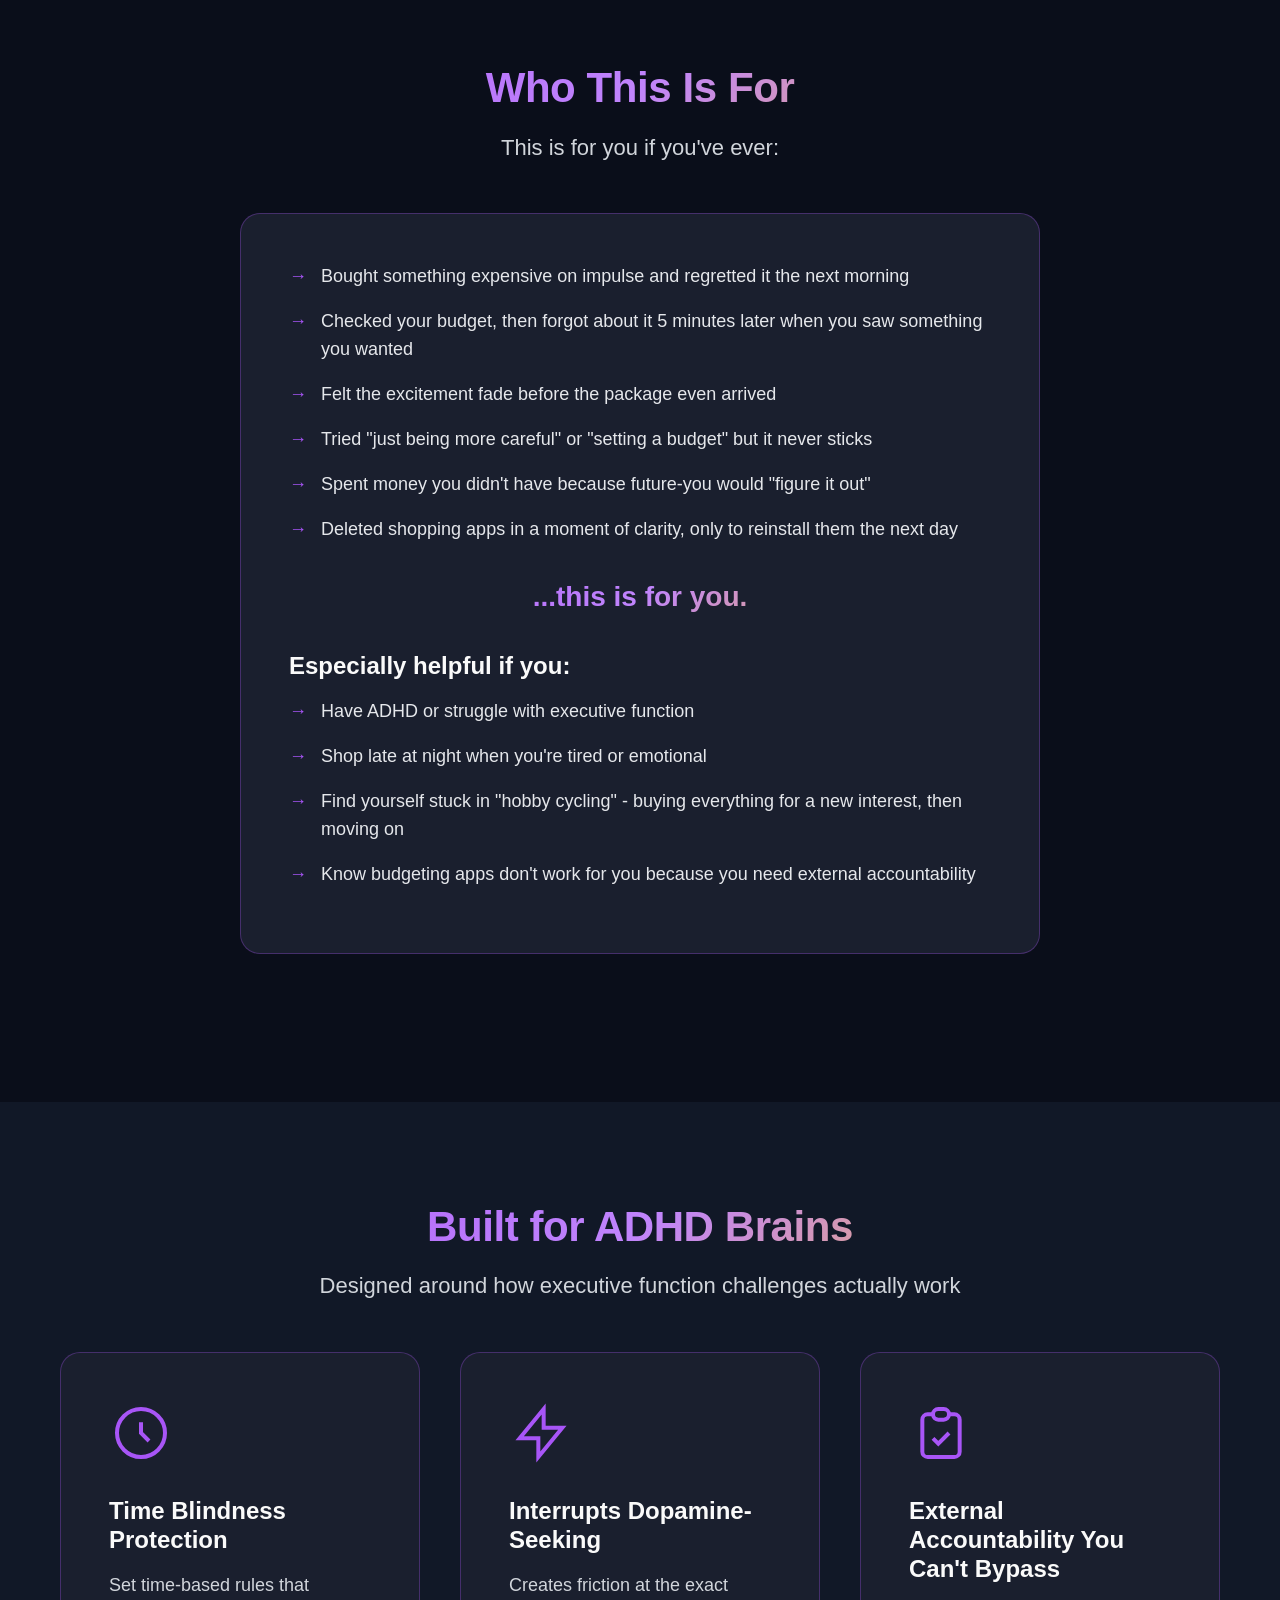
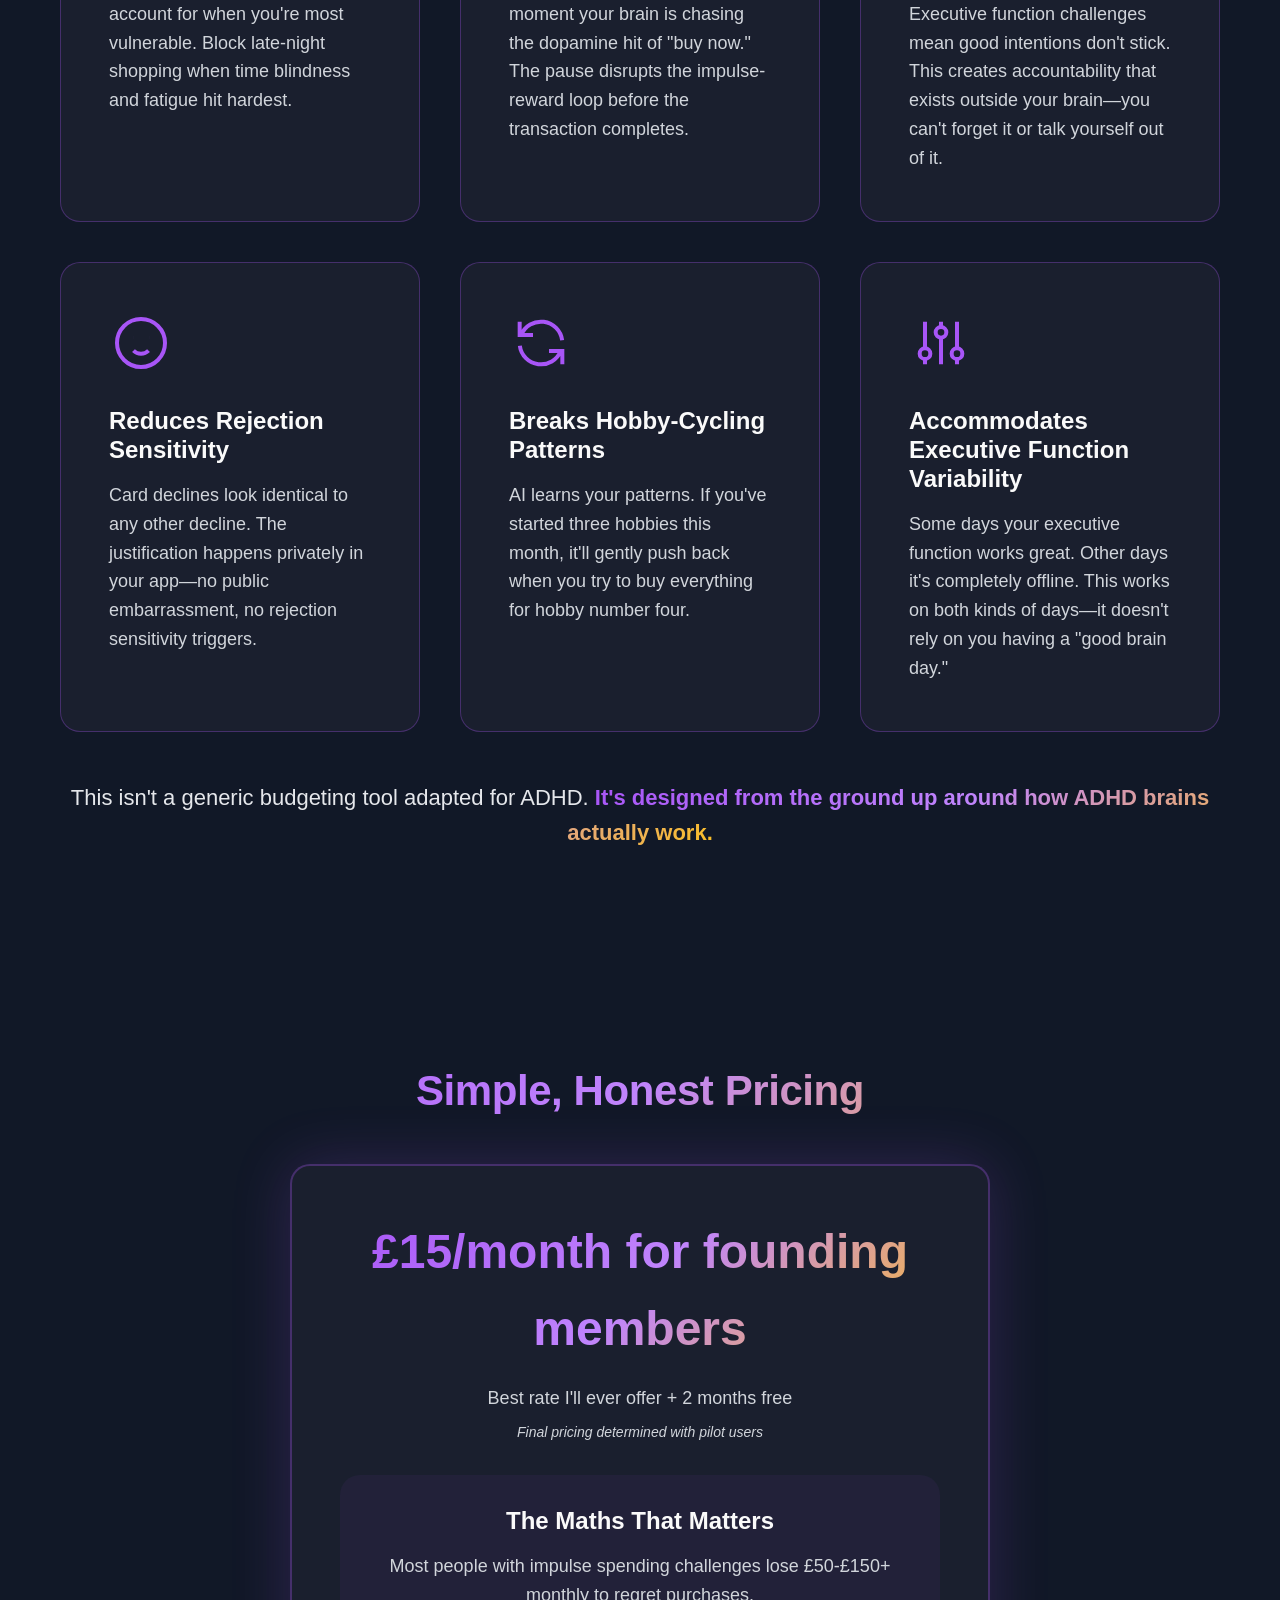
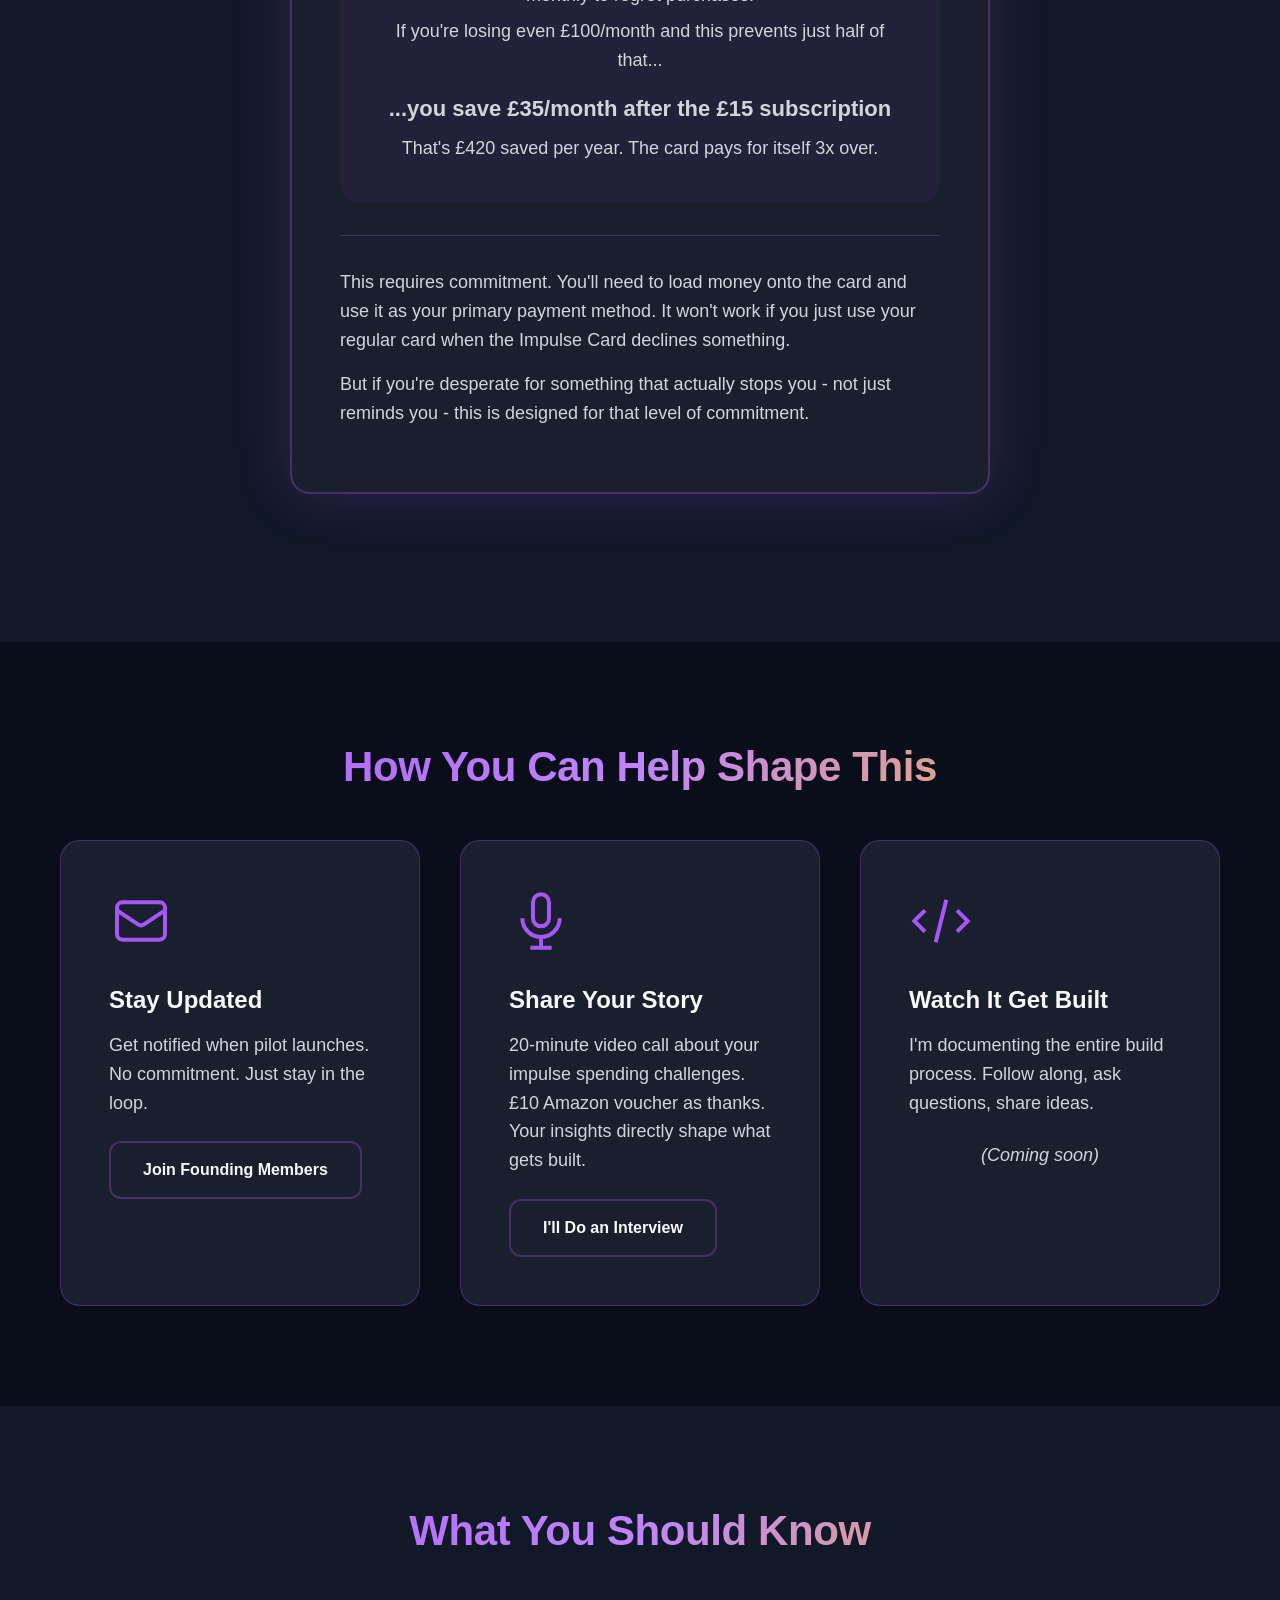
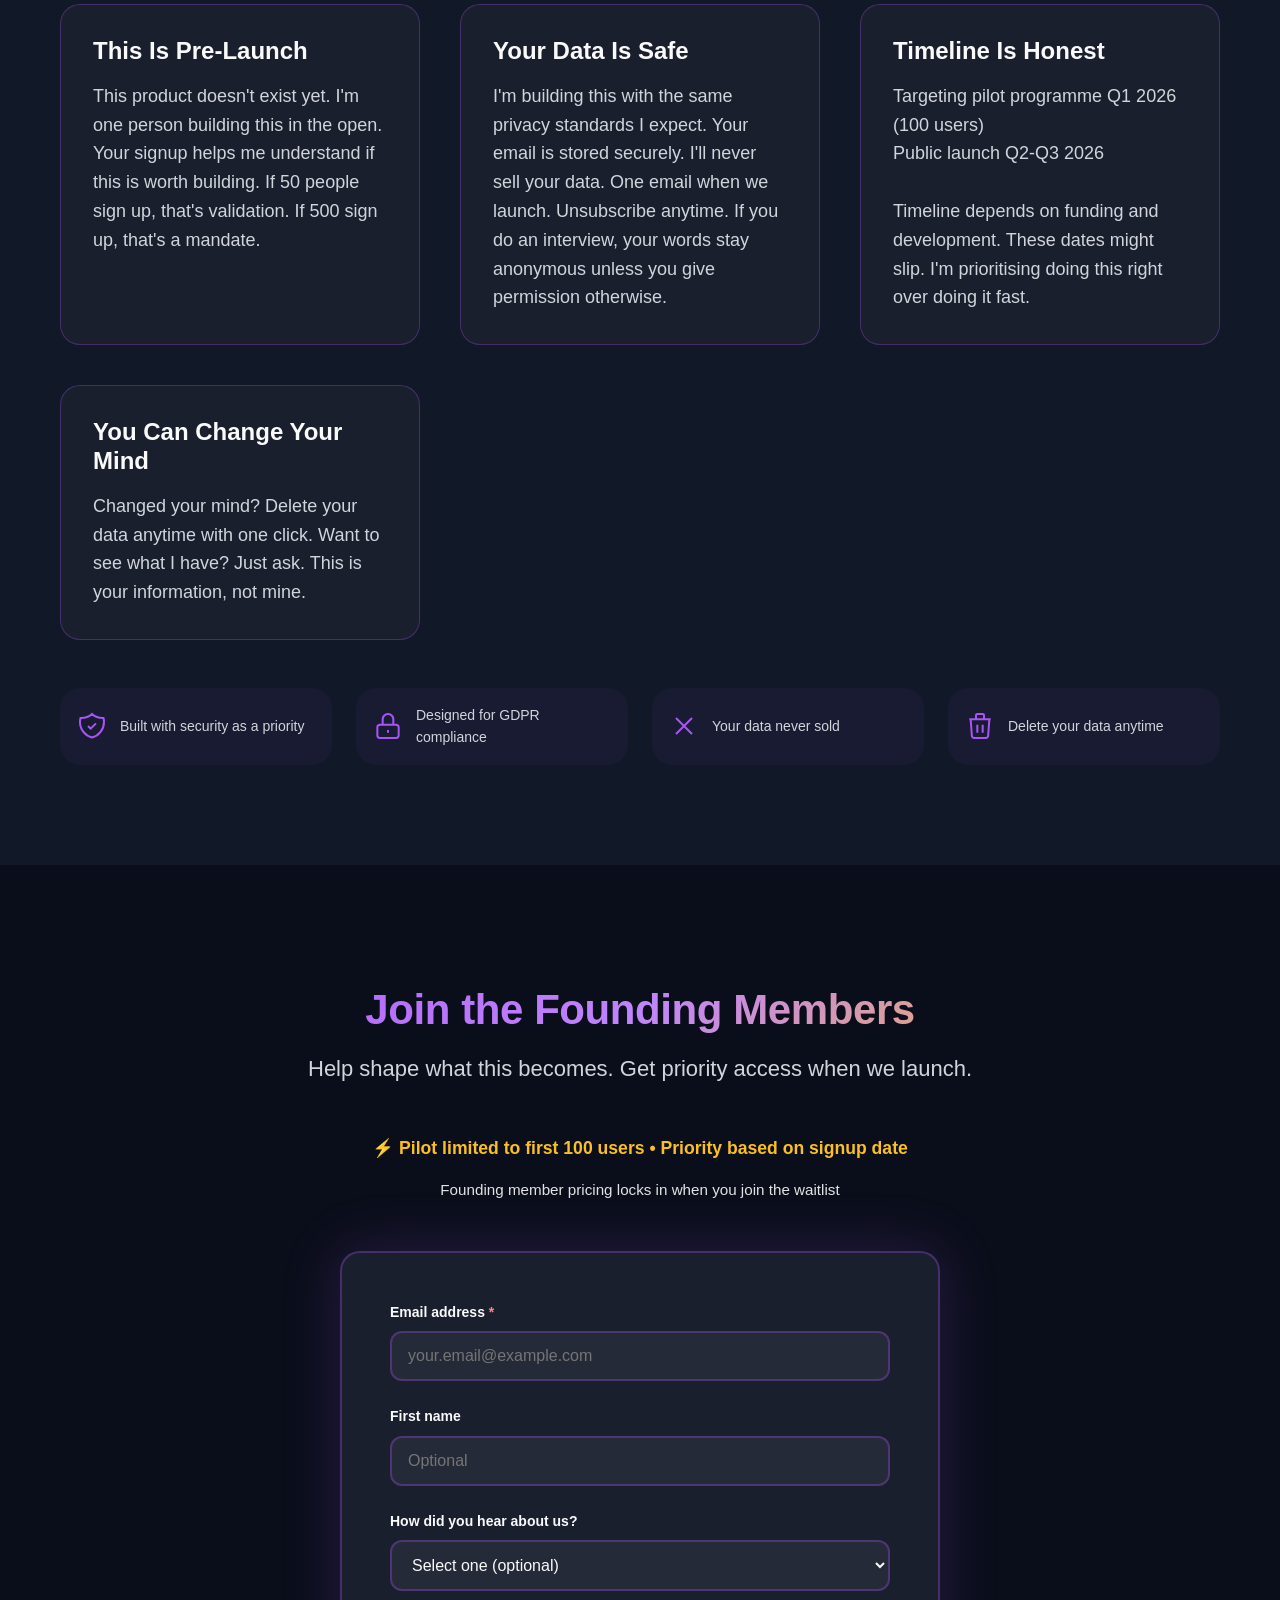
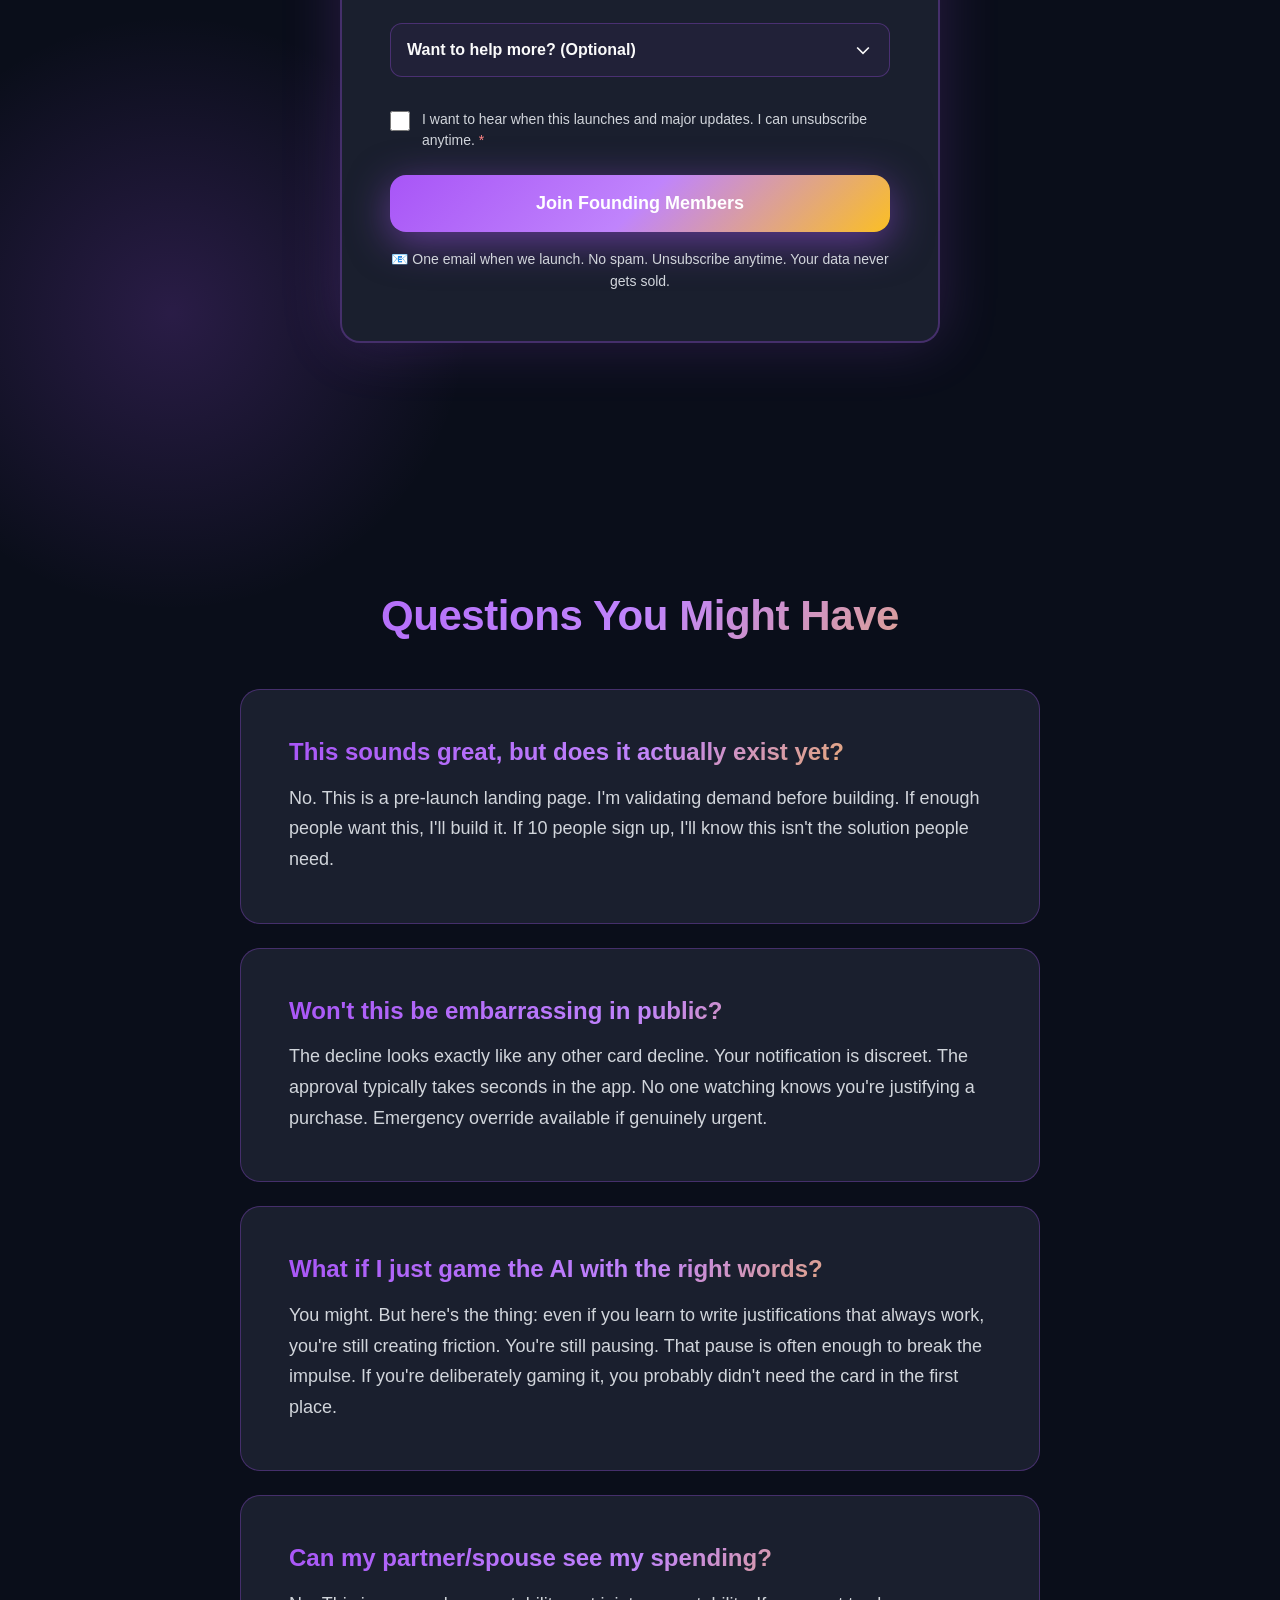
==== commit 39250bc3: "Merge branch 'claude/adhd-spending-landing-page-01NwCK7D4zgDSXBFPyVoc6U4' into design_overhaul" ====
--- a/index.html
+++ b/index.html
@@ -140,8 +140,8 @@
              ======================================== -->
         <section class="section section-alt">
             <div class="container">
-                <h2 class="section-title">Why Join Now?</h2>
-                <p class="section-subtitle">You're not joining a finished product. You're joining the conversation.</p>
+                <h2 class="section-title">Built WITH the ADHD Community, Not Just FOR Them</h2>
+                <p class="section-subtitle">You're not joining a finished product. You're joining the conversation that shapes what this becomes.</p>
 
                 <div class="card-grid">
                     <div class="value-card">
@@ -150,7 +150,7 @@
                                 <path d="M15.232 5.232l3.536 3.536m-2.036-5.036a2.5 2.5 0 113.536 3.536L6.5 21.036H3v-3.572L16.732 3.732z"/>
                             </svg>
                         </div>
-                        <h3 class="card-title">Your Voice Matters</h3>
+                        <h3 class="card-title">Direct Influence on Product Decisions</h3>
                         <p class="card-description">
                             Founding members will directly influence what gets built, how it works, and what problems we solve first.
                             Get access to our Discord community to give feedback and ideas.
@@ -258,6 +258,19 @@
                         <div class="step-badge">1</div>
                         <div class="card-icon">
                             <svg width="64" height="64" viewBox="0 0 24 24" fill="none" stroke="currentColor" stroke-width="1.5">
+                                <path d="M3 10h18M7 15h1m4 0h1m-7 4h12a3 3 0 003-3V8a3 3 0 00-3-3H6a3 3 0 00-3 3v8a3 3 0 003 3z"/>
+                            </svg>
+                        </div>
+                        <h3 class="card-title">Load Your Prepaid Card</h3>
+                        <p class="card-description">
+                            Impulse Card is a prepaid debit card (like Monzo or Revolut). Load money onto it and use it as your primary card for everything except pre-approved categories like groceries.
+                        </p>
+                    </div>
+
+                    <div class="step-card">
+                        <div class="step-badge">2</div>
+                        <div class="card-icon">
+                            <svg width="64" height="64" viewBox="0 0 24 24" fill="none" stroke="currentColor" stroke-width="1.5">
                                 <path d="M10.325 4.317c.426-1.756 2.924-1.756 3.35 0a1.724 1.724 0 002.573 1.066c1.543-.94 3.31.826 2.37 2.37a1.724 1.724 0 001.065 2.572c1.756.426 1.756 2.924 0 3.35a1.724 1.724 0 00-1.066 2.573c.94 1.543-.826 3.31-2.37 2.37a1.724 1.724 0 00-2.572 1.065c-.426 1.756-2.924 1.756-3.35 0a1.724 1.724 0 00-2.573-1.066c-1.543.94-3.31-.826-2.37-2.37a1.724 1.724 0 00-1.065-2.572c-1.756-.426-1.756-2.924 0-3.35a1.724 1.724 0 001.066-2.573c-.94-1.543.826-3.31 2.37-2.37.996.608 2.296.07 2.572-1.065z"/>
                                 <path d="M15 12a3 3 0 11-6 0 3 3 0 016 0z"/>
                             </svg>
@@ -270,7 +283,7 @@
                     </div>
 
                     <div class="step-card">
-                        <div class="step-badge">2</div>
+                        <div class="step-badge">3</div>
                         <div class="card-icon">
                             <svg width="64" height="64" viewBox="0 0 24 24" fill="none" stroke="currentColor" stroke-width="1.5">
                                 <path d="M9 12l2 2 4-4m5.618-4.016A11.955 11.955 0 0112 2.944a11.955 11.955 0 01-8.618 3.04A12.02 12.02 0 003 9c0 5.591 3.824 10.29 9 11.622 5.176-1.332 9-6.03 9-11.622 0-1.042-.133-2.052-.382-3.016z"/>
@@ -284,19 +297,53 @@
                     </div>
 
                     <div class="step-card">
-                        <div class="step-badge">3</div>
+                        <div class="step-badge">4</div>
                         <div class="card-icon">
                             <svg width="64" height="64" viewBox="0 0 24 24" fill="none" stroke="currentColor" stroke-width="1.5">
                                 <path d="M13 10V3L4 14h7v7l9-11h-7z"/>
                             </svg>
                         </div>
-                        <h3 class="card-title">AI Evaluates in 10 Seconds</h3>
+                        <h3 class="card-title">AI Evaluates (Typically Under 10 Seconds)</h3>
                         <p class="card-description">
                             Type your reason. AI checks it against your goals and spending patterns.
-                            Result: approved immediately, delayed 7 days for reflection, or kindly declined with a reason why.
-                        </p>
-                    </div>
-                </div>
+                            Result: approved immediately, delayed 7 days for reflection, or kindly declined with a reason why. Emergency override available anytime.
+                        </p>
+                    </div>
+                </div>
+            </div>
+        </section>
+
+        <!-- ========================================
+             WHY AI SECTION
+             ======================================== -->
+        <section class="section section-alt">
+            <div class="container">
+                <h2 class="section-title">Why AI? Why Not Just Simple Rules?</h2>
+                <p class="section-subtitle">Because context matters more than numbers</p>
+
+                <div class="founder-card">
+                    <div class="founder-story">
+                        <p><strong>A simple rule like "block purchases over £40" doesn't work.</strong></p>
+
+                        <p>Sometimes a £50 purchase is genuinely essential—medicine refills, urgent car repairs, replacing broken headphones you need for work calls tomorrow.</p>
+
+                        <p>Sometimes a £20 purchase is pure impulse—that third pair of trainers you don't need, another book for the stack you haven't read, hobby supplies for an interest that'll fade by next week.</p>
+
+                        <p><strong>AI understands context, not just numbers.</strong></p>
+
+                        <p>It evaluates your reason against your actual spending patterns, your stated goals, and the specific purchase context. It knows the difference between "my work headphones broke and I have calls tomorrow" (legitimate) and "these would be perfect for when I start my podcast" (impulse for a project that doesn't exist yet).</p>
+
+                        <p>Simple rules treat every £40 purchase the same. AI treats each purchase based on whether it actually makes sense for <em>you</em>, right now, given your patterns and goals.</p>
+
+                        <p><strong>It learns from how you actually spend.</strong></p>
+
+                        <p>If you justify three "essential" hobby purchases in two weeks then abandon them all, the AI notices. Next time you're excited about a new hobby, it'll push back harder. Not because of the amount—because of the pattern.</p>
+                    </div>
+                </div>
+
+                <p class="section-emphasis">
+                    <span class="highlight-gradient">This isn't AI for the sake of AI. It's the only way to create intelligent friction that adapts to you.</span>
+                </p>
             </div>
         </section>
 
@@ -312,7 +359,8 @@
                         <div class="founder-avatar">AR</div>
                         <div class="founder-info">
                             <h3 class="founder-name">Alfie Roberts</h3>
-                            <p class="founder-title">Software Engineer • MSc Applied AI</p>
+                            <p class="founder-title">Software Engineer • MSc Applied AI (University of Westminster)</p>
+                            <p class="founder-title" style="font-size: 0.95rem; opacity: 0.9; margin-top: 0.5rem;">Building with financial compliance, user privacy, and security as non-negotiables from day one</p>
                         </div>
                     </div>
 
@@ -446,6 +494,96 @@
         </section>
 
         <!-- ========================================
+             ADHD-SPECIFIC SECTION
+             ======================================== -->
+        <section class="section section-alt">
+            <div class="container">
+                <h2 class="section-title">Built for ADHD Brains</h2>
+                <p class="section-subtitle">Designed around how executive function challenges actually work</p>
+
+                <div class="card-grid">
+                    <div class="value-card">
+                        <div class="card-icon">
+                            <svg width="64" height="64" viewBox="0 0 24 24" fill="none" stroke="currentColor" stroke-width="1.5">
+                                <path d="M12 8v4l3 3m6-3a9 9 0 11-18 0 9 9 0 0118 0z"/>
+                            </svg>
+                        </div>
+                        <h3 class="card-title">Time Blindness Protection</h3>
+                        <p class="card-description">
+                            Set time-based rules that account for when you're most vulnerable. Block late-night shopping when time blindness and fatigue hit hardest.
+                        </p>
+                    </div>
+
+                    <div class="value-card">
+                        <div class="card-icon">
+                            <svg width="64" height="64" viewBox="0 0 24 24" fill="none" stroke="currentColor" stroke-width="1.5">
+                                <path d="M13 10V3L4 14h7v7l9-11h-7z"/>
+                            </svg>
+                        </div>
+                        <h3 class="card-title">Interrupts Dopamine-Seeking</h3>
+                        <p class="card-description">
+                            Creates friction at the exact moment your brain is chasing the dopamine hit of "buy now."
+                            The pause disrupts the impulse-reward loop before the transaction completes.
+                        </p>
+                    </div>
+
+                    <div class="value-card">
+                        <div class="card-icon">
+                            <svg width="64" height="64" viewBox="0 0 24 24" fill="none" stroke="currentColor" stroke-width="1.5">
+                                <path d="M9 5H7a2 2 0 00-2 2v12a2 2 0 002 2h10a2 2 0 002-2V7a2 2 0 00-2-2h-2M9 5a2 2 0 002 2h2a2 2 0 002-2M9 5a2 2 0 012-2h2a2 2 0 012 2m-6 9l2 2 4-4"/>
+                            </svg>
+                        </div>
+                        <h3 class="card-title">External Accountability You Can't Bypass</h3>
+                        <p class="card-description">
+                            Executive function challenges mean good intentions don't stick. This creates accountability that exists outside your brain—you can't forget it or talk yourself out of it.
+                        </p>
+                    </div>
+
+                    <div class="value-card">
+                        <div class="card-icon">
+                            <svg width="64" height="64" viewBox="0 0 24 24" fill="none" stroke="currentColor" stroke-width="1.5">
+                                <path d="M14.828 14.828a4 4 0 01-5.656 0M9 10h.01M15 10h.01M21 12a9 9 0 11-18 0 9 9 0 0118 0z"/>
+                            </svg>
+                        </div>
+                        <h3 class="card-title">Reduces Rejection Sensitivity</h3>
+                        <p class="card-description">
+                            Card declines look identical to any other decline. The justification happens privately in your app—no public embarrassment, no rejection sensitivity triggers.
+                        </p>
+                    </div>
+
+                    <div class="value-card">
+                        <div class="card-icon">
+                            <svg width="64" height="64" viewBox="0 0 24 24" fill="none" stroke="currentColor" stroke-width="1.5">
+                                <path d="M4 4v5h.582m15.356 2A8.001 8.001 0 004.582 9m0 0H9m11 11v-5h-.581m0 0a8.003 8.003 0 01-15.357-2m15.357 2H15"/>
+                            </svg>
+                        </div>
+                        <h3 class="card-title">Breaks Hobby-Cycling Patterns</h3>
+                        <p class="card-description">
+                            AI learns your patterns. If you've started three hobbies this month, it'll gently push back when you try to buy everything for hobby number four.
+                        </p>
+                    </div>
+
+                    <div class="value-card">
+                        <div class="card-icon">
+                            <svg width="64" height="64" viewBox="0 0 24 24" fill="none" stroke="currentColor" stroke-width="1.5">
+                                <path d="M12 6V4m0 2a2 2 0 100 4m0-4a2 2 0 110 4m-6 8a2 2 0 100-4m0 4a2 2 0 110-4m0 4v2m0-6V4m6 6v10m6-2a2 2 0 100-4m0 4a2 2 0 110-4m0 4v2m0-6V4"/>
+                            </svg>
+                        </div>
+                        <h3 class="card-title">Accommodates Executive Function Variability</h3>
+                        <p class="card-description">
+                            Some days your executive function works great. Other days it's completely offline. This works on both kinds of days—it doesn't rely on you having a "good brain day."
+                        </p>
+                    </div>
+                </div>
+
+                <p class="section-emphasis">
+                    This isn't a generic budgeting tool adapted for ADHD.
+                    <span class="highlight-gradient">It's designed from the ground up around how ADHD brains actually work.</span>
+                </p>
+            </div>
+        </section>
+
+        <!-- ========================================
              PRICING SECTION
              ======================================== -->
         <section class="section section-alt">
@@ -453,15 +591,16 @@
                 <h2 class="section-title">Simple, Honest Pricing</h2>
 
                 <div class="pricing-card">
-                    <div class="pricing-amount">Starting at £15/month</div>
-                    <p class="pricing-subtext">Founding members get best rate + 2 months free</p>
+                    <div class="pricing-amount">£15/month for founding members</div>
+                    <p class="pricing-subtext">Best rate I'll ever offer + 2 months free</p>
                     <p class="pricing-note">Final pricing determined with pilot users</p>
 
                     <div class="pricing-value">
                         <h3>The Maths That Matters</h3>
-                        <p>If this prevents just one £60 impulse purchase every 4 months...</p>
-                        <p class="pricing-emphasis">...it pays for itself</p>
-                        <p>For most people struggling with impulse spending, that's realistic in month one</p>
+                        <p>Most people with impulse spending challenges lose £50-£150+ monthly to regret purchases.</p>
+                        <p>If you're losing even £100/month and this prevents just half of that...</p>
+                        <p class="pricing-emphasis">...you save £35/month after the £15 subscription</p>
+                        <p>That's £420 saved per year. The card pays for itself 3x over.</p>
                     </div>
 
                     <div class="pricing-commitment">
@@ -558,9 +697,9 @@
                     <div class="transparency-card">
                         <h3 class="card-title">Timeline Is Honest</h3>
                         <p class="card-description">
-                            Pilot programme: Q1 2026 (100 users)<br>
-                            Public launch: Q2 2026<br><br>
-                            These dates might slip. Building this properly matters more than shipping fast.
+                            Targeting pilot programme Q1 2026 (100 users)<br>
+                            Public launch Q2-Q3 2026<br><br>
+                            Timeline depends on funding and development. These dates might slip. I'm prioritising doing this right over doing it fast.
                         </p>
                     </div>
 
@@ -616,6 +755,14 @@
             <div class="container">
                 <h2 class="section-title">Join the Founding Members</h2>
                 <p class="section-subtitle">Help shape what this becomes. Get priority access when we launch.</p>
+                <div style="text-align: center; margin-bottom: 2rem;">
+                    <p style="font-size: 1.1rem; font-weight: 600; color: #FBBF24;">
+                        ⚡ Pilot limited to first 100 users • Priority based on signup date
+                    </p>
+                    <p style="font-size: 0.95rem; opacity: 0.9; margin-top: 0.5rem;">
+                        Founding member pricing locks in when you join the waitlist
+                    </p>
+                </div>
 
                 <div class="waitlist-form-container" id="waitlistFormContainer">
                     <form action="https://formspree.io/f/mvgdazqk" method="POST" id="waitlistForm" class="waitlist-form">
@@ -740,12 +887,18 @@
                     <div class="thank-you-content">
                         <p>Thanks for joining! You'll hear from me when:</p>
                         <ul>
-                            <li>Pilot programme opens (Q1 2026)</li>
+                            <li>Pilot programme opens (targeting Q1 2026)</li>
                             <li>I need feedback on early designs</li>
                             <li>Major updates happen</li>
                         </ul>
-                        <p>Check your inbox in the next few minutes for a confirmation email.</p>
-                        <p id="interviewNote" style="display: none;">
+                        <p><strong>What to expect:</strong> Monthly updates as I build, pilot launch notification, major feature announcements. That's it—no spam.</p>
+
+                        <p style="margin-top: 1.5rem;"><strong>Check your inbox in the next few minutes for a confirmation email.</strong></p>
+                        <p style="font-size: 0.95rem; opacity: 0.9;">
+                            📧 Don't see it? Check your spam folder and add alfie@impulsecard.co.uk to your contacts to ensure you receive updates.
+                        </p>
+
+                        <p id="interviewNote" style="display: none; margin-top: 1.5rem;">
                             <strong>I'll email you directly within the week to schedule a chat. Looking forward to hearing your story!</strong>
                         </p>
                         <p class="thank-you-signature">— Alfie</p>
@@ -775,7 +928,7 @@
                         <h3 class="faq-question">Won't this be embarrassing in public?</h3>
                         <p class="faq-answer">
                             The decline looks exactly like any other card decline. Your notification is discreet.
-                            The approval takes 10 seconds in the app. No one watching knows you're justifying a purchase.
+                            The approval typically takes seconds in the app. No one watching knows you're justifying a purchase. Emergency override available if genuinely urgent.
                         </p>
                     </div>
 
@@ -824,7 +977,7 @@
                     <div class="faq-item">
                         <h3 class="faq-question">How much will this actually cost?</h3>
                         <p class="faq-answer">
-                            Starting at £15/month for founding members, but I'm determining final pricing with pilot users.
+                            £15/month for founding members, but I'm determining final pricing with pilot users.
                             You'll get the best rate I'll ever offer, plus 2 months free.
                         </p>
                     </div>
@@ -832,8 +985,8 @@
                     <div class="faq-item">
                         <h3 class="faq-question">When will this actually launch?</h3>
                         <p class="faq-answer">
-                            Pilot programme Q1 2026 (100 users). Public launch Q2 2026. Those dates might slip.
-                            I'm building this properly, not rushing it.
+                            Targeting pilot programme Q1 2026 (100 users), public launch Q2-Q3 2026. Timeline depends on funding and development—those dates might slip.
+                            I'm prioritising doing this right over doing it fast.
                         </p>
                     </div>
 
@@ -856,8 +1009,8 @@
                         <h3 class="faq-question">Why should I trust you to build this?</h3>
                         <p class="faq-answer">
                             Fair question. I'm a software engineer with ADHD building this to solve my own problem.
-                            MSc in Applied AI from Westminster. But honestly? You shouldn't trust me yet.
-                            Sign up if you're curious. Actually trust me once you see what I build.
+                            MSc in Applied AI from Westminster, building with financial compliance and user privacy as non-negotiables from the start.
+                            But honestly? You shouldn't trust me yet. Sign up if you're curious. Actually trust me once you see what I build and how I build it.
                         </p>
                     </div>
                 </div>
@@ -888,8 +1041,12 @@
                 </div>
 
                 <div class="footer-legal">
-                    <p>&copy; 2025 Impulse Card. Built by Alfie Roberts.</p>
+                    <p>&copy; 2025 Impulse Card. Built by Alfie Roberts in the UK.</p>
                     <p>Privacy Policy and Terms will be published before launch</p>
+                    <p style="margin-top: 1rem; font-size: 0.9rem;">
+                        <a href="mailto:alfie@impulsecard.co.uk?subject=Delete%20My%20Data" style="color: #C084FC; text-decoration: underline;">Delete my data</a> •
+                        <a href="mailto:alfie@impulsecard.co.uk?subject=Data%20Request" style="color: #C084FC; text-decoration: underline;">Request my data</a>
+                    </p>
                 </div>
             </div>
         </footer>
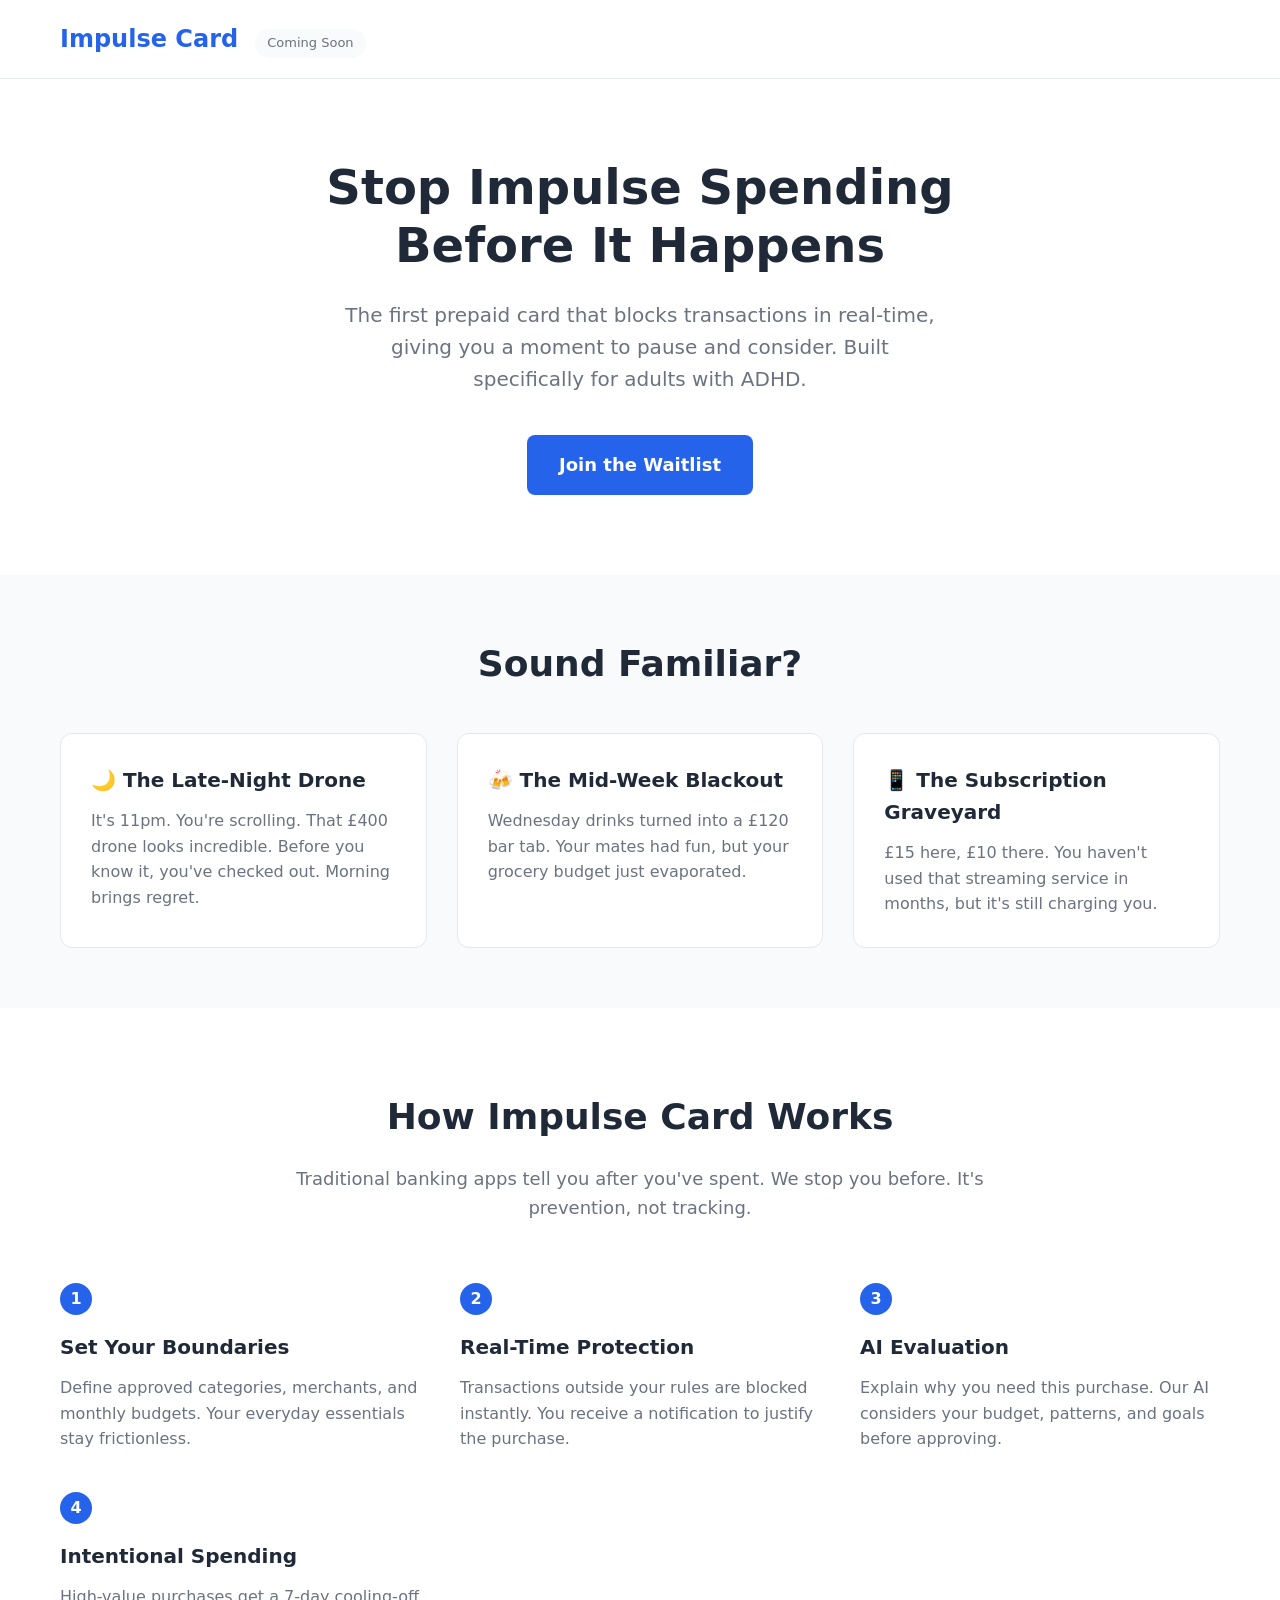
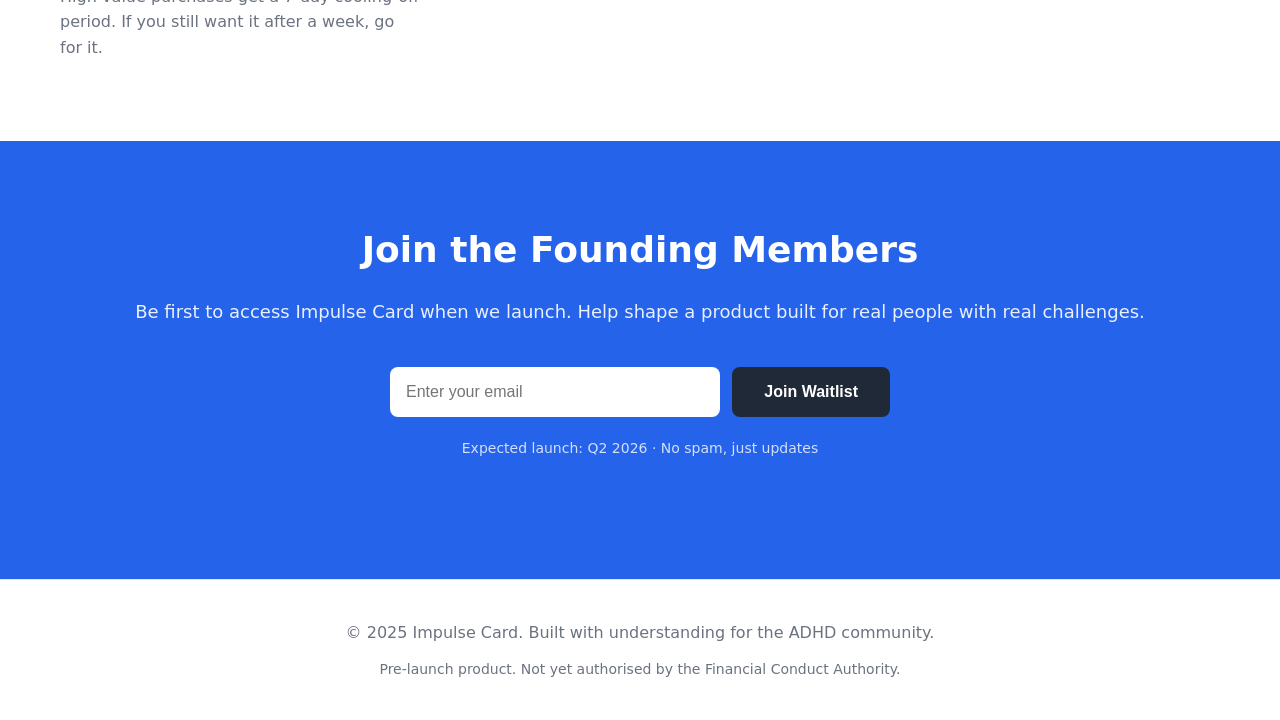
==== commit bf82682f: "Create index.html" ====
--- a/index.html
+++ b/index.html
@@ -3,1056 +3,374 @@
 <head>
     <meta charset="UTF-8">
     <meta name="viewport" content="width=device-width, initial-scale=1.0">
-
-    <!-- SEO Meta Tags -->
-    <title>Impulse Card - AI-Powered Spending Control (Pre-Launch)</title>
-    <meta name="description" content="An AI-powered prepaid card that blocks impulse purchases before they happen. Join founding members shaping the product. Pre-launch by Alfie Roberts.">
-
-    <!-- Open Graph Meta Tags -->
-    <meta property="og:title" content="Impulse Card - Stop Overspending Before It Happens">
-    <meta property="og:description" content="Join founding members building an AI-powered spending control card. Pre-launch community shaping the product together.">
-    <meta property="og:url" content="https://impulsecard.co.uk">
-    <meta property="og:type" content="website">
-
-    <!-- Twitter Card Meta Tags -->
-    <meta name="twitter:card" content="summary_large_image">
-    <meta name="twitter:title" content="Impulse Card - Stop Overspending Before It Happens">
-    <meta name="twitter:description" content="Join founding members building an AI-powered spending control card.">
-
-    <!-- Favicon (using emoji as temporary placeholder) -->
-    <link rel="icon" href="data:image/svg+xml,<svg xmlns=%22http://www.w3.org/2000/svg%22 viewBox=%220 0 100 100%22><text y=%22.9em%22 font-size=%2290%22>💳</text></svg>">
-
-    <!-- Self-hosted fonts for performance -->
-    <link rel="preload" href="css/fonts/inter-var.woff2" as="font" type="font/woff2" crossorigin>
-
-    <!-- Stylesheet -->
-    <link rel="stylesheet" href="css/style.css">
-
-    <!-- Analytics (Plausible) - Add when configured -->
-    <!-- <script defer data-domain="impulsecard.co.uk" src="https://plausible.io/js/script.js"></script> -->
+    <title>Impulse Card - AI-Powered Spending Control for ADHD</title>
+    <meta name="description" content="The first prepaid card that stops impulse spending before it happens. Built for adults with ADHD who want financial control without the guilt.">
+    
+    <style>
+        * {
+            margin: 0;
+            padding: 0;
+            box-sizing: border-box;
+        }
+
+        :root {
+            --primary: #2563eb;
+            --primary-dark: #1e40af;
+            --text-dark: #1f2937;
+            --text-light: #6b7280;
+            --bg-light: #f9fafb;
+            --border: #e5e7eb;
+        }
+
+        body {
+            font-family: -apple-system, BlinkMacSystemFont, 'Segoe UI', system-ui, sans-serif;
+            line-height: 1.6;
+            color: var(--text-dark);
+            background: white;
+        }
+
+        .container {
+            max-width: 1200px;
+            margin: 0 auto;
+            padding: 0 20px;
+        }
+
+        /* Header */
+        header {
+            padding: 20px 0;
+            border-bottom: 1px solid var(--border);
+        }
+
+        .header-content {
+            display: flex;
+            justify-content: space-between;
+            align-items: center;
+        }
+
+        .logo {
+            font-size: 24px;
+            font-weight: 700;
+            color: var(--primary);
+        }
+
+        .beta-badge {
+            display: inline-block;
+            background: var(--bg-light);
+            color: var(--text-light);
+            padding: 4px 12px;
+            border-radius: 20px;
+            font-size: 13px;
+            font-weight: 500;
+            margin-left: 12px;
+        }
+
+        /* Hero Section */
+        .hero {
+            padding: 80px 0;
+            text-align: center;
+        }
+
+        h1 {
+            font-size: 48px;
+            font-weight: 800;
+            line-height: 1.2;
+            margin-bottom: 24px;
+            color: var(--text-dark);
+        }
+
+        .subtitle {
+            font-size: 20px;
+            color: var(--text-light);
+            margin-bottom: 40px;
+            max-width: 600px;
+            margin-left: auto;
+            margin-right: auto;
+        }
+
+        .cta-button {
+            display: inline-block;
+            background: var(--primary);
+            color: white;
+            padding: 16px 32px;
+            border-radius: 8px;
+            text-decoration: none;
+            font-weight: 600;
+            font-size: 18px;
+            transition: background 0.2s;
+        }
+
+        .cta-button:hover {
+            background: var(--primary-dark);
+        }
+
+        /* Problem Section */
+        .problem-section {
+            background: var(--bg-light);
+            padding: 60px 0;
+        }
+
+        .problem-grid {
+            display: grid;
+            grid-template-columns: repeat(auto-fit, minmax(280px, 1fr));
+            gap: 30px;
+            margin-top: 40px;
+        }
+
+        .problem-card {
+            background: white;
+            padding: 30px;
+            border-radius: 12px;
+            border: 1px solid var(--border);
+        }
+
+        .problem-card h3 {
+            font-size: 20px;
+            margin-bottom: 12px;
+            color: var(--text-dark);
+        }
+
+        .problem-card p {
+            color: var(--text-light);
+            font-size: 16px;
+        }
+
+        /* Solution Section */
+        .solution-section {
+            padding: 80px 0;
+        }
+
+        .solution-section h2 {
+            text-align: center;
+            font-size: 36px;
+            margin-bottom: 20px;
+        }
+
+        .solution-description {
+            text-align: center;
+            font-size: 18px;
+            color: var(--text-light);
+            max-width: 700px;
+            margin: 0 auto 60px;
+        }
+
+        .feature-list {
+            display: grid;
+            grid-template-columns: repeat(auto-fit, minmax(300px, 1fr));
+            gap: 40px;
+        }
+
+        .feature {
+            text-align: left;
+        }
+
+        .feature-number {
+            display: inline-block;
+            background: var(--primary);
+            color: white;
+            width: 32px;
+            height: 32px;
+            border-radius: 50%;
+            text-align: center;
+            line-height: 32px;
+            font-weight: 700;
+            margin-bottom: 16px;
+        }
+
+        .feature h3 {
+            font-size: 20px;
+            margin-bottom: 12px;
+        }
+
+        .feature p {
+            color: var(--text-light);
+        }
+
+        /* Waitlist Section */
+        .waitlist-section {
+            background: var(--primary);
+            color: white;
+            padding: 80px 0;
+            text-align: center;
+        }
+
+        .waitlist-section h2 {
+            font-size: 36px;
+            margin-bottom: 20px;
+        }
+
+        .waitlist-section p {
+            font-size: 18px;
+            margin-bottom: 40px;
+            opacity: 0.9;
+        }
+
+        .waitlist-form {
+            max-width: 500px;
+            margin: 0 auto;
+            display: flex;
+            gap: 12px;
+            flex-wrap: wrap;
+            justify-content: center;
+        }
+
+        .waitlist-input {
+            flex: 1;
+            min-width: 250px;
+            padding: 16px;
+            border-radius: 8px;
+            border: none;
+            font-size: 16px;
+        }
+
+        .waitlist-button {
+            background: var(--text-dark);
+            color: white;
+            padding: 16px 32px;
+            border-radius: 8px;
+            border: none;
+            font-weight: 600;
+            font-size: 16px;
+            cursor: pointer;
+            transition: opacity 0.2s;
+        }
+
+        .waitlist-button:hover {
+            opacity: 0.9;
+        }
+
+        /* Footer */
+        footer {
+            padding: 40px 0;
+            border-top: 1px solid var(--border);
+            text-align: center;
+            color: var(--text-light);
+        }
+
+        /* Responsive */
+        @media (max-width: 768px) {
+            h1 {
+                font-size: 36px;
+            }
+
+            .subtitle {
+                font-size: 18px;
+            }
+
+            .hero {
+                padding: 40px 0;
+            }
+
+            .solution-section h2,
+            .waitlist-section h2 {
+                font-size: 28px;
+            }
+
+            .waitlist-form {
+                flex-direction: column;
+            }
+
+            .waitlist-input {
+                min-width: 100%;
+            }
+        }
+    </style>
 </head>
 <body>
-    <!-- Skip to main content link for accessibility -->
-    <a href="#main-content" class="skip-link">Skip to main content</a>
-
-    <!-- ========================================
-         HEADER (Sticky Navigation)
-         ======================================== -->
-    <header class="header">
+    <header>
         <div class="container">
-            <nav class="nav">
-                <div class="logo">
-                    <span class="logo-icon">💳</span>
-                    <span class="logo-text">Impulse Card</span>
+            <div class="header-content">
+                <div>
+                    <span class="logo">Impulse Card</span>
+                    <span class="beta-badge">Coming Soon</span>
                 </div>
-                <div class="nav-links">
-                    <a href="#how-it-works" class="nav-link">How It Works</a>
-                    <a href="#waitlist" class="btn btn-primary btn-sm">Join Founding Members</a>
-                </div>
-            </nav>
+            </div>
         </div>
     </header>
 
-    <!-- ========================================
-         HERO SECTION
-         ======================================== -->
-    <main id="main-content">
+    <main>
         <section class="hero">
-            <div class="hero-background">
-                <div class="hero-glow"></div>
-                <div class="scan-line"></div>
-            </div>
-
             <div class="container">
-                <div class="hero-content">
-                    <h1 class="hero-title">Stop Overspending Before<br>It Happens</h1>
-                    <p class="hero-subtitle">
-                        An AI-powered card that makes you pause before impulse purchases.
-                        Justify why you need it. Get approved, delayed, or gently declined.<br>All in 10 seconds.
-                    </p>
-
-                    <!-- Interactive Phone Mockup -->
-                    <div class="phone-mockup-container">
-                        <div class="phone-mockup">
-                            <div class="phone-notch"></div>
-                            <div class="phone-screen">
-                                <!-- Initial State: Notification Card -->
-                                <div class="notification-card" id="notificationCard">
-                                    <div class="notification-icon">🤔</div>
-                                    <div class="notification-title" role="heading" aria-level="3">Hold on a sec...</div>
-                                    <div class="notification-details">
-                                        <p class="notification-merchant">Amazon.co.uk</p>
-                                        <p class="notification-amount">£127.99</p>
-                                    </div>
-                                    <p class="notification-message">
-                                        This purchase wasn't in our agreed plan. Care to explain why you need this?
-                                    </p>
-                                    <button class="btn btn-gradient" id="justifyBtn">
-                                        Open Chat
-                                    </button>
-                                </div>
-
-                                <!-- Chat Interface (Hidden Initially) -->
-                                <div class="chat-interface" id="chatInterface" style="display: none;">
-                                    <div class="chat-header">
-                                        <button class="chat-back" id="chatBack" aria-label="Go back">
-                                            <svg width="24" height="24" viewBox="0 0 24 24" fill="none" stroke="currentColor" stroke-width="2">
-                                                <path d="M19 12H5M12 19l-7-7 7-7"/>
-                                            </svg>
-                                        </button>
-                                        <span class="chat-title">Justify Purchase</span>
-                                        <span class="chat-amount">£127.99</span>
-                                    </div>
-
-                                    <div class="chat-messages" id="chatMessages">
-                                        <!-- Messages will be added here by JavaScript -->
-                                    </div>
-
-                                    <div class="chat-input-container" id="chatInputContainer" style="display: none;">
-                                        <div class="chat-input" contenteditable="true" id="chatInput" data-placeholder="Type your reason..."></div>
-                                        <button class="chat-send" id="chatSend" aria-label="Send message">
-                                            <svg width="20" height="20" viewBox="0 0 24 24" fill="none" stroke="currentColor" stroke-width="2">
-                                                <path d="M22 2L11 13M22 2l-7 20-4-9-9-4 20-7z"/>
-                                            </svg>
-                                        </button>
-                                    </div>
-                                </div>
-                            </div>
-                        </div>
-                    </div>
-
-                    <a href="#waitlist" class="btn btn-primary btn-lg cta-button" data-label="hero-cta">
-                        Join the Founding Members
-                    </a>
-
-                    <p class="trust-signal">
-                        <svg class="trust-icon" width="20" height="20" viewBox="0 0 24 24" fill="none" stroke="currentColor" stroke-width="2">
-                            <path d="M9 12l2 2 4-4m6 2a9 9 0 11-18 0 9 9 0 0118 0z"/>
-                        </svg>
-                        Built by Alfie Roberts, a Master's student with ADHD who lost over £7,000 in 2024 to impulse purchases
-                    </p>
+                <h1>Stop Impulse Spending<br>Before It Happens</h1>
+                <p class="subtitle">
+                    The first prepaid card that blocks transactions in real-time, giving you a moment to pause and consider. Built specifically for adults with ADHD.
+                </p>
+                <a href="#waitlist" class="cta-button">Join the Waitlist</a>
+            </div>
+        </section>
+
+        <section class="problem-section">
+            <div class="container">
+                <h2 style="text-align: center; font-size: 36px; margin-bottom: 20px;">Sound Familiar?</h2>
+                <div class="problem-grid">
+                    <div class="problem-card">
+                        <h3>🌙 The Late-Night Drone</h3>
+                        <p>It's 11pm. You're scrolling. That £400 drone looks incredible. Before you know it, you've checked out. Morning brings regret.</p>
+                    </div>
+                    <div class="problem-card">
+                        <h3>🍻 The Mid-Week Blackout</h3>
+                        <p>Wednesday drinks turned into a £120 bar tab. Your mates had fun, but your grocery budget just evaporated.</p>
+                    </div>
+                    <div class="problem-card">
+                        <h3>📱 The Subscription Graveyard</h3>
+                        <p>£15 here, £10 there. You haven't used that streaming service in months, but it's still charging you.</p>
+                    </div>
                 </div>
             </div>
         </section>
 
-        <!-- ========================================
-             FOUNDING MEMBER VALUE SECTION
-             ======================================== -->
-        <section class="section section-alt">
+        <section class="solution-section">
             <div class="container">
-                <h2 class="section-title">Built WITH the ADHD Community, Not Just FOR Them</h2>
-                <p class="section-subtitle">You're not joining a finished product. You're joining the conversation that shapes what this becomes.</p>
-
-                <div class="card-grid">
-                    <div class="value-card">
-                        <div class="card-icon">
-                            <svg width="64" height="64" viewBox="0 0 24 24" fill="none" stroke="currentColor" stroke-width="1.5">
-                                <path d="M15.232 5.232l3.536 3.536m-2.036-5.036a2.5 2.5 0 113.536 3.536L6.5 21.036H3v-3.572L16.732 3.732z"/>
-                            </svg>
-                        </div>
-                        <h3 class="card-title">Direct Influence on Product Decisions</h3>
-                        <p class="card-description">
-                            Founding members will directly influence what gets built, how it works, and what problems we solve first.
-                            Get access to our Discord community to give feedback and ideas.
-                        </p>
-                    </div>
-
-                    <div class="value-card">
-                        <div class="card-icon">
-                            <svg width="64" height="64" viewBox="0 0 24 24" fill="none" stroke="currentColor" stroke-width="1.5">
-                                <path d="M7 7h.01M7 3h5c.512 0 1.024.195 1.414.586l7 7a2 2 0 010 2.828l-7 7a2 2 0 01-2.828 0l-7-7A1.994 1.994 0 013 12V7a4 4 0 014-4z"/>
-                            </svg>
-                        </div>
-                        <h3 class="card-title">Lock In Founding Member Rate</h3>
-                        <p class="card-description">
-                            When we launch, founding members get the best pricing we'll ever offer. Plus 2 months free.
-                            Your reward for believing in this early.
-                        </p>
-                    </div>
-
-                    <div class="value-card">
-                        <div class="card-icon">
-                            <svg width="64" height="64" viewBox="0 0 24 24" fill="none" stroke="currentColor" stroke-width="1.5">
-                                <path d="M13 10V3L4 14h7v7l9-11h-7z"/>
-                            </svg>
-                        </div>
-                        <h3 class="card-title">First to Try It</h3>
-                        <p class="card-description">
-                            Pilot programme launches Q1 2027 with 100 users. Founding members get priority.
-                            Help us test, and make it better whilst saving yourself money.
-                        </p>
+                <h2>How Impulse Card Works</h2>
+                <p class="solution-description">
+                    Traditional banking apps tell you after you've spent. We stop you before. It's prevention, not tracking.
+                </p>
+                <div class="feature-list">
+                    <div class="feature">
+                        <div class="feature-number">1</div>
+                        <h3>Set Your Boundaries</h3>
+                        <p>Define approved categories, merchants, and monthly budgets. Your everyday essentials stay frictionless.</p>
+                    </div>
+                    <div class="feature">
+                        <div class="feature-number">2</div>
+                        <h3>Real-Time Protection</h3>
+                        <p>Transactions outside your rules are blocked instantly. You receive a notification to justify the purchase.</p>
+                    </div>
+                    <div class="feature">
+                        <div class="feature-number">3</div>
+                        <h3>AI Evaluation</h3>
+                        <p>Explain why you need this purchase. Our AI considers your budget, patterns, and goals before approving.</p>
+                    </div>
+                    <div class="feature">
+                        <div class="feature-number">4</div>
+                        <h3>Intentional Spending</h3>
+                        <p>High-value purchases get a 7-day cooling-off period. If you still want it after a week, go for it.</p>
                     </div>
                 </div>
             </div>
         </section>
 
-        <!-- ========================================
-             PROBLEM SECTION
-             ======================================== -->
-        <section class="section">
+        <section class="waitlist-section" id="waitlist">
             <div class="container">
-                <h2 class="section-title">If This Sounds Familiar, You're Not Alone</h2>
-
-                <div class="card-grid">
-                    <div class="problem-card">
-                        <div class="card-icon">
-                            <svg width="64" height="64" viewBox="0 0 24 24" fill="none" stroke="currentColor" stroke-width="1.5">
-                                <path d="M20.354 15.354A9 9 0 018.646 3.646 9.003 9.003 0 0012 21a9.003 9.003 0 008.354-5.646z"/>
-                            </svg>
-                        </div>
-                        <h3 class="card-title">The Late-Night Drone</h3>
-                        <p class="card-description">
-                            2:47am. Can't sleep. Scrolling Amazon. "This drone will definitely make me happy." One click. £127 gone.
-                            Morning: email receipt. Drone? What drone? Scroll order history. Oh. That drone. Delivery Thursday.
-                            Thursday: it arrives. You open it once. It's in your cupboard now. £127 in a cupboard.
-                        </p>
-                    </div>
-
-                    <div class="problem-card">
-                        <div class="card-icon">
-                            <svg width="64" height="64" viewBox="0 0 24 24" fill="none" stroke="currentColor" stroke-width="1.5">
-                                <path d="M15 17h5l-1.405-1.405A2.032 2.032 0 0118 14.158V11a6.002 6.002 0 00-4-5.659V5a2 2 0 10-4 0v.341C7.67 6.165 6 8.388 6 11v3.159c0 .538-.214 1.055-.595 1.436L4 17h5m6 0v1a3 3 0 11-6 0v-1m6 0H9"/>
-                            </svg>
-                        </div>
-                        <h3 class="card-title">The Mid-week Blackout</h3>
-                        <p class="card-description">
-                            Friday night: new hobby idea. Mechanical keyboards. "This is it. This is the thing." Order £89 keycaps.
-                            £140 switches. £200 custom case. Monday morning: banking app notification. "You spent £680 this weekend."
-                            The keyboard parts are still in boxes. Unopened. You've moved on to fountain pens now.
-                        </p>
-                    </div>
-
-                    <div class="problem-card">
-                        <div class="card-icon">
-                            <svg width="64" height="64" viewBox="0 0 24 24" fill="none" stroke="currentColor" stroke-width="1.5">
-                                <path d="M4 4v5h.582m15.356 2A8.001 8.001 0 004.582 9m0 0H9m11 11v-5h-.581m0 0a8.003 8.003 0 01-15.357-2m15.357 2H15"/>
-                            </svg>
-                        </div>
-                        <h3 class="card-title">The Friday Night Fever</h3>
-                        <p class="card-description">
-                            "I'll buy everyone drinks, don't even worry about it." £100, gone. "Yes, don't worry, your money isn't good here."
-                            Another £140. "Ah, don't sweat it, I've got this drink" £30. You did this three times tonight.
-                            Next week, you repeat the same old habits. "Just one more drink guys."
-                            You end up being owed 13 drinks that are never paid back.
-                        </p>
-                    </div>
-                </div>
-
-                <p class="section-emphasis">
-                    Banks track spending <em>after</em> you overspend.
-                    <span class="highlight-gradient">Impulse Card blocks spending <em>before</em> you regret it.</span>
+                <h2>Join the Founding Members</h2>
+                <p>Be first to access Impulse Card when we launch. Help shape a product built for real people with real challenges.</p>
+                <form class="waitlist-form" action="#" method="post">
+                    <input type="email" class="waitlist-input" placeholder="Enter your email" required>
+                    <button type="submit" class="waitlist-button">Join Waitlist</button>
+                </form>
+                <p style="margin-top: 20px; font-size: 14px; opacity: 0.8;">
+                    Expected launch: Q2 2026 · No spam, just updates
                 </p>
             </div>
         </section>
-
-        <!-- ========================================
-             SOLUTION SECTION (How It Works)
-             ======================================== -->
-        <section class="section section-alt" id="how-it-works">
-            <div class="container">
-                <h2 class="section-title">How It Works</h2>
-                <p class="section-subtitle">Not a budget tracker. A spending <em>blocker</em>.</p>
-
-                <div class="card-grid">
-                    <div class="step-card">
-                        <div class="step-badge">1</div>
-                        <div class="card-icon">
-                            <svg width="64" height="64" viewBox="0 0 24 24" fill="none" stroke="currentColor" stroke-width="1.5">
-                                <path d="M3 10h18M7 15h1m4 0h1m-7 4h12a3 3 0 003-3V8a3 3 0 00-3-3H6a3 3 0 00-3 3v8a3 3 0 003 3z"/>
-                            </svg>
-                        </div>
-                        <h3 class="card-title">Load Your Prepaid Card</h3>
-                        <p class="card-description">
-                            Impulse Card is a prepaid debit card (like Monzo or Revolut). Load money onto it and use it as your primary card for everything except pre-approved categories like groceries.
-                        </p>
-                    </div>
-
-                    <div class="step-card">
-                        <div class="step-badge">2</div>
-                        <div class="card-icon">
-                            <svg width="64" height="64" viewBox="0 0 24 24" fill="none" stroke="currentColor" stroke-width="1.5">
-                                <path d="M10.325 4.317c.426-1.756 2.924-1.756 3.35 0a1.724 1.724 0 002.573 1.066c1.543-.94 3.31.826 2.37 2.37a1.724 1.724 0 001.065 2.572c1.756.426 1.756 2.924 0 3.35a1.724 1.724 0 00-1.066 2.573c.94 1.543-.826 3.31-2.37 2.37a1.724 1.724 0 00-2.572 1.065c-.426 1.756-2.924 1.756-3.35 0a1.724 1.724 0 00-2.573-1.066c-1.543.94-3.31-.826-2.37-2.37a1.724 1.724 0 00-1.065-2.572c-1.756-.426-1.756-2.924 0-3.35a1.724 1.724 0 001.066-2.573c-.94-1.543.826-3.31 2.37-2.37.996.608 2.296.07 2.572-1.065z"/>
-                                <path d="M15 12a3 3 0 11-6 0 3 3 0 016 0z"/>
-                            </svg>
-                        </div>
-                        <h3 class="card-title">Set Your Rules Once</h3>
-                        <p class="card-description">
-                            One-time setup: "Block purchases over £40 unless I justify them. Groceries unlimited.
-                            Block ASOS and Amazon after 10pm."
-                        </p>
-                    </div>
-
-                    <div class="step-card">
-                        <div class="step-badge">3</div>
-                        <div class="card-icon">
-                            <svg width="64" height="64" viewBox="0 0 24 24" fill="none" stroke="currentColor" stroke-width="1.5">
-                                <path d="M9 12l2 2 4-4m5.618-4.016A11.955 11.955 0 0112 2.944a11.955 11.955 0 01-8.618 3.04A12.02 12.02 0 003 9c0 5.591 3.824 10.29 9 11.622 5.176-1.332 9-6.03 9-11.622 0-1.042-.133-2.052-.382-3.016z"/>
-                            </svg>
-                        </div>
-                        <h3 class="card-title">Card Blocks Automatically</h3>
-                        <p class="card-description">
-                            Try to buy that £89 keyboard at 11pm? Declined. You get a notification:
-                            "Why do you need this right now?" Open the app to justify it.
-                        </p>
-                    </div>
-
-                    <div class="step-card">
-                        <div class="step-badge">4</div>
-                        <div class="card-icon">
-                            <svg width="64" height="64" viewBox="0 0 24 24" fill="none" stroke="currentColor" stroke-width="1.5">
-                                <path d="M13 10V3L4 14h7v7l9-11h-7z"/>
-                            </svg>
-                        </div>
-                        <h3 class="card-title">AI Evaluates (Typically Under 10 Seconds)</h3>
-                        <p class="card-description">
-                            Type your reason. AI checks it against your goals and spending patterns.
-                            Result: approved immediately, delayed 7 days for reflection, or kindly declined with a reason why. Emergency override available anytime.
-                        </p>
-                    </div>
-                </div>
-            </div>
-        </section>
-
-        <!-- ========================================
-             WHY AI SECTION
-             ======================================== -->
-        <section class="section section-alt">
-            <div class="container">
-                <h2 class="section-title">Why AI? Why Not Just Simple Rules?</h2>
-                <p class="section-subtitle">Because context matters more than numbers</p>
-
-                <div class="founder-card">
-                    <div class="founder-story">
-                        <p><strong>A simple rule like "block purchases over £40" doesn't work.</strong></p>
-
-                        <p>Sometimes a £50 purchase is genuinely essential—medicine refills, urgent car repairs, replacing broken headphones you need for work calls tomorrow.</p>
-
-                        <p>Sometimes a £20 purchase is pure impulse—that third pair of trainers you don't need, another book for the stack you haven't read, hobby supplies for an interest that'll fade by next week.</p>
-
-                        <p><strong>AI understands context, not just numbers.</strong></p>
-
-                        <p>It evaluates your reason against your actual spending patterns, your stated goals, and the specific purchase context. It knows the difference between "my work headphones broke and I have calls tomorrow" (legitimate) and "these would be perfect for when I start my podcast" (impulse for a project that doesn't exist yet).</p>
-
-                        <p>Simple rules treat every £40 purchase the same. AI treats each purchase based on whether it actually makes sense for <em>you</em>, right now, given your patterns and goals.</p>
-
-                        <p><strong>It learns from how you actually spend.</strong></p>
-
-                        <p>If you justify three "essential" hobby purchases in two weeks then abandon them all, the AI notices. Next time you're excited about a new hobby, it'll push back harder. Not because of the amount—because of the pattern.</p>
-                    </div>
-                </div>
-
-                <p class="section-emphasis">
-                    <span class="highlight-gradient">This isn't AI for the sake of AI. It's the only way to create intelligent friction that adapts to you.</span>
-                </p>
-            </div>
-        </section>
-
-        <!-- ========================================
-             FOUNDER STORY SECTION
-             ======================================== -->
-        <section class="section">
-            <div class="container">
-                <h2 class="section-title">Why I'm Building This</h2>
-
-                <div class="founder-card">
-                    <div class="founder-profile">
-                        <div class="founder-avatar">AR</div>
-                        <div class="founder-info">
-                            <h3 class="founder-name">Alfie Roberts</h3>
-                            <p class="founder-title">Software Engineer • MSc Applied AI (University of Westminster)</p>
-                            <p class="founder-title" style="font-size: 0.95rem; opacity: 0.9; margin-top: 0.5rem;">Building with financial compliance, user privacy, and security as non-negotiables from day one</p>
-                        </div>
-                    </div>
-
-                    <div class="founder-story">
-                        <p>Last year, I lost thousands to impulse purchases I regretted within 24 hours.</p>
-
-                        <p>A £490 smart ring when I already had a smart watch. XR glasses for £340 that I've used once. A £250 iPad still in its box. Hobby after hobby, each one "definitely the thing this time."</p>
-
-                        <p>I have ADHD. Executive function challenges mean that in the moment, my brain genuinely believes every purchase is essential. By the time I realise it wasn't, the money's gone.</p>
-
-                        <p>I tried everything: Starling pots. Snoop, and Emma finance trackers. Physically hiding my cards. Deleting shopping apps. None of it worked because they all rely on me remembering to check them before I buy. But when I see something I want, I forget those tools exist.</p>
-
-                        <p>I needed something that didn't rely on my memory or willpower. Something that would physically stop me and make me explain myself before completing the purchase.</p>
-
-                        <p>So I'm building it. A prepaid card that uses AI to block overspending before it happens, not just tell you about it afterwards. I've spent the last year studying AI at Westminster, and now I'm applying that to solve the problem I live with every day.</p>
-
-                        <p>I'm sharing this work-in-progress because I suspect I'm not the only one who needs this. If you've ever felt that same frustration, knowing you need to stop but being unable to in the moment, this is for you too.</p>
-                    </div>
-
-                    <div class="founder-contact">
-                        <p>
-                            <strong>Email:</strong>
-                            <a href="mailto:alfie@impulsecard.co.uk">alfie@impulsecard.co.uk</a>
-                        </p>
-                        <p>Want to help shape this? Join the founding members below.</p>
-                    </div>
-                </div>
-            </div>
-        </section>
-
-        <!-- ========================================
-             DIFFERENTIATION SECTION
-             ======================================== -->
-        <section class="section section-alt">
-            <div class="container">
-                <h2 class="section-title">Why Not Just Use Monzo or Revolut?</h2>
-
-                <div class="comparison-grid">
-                    <div class="comparison-column">
-                        <h3 class="comparison-title">Traditional Banks</h3>
-                        <ul class="comparison-list">
-                            <li class="comparison-item comparison-negative">
-                                <svg class="comparison-icon" width="24" height="24" viewBox="0 0 24 24" fill="none" stroke="currentColor" stroke-width="2">
-                                    <path d="M6 18L18 6M6 6l12 12"/>
-                                </svg>
-                                Show damage after you've spent
-                            </li>
-                            <li class="comparison-item comparison-negative">
-                                <svg class="comparison-icon" width="24" height="24" viewBox="0 0 24 24" fill="none" stroke="currentColor" stroke-width="2">
-                                    <path d="M6 18L18 6M6 6l12 12"/>
-                                </svg>
-                                Require you to remember to check budget
-                            </li>
-                            <li class="comparison-item comparison-negative">
-                                <svg class="comparison-icon" width="24" height="24" viewBox="0 0 24 24" fill="none" stroke="currentColor" stroke-width="2">
-                                    <path d="M6 18L18 6M6 6l12 12"/>
-                                </svg>
-                                Rely on willpower and self-control
-                            </li>
-                            <li class="comparison-item comparison-negative">
-                                <svg class="comparison-icon" width="24" height="24" viewBox="0 0 24 24" fill="none" stroke="currentColor" stroke-width="2">
-                                    <path d="M6 18L18 6M6 6l12 12"/>
-                                </svg>
-                                Assume you'll remember to check budget before buying
-                            </li>
-                        </ul>
-                    </div>
-
-                    <div class="comparison-column comparison-highlight">
-                        <h3 class="comparison-title">Impulse Card</h3>
-                        <ul class="comparison-list">
-                            <li class="comparison-item comparison-positive">
-                                <svg class="comparison-icon" width="24" height="24" viewBox="0 0 24 24" fill="none" stroke="currentColor" stroke-width="2">
-                                    <path d="M5 13l4 4L19 7"/>
-                                </svg>
-                                Stops you before transaction completes
-                            </li>
-                            <li class="comparison-item comparison-positive">
-                                <svg class="comparison-icon" width="24" height="24" viewBox="0 0 24 24" fill="none" stroke="currentColor" stroke-width="2">
-                                    <path d="M5 13l4 4L19 7"/>
-                                </svg>
-                                Creates mandatory pause before purchase
-                            </li>
-                            <li class="comparison-item comparison-positive">
-                                <svg class="comparison-icon" width="24" height="24" viewBox="0 0 24 24" fill="none" stroke="currentColor" stroke-width="2">
-                                    <path d="M5 13l4 4L19 7"/>
-                                </svg>
-                                External accountability built into payment
-                            </li>
-                            <li class="comparison-item comparison-positive">
-                                <svg class="comparison-icon" width="24" height="24" viewBox="0 0 24 24" fill="none" stroke="currentColor" stroke-width="2">
-                                    <path d="M5 13l4 4L19 7"/>
-                                </svg>
-                                Built for real life when willpower fails
-                            </li>
-                        </ul>
-                    </div>
-                </div>
-            </div>
-        </section>
-
-        <!-- ========================================
-             TARGET AUDIENCE SECTION
-             ======================================== -->
-        <section class="section">
-            <div class="container">
-                <h2 class="section-title">Who This Is For</h2>
-                <p class="section-subtitle">This is for you if you've ever:</p>
-
-                <div class="audience-card">
-                    <ul class="audience-list">
-                        <li>Bought something expensive on impulse and regretted it the next morning</li>
-                        <li>Checked your budget, then forgot about it 5 minutes later when you saw something you wanted</li>
-                        <li>Felt the excitement fade before the package even arrived</li>
-                        <li>Tried "just being more careful" or "setting a budget" but it never sticks</li>
-                        <li>Spent money you didn't have because future-you would "figure it out"</li>
-                        <li>Deleted shopping apps in a moment of clarity, only to reinstall them the next day</li>
-                    </ul>
-
-                    <p class="audience-emphasis">...this is for you.</p>
-
-                    <h3 class="audience-subtitle">Especially helpful if you:</h3>
-                    <ul class="audience-list audience-list-secondary">
-                        <li>Have ADHD or struggle with executive function</li>
-                        <li>Shop late at night when you're tired or emotional</li>
-                        <li>Find yourself stuck in "hobby cycling" - buying everything for a new interest, then moving on</li>
-                        <li>Know budgeting apps don't work for you because you need external accountability</li>
-                    </ul>
-                </div>
-            </div>
-        </section>
-
-        <!-- ========================================
-             ADHD-SPECIFIC SECTION
-             ======================================== -->
-        <section class="section section-alt">
-            <div class="container">
-                <h2 class="section-title">Built for ADHD Brains</h2>
-                <p class="section-subtitle">Designed around how executive function challenges actually work</p>
-
-                <div class="card-grid">
-                    <div class="value-card">
-                        <div class="card-icon">
-                            <svg width="64" height="64" viewBox="0 0 24 24" fill="none" stroke="currentColor" stroke-width="1.5">
-                                <path d="M12 8v4l3 3m6-3a9 9 0 11-18 0 9 9 0 0118 0z"/>
-                            </svg>
-                        </div>
-                        <h3 class="card-title">Time Blindness Protection</h3>
-                        <p class="card-description">
-                            Set time-based rules that account for when you're most vulnerable. Block late-night shopping when time blindness and fatigue hit hardest.
-                        </p>
-                    </div>
-
-                    <div class="value-card">
-                        <div class="card-icon">
-                            <svg width="64" height="64" viewBox="0 0 24 24" fill="none" stroke="currentColor" stroke-width="1.5">
-                                <path d="M13 10V3L4 14h7v7l9-11h-7z"/>
-                            </svg>
-                        </div>
-                        <h3 class="card-title">Interrupts Dopamine-Seeking</h3>
-                        <p class="card-description">
-                            Creates friction at the exact moment your brain is chasing the dopamine hit of "buy now."
-                            The pause disrupts the impulse-reward loop before the transaction completes.
-                        </p>
-                    </div>
-
-                    <div class="value-card">
-                        <div class="card-icon">
-                            <svg width="64" height="64" viewBox="0 0 24 24" fill="none" stroke="currentColor" stroke-width="1.5">
-                                <path d="M9 5H7a2 2 0 00-2 2v12a2 2 0 002 2h10a2 2 0 002-2V7a2 2 0 00-2-2h-2M9 5a2 2 0 002 2h2a2 2 0 002-2M9 5a2 2 0 012-2h2a2 2 0 012 2m-6 9l2 2 4-4"/>
-                            </svg>
-                        </div>
-                        <h3 class="card-title">External Accountability You Can't Bypass</h3>
-                        <p class="card-description">
-                            Executive function challenges mean good intentions don't stick. This creates accountability that exists outside your brain—you can't forget it or talk yourself out of it.
-                        </p>
-                    </div>
-
-                    <div class="value-card">
-                        <div class="card-icon">
-                            <svg width="64" height="64" viewBox="0 0 24 24" fill="none" stroke="currentColor" stroke-width="1.5">
-                                <path d="M14.828 14.828a4 4 0 01-5.656 0M9 10h.01M15 10h.01M21 12a9 9 0 11-18 0 9 9 0 0118 0z"/>
-                            </svg>
-                        </div>
-                        <h3 class="card-title">Reduces Rejection Sensitivity</h3>
-                        <p class="card-description">
-                            Card declines look identical to any other decline. The justification happens privately in your app—no public embarrassment, no rejection sensitivity triggers.
-                        </p>
-                    </div>
-
-                    <div class="value-card">
-                        <div class="card-icon">
-                            <svg width="64" height="64" viewBox="0 0 24 24" fill="none" stroke="currentColor" stroke-width="1.5">
-                                <path d="M4 4v5h.582m15.356 2A8.001 8.001 0 004.582 9m0 0H9m11 11v-5h-.581m0 0a8.003 8.003 0 01-15.357-2m15.357 2H15"/>
-                            </svg>
-                        </div>
-                        <h3 class="card-title">Breaks Hobby-Cycling Patterns</h3>
-                        <p class="card-description">
-                            AI learns your patterns. If you've started three hobbies this month, it'll gently push back when you try to buy everything for hobby number four.
-                        </p>
-                    </div>
-
-                    <div class="value-card">
-                        <div class="card-icon">
-                            <svg width="64" height="64" viewBox="0 0 24 24" fill="none" stroke="currentColor" stroke-width="1.5">
-                                <path d="M12 6V4m0 2a2 2 0 100 4m0-4a2 2 0 110 4m-6 8a2 2 0 100-4m0 4a2 2 0 110-4m0 4v2m0-6V4m6 6v10m6-2a2 2 0 100-4m0 4a2 2 0 110-4m0 4v2m0-6V4"/>
-                            </svg>
-                        </div>
-                        <h3 class="card-title">Accommodates Executive Function Variability</h3>
-                        <p class="card-description">
-                            Some days your executive function works great. Other days it's completely offline. This works on both kinds of days—it doesn't rely on you having a "good brain day."
-                        </p>
-                    </div>
-                </div>
-
-                <p class="section-emphasis">
-                    This isn't a generic budgeting tool adapted for ADHD.
-                    <span class="highlight-gradient">It's designed from the ground up around how ADHD brains actually work.</span>
-                </p>
-            </div>
-        </section>
-
-        <!-- ========================================
-             PRICING SECTION
-             ======================================== -->
-        <section class="section section-alt">
-            <div class="container">
-                <h2 class="section-title">Simple, Honest Pricing</h2>
-
-                <div class="pricing-card">
-                    <div class="pricing-amount">£15/month for founding members</div>
-                    <p class="pricing-subtext">Best rate I'll ever offer + 2 months free</p>
-                    <p class="pricing-note">Final pricing determined with pilot users</p>
-
-                    <div class="pricing-value">
-                        <h3>The Maths That Matters</h3>
-                        <p>Most people with impulse spending challenges lose £50-£150+ monthly to regret purchases.</p>
-                        <p>If you're losing even £100/month and this prevents just half of that...</p>
-                        <p class="pricing-emphasis">...you save £35/month after the £15 subscription</p>
-                        <p>That's £420 saved per year. The card pays for itself 3x over.</p>
-                    </div>
-
-                    <div class="pricing-commitment">
-                        <p>
-                            This requires commitment. You'll need to load money onto the card and use it as your primary payment method.
-                            It won't work if you just use your regular card when the Impulse Card declines something.
-                        </p>
-                        <p>
-                            But if you're desperate for something that actually stops you - not just reminds you -
-                            this is designed for that level of commitment.
-                        </p>
-                    </div>
-                </div>
-            </div>
-        </section>
-
-        <!-- ========================================
-             HOW YOU CAN HELP SECTION
-             ======================================== -->
-        <section class="section">
-            <div class="container">
-                <h2 class="section-title">How You Can Help Shape This</h2>
-
-                <div class="card-grid">
-                    <div class="help-card">
-                        <div class="card-icon">
-                            <svg width="64" height="64" viewBox="0 0 24 24" fill="none" stroke="currentColor" stroke-width="1.5">
-                                <path d="M3 8l7.89 5.26a2 2 0 002.22 0L21 8M5 19h14a2 2 0 002-2V7a2 2 0 00-2-2H5a2 2 0 00-2 2v10a2 2 0 002 2z"/>
-                            </svg>
-                        </div>
-                        <h3 class="card-title">Stay Updated</h3>
-                        <p class="card-description">
-                            Get notified when pilot launches. No commitment. Just stay in the loop.
-                        </p>
-                        <a href="#waitlist" class="btn btn-secondary">Join Founding Members</a>
-                    </div>
-
-                    <div class="help-card">
-                        <div class="card-icon">
-                            <svg width="64" height="64" viewBox="0 0 24 24" fill="none" stroke="currentColor" stroke-width="1.5">
-                                <path d="M19 11a7 7 0 01-7 7m0 0a7 7 0 01-7-7m7 7v4m0 0H8m4 0h4m-4-8a3 3 0 01-3-3V5a3 3 0 116 0v6a3 3 0 01-3 3z"/>
-                            </svg>
-                        </div>
-                        <h3 class="card-title">Share Your Story</h3>
-                        <p class="card-description">
-                            20-minute video call about your impulse spending challenges. £10 Amazon voucher as thanks.
-                            Your insights directly shape what gets built.
-                        </p>
-                        <a href="#waitlist" class="btn btn-secondary" id="interviewBtn">I'll Do an Interview</a>
-                    </div>
-
-                    <div class="help-card">
-                        <div class="card-icon">
-                            <svg width="64" height="64" viewBox="0 0 24 24" fill="none" stroke="currentColor" stroke-width="1.5">
-                                <path d="M10 20l4-16m4 4l4 4-4 4M6 16l-4-4 4-4"/>
-                            </svg>
-                        </div>
-                        <h3 class="card-title">Watch It Get Built</h3>
-                        <p class="card-description">
-                            I'm documenting the entire build process. Follow along, ask questions, share ideas.
-                        </p>
-                        <p class="help-coming-soon">(Coming soon)</p>
-                    </div>
-                </div>
-            </div>
-        </section>
-
-        <!-- ========================================
-             TRUST & TRANSPARENCY SECTION
-             ======================================== -->
-        <section class="section section-alt">
-            <div class="container">
-                <h2 class="section-title">What You Should Know</h2>
-
-                <div class="card-grid">
-                    <div class="transparency-card">
-                        <h3 class="card-title">This Is Pre-Launch</h3>
-                        <p class="card-description">
-                            This product doesn't exist yet. I'm one person building this in the open.
-                            Your signup helps me understand if this is worth building. If 50 people sign up, that's validation.
-                            If 500 sign up, that's a mandate.
-                        </p>
-                    </div>
-
-                    <div class="transparency-card">
-                        <h3 class="card-title">Your Data Is Safe</h3>
-                        <p class="card-description">
-                            I'm building this with the same privacy standards I expect. Your email is stored securely.
-                            I'll never sell your data. One email when we launch. Unsubscribe anytime.
-                            If you do an interview, your words stay anonymous unless you give permission otherwise.
-                        </p>
-                    </div>
-
-                    <div class="transparency-card">
-                        <h3 class="card-title">Timeline Is Honest</h3>
-                        <p class="card-description">
-                            Targeting pilot programme Q1 2026 (100 users)<br>
-                            Public launch Q2-Q3 2026<br><br>
-                            Timeline depends on funding and development. These dates might slip. I'm prioritising doing this right over doing it fast.
-                        </p>
-                    </div>
-
-                    <div class="transparency-card">
-                        <h3 class="card-title">You Can Change Your Mind</h3>
-                        <p class="card-description">
-                            Changed your mind? Delete your data anytime with one click. Want to see what I have? Just ask.
-                            This is your information, not mine.
-                        </p>
-                    </div>
-                </div>
-
-                <div class="trust-badges">
-                    <div class="trust-badge">
-                        <svg width="32" height="32" viewBox="0 0 24 24" fill="none" stroke="currentColor" stroke-width="1.5">
-                            <path d="M9 12l2 2 4-4m5.618-4.016A11.955 11.955 0 0112 2.944a11.955 11.955 0 01-8.618 3.04A12.02 12.02 0 003 9c0 5.591 3.824 10.29 9 11.622 5.176-1.332 9-6.03 9-11.622 0-1.042-.133-2.052-.382-3.016z"/>
-                        </svg>
-                        <span>Built with security as a priority</span>
-                    </div>
-
-                    <div class="trust-badge">
-                        <svg width="32" height="32" viewBox="0 0 24 24" fill="none" stroke="currentColor" stroke-width="1.5">
-                            <path d="M12 15v2m-6 4h12a2 2 0 002-2v-6a2 2 0 00-2-2H6a2 2 0 00-2 2v6a2 2 0 002 2zm10-10V7a4 4 0 00-8 0v4h8z"/>
-                        </svg>
-                        <span>Designed for GDPR compliance</span>
-                    </div>
-
-                    <div class="trust-badge">
-                        <svg width="32" height="32" viewBox="0 0 24 24" fill="none" stroke="currentColor" stroke-width="1.5">
-                            <path d="M6 18L18 6M6 6l12 12"/>
-                        </svg>
-                        <span>Your data never sold</span>
-                    </div>
-
-                    <div class="trust-badge">
-                        <svg width="32" height="32" viewBox="0 0 24 24" fill="none" stroke="currentColor" stroke-width="1.5">
-                            <path d="M19 7l-.867 12.142A2 2 0 0116.138 21H7.862a2 2 0 01-1.995-1.858L5 7m5 4v6m4-6v6m1-10V4a1 1 0 00-1-1h-4a1 1 0 00-1 1v3M4 7h16"/>
-                        </svg>
-                        <span>Delete your data anytime</span>
-                    </div>
-                </div>
-            </div>
-        </section>
-
-        <!-- ========================================
-             WAITLIST SECTION
-             ======================================== -->
-        <section class="section section-waitlist" id="waitlist">
-            <div class="waitlist-background">
-                <div class="waitlist-glow"></div>
-            </div>
-
-            <div class="container">
-                <h2 class="section-title">Join the Founding Members</h2>
-                <p class="section-subtitle">Help shape what this becomes. Get priority access when we launch.</p>
-                <div style="text-align: center; margin-bottom: 2rem;">
-                    <p style="font-size: 1.1rem; font-weight: 600; color: #FBBF24;">
-                        ⚡ Pilot limited to first 100 users • Priority based on signup date
-                    </p>
-                    <p style="font-size: 0.95rem; opacity: 0.9; margin-top: 0.5rem;">
-                        Founding member pricing locks in when you join the waitlist
-                    </p>
-                </div>
-
-                <div class="waitlist-form-container" id="waitlistFormContainer">
-                    <form action="https://formspree.io/f/mvgdazqk" method="POST" id="waitlistForm" class="waitlist-form">
-                        <!-- Required Fields -->
-                        <div class="form-group">
-                            <label for="email" class="form-label">Email address <span class="required">*</span></label>
-                            <input
-                                type="email"
-                                id="email"
-                                name="email"
-                                class="form-input"
-                                required
-                                placeholder="your.email@example.com"
-                            >
-                        </div>
-
-                        <div class="form-group">
-                            <label for="name" class="form-label">First name</label>
-                            <input
-                                type="text"
-                                id="name"
-                                name="name"
-                                class="form-input"
-                                maxlength="100"
-                                placeholder="Optional"
-                            >
-                        </div>
-
-                        <div class="form-group">
-                            <label for="referral_source" class="form-label">How did you hear about us?</label>
-                            <select id="referral_source" name="referral_source" class="form-input">
-                                <option value="">Select one (optional)</option>
-                                <option value="twitter">Twitter</option>
-                                <option value="linkedin">LinkedIn</option>
-                                <option value="friend">Friend/Word of mouth</option>
-                                <option value="reddit">Reddit</option>
-                                <option value="search">Search engine</option>
-                                <option value="adhd_community">ADHD community/forum</option>
-                                <option value="other">Other</option>
-                            </select>
-                        </div>
-
-                        <div class="form-group" id="referral_other_container" style="display: none;">
-                            <label for="referral_other" class="form-label">Please specify:</label>
-                            <input
-                                type="text"
-                                id="referral_other"
-                                name="referral_other"
-                                class="form-input"
-                                maxlength="100"
-                            >
-                        </div>
-
-                        <!-- Expandable Section -->
-                        <div class="form-expand">
-                            <button type="button" class="form-expand-toggle" id="expandToggle">
-                                <span>Want to help more? (Optional)</span>
-                                <svg class="expand-arrow" width="20" height="20" viewBox="0 0 24 24" fill="none" stroke="currentColor" stroke-width="2">
-                                    <path d="M19 9l-7 7-7-7"/>
-                                </svg>
-                            </button>
-
-                            <div class="form-expand-content" id="expandContent" style="display: none;">
-                                <div class="form-group">
-                                    <label for="challenge" class="form-label">What's your biggest impulse spending challenge?</label>
-                                    <textarea
-                                        id="challenge"
-                                        name="challenge"
-                                        class="form-textarea"
-                                        maxlength="200"
-                                        rows="3"
-                                        placeholder="Optional - helps with product development"
-                                    ></textarea>
-                                    <div class="form-hint">Max 200 characters</div>
-                                </div>
-
-                                <div class="form-group">
-                                    <label class="form-checkbox" for="adhdStatus">
-                                        <input type="checkbox" name="adhd_status" value="yes" id="adhdStatus">
-                                        <span class="checkbox-label">I have ADHD (diagnosed or self-identified)</span>
-                                    </label>
-                                </div>
-
-                                <div class="form-group">
-                                    <label class="form-checkbox" for="interviewVolunteer">
-                                        <input type="checkbox" name="interview_volunteer" value="yes" id="interviewVolunteer">
-                                        <span class="checkbox-label">I'm happy to do a 20-min interview (£10 Amazon voucher)</span>
-                                    </label>
-                                </div>
-                            </div>
-                        </div>
-
-                        <!-- Required Marketing Consent -->
-                        <div class="form-group">
-                            <label class="form-checkbox" for="marketingConsent">
-                                <input type="checkbox" name="marketing_consent" value="yes" id="marketingConsent" required>
-                                <span class="checkbox-label">
-                                    I want to hear when this launches and major updates. I can unsubscribe anytime.
-                                    <span class="required">*</span>
-                                </span>
-                            </label>
-                        </div>
-
-                        <!-- Honeypot -->
-                        <input type="text" name="_gotcha" style="position: absolute; left: -5000px;" tabindex="-1" autocomplete="off" aria-label="Leave this field blank">
-
-                        <!-- Submit Button -->
-                        <button type="submit" class="btn btn-primary btn-lg btn-full" id="submitBtn">
-                            Join Founding Members
-                        </button>
-
-                        <!-- Privacy Note -->
-                        <p class="form-privacy">
-                            📧 One email when we launch. No spam. Unsubscribe anytime. Your data never gets sold.
-                        </p>
-                    </form>
-                </div>
-
-                <!-- Thank You Message (Hidden Initially) -->
-                <div class="thank-you-message" id="thankYouMessage" style="display: none;">
-                    <h3 class="thank-you-title">🎉 Welcome to the founding members</h3>
-                    <div class="thank-you-content">
-                        <p>Thanks for joining! You'll hear from me when:</p>
-                        <ul>
-                            <li>Pilot programme opens (targeting Q1 2026)</li>
-                            <li>I need feedback on early designs</li>
-                            <li>Major updates happen</li>
-                        </ul>
-                        <p><strong>What to expect:</strong> Monthly updates as I build, pilot launch notification, major feature announcements. That's it—no spam.</p>
-
-                        <p style="margin-top: 1.5rem;"><strong>Check your inbox in the next few minutes for a confirmation email.</strong></p>
-                        <p style="font-size: 0.95rem; opacity: 0.9;">
-                            📧 Don't see it? Check your spam folder and add alfie@impulsecard.co.uk to your contacts to ensure you receive updates.
-                        </p>
-
-                        <p id="interviewNote" style="display: none; margin-top: 1.5rem;">
-                            <strong>I'll email you directly within the week to schedule a chat. Looking forward to hearing your story!</strong>
-                        </p>
-                        <p class="thank-you-signature">— Alfie</p>
-                        <p class="thank-you-ps">PS: Reply to any email. They all come straight to me.</p>
-                    </div>
-                </div>
-            </div>
-        </section>
-
-        <!-- ========================================
-             FAQ SECTION
-             ======================================== -->
-        <section class="section">
-            <div class="container">
-                <h2 class="section-title">Questions You Might Have</h2>
-
-                <div class="faq-list">
-                    <div class="faq-item">
-                        <h3 class="faq-question">This sounds great, but does it actually exist yet?</h3>
-                        <p class="faq-answer">
-                            No. This is a pre-launch landing page. I'm validating demand before building.
-                            If enough people want this, I'll build it. If 10 people sign up, I'll know this isn't the solution people need.
-                        </p>
-                    </div>
-
-                    <div class="faq-item">
-                        <h3 class="faq-question">Won't this be embarrassing in public?</h3>
-                        <p class="faq-answer">
-                            The decline looks exactly like any other card decline. Your notification is discreet.
-                            The approval typically takes seconds in the app. No one watching knows you're justifying a purchase. Emergency override available if genuinely urgent.
-                        </p>
-                    </div>
-
-                    <div class="faq-item">
-                        <h3 class="faq-question">What if I just game the AI with the right words?</h3>
-                        <p class="faq-answer">
-                            You might. But here's the thing: even if you learn to write justifications that always work, you're still creating friction.
-                            You're still pausing. That pause is often enough to break the impulse.
-                            If you're deliberately gaming it, you probably didn't need the card in the first place.
-                        </p>
-                    </div>
-
-                    <div class="faq-item">
-                        <h3 class="faq-question">Can my partner/spouse see my spending?</h3>
-                        <p class="faq-answer">
-                            No. This is personal accountability, not joint accountability. If you want to share access with someone,
-                            that's an optional feature we might build, but it's not the default.
-                        </p>
-                    </div>
-
-                    <div class="faq-item">
-                        <h3 class="faq-question">Is this like parental control, but for adults?</h3>
-                        <p class="faq-answer">
-                            No. You set the rules. You approve your own purchases. The AI isn't a parent -
-                            it's an accountability partner holding you to your own standards. Big difference.
-                        </p>
-                    </div>
-
-                    <div class="faq-item">
-                        <h3 class="faq-question">What if I need to make an emergency purchase?</h3>
-                        <p class="faq-answer">
-                            There'll be an instant override in the app. You can also permanently approve specific merchants.
-                            Or use the "urgent - review later" option that approves immediately but flags for review.
-                        </p>
-                    </div>
-
-                    <div class="faq-item">
-                        <h3 class="faq-question">What if I just use my other bank card instead?</h3>
-                        <p class="faq-answer">
-                            You probably will sometimes. This only works if you commit to using it as your primary card.
-                            It's not for casual use. It's for people who are desperate enough for external accountability
-                            that they're willing to lock themselves in.
-                        </p>
-                    </div>
-
-                    <div class="faq-item">
-                        <h3 class="faq-question">How much will this actually cost?</h3>
-                        <p class="faq-answer">
-                            £15/month for founding members, but I'm determining final pricing with pilot users.
-                            You'll get the best rate I'll ever offer, plus 2 months free.
-                        </p>
-                    </div>
-
-                    <div class="faq-item">
-                        <h3 class="faq-question">When will this actually launch?</h3>
-                        <p class="faq-answer">
-                            Targeting pilot programme Q1 2026 (100 users), public launch Q2-Q3 2026. Timeline depends on funding and development—those dates might slip.
-                            I'm prioritising doing this right over doing it fast.
-                        </p>
-                    </div>
-
-                    <div class="faq-item">
-                        <h3 class="faq-question">Is my data actually safe?</h3>
-                        <p class="faq-answer">
-                            Yes. Encrypted, never sold, built for GDPR compliance from day one.
-                            You can delete everything with one click. Want to see what data I have? Just ask.
-                        </p>
-                    </div>
-
-                    <div class="faq-item">
-                        <h3 class="faq-question">What if this just doesn't work for me?</h3>
-                        <p class="faq-answer">
-                            Then you cancel. 1-month free trial. No long-term contract. If it doesn't help you, I don't want your money.
-                        </p>
-                    </div>
-
-                    <div class="faq-item">
-                        <h3 class="faq-question">Why should I trust you to build this?</h3>
-                        <p class="faq-answer">
-                            Fair question. I'm a software engineer with ADHD building this to solve my own problem.
-                            MSc in Applied AI from Westminster, building with financial compliance and user privacy as non-negotiables from the start.
-                            But honestly? You shouldn't trust me yet. Sign up if you're curious. Actually trust me once you see what I build and how I build it.
-                        </p>
-                    </div>
-                </div>
-            </div>
-        </section>
-
-        <!-- ========================================
-             FOOTER
-             ======================================== -->
-        <footer class="footer">
-            <div class="container">
-                <div class="footer-content">
-                    <div class="footer-brand">
-                        <div class="logo">
-                            <span class="logo-icon">💳</span>
-                            <span class="logo-text">Impulse Card</span>
-                        </div>
-                        <p class="footer-tagline">Stop overspending before it happens</p>
-                    </div>
-
-                    <div class="footer-contact">
-                        <p>
-                            <strong>Email:</strong>
-                            <a href="mailto:alfie@impulsecard.co.uk">alfie@impulsecard.co.uk</a>
-                        </p>
-                        <p class="footer-note">Reply to any email - they all go straight to me</p>
-                    </div>
-                </div>
-
-                <div class="footer-legal">
-                    <p>&copy; 2025 Impulse Card. Built by Alfie Roberts in the UK.</p>
-                    <p>Privacy Policy and Terms will be published before launch</p>
-                    <p style="margin-top: 1rem; font-size: 0.9rem;">
-                        <a href="mailto:alfie@impulsecard.co.uk?subject=Delete%20My%20Data" style="color: #C084FC; text-decoration: underline;">Delete my data</a> •
-                        <a href="mailto:alfie@impulsecard.co.uk?subject=Data%20Request" style="color: #C084FC; text-decoration: underline;">Request my data</a>
-                    </p>
-                </div>
-            </div>
-        </footer>
     </main>
 
-    <!-- JavaScript -->
-    <script src="js/main.js" defer></script>
+    <footer>
+        <div class="container">
+            <p>&copy; 2025 Impulse Card. Built with understanding for the ADHD community.</p>
+            <p style="margin-top: 12px; font-size: 14px;">
+                Pre-launch product. Not yet authorised by the Financial Conduct Authority.
+            </p>
+        </div>
+    </footer>
 </body>
 </html>
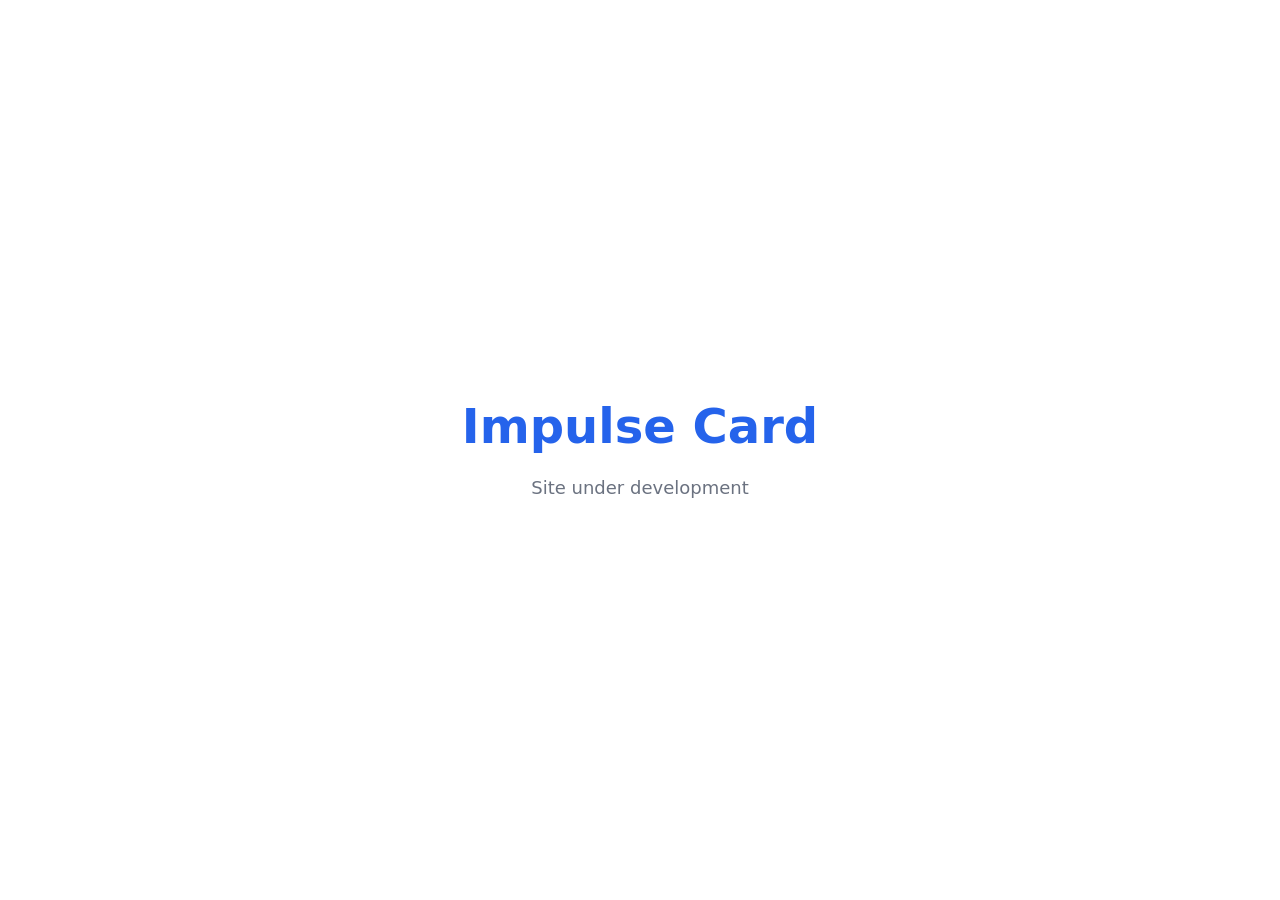
==== commit d90de0b1: "Revise title and add site under development message Updated the title and added a development notice" ====
--- a/index.html
+++ b/index.html
@@ -3,8 +3,7 @@
 <head>
     <meta charset="UTF-8">
     <meta name="viewport" content="width=device-width, initial-scale=1.0">
-    <title>Impulse Card - AI-Powered Spending Control for ADHD</title>
-    <meta name="description" content="The first prepaid card that stops impulse spending before it happens. Built for adults with ADHD who want financial control without the guilt.">
+    <title>Impulse Card</title>
     
     <style>
         * {
@@ -13,364 +12,50 @@
             box-sizing: border-box;
         }
 
-        :root {
-            --primary: #2563eb;
-            --primary-dark: #1e40af;
-            --text-dark: #1f2937;
-            --text-light: #6b7280;
-            --bg-light: #f9fafb;
-            --border: #e5e7eb;
-        }
-
         body {
             font-family: -apple-system, BlinkMacSystemFont, 'Segoe UI', system-ui, sans-serif;
-            line-height: 1.6;
-            color: var(--text-dark);
-            background: white;
+            display: flex;
+            align-items: center;
+            justify-content: center;
+            min-height: 100vh;
+            background: #ffffff;
+            color: #1f2937;
         }
 
         .container {
-            max-width: 1200px;
-            margin: 0 auto;
-            padding: 0 20px;
-        }
-
-        /* Header */
-        header {
-            padding: 20px 0;
-            border-bottom: 1px solid var(--border);
-        }
-
-        .header-content {
-            display: flex;
-            justify-content: space-between;
-            align-items: center;
-        }
-
-        .logo {
-            font-size: 24px;
-            font-weight: 700;
-            color: var(--primary);
-        }
-
-        .beta-badge {
-            display: inline-block;
-            background: var(--bg-light);
-            color: var(--text-light);
-            padding: 4px 12px;
-            border-radius: 20px;
-            font-size: 13px;
-            font-weight: 500;
-            margin-left: 12px;
-        }
-
-        /* Hero Section */
-        .hero {
-            padding: 80px 0;
             text-align: center;
+            padding: 40px;
+            max-width: 500px;
         }
 
         h1 {
             font-size: 48px;
-            font-weight: 800;
-            line-height: 1.2;
-            margin-bottom: 24px;
-            color: var(--text-dark);
+            font-weight: 700;
+            margin-bottom: 20px;
+            color: #2563eb;
         }
 
-        .subtitle {
-            font-size: 20px;
-            color: var(--text-light);
-            margin-bottom: 40px;
-            max-width: 600px;
-            margin-left: auto;
-            margin-right: auto;
+        p {
+            font-size: 18px;
+            color: #6b7280;
+            line-height: 1.6;
         }
 
-        .cta-button {
-            display: inline-block;
-            background: var(--primary);
-            color: white;
-            padding: 16px 32px;
-            border-radius: 8px;
-            text-decoration: none;
-            font-weight: 600;
-            font-size: 18px;
-            transition: background 0.2s;
-        }
-
-        .cta-button:hover {
-            background: var(--primary-dark);
-        }
-
-        /* Problem Section */
-        .problem-section {
-            background: var(--bg-light);
-            padding: 60px 0;
-        }
-
-        .problem-grid {
-            display: grid;
-            grid-template-columns: repeat(auto-fit, minmax(280px, 1fr));
-            gap: 30px;
-            margin-top: 40px;
-        }
-
-        .problem-card {
-            background: white;
-            padding: 30px;
-            border-radius: 12px;
-            border: 1px solid var(--border);
-        }
-
-        .problem-card h3 {
-            font-size: 20px;
-            margin-bottom: 12px;
-            color: var(--text-dark);
-        }
-
-        .problem-card p {
-            color: var(--text-light);
-            font-size: 16px;
-        }
-
-        /* Solution Section */
-        .solution-section {
-            padding: 80px 0;
-        }
-
-        .solution-section h2 {
-            text-align: center;
-            font-size: 36px;
-            margin-bottom: 20px;
-        }
-
-        .solution-description {
-            text-align: center;
-            font-size: 18px;
-            color: var(--text-light);
-            max-width: 700px;
-            margin: 0 auto 60px;
-        }
-
-        .feature-list {
-            display: grid;
-            grid-template-columns: repeat(auto-fit, minmax(300px, 1fr));
-            gap: 40px;
-        }
-
-        .feature {
-            text-align: left;
-        }
-
-        .feature-number {
-            display: inline-block;
-            background: var(--primary);
-            color: white;
-            width: 32px;
-            height: 32px;
-            border-radius: 50%;
-            text-align: center;
-            line-height: 32px;
-            font-weight: 700;
-            margin-bottom: 16px;
-        }
-
-        .feature h3 {
-            font-size: 20px;
-            margin-bottom: 12px;
-        }
-
-        .feature p {
-            color: var(--text-light);
-        }
-
-        /* Waitlist Section */
-        .waitlist-section {
-            background: var(--primary);
-            color: white;
-            padding: 80px 0;
-            text-align: center;
-        }
-
-        .waitlist-section h2 {
-            font-size: 36px;
-            margin-bottom: 20px;
-        }
-
-        .waitlist-section p {
-            font-size: 18px;
-            margin-bottom: 40px;
-            opacity: 0.9;
-        }
-
-        .waitlist-form {
-            max-width: 500px;
-            margin: 0 auto;
-            display: flex;
-            gap: 12px;
-            flex-wrap: wrap;
-            justify-content: center;
-        }
-
-        .waitlist-input {
-            flex: 1;
-            min-width: 250px;
-            padding: 16px;
-            border-radius: 8px;
-            border: none;
-            font-size: 16px;
-        }
-
-        .waitlist-button {
-            background: var(--text-dark);
-            color: white;
-            padding: 16px 32px;
-            border-radius: 8px;
-            border: none;
-            font-weight: 600;
-            font-size: 16px;
-            cursor: pointer;
-            transition: opacity 0.2s;
-        }
-
-        .waitlist-button:hover {
-            opacity: 0.9;
-        }
-
-        /* Footer */
-        footer {
-            padding: 40px 0;
-            border-top: 1px solid var(--border);
-            text-align: center;
-            color: var(--text-light);
-        }
-
-        /* Responsive */
         @media (max-width: 768px) {
             h1 {
                 font-size: 36px;
             }
-
-            .subtitle {
-                font-size: 18px;
-            }
-
-            .hero {
-                padding: 40px 0;
-            }
-
-            .solution-section h2,
-            .waitlist-section h2 {
-                font-size: 28px;
-            }
-
-            .waitlist-form {
-                flex-direction: column;
-            }
-
-            .waitlist-input {
-                min-width: 100%;
+            
+            p {
+                font-size: 16px;
             }
         }
     </style>
 </head>
 <body>
-    <header>
-        <div class="container">
-            <div class="header-content">
-                <div>
-                    <span class="logo">Impulse Card</span>
-                    <span class="beta-badge">Coming Soon</span>
-                </div>
-            </div>
-        </div>
-    </header>
-
-    <main>
-        <section class="hero">
-            <div class="container">
-                <h1>Stop Impulse Spending<br>Before It Happens</h1>
-                <p class="subtitle">
-                    The first prepaid card that blocks transactions in real-time, giving you a moment to pause and consider. Built specifically for adults with ADHD.
-                </p>
-                <a href="#waitlist" class="cta-button">Join the Waitlist</a>
-            </div>
-        </section>
-
-        <section class="problem-section">
-            <div class="container">
-                <h2 style="text-align: center; font-size: 36px; margin-bottom: 20px;">Sound Familiar?</h2>
-                <div class="problem-grid">
-                    <div class="problem-card">
-                        <h3>🌙 The Late-Night Drone</h3>
-                        <p>It's 11pm. You're scrolling. That £400 drone looks incredible. Before you know it, you've checked out. Morning brings regret.</p>
-                    </div>
-                    <div class="problem-card">
-                        <h3>🍻 The Mid-Week Blackout</h3>
-                        <p>Wednesday drinks turned into a £120 bar tab. Your mates had fun, but your grocery budget just evaporated.</p>
-                    </div>
-                    <div class="problem-card">
-                        <h3>📱 The Subscription Graveyard</h3>
-                        <p>£15 here, £10 there. You haven't used that streaming service in months, but it's still charging you.</p>
-                    </div>
-                </div>
-            </div>
-        </section>
-
-        <section class="solution-section">
-            <div class="container">
-                <h2>How Impulse Card Works</h2>
-                <p class="solution-description">
-                    Traditional banking apps tell you after you've spent. We stop you before. It's prevention, not tracking.
-                </p>
-                <div class="feature-list">
-                    <div class="feature">
-                        <div class="feature-number">1</div>
-                        <h3>Set Your Boundaries</h3>
-                        <p>Define approved categories, merchants, and monthly budgets. Your everyday essentials stay frictionless.</p>
-                    </div>
-                    <div class="feature">
-                        <div class="feature-number">2</div>
-                        <h3>Real-Time Protection</h3>
-                        <p>Transactions outside your rules are blocked instantly. You receive a notification to justify the purchase.</p>
-                    </div>
-                    <div class="feature">
-                        <div class="feature-number">3</div>
-                        <h3>AI Evaluation</h3>
-                        <p>Explain why you need this purchase. Our AI considers your budget, patterns, and goals before approving.</p>
-                    </div>
-                    <div class="feature">
-                        <div class="feature-number">4</div>
-                        <h3>Intentional Spending</h3>
-                        <p>High-value purchases get a 7-day cooling-off period. If you still want it after a week, go for it.</p>
-                    </div>
-                </div>
-            </div>
-        </section>
-
-        <section class="waitlist-section" id="waitlist">
-            <div class="container">
-                <h2>Join the Founding Members</h2>
-                <p>Be first to access Impulse Card when we launch. Help shape a product built for real people with real challenges.</p>
-                <form class="waitlist-form" action="#" method="post">
-                    <input type="email" class="waitlist-input" placeholder="Enter your email" required>
-                    <button type="submit" class="waitlist-button">Join Waitlist</button>
-                </form>
-                <p style="margin-top: 20px; font-size: 14px; opacity: 0.8;">
-                    Expected launch: Q2 2026 · No spam, just updates
-                </p>
-            </div>
-        </section>
-    </main>
-
-    <footer>
-        <div class="container">
-            <p>&copy; 2025 Impulse Card. Built with understanding for the ADHD community.</p>
-            <p style="margin-top: 12px; font-size: 14px;">
-                Pre-launch product. Not yet authorised by the Financial Conduct Authority.
-            </p>
-        </div>
-    </footer>
+    <div class="container">
+        <h1>Impulse Card</h1>
+        <p>Site under development</p>
+    </div>
 </body>
 </html>
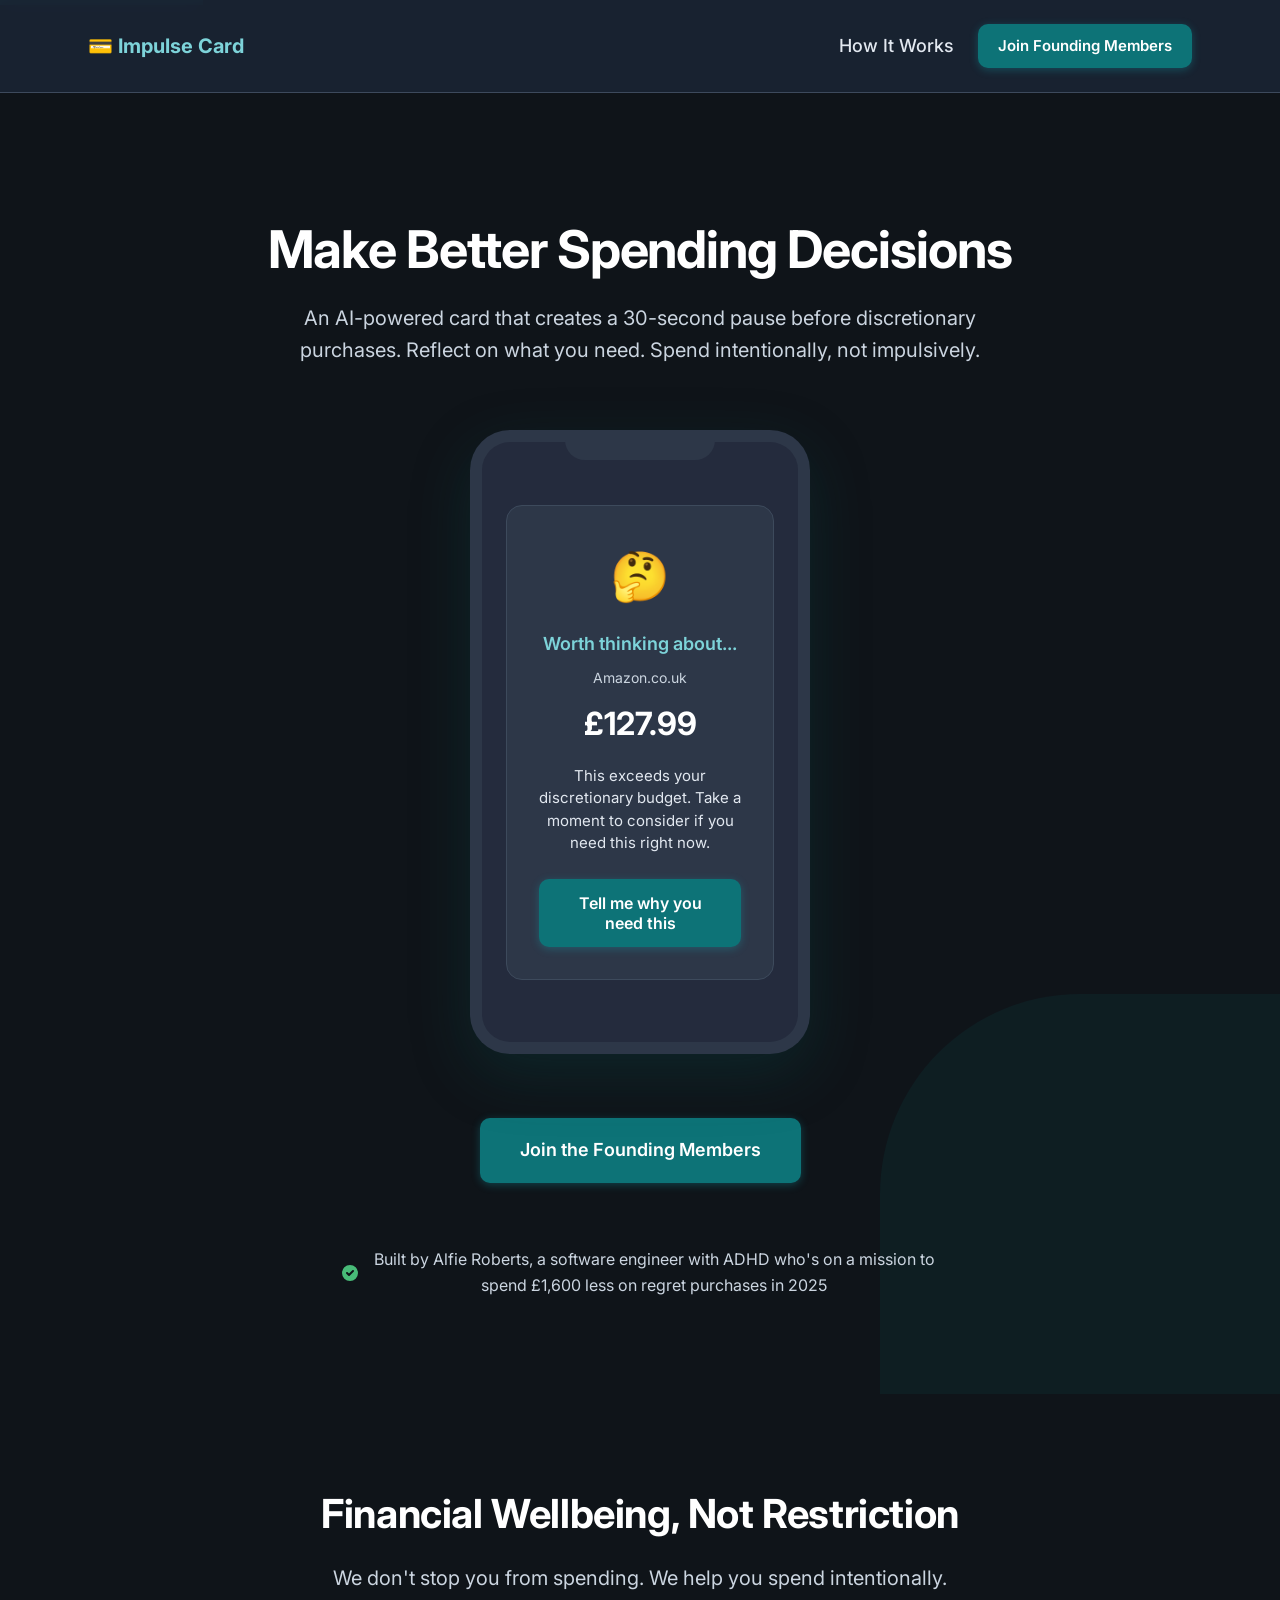
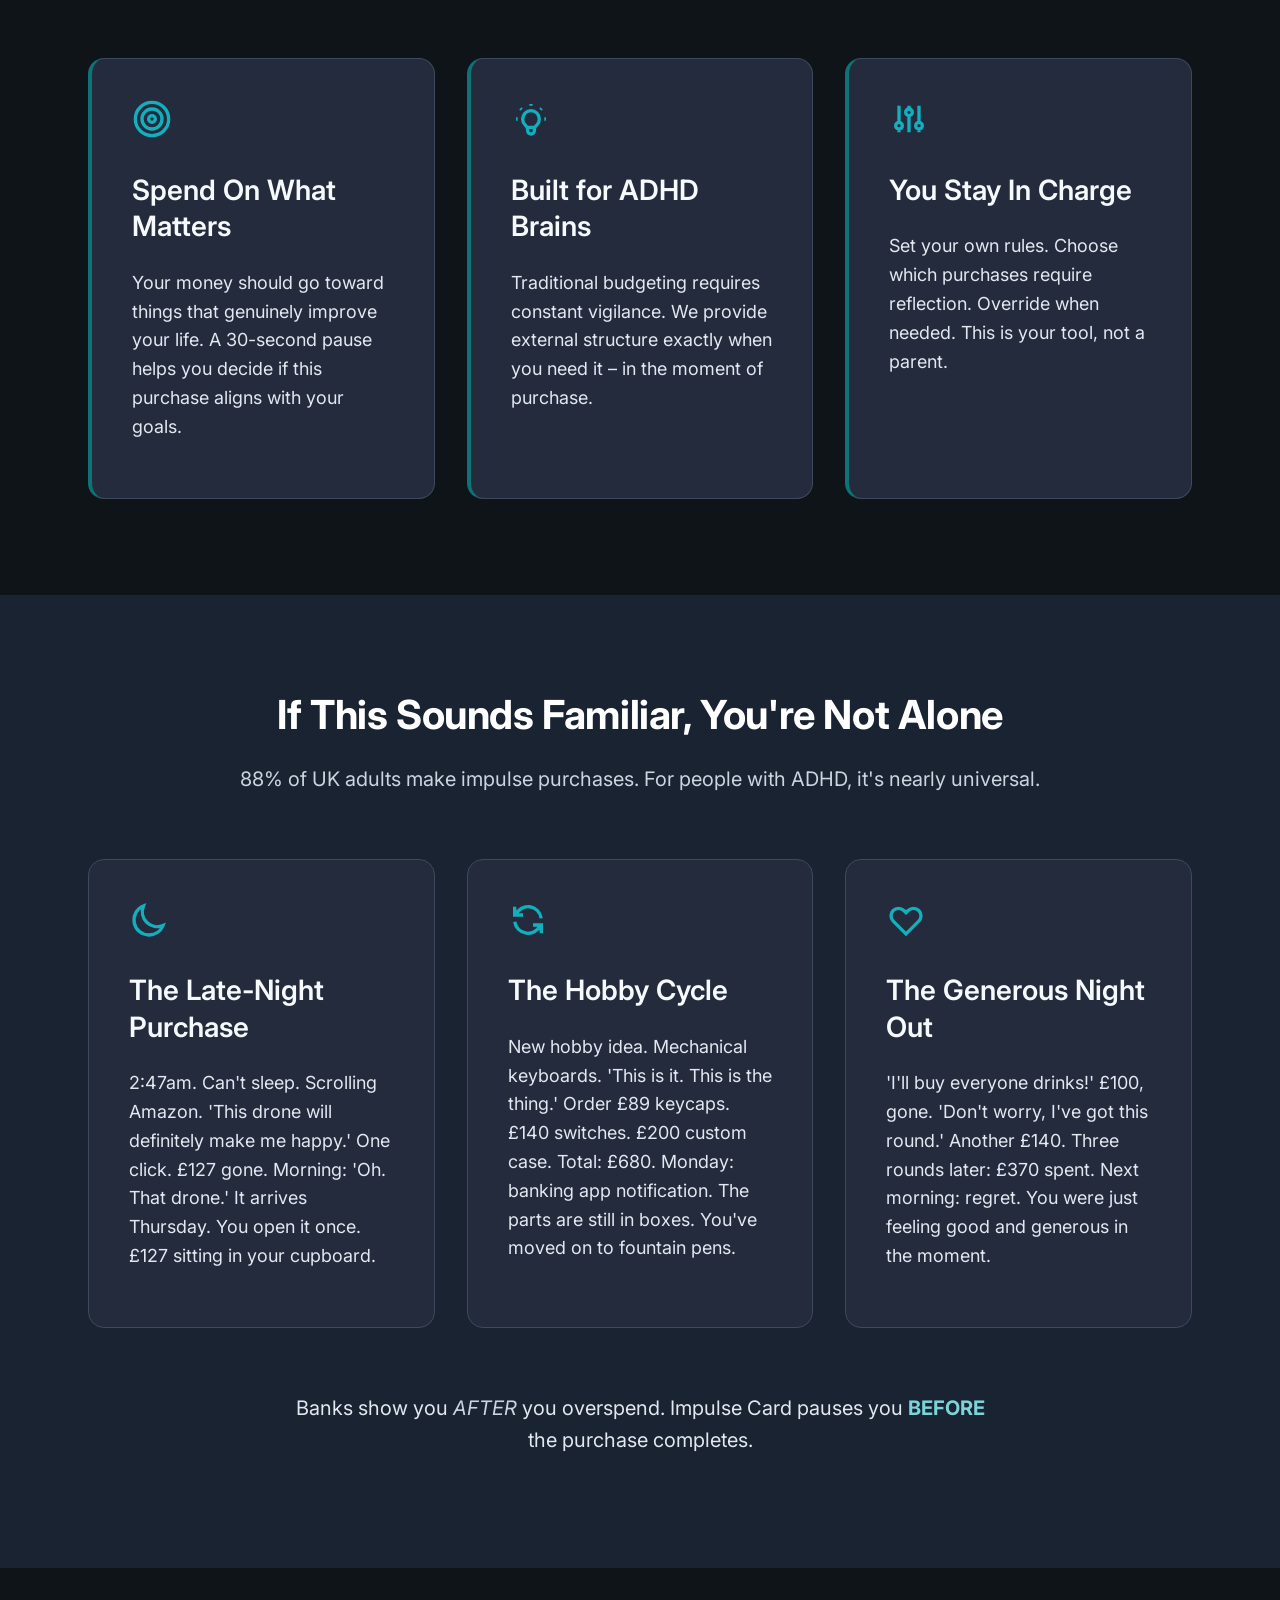
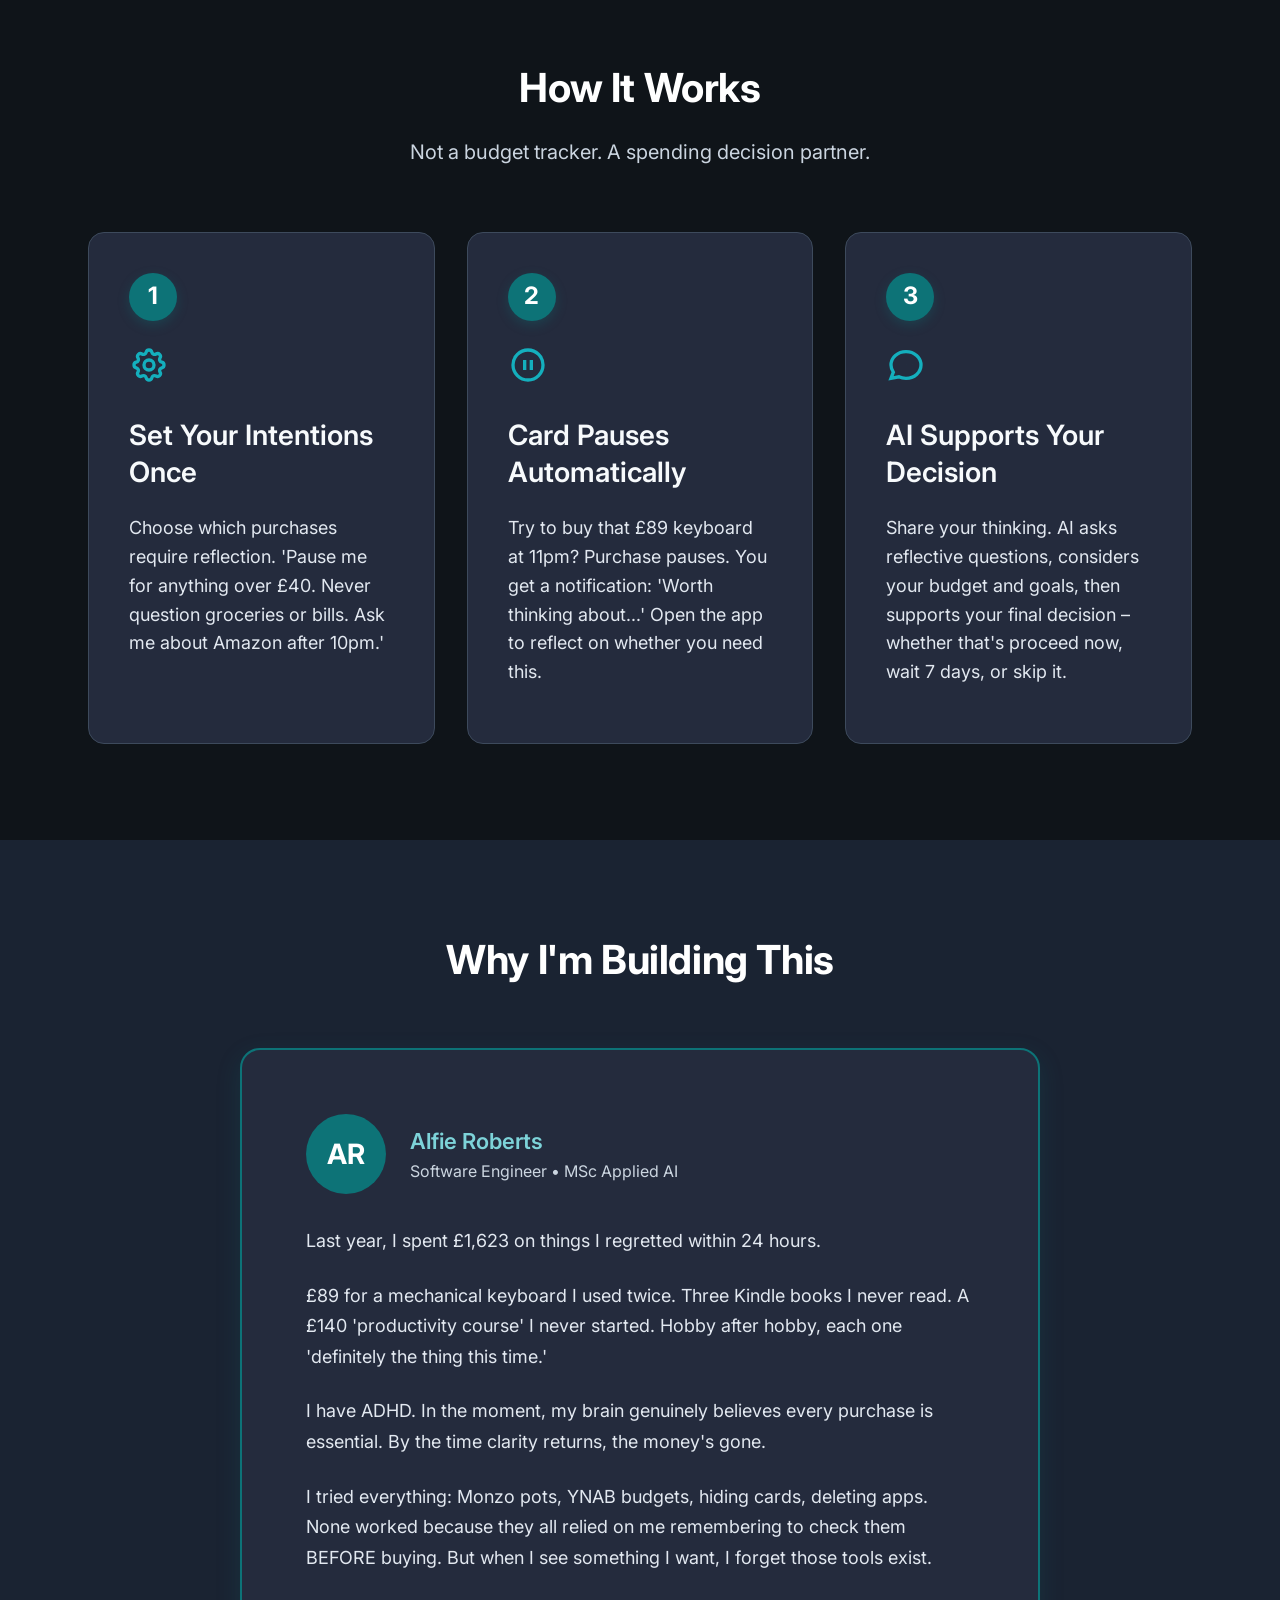
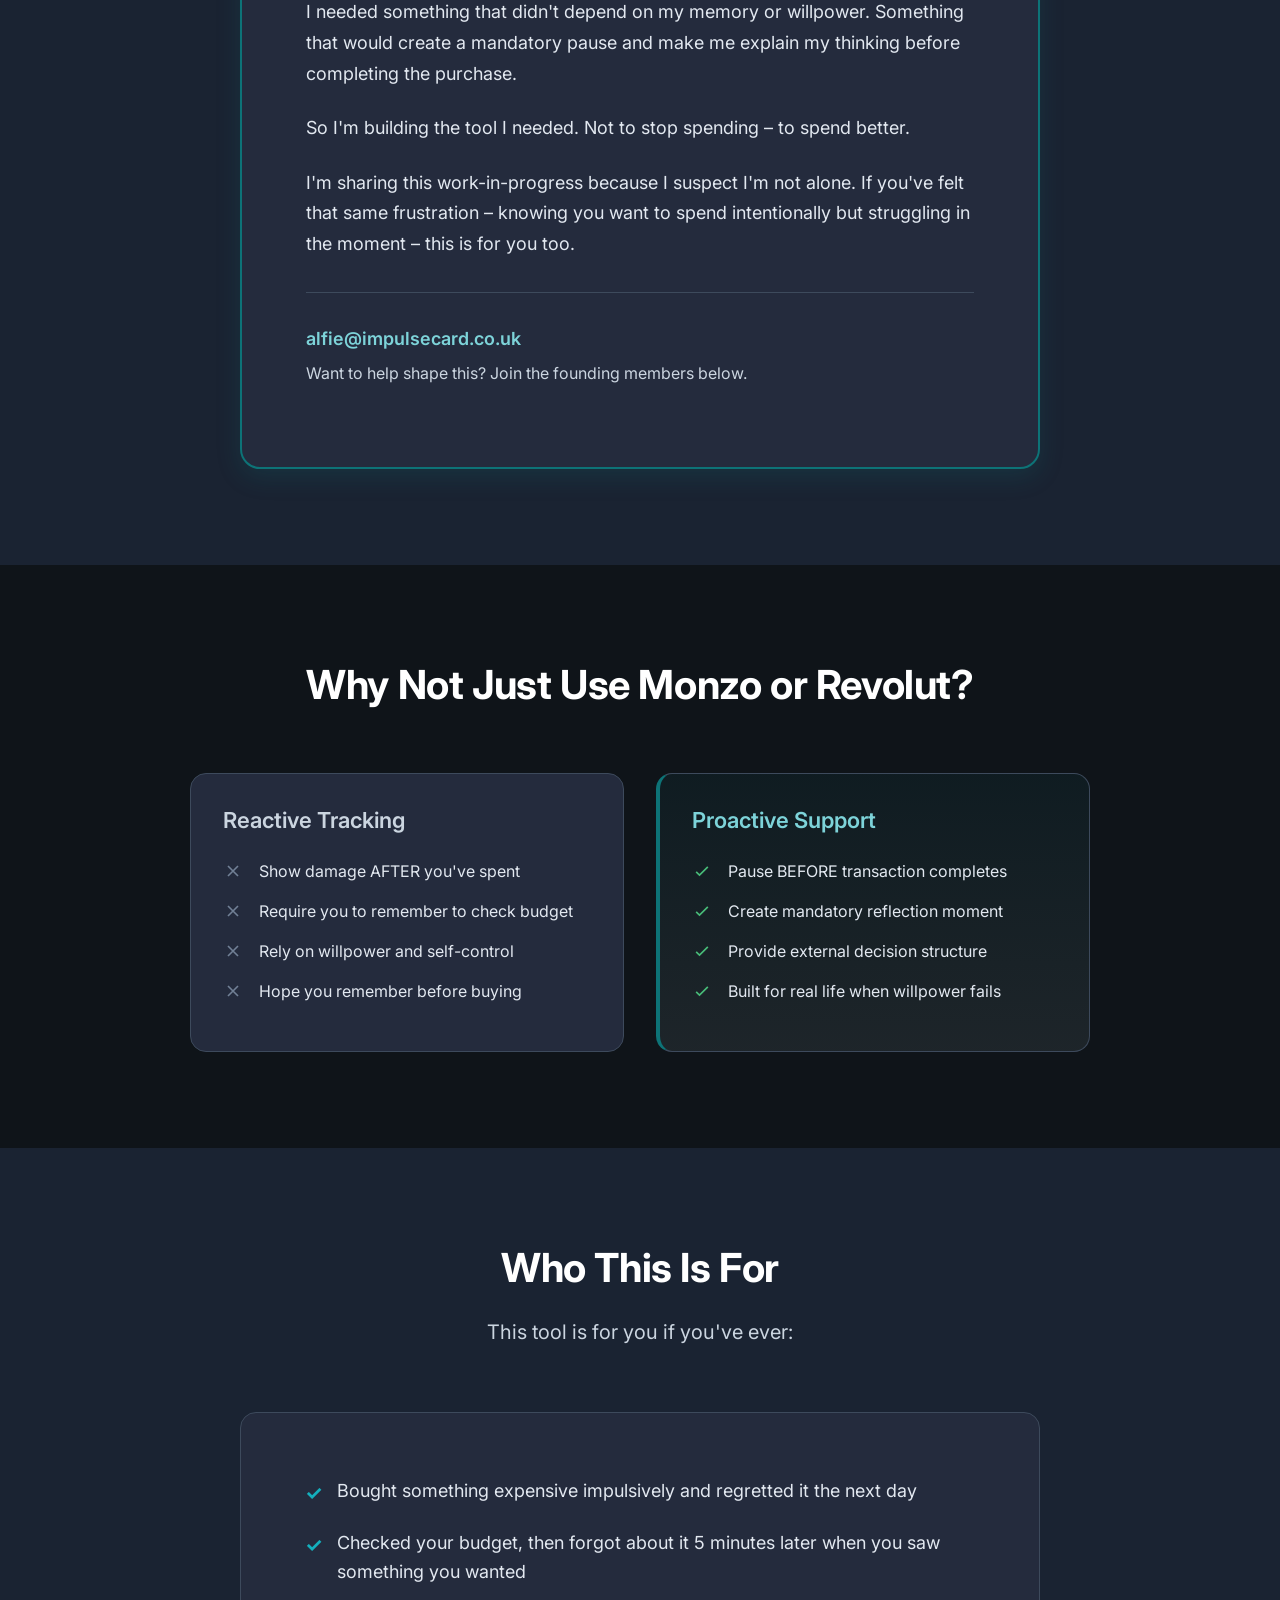
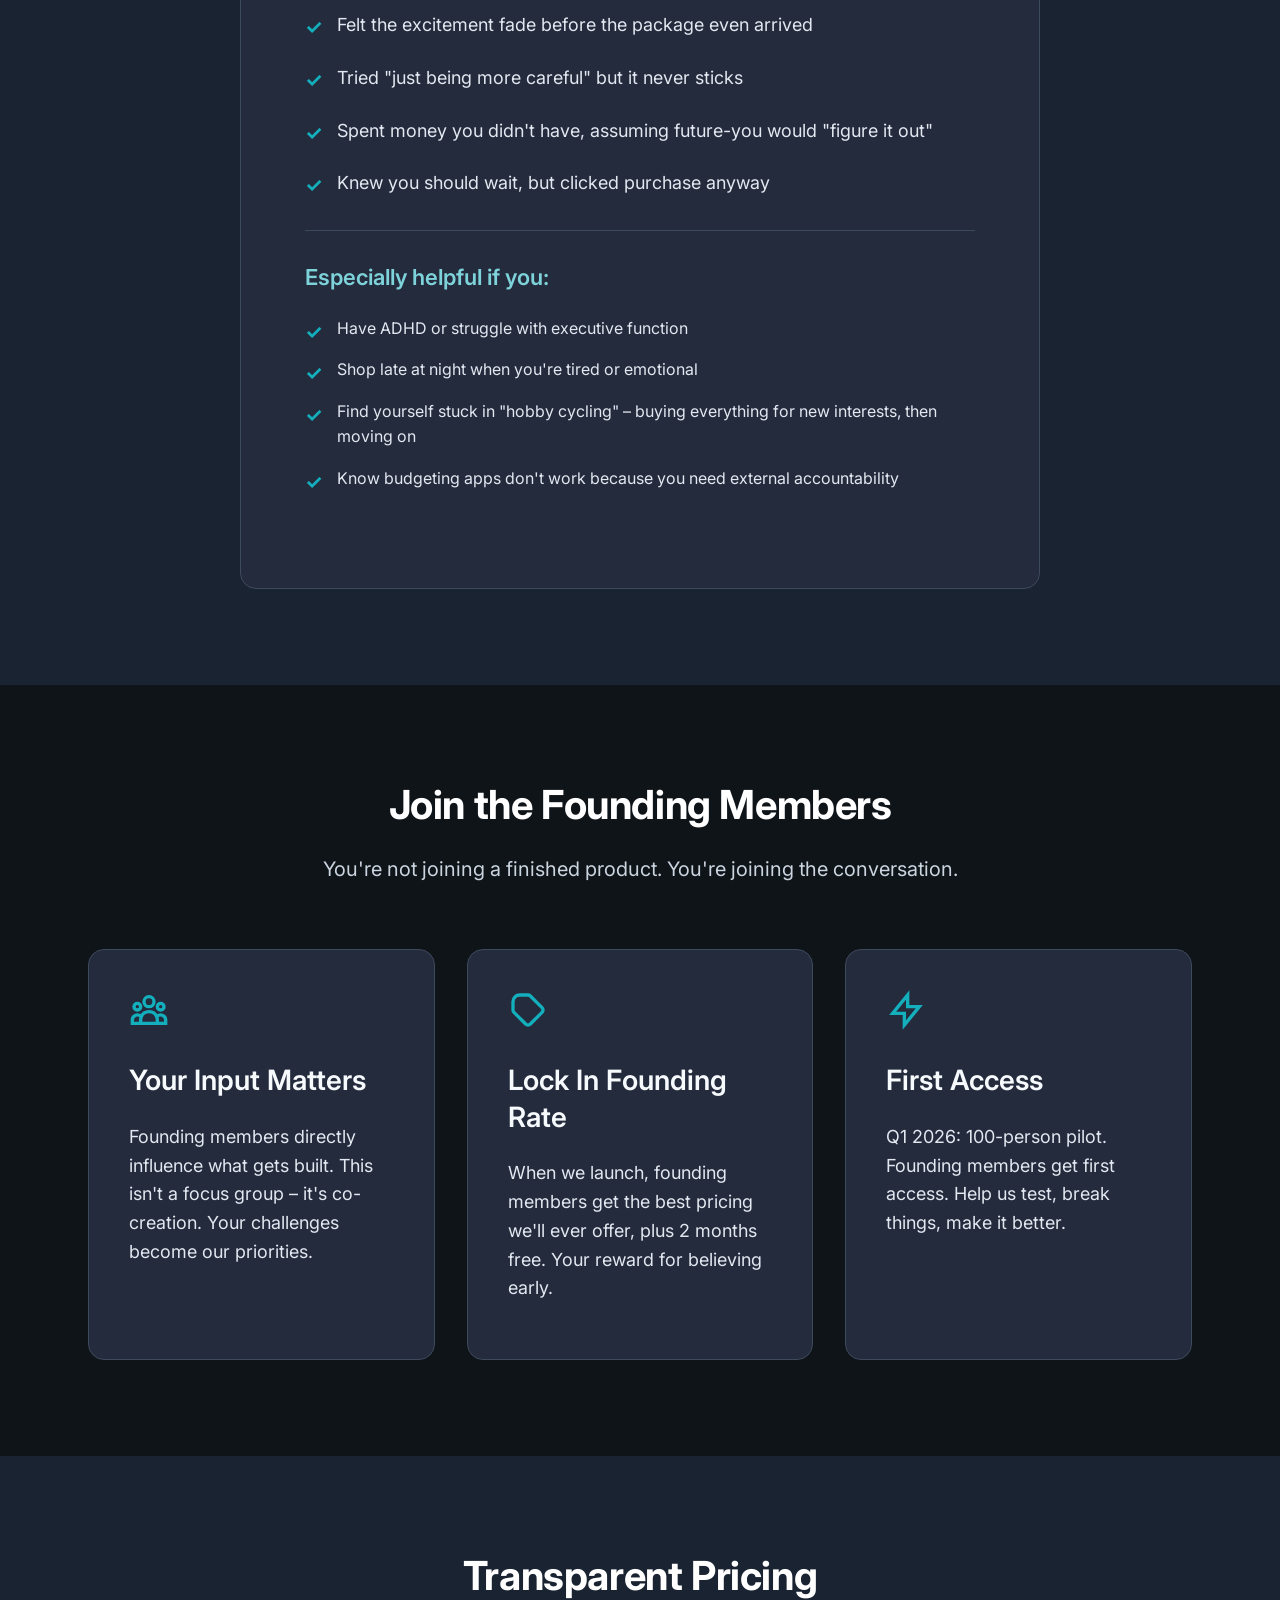
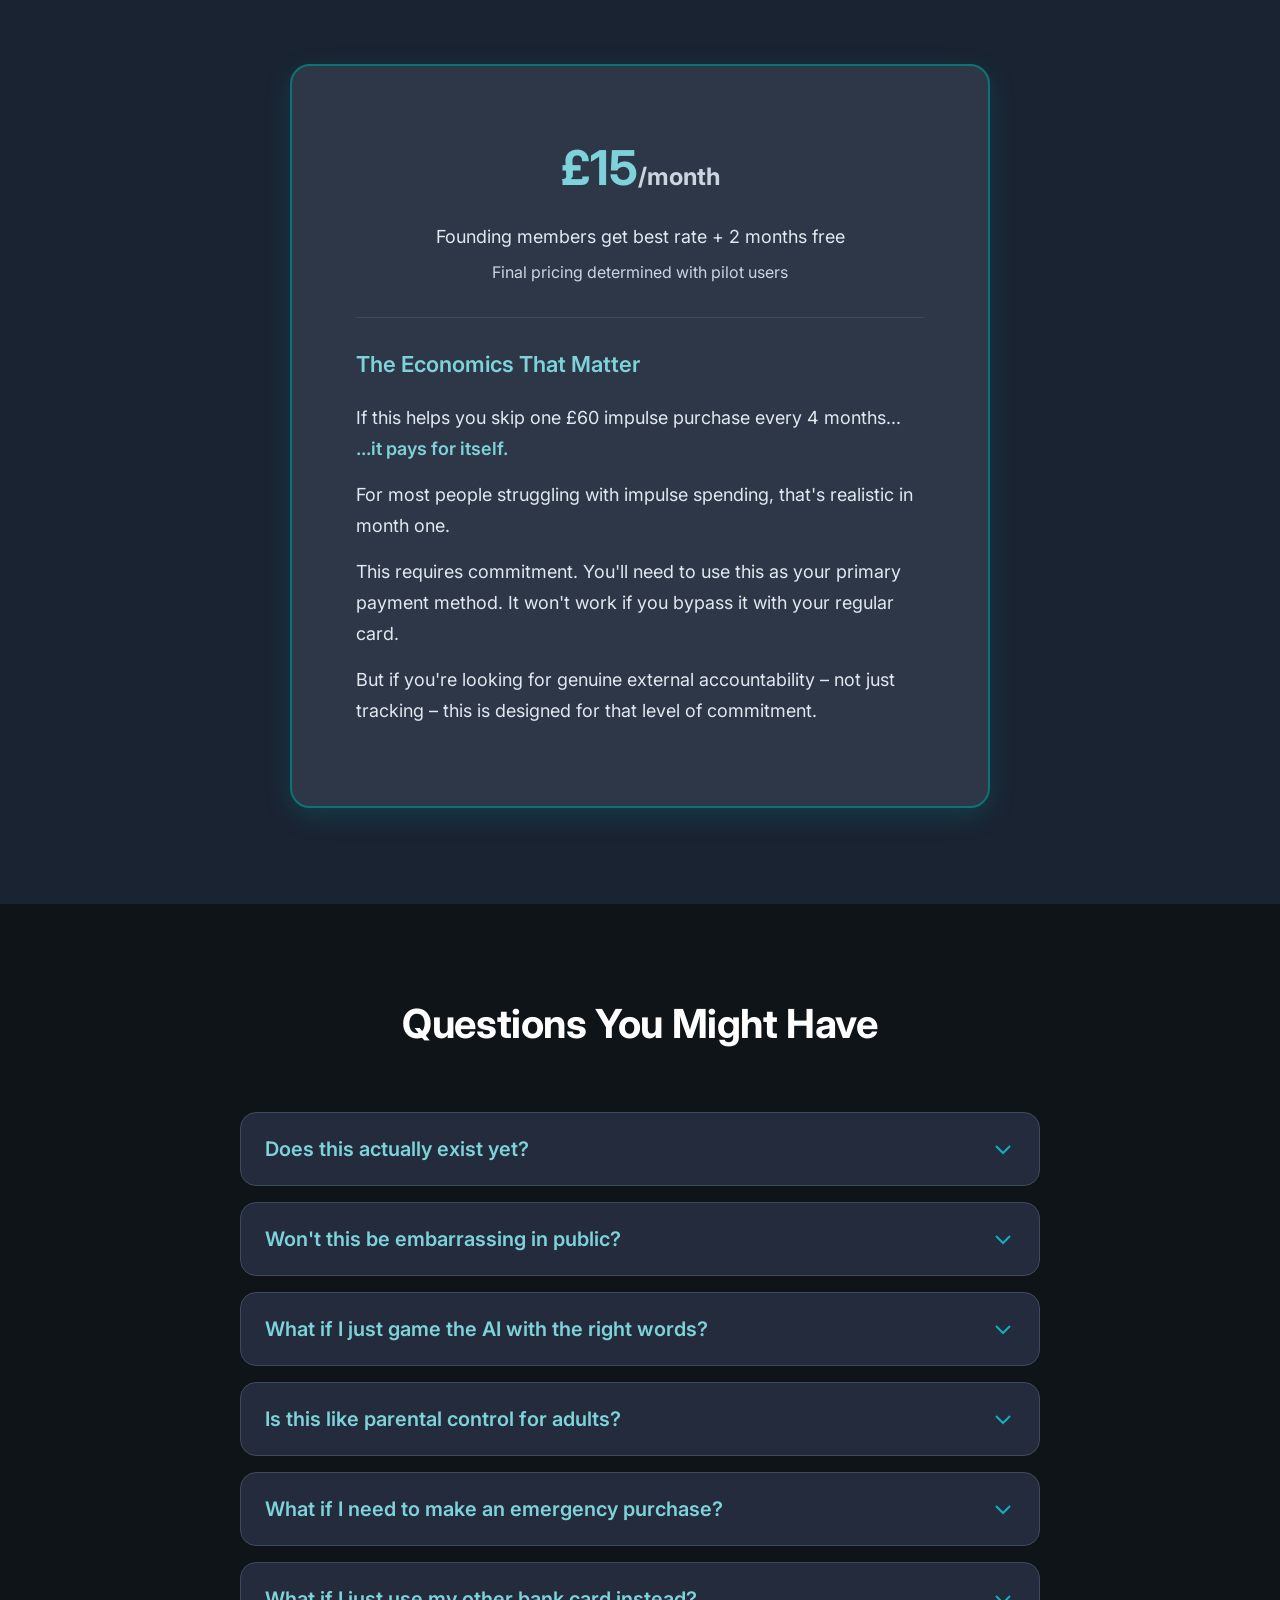
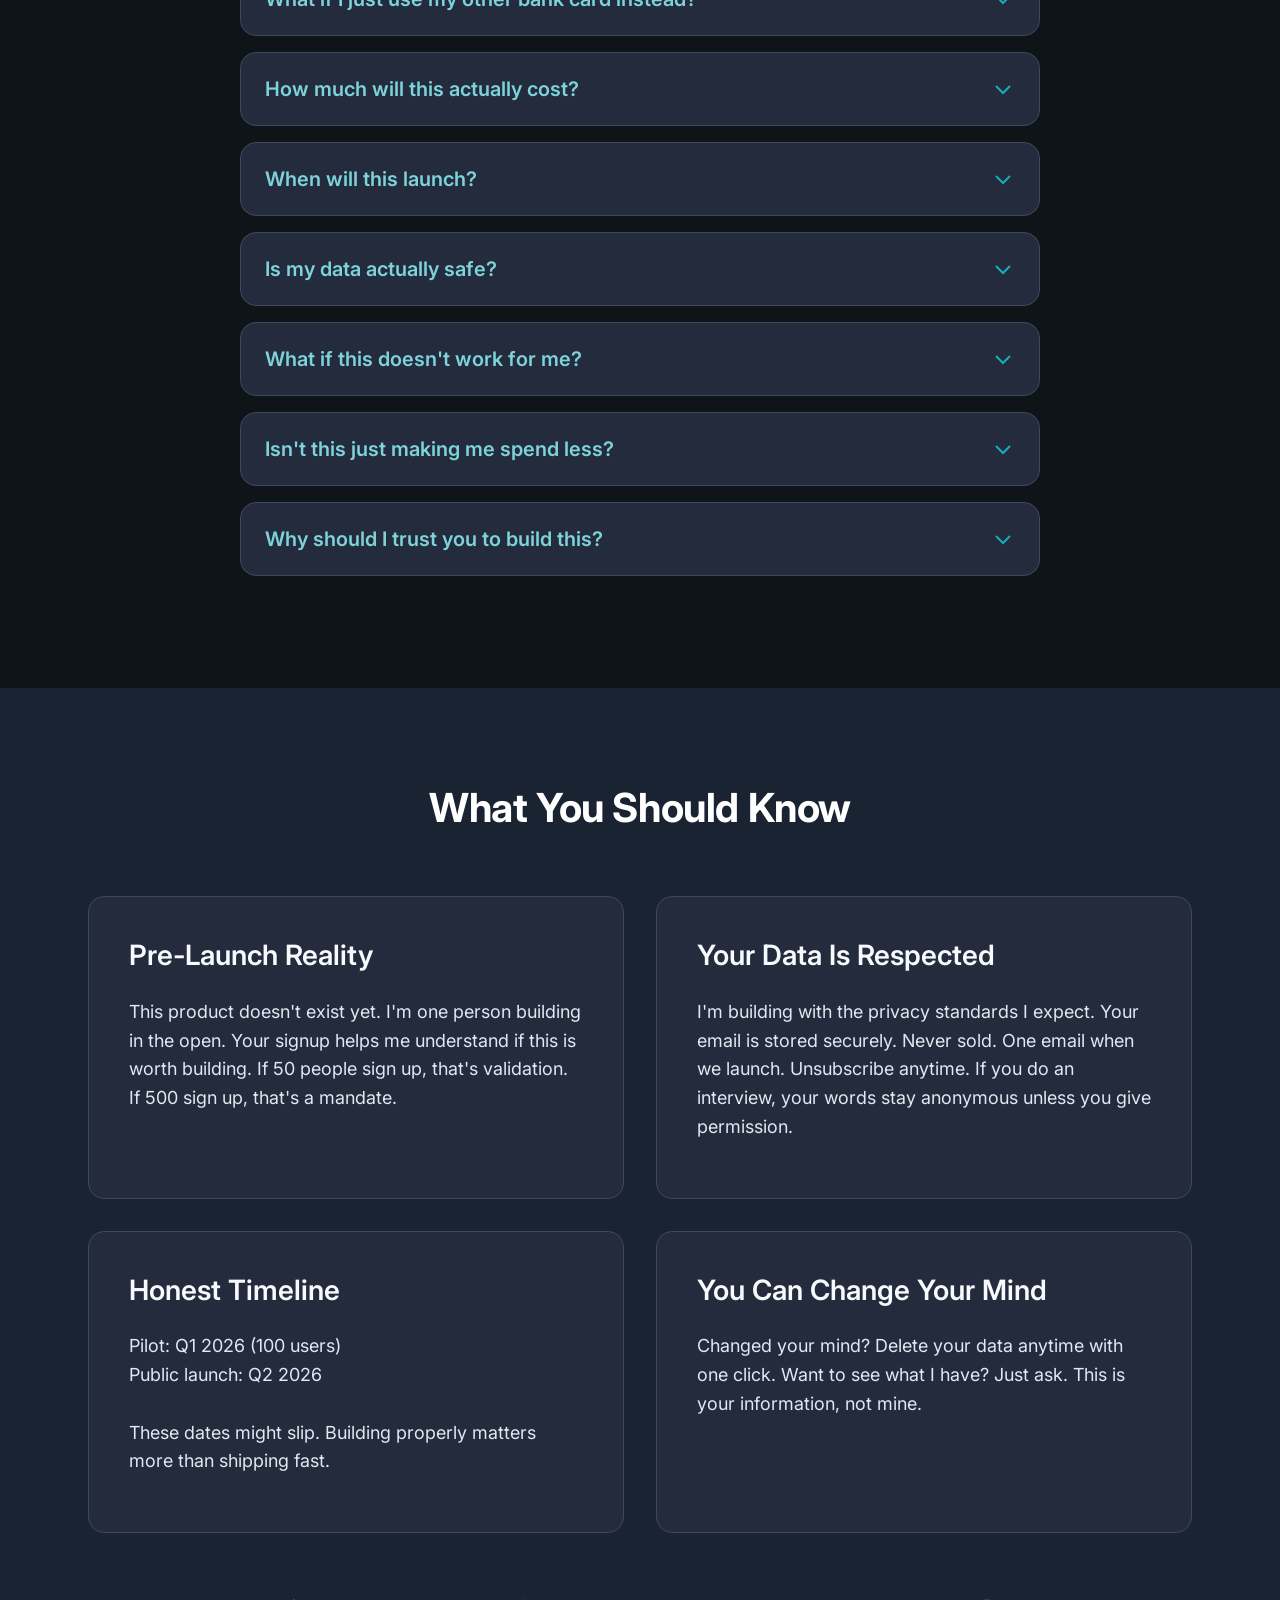
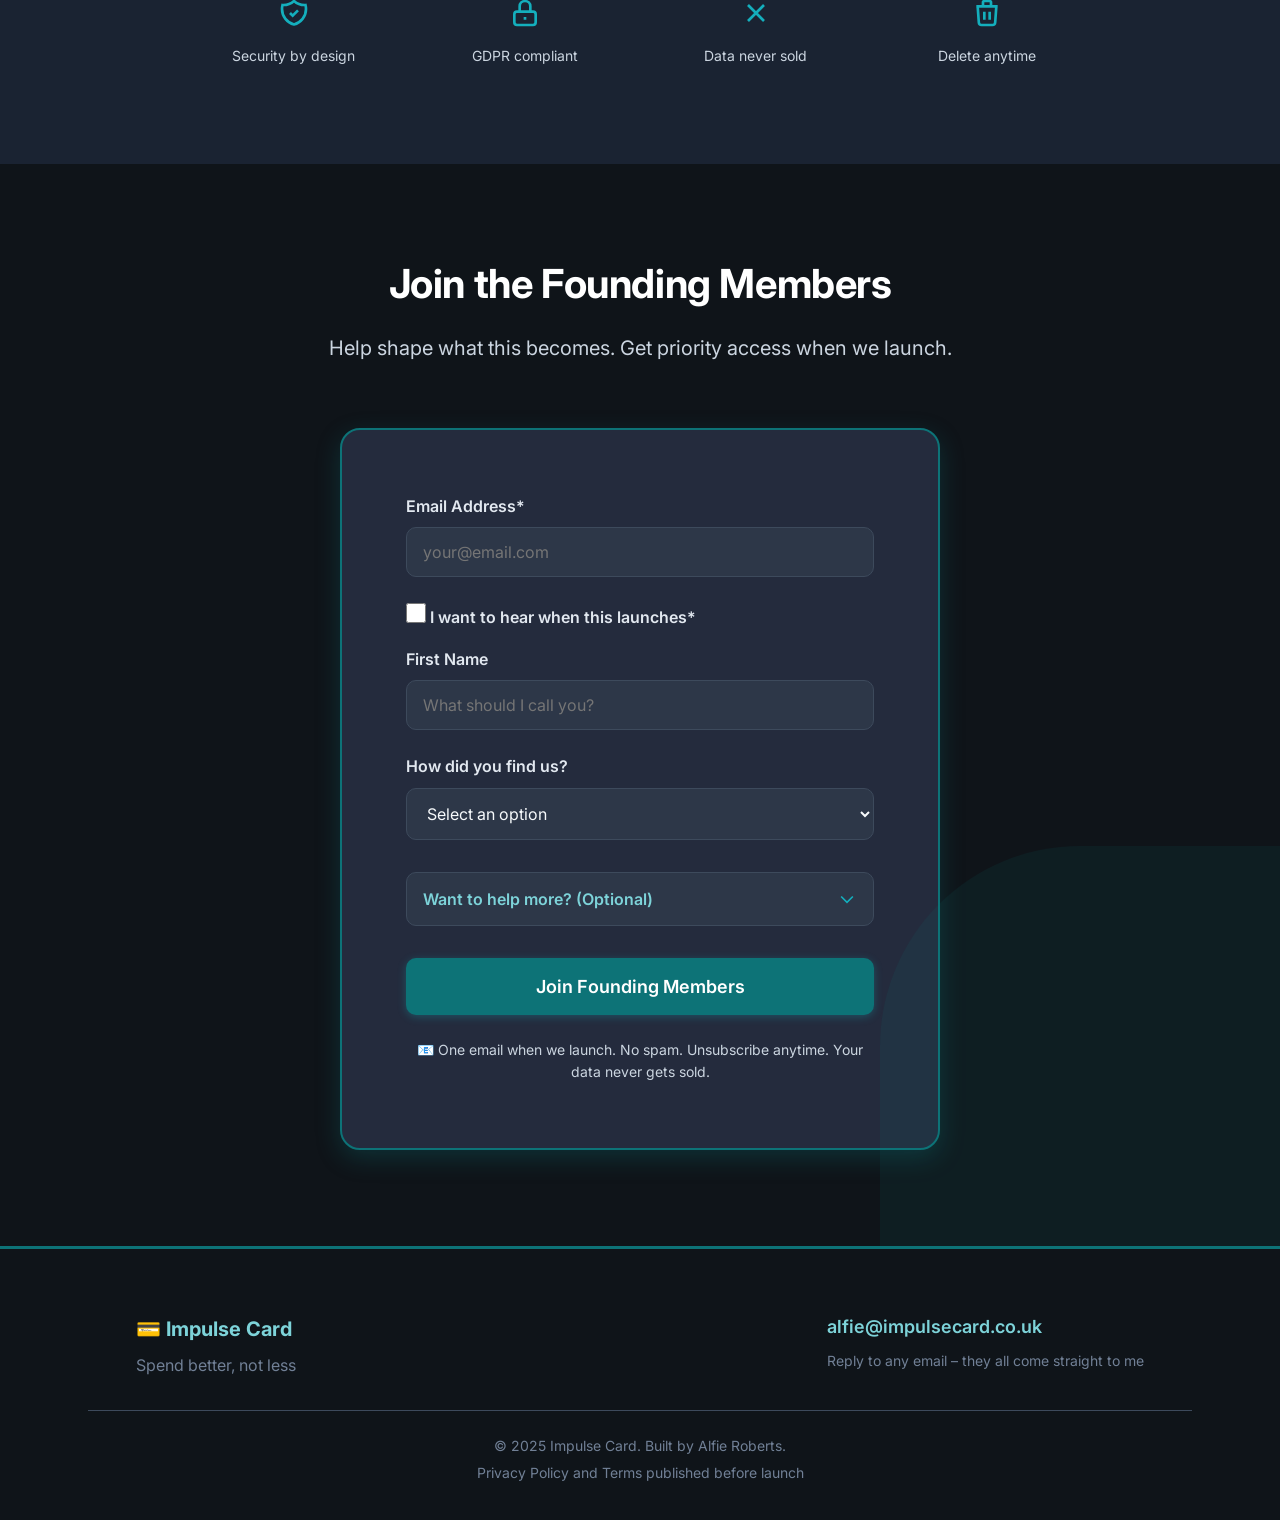
==== commit 6e702333: "Build comprehensive Impulse Card landing page - Create modern teal-based dark mode design system - I" ====
--- a/index.html
+++ b/index.html
@@ -3,59 +3,796 @@
 <head>
     <meta charset="UTF-8">
     <meta name="viewport" content="width=device-width, initial-scale=1.0">
-    <title>Impulse Card</title>
-    
-    <style>
-        * {
-            margin: 0;
-            padding: 0;
-            box-sizing: border-box;
-        }
-
-        body {
-            font-family: -apple-system, BlinkMacSystemFont, 'Segoe UI', system-ui, sans-serif;
-            display: flex;
-            align-items: center;
-            justify-content: center;
-            min-height: 100vh;
-            background: #ffffff;
-            color: #1f2937;
-        }
-
-        .container {
-            text-align: center;
-            padding: 40px;
-            max-width: 500px;
-        }
-
-        h1 {
-            font-size: 48px;
-            font-weight: 700;
-            margin-bottom: 20px;
-            color: #2563eb;
-        }
-
-        p {
-            font-size: 18px;
-            color: #6b7280;
-            line-height: 1.6;
-        }
-
-        @media (max-width: 768px) {
-            h1 {
-                font-size: 36px;
-            }
-            
-            p {
-                font-size: 16px;
-            }
-        }
-    </style>
+    <title>Impulse Card - AI-Powered Intentional Spending (Pre-Launch)</title>
+    <meta name="description" content="An AI-powered prepaid card that helps you make intentional spending decisions. Join founding members co-creating the product. Pre-launch by Alfie Roberts.">
+
+    <!-- Open Graph -->
+    <meta property="og:title" content="Impulse Card - Make Better Spending Decisions">
+    <meta property="og:description" content="Join founding members building an AI-powered spending decision partner. Pre-launch community shaping the product together.">
+    <meta property="og:url" content="https://impulsecard.co.uk">
+    <meta property="og:type" content="website">
+    <meta name="twitter:card" content="summary_large_image">
+
+    <!-- Fonts -->
+    <link rel="preconnect" href="https://fonts.googleapis.com">
+    <link rel="preconnect" href="https://fonts.gstatic.com" crossorigin>
+    <link href="https://fonts.googleapis.com/css2?family=Inter:wght@400;500;600;700&display=swap" rel="stylesheet">
+
+    <!-- Analytics - Plausible -->
+    <script defer data-domain="impulsecard.co.uk" src="https://plausible.io/js/script.js"></script>
+
+    <!-- Styles -->
+    <link rel="stylesheet" href="css/style.css">
 </head>
 <body>
-    <div class="container">
-        <h1>Impulse Card</h1>
-        <p>Site under development</p>
-    </div>
+    <!-- Skip to content -->
+    <a href="#main-content" class="skip-link">Skip to main content</a>
+
+    <!-- Header -->
+    <header id="header">
+        <div class="container">
+            <div class="header-content">
+                <div class="logo">💳 Impulse Card</div>
+                <nav>
+                    <a href="#how-it-works" class="nav-link">How It Works</a>
+                    <a href="#waitlist" class="btn btn-primary btn-small">Join Founding Members</a>
+                </nav>
+            </div>
+        </div>
+    </header>
+
+    <main id="main-content">
+        <!-- Hero Section -->
+        <section id="hero" class="hero">
+            <div class="container">
+                <div class="hero-content">
+                    <h1>Make Better Spending Decisions</h1>
+                    <p class="hero-subheadline">An AI-powered card that creates a 30-second pause before discretionary purchases. Reflect on what you need. Spend intentionally, not impulsively.</p>
+
+                    <!-- Interactive Phone Mockup -->
+                    <div class="phone-mockup-wrapper">
+                        <div class="phone-mockup" id="phoneMockup">
+                            <div class="phone-frame">
+                                <div class="phone-notch"></div>
+                                <div class="phone-screen">
+                                    <!-- Initial State: Notification -->
+                                    <div class="notification-view" id="notificationView">
+                                        <div class="notification-card">
+                                            <div class="notification-icon">🤔</div>
+                                            <div class="notification-title">Worth thinking about...</div>
+                                            <div class="notification-merchant">Amazon.co.uk</div>
+                                            <div class="notification-amount">£127.99</div>
+                                            <div class="notification-message">This exceeds your discretionary budget. Take a moment to consider if you need this right now.</div>
+                                            <button class="btn btn-primary" id="startDemoBtn">Tell me why you need this</button>
+                                        </div>
+                                    </div>
+
+                                    <!-- Chat State -->
+                                    <div class="chat-view" id="chatView" style="display: none;">
+                                        <div class="chat-header">
+                                            <button class="back-button" id="backButton" aria-label="Go back">
+                                                <svg width="24" height="24" viewBox="0 0 24 24" fill="none" stroke="currentColor" stroke-width="2">
+                                                    <path d="M19 12H5M12 19l-7-7 7-7"/>
+                                                </svg>
+                                            </button>
+                                            <div class="chat-header-content">
+                                                <div class="chat-title">Consider Your Purchase</div>
+                                                <div class="chat-amount">£127.99</div>
+                                            </div>
+                                        </div>
+                                        <div class="chat-messages" id="chatMessages">
+                                            <!-- Messages will be added here dynamically -->
+                                        </div>
+                                        <div class="chat-input-wrapper">
+                                            <input type="text" class="chat-input" id="chatInput" placeholder="Type your response..." readonly>
+                                            <button class="send-button" id="sendButton" aria-label="Send message">
+                                                <svg width="24" height="24" viewBox="0 0 24 24" fill="currentColor">
+                                                    <path d="M2.01 21L23 12 2.01 3 2 10l15 2-15 2z"/>
+                                                </svg>
+                                            </button>
+                                        </div>
+                                    </div>
+                                </div>
+                            </div>
+                        </div>
+                    </div>
+
+                    <div class="hero-cta">
+                        <a href="#waitlist" class="btn btn-primary btn-large">Join the Founding Members</a>
+                    </div>
+
+                    <div class="trust-signal">
+                        <svg class="trust-icon" width="20" height="20" viewBox="0 0 20 20" fill="currentColor">
+                            <path fill-rule="evenodd" d="M10 18a8 8 0 100-16 8 8 0 000 16zm3.707-9.293a1 1 0 00-1.414-1.414L9 10.586 7.707 9.293a1 1 0 00-1.414 1.414l2 2a1 1 0 001.414 0l4-4z"/>
+                        </svg>
+                        Built by Alfie Roberts, a software engineer with ADHD who's on a mission to spend £1,600 less on regret purchases in 2025
+                    </div>
+                </div>
+            </div>
+            <div class="hero-background-accent"></div>
+        </section>
+
+        <!-- Value Proposition Section -->
+        <section id="value-proposition" class="section">
+            <div class="container">
+                <div class="section-header">
+                    <h2>Financial Wellbeing, Not Restriction</h2>
+                    <p class="section-subheading">We don't stop you from spending. We help you spend intentionally.</p>
+                </div>
+
+                <div class="grid-3">
+                    <div class="value-card">
+                        <div class="card-icon">
+                            <svg width="40" height="40" viewBox="0 0 24 24" fill="none" stroke="currentColor" stroke-width="2">
+                                <circle cx="12" cy="12" r="10"/>
+                                <circle cx="12" cy="12" r="6"/>
+                                <circle cx="12" cy="12" r="2"/>
+                            </svg>
+                        </div>
+                        <h3>Spend On What Matters</h3>
+                        <p>Your money should go toward things that genuinely improve your life. A 30-second pause helps you decide if this purchase aligns with your goals.</p>
+                    </div>
+
+                    <div class="value-card">
+                        <div class="card-icon">
+                            <svg width="40" height="40" viewBox="0 0 24 24" fill="none" stroke="currentColor" stroke-width="2">
+                                <path d="M9.663 17h4.673M12 3v1m6.364 1.636l-.707.707M21 12h-1M4 12H3m3.343-5.657l-.707-.707m2.828 9.9a5 5 0 117.072 0l-.548.547A3.374 3.374 0 0014 18.469V19a2 2 0 11-4 0v-.531c0-.895-.356-1.754-.988-2.386l-.548-.547z"/>
+                            </svg>
+                        </div>
+                        <h3>Built for ADHD Brains</h3>
+                        <p>Traditional budgeting requires constant vigilance. We provide external structure exactly when you need it – in the moment of purchase.</p>
+                    </div>
+
+                    <div class="value-card">
+                        <div class="card-icon">
+                            <svg width="40" height="40" viewBox="0 0 24 24" fill="none" stroke="currentColor" stroke-width="2">
+                                <path d="M12 6V4m0 2a2 2 0 100 4m0-4a2 2 0 110 4m-6 8a2 2 0 100-4m0 4a2 2 0 110-4m0 4v2m0-6V4m6 6v10m6-2a2 2 0 100-4m0 4a2 2 0 110-4m0 4v2m0-6V4"/>
+                            </svg>
+                        </div>
+                        <h3>You Stay In Charge</h3>
+                        <p>Set your own rules. Choose which purchases require reflection. Override when needed. This is your tool, not a parent.</p>
+                    </div>
+                </div>
+            </div>
+        </section>
+
+        <!-- Problem Section -->
+        <section id="problem" class="section section-alt">
+            <div class="container">
+                <div class="section-header">
+                    <h2>If This Sounds Familiar, You're Not Alone</h2>
+                    <p class="section-subheading">88% of UK adults make impulse purchases. For people with ADHD, it's nearly universal.</p>
+                </div>
+
+                <div class="grid-3">
+                    <div class="problem-card">
+                        <div class="card-icon">
+                            <svg width="40" height="40" viewBox="0 0 24 24" fill="none" stroke="currentColor" stroke-width="2">
+                                <path d="M20.354 15.354A9 9 0 018.646 3.646 9.003 9.003 0 0012 21a9.003 9.003 0 008.354-5.646z"/>
+                            </svg>
+                        </div>
+                        <h3>The Late-Night Purchase</h3>
+                        <p>2:47am. Can't sleep. Scrolling Amazon. 'This drone will definitely make me happy.' One click. £127 gone. Morning: 'Oh. That drone.' It arrives Thursday. You open it once. £127 sitting in your cupboard.</p>
+                    </div>
+
+                    <div class="problem-card">
+                        <div class="card-icon">
+                            <svg width="40" height="40" viewBox="0 0 24 24" fill="none" stroke="currentColor" stroke-width="2">
+                                <path d="M4 4v5h.582m15.356 2A8.001 8.001 0 004.582 9m0 0H9m11 11v-5h-.581m0 0a8.003 8.003 0 01-15.357-2m15.357 2H15"/>
+                            </svg>
+                        </div>
+                        <h3>The Hobby Cycle</h3>
+                        <p>New hobby idea. Mechanical keyboards. 'This is it. This is the thing.' Order £89 keycaps. £140 switches. £200 custom case. Total: £680. Monday: banking app notification. The parts are still in boxes. You've moved on to fountain pens.</p>
+                    </div>
+
+                    <div class="problem-card">
+                        <div class="card-icon">
+                            <svg width="40" height="40" viewBox="0 0 24 24" fill="none" stroke="currentColor" stroke-width="2">
+                                <path d="M4.318 6.318a4.5 4.5 0 000 6.364L12 20.364l7.682-7.682a4.5 4.5 0 00-6.364-6.364L12 7.636l-1.318-1.318a4.5 4.5 0 00-6.364 0z"/>
+                            </svg>
+                        </div>
+                        <h3>The Generous Night Out</h3>
+                        <p>'I'll buy everyone drinks!' £100, gone. 'Don't worry, I've got this round.' Another £140. Three rounds later: £370 spent. Next morning: regret. You were just feeling good and generous in the moment.</p>
+                    </div>
+                </div>
+
+                <div class="problem-closing">
+                    <p>Banks show you <em>AFTER</em> you overspend. Impulse Card pauses you <strong class="highlight">BEFORE</strong> the purchase completes.</p>
+                </div>
+            </div>
+        </section>
+
+        <!-- How It Works Section -->
+        <section id="how-it-works" class="section">
+            <div class="container">
+                <div class="section-header">
+                    <h2>How It Works</h2>
+                    <p class="section-subheading">Not a budget tracker. A spending decision partner.</p>
+                </div>
+
+                <div class="grid-3">
+                    <div class="step-card">
+                        <div class="step-number">1</div>
+                        <div class="card-icon">
+                            <svg width="40" height="40" viewBox="0 0 24 24" fill="none" stroke="currentColor" stroke-width="2">
+                                <path d="M10.325 4.317c.426-1.756 2.924-1.756 3.35 0a1.724 1.724 0 002.573 1.066c1.543-.94 3.31.826 2.37 2.37a1.724 1.724 0 001.065 2.572c1.756.426 1.756 2.924 0 3.35a1.724 1.724 0 00-1.066 2.573c.94 1.543-.826 3.31-2.37 2.37a1.724 1.724 0 00-2.572 1.065c-.426 1.756-2.924 1.756-3.35 0a1.724 1.724 0 00-2.573-1.066c-1.543.94-3.31-.826-2.37-2.37a1.724 1.724 0 00-1.065-2.572c-1.756-.426-1.756-2.924 0-3.35a1.724 1.724 0 001.066-2.573c-.94-1.543.826-3.31 2.37-2.37.996.608 2.296.07 2.572-1.065z"/>
+                                <path d="M15 12a3 3 0 11-6 0 3 3 0 016 0z"/>
+                            </svg>
+                        </div>
+                        <h3>Set Your Intentions Once</h3>
+                        <p>Choose which purchases require reflection. 'Pause me for anything over £40. Never question groceries or bills. Ask me about Amazon after 10pm.'</p>
+                    </div>
+
+                    <div class="step-card">
+                        <div class="step-number">2</div>
+                        <div class="card-icon">
+                            <svg width="40" height="40" viewBox="0 0 24 24" fill="none" stroke="currentColor" stroke-width="2">
+                                <path d="M10 9v6m4-6v6m7-3a9 9 0 11-18 0 9 9 0 0118 0z"/>
+                            </svg>
+                        </div>
+                        <h3>Card Pauses Automatically</h3>
+                        <p>Try to buy that £89 keyboard at 11pm? Purchase pauses. You get a notification: 'Worth thinking about...' Open the app to reflect on whether you need this.</p>
+                    </div>
+
+                    <div class="step-card">
+                        <div class="step-number">3</div>
+                        <div class="card-icon">
+                            <svg width="40" height="40" viewBox="0 0 24 24" fill="none" stroke="currentColor" stroke-width="2">
+                                <path d="M8 12h.01M12 12h.01M16 12h.01M21 12c0 4.418-4.03 8-9 8a9.863 9.863 0 01-4.255-.949L3 20l1.395-3.72C3.512 15.042 3 13.574 3 12c0-4.418 4.03-8 9-8s9 3.582 9 8z"/>
+                            </svg>
+                        </div>
+                        <h3>AI Supports Your Decision</h3>
+                        <p>Share your thinking. AI asks reflective questions, considers your budget and goals, then supports your final decision – whether that's proceed now, wait 7 days, or skip it.</p>
+                    </div>
+                </div>
+            </div>
+        </section>
+
+        <!-- Founder Story Section -->
+        <section id="founder-story" class="section section-alt">
+            <div class="container">
+                <div class="section-header">
+                    <h2>Why I'm Building This</h2>
+                </div>
+
+                <div class="founder-card">
+                    <div class="founder-profile">
+                        <div class="founder-avatar">AR</div>
+                        <div class="founder-info">
+                            <div class="founder-name">Alfie Roberts</div>
+                            <div class="founder-role">Software Engineer • MSc Applied AI</div>
+                        </div>
+                    </div>
+
+                    <div class="founder-story-content">
+                        <p>Last year, I spent £1,623 on things I regretted within 24 hours.</p>
+
+                        <p>£89 for a mechanical keyboard I used twice. Three Kindle books I never read. A £140 'productivity course' I never started. Hobby after hobby, each one 'definitely the thing this time.'</p>
+
+                        <p>I have ADHD. In the moment, my brain genuinely believes every purchase is essential. By the time clarity returns, the money's gone.</p>
+
+                        <p>I tried everything: Monzo pots, YNAB budgets, hiding cards, deleting apps. None worked because they all relied on me remembering to check them BEFORE buying. But when I see something I want, I forget those tools exist.</p>
+
+                        <p>I needed something that didn't depend on my memory or willpower. Something that would create a mandatory pause and make me explain my thinking before completing the purchase.</p>
+
+                        <p>So I'm building the tool I needed. Not to stop spending – to spend better.</p>
+
+                        <p>I'm sharing this work-in-progress because I suspect I'm not alone. If you've felt that same frustration – knowing you want to spend intentionally but struggling in the moment – this is for you too.</p>
+                    </div>
+
+                    <div class="founder-contact">
+                        <a href="mailto:alfie@impulsecard.co.uk" class="contact-link">alfie@impulsecard.co.uk</a>
+                        <p class="contact-text">Want to help shape this? Join the founding members below.</p>
+                    </div>
+                </div>
+            </div>
+        </section>
+
+        <!-- Comparison Section -->
+        <section id="comparison" class="section">
+            <div class="container">
+                <div class="section-header">
+                    <h2>Why Not Just Use Monzo or Revolut?</h2>
+                </div>
+
+                <div class="comparison-grid">
+                    <div class="comparison-column">
+                        <h3 class="comparison-header">Reactive Tracking</h3>
+                        <ul class="comparison-list">
+                            <li class="comparison-item negative">
+                                <svg class="comparison-icon" width="20" height="20" viewBox="0 0 24 24" fill="none" stroke="currentColor" stroke-width="2">
+                                    <path d="M6 18L18 6M6 6l12 12"/>
+                                </svg>
+                                Show damage AFTER you've spent
+                            </li>
+                            <li class="comparison-item negative">
+                                <svg class="comparison-icon" width="20" height="20" viewBox="0 0 24 24" fill="none" stroke="currentColor" stroke-width="2">
+                                    <path d="M6 18L18 6M6 6l12 12"/>
+                                </svg>
+                                Require you to remember to check budget
+                            </li>
+                            <li class="comparison-item negative">
+                                <svg class="comparison-icon" width="20" height="20" viewBox="0 0 24 24" fill="none" stroke="currentColor" stroke-width="2">
+                                    <path d="M6 18L18 6M6 6l12 12"/>
+                                </svg>
+                                Rely on willpower and self-control
+                            </li>
+                            <li class="comparison-item negative">
+                                <svg class="comparison-icon" width="20" height="20" viewBox="0 0 24 24" fill="none" stroke="currentColor" stroke-width="2">
+                                    <path d="M6 18L18 6M6 6l12 12"/>
+                                </svg>
+                                Hope you remember before buying
+                            </li>
+                        </ul>
+                    </div>
+
+                    <div class="comparison-column comparison-highlight">
+                        <h3 class="comparison-header highlight">Proactive Support</h3>
+                        <ul class="comparison-list">
+                            <li class="comparison-item positive">
+                                <svg class="comparison-icon" width="20" height="20" viewBox="0 0 24 24" fill="none" stroke="currentColor" stroke-width="2">
+                                    <path d="M5 13l4 4L19 7"/>
+                                </svg>
+                                Pause BEFORE transaction completes
+                            </li>
+                            <li class="comparison-item positive">
+                                <svg class="comparison-icon" width="20" height="20" viewBox="0 0 24 24" fill="none" stroke="currentColor" stroke-width="2">
+                                    <path d="M5 13l4 4L19 7"/>
+                                </svg>
+                                Create mandatory reflection moment
+                            </li>
+                            <li class="comparison-item positive">
+                                <svg class="comparison-icon" width="20" height="20" viewBox="0 0 24 24" fill="none" stroke="currentColor" stroke-width="2">
+                                    <path d="M5 13l4 4L19 7"/>
+                                </svg>
+                                Provide external decision structure
+                            </li>
+                            <li class="comparison-item positive">
+                                <svg class="comparison-icon" width="20" height="20" viewBox="0 0 24 24" fill="none" stroke="currentColor" stroke-width="2">
+                                    <path d="M5 13l4 4L19 7"/>
+                                </svg>
+                                Built for real life when willpower fails
+                            </li>
+                        </ul>
+                    </div>
+                </div>
+            </div>
+        </section>
+
+        <!-- Who This Is For Section -->
+        <section id="who-for" class="section section-alt">
+            <div class="container">
+                <div class="section-header">
+                    <h2>Who This Is For</h2>
+                    <p class="section-subheading">This tool is for you if you've ever:</p>
+                </div>
+
+                <div class="experience-card">
+                    <ul class="experience-list">
+                        <li>Bought something expensive impulsively and regretted it the next day</li>
+                        <li>Checked your budget, then forgot about it 5 minutes later when you saw something you wanted</li>
+                        <li>Felt the excitement fade before the package even arrived</li>
+                        <li>Tried "just being more careful" but it never sticks</li>
+                        <li>Spent money you didn't have, assuming future-you would "figure it out"</li>
+                        <li>Knew you should wait, but clicked purchase anyway</li>
+                    </ul>
+
+                    <div class="experience-secondary">
+                        <h3>Especially helpful if you:</h3>
+                        <ul class="experience-list secondary">
+                            <li>Have ADHD or struggle with executive function</li>
+                            <li>Shop late at night when you're tired or emotional</li>
+                            <li>Find yourself stuck in "hobby cycling" – buying everything for new interests, then moving on</li>
+                            <li>Know budgeting apps don't work because you need external accountability</li>
+                        </ul>
+                    </div>
+                </div>
+            </div>
+        </section>
+
+        <!-- Founding Member Benefits Section -->
+        <section id="benefits" class="section">
+            <div class="container">
+                <div class="section-header">
+                    <h2>Join the Founding Members</h2>
+                    <p class="section-subheading">You're not joining a finished product. You're joining the conversation.</p>
+                </div>
+
+                <div class="grid-3">
+                    <div class="benefit-card">
+                        <div class="card-icon">
+                            <svg width="40" height="40" viewBox="0 0 24 24" fill="none" stroke="currentColor" stroke-width="2">
+                                <path d="M17 20h5v-2a3 3 0 00-5.356-1.857M17 20H7m10 0v-2c0-.656-.126-1.283-.356-1.857M7 20H2v-2a3 3 0 015.356-1.857M7 20v-2c0-.656.126-1.283.356-1.857m0 0a5.002 5.002 0 019.288 0M15 7a3 3 0 11-6 0 3 3 0 016 0zm6 3a2 2 0 11-4 0 2 2 0 014 0zM7 10a2 2 0 11-4 0 2 2 0 014 0z"/>
+                            </svg>
+                        </div>
+                        <h3>Your Input Matters</h3>
+                        <p>Founding members directly influence what gets built. This isn't a focus group – it's co-creation. Your challenges become our priorities.</p>
+                    </div>
+
+                    <div class="benefit-card">
+                        <div class="card-icon">
+                            <svg width="40" height="40" viewBox="0 0 24 24" fill="none" stroke="currentColor" stroke-width="2">
+                                <path d="M7 7h.01M7 3h5c.512 0 1.024.195 1.414.586l7 7a2 2 0 010 2.828l-7 7a2 2 0 01-2.828 0l-7-7A1.994 1.994 0 013 12V7a4 4 0 014-4z"/>
+                            </svg>
+                        </div>
+                        <h3>Lock In Founding Rate</h3>
+                        <p>When we launch, founding members get the best pricing we'll ever offer, plus 2 months free. Your reward for believing early.</p>
+                    </div>
+
+                    <div class="benefit-card">
+                        <div class="card-icon">
+                            <svg width="40" height="40" viewBox="0 0 24 24" fill="none" stroke="currentColor" stroke-width="2">
+                                <path d="M13 10V3L4 14h7v7l9-11h-7z"/>
+                            </svg>
+                        </div>
+                        <h3>First Access</h3>
+                        <p>Q1 2026: 100-person pilot. Founding members get first access. Help us test, break things, make it better.</p>
+                    </div>
+                </div>
+            </div>
+        </section>
+
+        <!-- Pricing Section -->
+        <section id="pricing" class="section section-alt">
+            <div class="container">
+                <div class="section-header">
+                    <h2>Transparent Pricing</h2>
+                </div>
+
+                <div class="pricing-card">
+                    <div class="price-amount">£15<span class="price-period">/month</span></div>
+                    <div class="price-subtitle">Founding members get best rate + 2 months free</div>
+                    <div class="price-note">Final pricing determined with pilot users</div>
+
+                    <div class="value-framework">
+                        <h3>The Economics That Matter</h3>
+                        <p class="value-statement">If this helps you skip one £60 impulse purchase every 4 months... <br><strong>...it pays for itself.</strong></p>
+                        <p>For most people struggling with impulse spending, that's realistic in month one.</p>
+                        <p>This requires commitment. You'll need to use this as your primary payment method. It won't work if you bypass it with your regular card.</p>
+                        <p>But if you're looking for genuine external accountability – not just tracking – this is designed for that level of commitment.</p>
+                    </div>
+                </div>
+            </div>
+        </section>
+
+        <!-- FAQ Section -->
+        <section id="faq" class="section">
+            <div class="container">
+                <div class="section-header">
+                    <h2>Questions You Might Have</h2>
+                </div>
+
+                <div class="faq-container">
+                    <div class="faq-item">
+                        <button class="faq-question" aria-expanded="false">
+                            <span>Does this actually exist yet?</span>
+                            <svg class="faq-icon" width="24" height="24" viewBox="0 0 24 24" fill="none" stroke="currentColor" stroke-width="2">
+                                <path d="M19 9l-7 7-7-7"/>
+                            </svg>
+                        </button>
+                        <div class="faq-answer">
+                            <p>No. This is pre-launch. I'm validating demand before building. If enough people want this, I'll build it. If 10 people sign up, I'll know this isn't the solution people need.</p>
+                        </div>
+                    </div>
+
+                    <div class="faq-item">
+                        <button class="faq-question" aria-expanded="false">
+                            <span>Won't this be embarrassing in public?</span>
+                            <svg class="faq-icon" width="24" height="24" viewBox="0 0 24 24" fill="none" stroke="currentColor" stroke-width="2">
+                                <path d="M19 9l-7 7-7-7"/>
+                            </svg>
+                        </button>
+                        <div class="faq-answer">
+                            <p>The decline looks exactly like any other card decline. Your notification is discreet. The reflection takes 10 seconds in the app. No one watching knows what's happening.</p>
+                        </div>
+                    </div>
+
+                    <div class="faq-item">
+                        <button class="faq-question" aria-expanded="false">
+                            <span>What if I just game the AI with the right words?</span>
+                            <svg class="faq-icon" width="24" height="24" viewBox="0 0 24 24" fill="none" stroke="currentColor" stroke-width="2">
+                                <path d="M19 9l-7 7-7-7"/>
+                            </svg>
+                        </button>
+                        <div class="faq-answer">
+                            <p>You might. But here's the thing: even if you learn to write justifications that work, you're still pausing. You're still reflecting. That pause alone often breaks the impulse. If you're deliberately gaming it, you probably didn't need the card in the first place.</p>
+                        </div>
+                    </div>
+
+                    <div class="faq-item">
+                        <button class="faq-question" aria-expanded="false">
+                            <span>Is this like parental control for adults?</span>
+                            <svg class="faq-icon" width="24" height="24" viewBox="0 0 24 24" fill="none" stroke="currentColor" stroke-width="2">
+                                <path d="M19 9l-7 7-7-7"/>
+                            </svg>
+                        </button>
+                        <div class="faq-answer">
+                            <p>No. You set the rules. You approve your own purchases. The AI isn't a parent – it's a reflection partner holding you to YOUR standards. Big difference.</p>
+                        </div>
+                    </div>
+
+                    <div class="faq-item">
+                        <button class="faq-question" aria-expanded="false">
+                            <span>What if I need to make an emergency purchase?</span>
+                            <svg class="faq-icon" width="24" height="24" viewBox="0 0 24 24" fill="none" stroke="currentColor" stroke-width="2">
+                                <path d="M19 9l-7 7-7-7"/>
+                            </svg>
+                        </button>
+                        <div class="faq-answer">
+                            <p>There'll be instant override in the app. You can permanently approve specific merchants. Or use "urgent – review later" that approves immediately but flags for reflection afterwards.</p>
+                        </div>
+                    </div>
+
+                    <div class="faq-item">
+                        <button class="faq-question" aria-expanded="false">
+                            <span>What if I just use my other bank card instead?</span>
+                            <svg class="faq-icon" width="24" height="24" viewBox="0 0 24 24" fill="none" stroke="currentColor" stroke-width="2">
+                                <path d="M19 9l-7 7-7-7"/>
+                            </svg>
+                        </button>
+                        <div class="faq-answer">
+                            <p>You probably will sometimes. This only works if you commit to using it as your primary card. It's not for casual use. It's for people who want genuine external accountability.</p>
+                        </div>
+                    </div>
+
+                    <div class="faq-item">
+                        <button class="faq-question" aria-expanded="false">
+                            <span>How much will this actually cost?</span>
+                            <svg class="faq-icon" width="24" height="24" viewBox="0 0 24 24" fill="none" stroke="currentColor" stroke-width="2">
+                                <path d="M19 9l-7 7-7-7"/>
+                            </svg>
+                        </button>
+                        <div class="faq-answer">
+                            <p>Starting at £15/month for founding members, but final pricing determined with pilot users. You'll get the best rate I'll ever offer, plus 2 months free.</p>
+                        </div>
+                    </div>
+
+                    <div class="faq-item">
+                        <button class="faq-question" aria-expanded="false">
+                            <span>When will this launch?</span>
+                            <svg class="faq-icon" width="24" height="24" viewBox="0 0 24 24" fill="none" stroke="currentColor" stroke-width="2">
+                                <path d="M19 9l-7 7-7-7"/>
+                            </svg>
+                        </button>
+                        <div class="faq-answer">
+                            <p>Pilot Q1 2026 (100 users). Public launch Q2 2026. Those dates might slip. I'm building this properly, not rushing it.</p>
+                        </div>
+                    </div>
+
+                    <div class="faq-item">
+                        <button class="faq-question" aria-expanded="false">
+                            <span>Is my data actually safe?</span>
+                            <svg class="faq-icon" width="24" height="24" viewBox="0 0 24 24" fill="none" stroke="currentColor" stroke-width="2">
+                                <path d="M19 9l-7 7-7-7"/>
+                            </svg>
+                        </button>
+                        <div class="faq-answer">
+                            <p>Yes. Encrypted, never sold, GDPR compliant from day one. You can delete everything with one click. Want to see what data I have? Just ask.</p>
+                        </div>
+                    </div>
+
+                    <div class="faq-item">
+                        <button class="faq-question" aria-expanded="false">
+                            <span>What if this doesn't work for me?</span>
+                            <svg class="faq-icon" width="24" height="24" viewBox="0 0 24 24" fill="none" stroke="currentColor" stroke-width="2">
+                                <path d="M19 9l-7 7-7-7"/>
+                            </svg>
+                        </button>
+                        <div class="faq-answer">
+                            <p>Then you cancel. Free trial period. No long-term contract. If it doesn't help you, I don't want your money.</p>
+                        </div>
+                    </div>
+
+                    <div class="faq-item">
+                        <button class="faq-question" aria-expanded="false">
+                            <span>Isn't this just making me spend less?</span>
+                            <svg class="faq-icon" width="24" height="24" viewBox="0 0 24 24" fill="none" stroke="currentColor" stroke-width="2">
+                                <path d="M19 9l-7 7-7-7"/>
+                            </svg>
+                        </button>
+                        <div class="faq-answer">
+                            <p>No – it's helping you spend BETTER. You'll still spend money. You'll just spend it on things you actually want after reflection, not things you regret 24 hours later. The goal isn't less spending – it's intentional spending.</p>
+                        </div>
+                    </div>
+
+                    <div class="faq-item">
+                        <button class="faq-question" aria-expanded="false">
+                            <span>Why should I trust you to build this?</span>
+                            <svg class="faq-icon" width="24" height="24" viewBox="0 0 24 24" fill="none" stroke="currentColor" stroke-width="2">
+                                <path d="M19 9l-7 7-7-7"/>
+                            </svg>
+                        </button>
+                        <div class="faq-answer">
+                            <p>Fair question. I'm a software engineer with ADHD building this to solve my own problem. MSc in Applied AI from Westminster. But honestly? You shouldn't trust me yet. Sign up if you're curious. Actually trust me once you see what I build.</p>
+                        </div>
+                    </div>
+                </div>
+            </div>
+        </section>
+
+        <!-- Trust & Transparency Section -->
+        <section id="trust" class="section section-alt">
+            <div class="container">
+                <div class="section-header">
+                    <h2>What You Should Know</h2>
+                </div>
+
+                <div class="grid-2">
+                    <div class="trust-card">
+                        <h3>Pre-Launch Reality</h3>
+                        <p>This product doesn't exist yet. I'm one person building in the open. Your signup helps me understand if this is worth building. If 50 people sign up, that's validation. If 500 sign up, that's a mandate.</p>
+                    </div>
+
+                    <div class="trust-card">
+                        <h3>Your Data Is Respected</h3>
+                        <p>I'm building with the privacy standards I expect. Your email is stored securely. Never sold. One email when we launch. Unsubscribe anytime. If you do an interview, your words stay anonymous unless you give permission.</p>
+                    </div>
+
+                    <div class="trust-card">
+                        <h3>Honest Timeline</h3>
+                        <p>Pilot: Q1 2026 (100 users)<br>Public launch: Q2 2026<br><br>These dates might slip. Building properly matters more than shipping fast.</p>
+                    </div>
+
+                    <div class="trust-card">
+                        <h3>You Can Change Your Mind</h3>
+                        <p>Changed your mind? Delete your data anytime with one click. Want to see what I have? Just ask. This is your information, not mine.</p>
+                    </div>
+                </div>
+
+                <div class="trust-badges">
+                    <div class="trust-badge">
+                        <svg width="32" height="32" viewBox="0 0 24 24" fill="none" stroke="currentColor" stroke-width="2">
+                            <path d="M9 12l2 2 4-4m5.618-4.016A11.955 11.955 0 0112 2.944a11.955 11.955 0 01-8.618 3.04A12.02 12.02 0 003 9c0 5.591 3.824 10.29 9 11.622 5.176-1.332 9-6.03 9-11.622 0-1.042-.133-2.052-.382-3.016z"/>
+                        </svg>
+                        <span>Security by design</span>
+                    </div>
+                    <div class="trust-badge">
+                        <svg width="32" height="32" viewBox="0 0 24 24" fill="none" stroke="currentColor" stroke-width="2">
+                            <path d="M12 15v2m-6 4h12a2 2 0 002-2v-6a2 2 0 00-2-2H6a2 2 0 00-2 2v6a2 2 0 002 2zm10-10V7a4 4 0 00-8 0v4h8z"/>
+                        </svg>
+                        <span>GDPR compliant</span>
+                    </div>
+                    <div class="trust-badge">
+                        <svg width="32" height="32" viewBox="0 0 24 24" fill="none" stroke="currentColor" stroke-width="2">
+                            <path d="M6 18L18 6M6 6l12 12"/>
+                        </svg>
+                        <span>Data never sold</span>
+                    </div>
+                    <div class="trust-badge">
+                        <svg width="32" height="32" viewBox="0 0 24 24" fill="none" stroke="currentColor" stroke-width="2">
+                            <path d="M19 7l-.867 12.142A2 2 0 0116.138 21H7.862a2 2 0 01-1.995-1.858L5 7m5 4v6m4-6v6m1-10V4a1 1 0 00-1-1h-4a1 1 0 00-1 1v3M4 7h16"/>
+                        </svg>
+                        <span>Delete anytime</span>
+                    </div>
+                </div>
+            </div>
+        </section>
+
+        <!-- Waitlist Form Section -->
+        <section id="waitlist" class="section">
+            <div class="container">
+                <div class="section-header">
+                    <h2>Join the Founding Members</h2>
+                    <p class="section-subheading">Help shape what this becomes. Get priority access when we launch.</p>
+                </div>
+
+                <div class="waitlist-form-wrapper">
+                    <form id="waitlistForm" class="waitlist-form" action="https://formspree.io/f/mvgdazqk" method="POST">
+                        <div class="form-group">
+                            <label for="email">Email Address*</label>
+                            <input type="email" id="email" name="email" required placeholder="your@email.com">
+                        </div>
+
+                        <div class="form-group checkbox-group">
+                            <label class="checkbox-label">
+                                <input type="checkbox" name="subscribe" required>
+                                <span>I want to hear when this launches*</span>
+                            </label>
+                        </div>
+
+                        <div class="form-group">
+                            <label for="firstName">First Name</label>
+                            <input type="text" id="firstName" name="firstName" placeholder="What should I call you?">
+                        </div>
+
+                        <div class="form-group">
+                            <label for="howFound">How did you find us?</label>
+                            <select id="howFound" name="howFound">
+                                <option value="">Select an option</option>
+                                <option value="twitter">Twitter</option>
+                                <option value="linkedin">LinkedIn</option>
+                                <option value="friend">Friend/Word of mouth</option>
+                                <option value="reddit">Reddit</option>
+                                <option value="search">Search engine</option>
+                                <option value="adhd-community">ADHD community/forum</option>
+                                <option value="other">Other</option>
+                            </select>
+                        </div>
+
+                        <div class="form-group" id="otherSourceGroup" style="display: none;">
+                            <label for="otherSource">Please specify:</label>
+                            <input type="text" id="otherSource" name="otherSource" placeholder="How did you find us?">
+                        </div>
+
+                        <div class="expandable-section">
+                            <button type="button" class="expand-button" id="expandOptional" aria-expanded="false">
+                                <span>Want to help more? (Optional)</span>
+                                <svg class="expand-icon" width="20" height="20" viewBox="0 0 24 24" fill="none" stroke="currentColor" stroke-width="2">
+                                    <path d="M19 9l-7 7-7-7"/>
+                                </svg>
+                            </button>
+
+                            <div class="expandable-content" id="optionalFields" style="display: none;">
+                                <div class="form-group">
+                                    <label for="challenge">What's your biggest spending challenge?</label>
+                                    <textarea id="challenge" name="challenge" maxlength="200" placeholder="Optional: helps with product development" rows="3"></textarea>
+                                    <div class="char-count"><span id="charCount">0</span>/200</div>
+                                </div>
+
+                                <div class="form-group checkbox-group">
+                                    <label class="checkbox-label">
+                                        <input type="checkbox" name="hasADHD" value="yes">
+                                        <span>I have ADHD (diagnosed or self-identified)</span>
+                                    </label>
+                                </div>
+
+                                <div class="form-group checkbox-group">
+                                    <label class="checkbox-label">
+                                        <input type="checkbox" name="interviewVolunteer" value="yes">
+                                        <span>I'm happy to do a 20-min interview (£10 Amazon voucher)</span>
+                                    </label>
+                                </div>
+                            </div>
+                        </div>
+
+                        <button type="submit" class="btn btn-primary btn-large btn-full">Join Founding Members</button>
+
+                        <div class="privacy-note">
+                            📧 One email when we launch. No spam. Unsubscribe anytime. Your data never gets sold.
+                        </div>
+                    </form>
+
+                    <div id="thankYouMessage" class="thank-you-message" style="display: none;">
+                        <div class="thank-you-icon">🎉</div>
+                        <h3>Welcome to the Founding Members</h3>
+                        <p>Thanks for joining! You'll hear from me when:</p>
+                        <ul>
+                            <li>Pilot programme opens (Q1 2026)</li>
+                            <li>I need feedback on early designs</li>
+                            <li>Major updates happen</li>
+                        </ul>
+                        <p>Check your inbox in the next few minutes for confirmation.</p>
+                        <p id="interviewNote" style="display: none;">I'll email within the week to schedule a chat.</p>
+                        <p class="signature">— Alfie</p>
+                        <p class="ps">P.S. Reply to any email. They all come straight to me.</p>
+                    </div>
+                </div>
+            </div>
+            <div class="waitlist-background-accent"></div>
+        </section>
+    </main>
+
+    <!-- Footer -->
+    <footer>
+        <div class="container">
+            <div class="footer-content">
+                <div class="footer-left">
+                    <div class="footer-logo">💳 Impulse Card</div>
+                    <div class="footer-tagline">Spend better, not less</div>
+                </div>
+                <div class="footer-right">
+                    <a href="mailto:alfie@impulsecard.co.uk" class="footer-email">alfie@impulsecard.co.uk</a>
+                    <p class="footer-text">Reply to any email – they all come straight to me</p>
+                </div>
+            </div>
+            <div class="footer-legal">
+                <p>© 2025 Impulse Card. Built by Alfie Roberts.</p>
+                <p>Privacy Policy and Terms published before launch</p>
+            </div>
+        </div>
+    </footer>
+
+    <!-- JavaScript -->
+    <script src="js/main.js"></script>
 </body>
 </html>
--- a/css/style.css
+++ b/css/style.css
@@ -0,0 +1,1606 @@
+/* ========================================
+   DESIGN SYSTEM: TEAL-BASED PALETTE
+   ======================================== */
+
+:root {
+  /* Teal Family (Brand Identity) */
+  --teal-900: #0A4D4D;
+  --teal-700: #0D7377;
+  --teal-500: #14AFBD;
+  --teal-300: #7DD3D9;
+  --teal-100: #C8EAED;
+
+  /* Coral Family (Warmth & Action) */
+  --coral-600: #E85A5A;
+  --coral-500: #FF6B6B;
+  --coral-400: #FF8585;
+
+  /* Navy/Slate (Depth & Structure) */
+  --navy-900: #0F1419;
+  --navy-800: #1A2332;
+  --slate-700: #242B3D;
+  --slate-600: #2D3748;
+  --slate-500: #3D4A5C;
+
+  /* Neutrals (Text & UI) */
+  --white: #FFFFFF;
+  --gray-50: #F7FAFC;
+  --gray-200: #E2E8F0;
+  --gray-400: #CBD5E0;
+  --gray-600: #718096;
+  --gray-700: #4A5568;
+
+  /* Semantic Colours */
+  --success: #48BB78;
+  --warning: #F6AD55;
+  --error: #FC8181;
+
+  /* Spacing */
+  --space-xs: 4px;
+  --space-sm: 8px;
+  --space-md: 16px;
+  --space-lg: 24px;
+  --space-xl: 32px;
+  --space-2xl: 48px;
+  --space-3xl: 64px;
+  --space-4xl: 96px;
+  --space-5xl: 128px;
+
+  /* Border Radius */
+  --radius-sm: 6px;
+  --radius-md: 10px;
+  --radius-lg: 16px;
+  --radius-xl: 20px;
+  --radius-2xl: 24px;
+  --radius-full: 9999px;
+
+  /* Transitions */
+  --transition-fast: 150ms ease;
+  --transition-base: 250ms ease;
+  --transition-slow: 350ms ease;
+  --transition-bounce: 300ms cubic-bezier(0.68, -0.55, 0.265, 1.55);
+
+  /* Container */
+  --container-max-width: 1200px;
+  --container-padding: 48px;
+}
+
+/* ========================================
+   RESET & BASE STYLES
+   ======================================== */
+
+* {
+  margin: 0;
+  padding: 0;
+  box-sizing: border-box;
+}
+
+html {
+  scroll-behavior: smooth;
+  font-size: 16px;
+}
+
+body {
+  font-family: 'Inter', -apple-system, BlinkMacSystemFont, 'Segoe UI', Roboto, sans-serif;
+  font-size: 18px;
+  line-height: 1.6;
+  color: var(--gray-200);
+  background-color: var(--navy-900);
+  -webkit-font-smoothing: antialiased;
+  -moz-osx-font-smoothing: grayscale;
+}
+
+/* ========================================
+   TYPOGRAPHY
+   ======================================== */
+
+h1, h2, h3, h4 {
+  font-weight: 700;
+  line-height: 1.2;
+  margin-bottom: var(--space-lg);
+}
+
+h1 {
+  font-size: 52px;
+  line-height: 1.1;
+  letter-spacing: -0.02em;
+  color: var(--white);
+}
+
+h2 {
+  font-size: 40px;
+  letter-spacing: -0.01em;
+  color: var(--white);
+}
+
+h3 {
+  font-size: 28px;
+  line-height: 1.3;
+  font-weight: 600;
+  color: var(--gray-50);
+}
+
+h4 {
+  font-size: 22px;
+  line-height: 1.4;
+  font-weight: 600;
+  color: var(--gray-50);
+}
+
+p {
+  margin-bottom: var(--space-md);
+}
+
+a {
+  color: var(--teal-300);
+  text-decoration: none;
+  transition: color var(--transition-fast);
+}
+
+a:hover {
+  color: var(--teal-500);
+}
+
+strong {
+  font-weight: 600;
+  color: var(--gray-50);
+}
+
+em {
+  color: var(--gray-400);
+}
+
+.highlight {
+  color: var(--teal-300);
+}
+
+/* ========================================
+   SKIP LINK (ACCESSIBILITY)
+   ======================================== */
+
+.skip-link {
+  position: absolute;
+  top: -40px;
+  left: 0;
+  background: var(--teal-700);
+  color: var(--white);
+  padding: 8px 16px;
+  text-decoration: none;
+  z-index: 100;
+}
+
+.skip-link:focus {
+  top: 0;
+}
+
+/* ========================================
+   LAYOUT
+   ======================================== */
+
+.container {
+  max-width: var(--container-max-width);
+  margin: 0 auto;
+  padding: 0 var(--container-padding);
+}
+
+.section {
+  padding: var(--space-4xl) 0;
+}
+
+.section-alt {
+  background-color: var(--navy-800);
+}
+
+.section-header {
+  text-align: center;
+  margin-bottom: var(--space-3xl);
+  max-width: 800px;
+  margin-left: auto;
+  margin-right: auto;
+}
+
+.section-subheading {
+  font-size: 20px;
+  color: var(--gray-400);
+  margin-bottom: 0;
+}
+
+/* Grid Layouts */
+.grid-2 {
+  display: grid;
+  grid-template-columns: repeat(2, 1fr);
+  gap: var(--space-xl);
+}
+
+.grid-3 {
+  display: grid;
+  grid-template-columns: repeat(3, 1fr);
+  gap: var(--space-xl);
+}
+
+/* ========================================
+   HEADER
+   ======================================== */
+
+header {
+  position: sticky;
+  top: 0;
+  background: rgba(26, 35, 50, 0.95);
+  backdrop-filter: blur(10px);
+  border-bottom: 1px solid var(--slate-500);
+  padding: var(--space-lg) 0;
+  z-index: 1000;
+  transition: box-shadow var(--transition-base);
+}
+
+header.scrolled {
+  box-shadow: 0 4px 12px rgba(10, 77, 77, 0.15);
+}
+
+.header-content {
+  display: flex;
+  justify-content: space-between;
+  align-items: center;
+}
+
+.logo {
+  font-size: 20px;
+  font-weight: 700;
+  color: var(--teal-300);
+}
+
+nav {
+  display: flex;
+  align-items: center;
+  gap: var(--space-lg);
+}
+
+.nav-link {
+  color: var(--gray-200);
+  font-weight: 500;
+  transition: color var(--transition-fast);
+}
+
+.nav-link:hover {
+  color: var(--teal-300);
+}
+
+/* ========================================
+   BUTTONS
+   ======================================== */
+
+.btn {
+  display: inline-block;
+  padding: 14px 28px;
+  border-radius: var(--radius-md);
+  font-size: 16px;
+  font-weight: 600;
+  text-align: center;
+  cursor: pointer;
+  transition: all var(--transition-base);
+  border: none;
+  text-decoration: none;
+  font-family: inherit;
+}
+
+.btn-primary {
+  background: var(--teal-700);
+  color: var(--white);
+  box-shadow: 0 2px 8px rgba(20, 175, 189, 0.3);
+}
+
+.btn-primary:hover {
+  background: var(--teal-500);
+  box-shadow: 0 4px 12px rgba(20, 175, 189, 0.4);
+  transform: translateY(-2px);
+  color: var(--white);
+}
+
+.btn-primary:active {
+  transform: translateY(0);
+  box-shadow: 0 2px 8px rgba(20, 175, 189, 0.3);
+}
+
+.btn-secondary {
+  background: transparent;
+  color: var(--teal-300);
+  border: 2px solid var(--teal-500);
+}
+
+.btn-secondary:hover {
+  background: var(--teal-100);
+  color: var(--teal-900);
+  border-color: var(--teal-300);
+}
+
+.btn-small {
+  padding: 10px 20px;
+  font-size: 15px;
+}
+
+.btn-large {
+  padding: 18px 40px;
+  font-size: 18px;
+}
+
+.btn-full {
+  width: 100%;
+}
+
+.btn:disabled {
+  opacity: 0.5;
+  cursor: not-allowed;
+  transform: none !important;
+}
+
+/* ========================================
+   HERO SECTION
+   ======================================== */
+
+.hero {
+  position: relative;
+  padding: var(--space-5xl) 0 var(--space-4xl);
+  overflow: hidden;
+}
+
+.hero-content {
+  text-align: center;
+  max-width: 900px;
+  margin: 0 auto;
+  position: relative;
+  z-index: 2;
+}
+
+.hero h1 {
+  margin-bottom: var(--space-lg);
+}
+
+.hero-subheadline {
+  font-size: 20px;
+  color: var(--gray-400);
+  margin-bottom: var(--space-3xl);
+  max-width: 700px;
+  margin-left: auto;
+  margin-right: auto;
+}
+
+.hero-cta {
+  margin: var(--space-3xl) 0;
+}
+
+.trust-signal {
+  display: flex;
+  align-items: center;
+  justify-content: center;
+  gap: var(--space-sm);
+  color: var(--gray-400);
+  font-size: 16px;
+  max-width: 600px;
+  margin: 0 auto;
+}
+
+.trust-icon {
+  color: var(--success);
+  flex-shrink: 0;
+}
+
+.hero-background-accent {
+  position: absolute;
+  bottom: 0;
+  right: 0;
+  width: 400px;
+  height: 400px;
+  background: var(--teal-700);
+  opacity: 0.1;
+  border-radius: 50% 0 0 0;
+  z-index: 1;
+}
+
+/* ========================================
+   PHONE MOCKUP
+   ======================================== */
+
+.phone-mockup-wrapper {
+  margin: var(--space-3xl) 0;
+  display: flex;
+  justify-content: center;
+}
+
+.phone-mockup {
+  animation: float 6s ease-in-out infinite;
+}
+
+@keyframes float {
+  0%, 100% {
+    transform: translateY(0px);
+  }
+  50% {
+    transform: translateY(-10px);
+  }
+}
+
+.phone-frame {
+  width: 340px;
+  background: var(--slate-600);
+  border-radius: 40px;
+  padding: 12px;
+  box-shadow: 0 20px 60px rgba(10, 77, 77, 0.3);
+  position: relative;
+}
+
+.phone-notch {
+  position: absolute;
+  top: 0;
+  left: 50%;
+  transform: translateX(-50%);
+  width: 150px;
+  height: 30px;
+  background: var(--slate-600);
+  border-radius: 0 0 20px 20px;
+  z-index: 10;
+}
+
+.phone-screen {
+  width: 100%;
+  height: 600px;
+  background: var(--slate-700);
+  border-radius: 28px;
+  overflow: hidden;
+  position: relative;
+}
+
+/* Notification View */
+.notification-view {
+  width: 100%;
+  height: 100%;
+  display: flex;
+  align-items: center;
+  justify-content: center;
+  padding: var(--space-lg);
+}
+
+.notification-card {
+  background: var(--slate-600);
+  border: 1px solid var(--slate-500);
+  border-radius: var(--radius-lg);
+  padding: var(--space-xl);
+  text-align: center;
+  max-width: 280px;
+}
+
+.notification-icon {
+  font-size: 48px;
+  margin-bottom: var(--space-md);
+}
+
+.notification-title {
+  color: var(--teal-300);
+  font-size: 18px;
+  font-weight: 600;
+  margin-bottom: var(--space-sm);
+}
+
+.notification-merchant {
+  color: var(--gray-400);
+  font-size: 14px;
+  margin-bottom: var(--space-sm);
+}
+
+.notification-amount {
+  color: var(--white);
+  font-size: 32px;
+  font-weight: 700;
+  margin-bottom: var(--space-md);
+}
+
+.notification-message {
+  color: var(--gray-200);
+  font-size: 15px;
+  line-height: 1.5;
+  margin-bottom: var(--space-lg);
+}
+
+/* Chat View */
+.chat-view {
+  width: 100%;
+  height: 100%;
+  display: flex;
+  flex-direction: column;
+}
+
+.chat-header {
+  background: var(--teal-700);
+  padding: var(--space-md) var(--space-lg);
+  display: flex;
+  align-items: center;
+  gap: var(--space-md);
+  border-bottom: 1px solid var(--teal-900);
+}
+
+.back-button {
+  background: none;
+  border: none;
+  color: var(--white);
+  cursor: pointer;
+  padding: var(--space-xs);
+  display: flex;
+  align-items: center;
+  justify-content: center;
+  transition: opacity var(--transition-fast);
+}
+
+.back-button:hover {
+  opacity: 0.8;
+}
+
+.chat-header-content {
+  flex: 1;
+}
+
+.chat-title {
+  color: var(--white);
+  font-size: 16px;
+  font-weight: 600;
+}
+
+.chat-amount {
+  color: var(--teal-100);
+  font-size: 14px;
+}
+
+.chat-messages {
+  flex: 1;
+  padding: var(--space-lg);
+  overflow-y: auto;
+  display: flex;
+  flex-direction: column;
+  gap: var(--space-md);
+}
+
+.chat-message {
+  max-width: 80%;
+  padding: 12px 16px;
+  border-radius: var(--radius-md);
+  font-size: 15px;
+  line-height: 1.4;
+  animation: messageSlide 300ms ease;
+}
+
+@keyframes messageSlide {
+  from {
+    opacity: 0;
+    transform: translateY(10px);
+  }
+  to {
+    opacity: 1;
+    transform: translateY(0);
+  }
+}
+
+.chat-message.user {
+  background: var(--teal-500);
+  color: var(--white);
+  align-self: flex-end;
+  border-bottom-right-radius: 4px;
+}
+
+.chat-message.ai {
+  background: var(--white);
+  color: var(--slate-700);
+  align-self: flex-start;
+  border-left: 4px solid var(--teal-700);
+  border-bottom-left-radius: 4px;
+}
+
+.typing-indicator {
+  display: flex;
+  gap: 4px;
+  padding: 12px 16px;
+  background: var(--white);
+  border-radius: var(--radius-md);
+  border-bottom-left-radius: 4px;
+  width: fit-content;
+  align-self: flex-start;
+}
+
+.typing-dot {
+  width: 8px;
+  height: 8px;
+  background: var(--gray-600);
+  border-radius: 50%;
+  animation: typing 1.4s infinite;
+}
+
+.typing-dot:nth-child(2) {
+  animation-delay: 0.2s;
+}
+
+.typing-dot:nth-child(3) {
+  animation-delay: 0.4s;
+}
+
+@keyframes typing {
+  0%, 60%, 100% {
+    transform: translateY(0);
+    opacity: 0.7;
+  }
+  30% {
+    transform: translateY(-10px);
+    opacity: 1;
+  }
+}
+
+.chat-input-wrapper {
+  padding: var(--space-md);
+  background: var(--slate-600);
+  border-top: 1px solid var(--slate-500);
+  display: flex;
+  gap: var(--space-sm);
+}
+
+.chat-input {
+  flex: 1;
+  background: var(--slate-700);
+  border: 1px solid var(--slate-500);
+  border-radius: var(--radius-md);
+  color: var(--gray-50);
+  padding: 12px 16px;
+  font-size: 15px;
+  font-family: inherit;
+}
+
+.chat-input:focus {
+  outline: none;
+  border-color: var(--teal-500);
+}
+
+.send-button {
+  background: var(--teal-700);
+  border: none;
+  color: var(--white);
+  width: 44px;
+  height: 44px;
+  border-radius: var(--radius-md);
+  display: flex;
+  align-items: center;
+  justify-content: center;
+  cursor: pointer;
+  transition: background var(--transition-fast);
+}
+
+.send-button:hover {
+  background: var(--teal-500);
+}
+
+/* ========================================
+   CARDS
+   ======================================== */
+
+.value-card,
+.problem-card,
+.step-card,
+.benefit-card,
+.trust-card {
+  background: var(--slate-700);
+  border: 1px solid var(--slate-500);
+  border-radius: var(--radius-lg);
+  padding: 40px;
+  transition: all var(--transition-base);
+}
+
+.value-card {
+  border-left: 4px solid var(--teal-700);
+}
+
+.value-card:hover,
+.problem-card:hover,
+.step-card:hover,
+.benefit-card:hover {
+  border-color: var(--teal-500);
+  transform: translateY(-4px);
+  box-shadow: 0 8px 24px rgba(10, 77, 77, 0.25);
+}
+
+.card-icon {
+  color: var(--teal-500);
+  margin-bottom: var(--space-lg);
+  transition: color var(--transition-base);
+}
+
+.value-card:hover .card-icon,
+.problem-card:hover .card-icon,
+.step-card:hover .card-icon,
+.benefit-card:hover .card-icon {
+  color: var(--teal-300);
+}
+
+.step-card {
+  position: relative;
+}
+
+.step-number {
+  background: var(--teal-700);
+  color: var(--white);
+  width: 48px;
+  height: 48px;
+  border-radius: 50%;
+  display: flex;
+  align-items: center;
+  justify-content: center;
+  font-size: 24px;
+  font-weight: 700;
+  box-shadow: 0 4px 12px rgba(13, 115, 119, 0.3);
+  margin-bottom: var(--space-lg);
+}
+
+/* ========================================
+   PROBLEM SECTION
+   ======================================== */
+
+.problem-closing {
+  text-align: center;
+  margin-top: var(--space-3xl);
+  font-size: 20px;
+  max-width: 700px;
+  margin-left: auto;
+  margin-right: auto;
+}
+
+.problem-closing strong {
+  color: var(--teal-300);
+  font-weight: 700;
+}
+
+/* ========================================
+   FOUNDER STORY
+   ======================================== */
+
+.founder-card {
+  background: var(--slate-700);
+  border: 2px solid var(--teal-700);
+  border-radius: var(--radius-xl);
+  padding: var(--space-3xl);
+  box-shadow: 0 8px 24px rgba(13, 115, 119, 0.2);
+  max-width: 800px;
+  margin: 0 auto;
+}
+
+.founder-profile {
+  display: flex;
+  align-items: center;
+  gap: var(--space-lg);
+  margin-bottom: var(--space-xl);
+}
+
+.founder-avatar {
+  width: 80px;
+  height: 80px;
+  background: var(--teal-700);
+  color: var(--white);
+  border-radius: 50%;
+  display: flex;
+  align-items: center;
+  justify-content: center;
+  font-size: 28px;
+  font-weight: 700;
+}
+
+.founder-name {
+  color: var(--teal-300);
+  font-size: 22px;
+  font-weight: 600;
+}
+
+.founder-role {
+  color: var(--gray-400);
+  font-size: 16px;
+}
+
+.founder-story-content p {
+  font-size: 18px;
+  line-height: 1.7;
+  color: var(--gray-200);
+  margin-bottom: var(--space-lg);
+}
+
+.founder-contact {
+  margin-top: var(--space-xl);
+  padding-top: var(--space-xl);
+  border-top: 1px solid var(--slate-500);
+}
+
+.contact-link {
+  font-size: 18px;
+  font-weight: 600;
+  color: var(--teal-300);
+  border-bottom: 1px solid transparent;
+  transition: all var(--transition-fast);
+}
+
+.contact-link:hover {
+  color: var(--teal-500);
+  border-bottom-color: var(--teal-500);
+}
+
+.contact-text {
+  color: var(--gray-400);
+  margin-top: var(--space-sm);
+  font-size: 16px;
+}
+
+/* ========================================
+   COMPARISON SECTION
+   ======================================== */
+
+.comparison-grid {
+  display: grid;
+  grid-template-columns: repeat(2, 1fr);
+  gap: var(--space-xl);
+  max-width: 900px;
+  margin: 0 auto;
+}
+
+.comparison-column {
+  background: var(--slate-700);
+  border: 1px solid var(--slate-500);
+  border-radius: var(--radius-lg);
+  padding: var(--space-xl);
+}
+
+.comparison-highlight {
+  background: linear-gradient(to bottom,
+    rgba(20, 175, 189, 0.05) 0%,
+    rgba(200, 234, 237, 0.08) 100%);
+  border-left: 4px solid var(--teal-700);
+}
+
+.comparison-header {
+  font-size: 22px;
+  margin-bottom: var(--space-lg);
+  color: var(--gray-400);
+}
+
+.comparison-header.highlight {
+  color: var(--teal-300);
+}
+
+.comparison-list {
+  list-style: none;
+}
+
+.comparison-item {
+  display: flex;
+  align-items: flex-start;
+  gap: var(--space-md);
+  margin-bottom: var(--space-md);
+  font-size: 16px;
+  line-height: 1.5;
+}
+
+.comparison-icon {
+  flex-shrink: 0;
+  margin-top: 2px;
+}
+
+.comparison-item.negative .comparison-icon {
+  color: var(--gray-600);
+}
+
+.comparison-item.positive .comparison-icon {
+  color: var(--success);
+}
+
+/* ========================================
+   WHO FOR SECTION
+   ======================================== */
+
+.experience-card {
+  background: var(--slate-700);
+  border: 1px solid var(--slate-500);
+  border-radius: var(--radius-lg);
+  padding: var(--space-3xl);
+  max-width: 800px;
+  margin: 0 auto;
+}
+
+.experience-list {
+  list-style: none;
+  margin-bottom: var(--space-xl);
+}
+
+.experience-list li {
+  position: relative;
+  padding-left: var(--space-xl);
+  margin-bottom: var(--space-lg);
+  color: var(--gray-200);
+  font-size: 18px;
+  line-height: 1.6;
+}
+
+.experience-list li:before {
+  content: '✓';
+  position: absolute;
+  left: 0;
+  color: var(--teal-500);
+  font-weight: 700;
+  font-size: 20px;
+}
+
+.experience-secondary {
+  padding-top: var(--space-xl);
+  border-top: 1px solid var(--slate-500);
+}
+
+.experience-secondary h3 {
+  font-size: 22px;
+  margin-bottom: var(--space-lg);
+  color: var(--teal-300);
+}
+
+.experience-list.secondary li {
+  font-size: 16px;
+  margin-bottom: var(--space-md);
+}
+
+/* ========================================
+   PRICING SECTION
+   ======================================== */
+
+.pricing-card {
+  background: var(--slate-600);
+  border: 2px solid var(--teal-700);
+  border-radius: var(--radius-xl);
+  padding: var(--space-3xl);
+  text-align: center;
+  box-shadow: 0 8px 24px rgba(13, 115, 119, 0.3);
+  max-width: 700px;
+  margin: 0 auto;
+}
+
+.price-amount {
+  font-size: 48px;
+  font-weight: 700;
+  color: var(--teal-300);
+  margin-bottom: var(--space-md);
+}
+
+.price-period {
+  font-size: 24px;
+  color: var(--gray-400);
+}
+
+.price-subtitle {
+  font-size: 18px;
+  color: var(--gray-200);
+  margin-bottom: var(--space-sm);
+}
+
+.price-note {
+  font-size: 16px;
+  color: var(--gray-400);
+  margin-bottom: var(--space-xl);
+}
+
+.value-framework {
+  text-align: left;
+  padding-top: var(--space-xl);
+  border-top: 1px solid var(--slate-500);
+}
+
+.value-framework h3 {
+  font-size: 22px;
+  margin-bottom: var(--space-lg);
+  color: var(--teal-300);
+}
+
+.value-framework p {
+  color: var(--gray-200);
+  margin-bottom: var(--space-md);
+  line-height: 1.7;
+}
+
+.value-statement {
+  font-size: 18px;
+  margin-bottom: var(--space-lg);
+}
+
+.value-statement strong {
+  color: var(--teal-300);
+}
+
+/* ========================================
+   FAQ SECTION
+   ======================================== */
+
+.faq-container {
+  max-width: 800px;
+  margin: 0 auto;
+}
+
+.faq-item {
+  background: var(--slate-700);
+  border: 1px solid var(--slate-500);
+  border-radius: var(--radius-lg);
+  margin-bottom: var(--space-md);
+  transition: border-color var(--transition-base);
+}
+
+.faq-item:hover {
+  border-color: var(--teal-500);
+}
+
+.faq-question {
+  width: 100%;
+  text-align: left;
+  background: none;
+  border: none;
+  padding: var(--space-lg);
+  font-size: 20px;
+  font-weight: 600;
+  color: var(--teal-300);
+  cursor: pointer;
+  display: flex;
+  justify-content: space-between;
+  align-items: center;
+  gap: var(--space-md);
+  font-family: inherit;
+  transition: color var(--transition-fast);
+}
+
+.faq-question:hover {
+  color: var(--teal-500);
+}
+
+.faq-icon {
+  flex-shrink: 0;
+  transition: transform var(--transition-base);
+  color: var(--teal-500);
+}
+
+.faq-item.active .faq-icon {
+  transform: rotate(180deg);
+}
+
+.faq-answer {
+  max-height: 0;
+  overflow: hidden;
+  transition: max-height var(--transition-slow);
+}
+
+.faq-item.active .faq-answer {
+  max-height: 500px;
+}
+
+.faq-answer p {
+  padding: 0 var(--space-lg) var(--space-lg);
+  color: var(--gray-200);
+  line-height: 1.7;
+  margin: 0;
+}
+
+/* ========================================
+   TRUST SECTION
+   ======================================== */
+
+.trust-badges {
+  display: grid;
+  grid-template-columns: repeat(4, 1fr);
+  gap: var(--space-lg);
+  margin-top: var(--space-3xl);
+  max-width: 900px;
+  margin-left: auto;
+  margin-right: auto;
+}
+
+.trust-badge {
+  display: flex;
+  flex-direction: column;
+  align-items: center;
+  text-align: center;
+  gap: var(--space-md);
+  color: var(--gray-400);
+  font-size: 14px;
+}
+
+.trust-badge svg {
+  color: var(--teal-500);
+}
+
+/* ========================================
+   WAITLIST FORM
+   ======================================== */
+
+#waitlist {
+  position: relative;
+  overflow: hidden;
+}
+
+.waitlist-form-wrapper {
+  max-width: 600px;
+  margin: 0 auto;
+}
+
+.waitlist-form {
+  background: var(--slate-700);
+  border: 2px solid var(--teal-700);
+  border-radius: var(--radius-xl);
+  padding: var(--space-3xl);
+  box-shadow: 0 8px 24px rgba(13, 115, 119, 0.3);
+}
+
+.form-group {
+  margin-bottom: var(--space-lg);
+}
+
+.form-group label {
+  display: block;
+  color: var(--gray-200);
+  font-weight: 600;
+  margin-bottom: var(--space-sm);
+  font-size: 16px;
+}
+
+.form-group input,
+.form-group select,
+.form-group textarea {
+  width: 100%;
+  background: var(--slate-600);
+  border: 1px solid var(--slate-500);
+  border-radius: var(--radius-md);
+  color: var(--gray-50);
+  padding: 14px 16px;
+  font-size: 16px;
+  font-family: inherit;
+  transition: all var(--transition-base);
+}
+
+.form-group input:focus,
+.form-group select:focus,
+.form-group textarea:focus {
+  outline: none;
+  border-color: var(--teal-500);
+  box-shadow: 0 0 0 3px rgba(20, 175, 189, 0.2);
+}
+
+.form-group textarea {
+  resize: vertical;
+  min-height: 80px;
+}
+
+.checkbox-group {
+  margin-bottom: var(--space-md);
+}
+
+.checkbox-label {
+  display: flex;
+  align-items: flex-start;
+  gap: var(--space-md);
+  cursor: pointer;
+  font-weight: 400;
+}
+
+.checkbox-label input[type="checkbox"] {
+  width: 20px;
+  height: 20px;
+  margin-top: 2px;
+  cursor: pointer;
+  flex-shrink: 0;
+}
+
+.char-count {
+  text-align: right;
+  color: var(--gray-600);
+  font-size: 14px;
+  margin-top: var(--space-xs);
+}
+
+.expandable-section {
+  margin: var(--space-xl) 0;
+}
+
+.expand-button {
+  width: 100%;
+  background: var(--slate-600);
+  border: 1px solid var(--slate-500);
+  border-radius: var(--radius-md);
+  padding: var(--space-md);
+  color: var(--teal-300);
+  font-size: 16px;
+  font-weight: 600;
+  cursor: pointer;
+  display: flex;
+  justify-content: space-between;
+  align-items: center;
+  transition: all var(--transition-base);
+  font-family: inherit;
+}
+
+.expand-button:hover {
+  background: var(--slate-500);
+  border-color: var(--teal-500);
+}
+
+.expand-icon {
+  color: var(--teal-500);
+  transition: transform var(--transition-base);
+}
+
+.expand-button[aria-expanded="true"] .expand-icon {
+  transform: rotate(180deg);
+}
+
+.expandable-content {
+  margin-top: var(--space-lg);
+  animation: slideDown var(--transition-slow);
+}
+
+@keyframes slideDown {
+  from {
+    opacity: 0;
+    transform: translateY(-10px);
+  }
+  to {
+    opacity: 1;
+    transform: translateY(0);
+  }
+}
+
+.privacy-note {
+  text-align: center;
+  color: var(--gray-400);
+  font-size: 14px;
+  margin-top: var(--space-lg);
+}
+
+.waitlist-background-accent {
+  position: absolute;
+  bottom: 0;
+  right: 0;
+  width: 400px;
+  height: 400px;
+  background: var(--teal-700);
+  opacity: 0.1;
+  border-radius: 50% 0 0 0;
+  z-index: 1;
+  pointer-events: none;
+}
+
+/* Thank You Message */
+.thank-you-message {
+  background: var(--slate-700);
+  border: 2px solid var(--teal-700);
+  border-radius: var(--radius-xl);
+  padding: var(--space-3xl);
+  text-align: center;
+  animation: fadeIn var(--transition-slow);
+}
+
+@keyframes fadeIn {
+  from {
+    opacity: 0;
+    transform: scale(0.95);
+  }
+  to {
+    opacity: 1;
+    transform: scale(1);
+  }
+}
+
+.thank-you-icon {
+  font-size: 64px;
+  margin-bottom: var(--space-lg);
+}
+
+.thank-you-message h3 {
+  color: var(--teal-300);
+  margin-bottom: var(--space-lg);
+}
+
+.thank-you-message ul {
+  text-align: left;
+  max-width: 400px;
+  margin: var(--space-lg) auto;
+  color: var(--gray-200);
+}
+
+.thank-you-message li {
+  margin-bottom: var(--space-sm);
+}
+
+.signature {
+  font-style: italic;
+  color: var(--gray-400);
+  margin-top: var(--space-xl);
+}
+
+.ps {
+  color: var(--gray-600);
+  font-size: 14px;
+  margin-top: var(--space-sm);
+}
+
+/* ========================================
+   FOOTER
+   ======================================== */
+
+footer {
+  background: var(--navy-900);
+  border-top: 3px solid var(--teal-700);
+  padding: var(--space-3xl) var(--space-lg) var(--space-xl);
+}
+
+.footer-content {
+  display: flex;
+  justify-content: space-between;
+  align-items: flex-start;
+  margin-bottom: var(--space-xl);
+  max-width: var(--container-max-width);
+  margin-left: auto;
+  margin-right: auto;
+  padding: 0 var(--container-padding);
+}
+
+.footer-logo {
+  font-size: 20px;
+  font-weight: 700;
+  color: var(--teal-300);
+  margin-bottom: var(--space-sm);
+}
+
+.footer-tagline {
+  color: var(--gray-600);
+  font-size: 16px;
+}
+
+.footer-email {
+  color: var(--teal-300);
+  font-size: 18px;
+  font-weight: 600;
+  border-bottom: 1px solid transparent;
+  transition: all var(--transition-fast);
+  display: inline-block;
+  margin-bottom: var(--space-sm);
+}
+
+.footer-email:hover {
+  color: var(--teal-500);
+  border-bottom-color: var(--teal-500);
+}
+
+.footer-text {
+  color: var(--gray-600);
+  font-size: 14px;
+  margin: 0;
+}
+
+.footer-legal {
+  text-align: center;
+  color: var(--gray-600);
+  font-size: 14px;
+  padding-top: var(--space-lg);
+  border-top: 1px solid var(--slate-500);
+  max-width: var(--container-max-width);
+  margin: 0 auto;
+  padding-left: var(--container-padding);
+  padding-right: var(--container-padding);
+}
+
+.footer-legal p {
+  margin-bottom: var(--space-xs);
+}
+
+/* ========================================
+   FOCUS STYLES (ACCESSIBILITY)
+   ======================================== */
+
+*:focus-visible {
+  outline: 3px solid var(--teal-500);
+  outline-offset: 3px;
+}
+
+button:focus-visible,
+a:focus-visible {
+  outline: 3px solid var(--teal-500);
+  outline-offset: 3px;
+}
+
+/* ========================================
+   REDUCED MOTION (ACCESSIBILITY)
+   ======================================== */
+
+@media (prefers-reduced-motion: reduce) {
+  *,
+  *::before,
+  *::after {
+    animation-duration: 0.01ms !important;
+    animation-iteration-count: 1 !important;
+    transition-duration: 0.01ms !important;
+    scroll-behavior: auto !important;
+  }
+}
+
+/* ========================================
+   RESPONSIVE: TABLET (768px and below)
+   ======================================== */
+
+@media (max-width: 768px) {
+  :root {
+    --container-padding: 32px;
+  }
+
+  h1 {
+    font-size: 40px;
+  }
+
+  h2 {
+    font-size: 32px;
+  }
+
+  h3 {
+    font-size: 24px;
+  }
+
+  h4 {
+    font-size: 20px;
+  }
+
+  body {
+    font-size: 17px;
+  }
+
+  .section {
+    padding: 72px 0;
+  }
+
+  .section-subheading {
+    font-size: 18px;
+  }
+
+  .grid-2,
+  .grid-3 {
+    grid-template-columns: 1fr;
+    gap: var(--space-lg);
+  }
+
+  .comparison-grid {
+    grid-template-columns: 1fr;
+  }
+
+  .trust-badges {
+    grid-template-columns: repeat(2, 1fr);
+  }
+
+  .nav-link {
+    display: none;
+  }
+
+  .hero {
+    padding: var(--space-4xl) 0 var(--space-3xl);
+  }
+
+  .phone-frame {
+    width: 300px;
+  }
+
+  .phone-screen {
+    height: 540px;
+  }
+
+  .value-card,
+  .problem-card,
+  .step-card,
+  .benefit-card,
+  .trust-card {
+    padding: 32px;
+  }
+
+  .founder-card {
+    padding: var(--space-xl);
+  }
+
+  .footer-content {
+    flex-direction: column;
+    gap: var(--space-xl);
+  }
+}
+
+/* ========================================
+   RESPONSIVE: MOBILE (480px and below)
+   ======================================== */
+
+@media (max-width: 480px) {
+  :root {
+    --container-padding: 20px;
+  }
+
+  h1 {
+    font-size: 34px;
+  }
+
+  h2 {
+    font-size: 28px;
+  }
+
+  h3 {
+    font-size: 22px;
+  }
+
+  body {
+    font-size: 16px;
+  }
+
+  .section {
+    padding: 60px 0;
+  }
+
+  .section-header {
+    margin-bottom: var(--space-xl);
+  }
+
+  .hero-subheadline,
+  .section-subheading {
+    font-size: 17px;
+  }
+
+  .phone-frame {
+    width: 280px;
+  }
+
+  .phone-screen {
+    height: 500px;
+  }
+
+  .notification-card {
+    padding: var(--space-lg);
+  }
+
+  .value-card,
+  .problem-card,
+  .step-card,
+  .benefit-card,
+  .trust-card {
+    padding: 24px;
+  }
+
+  .founder-card {
+    padding: var(--space-lg);
+  }
+
+  .waitlist-form {
+    padding: var(--space-xl);
+  }
+
+  .trust-badges {
+    grid-template-columns: 1fr;
+    gap: var(--space-md);
+  }
+
+  .btn-large {
+    padding: 16px 32px;
+    font-size: 16px;
+  }
+
+  .problem-closing {
+    font-size: 18px;
+  }
+}
+
+/* ========================================
+   PRINT STYLES
+   ======================================== */
+
+@media print {
+  .phone-mockup,
+  .hero-background-accent,
+  .waitlist-background-accent,
+  header,
+  .btn,
+  .waitlist-form {
+    display: none;
+  }
+
+  body {
+    color: #000;
+    background: #fff;
+  }
+}
